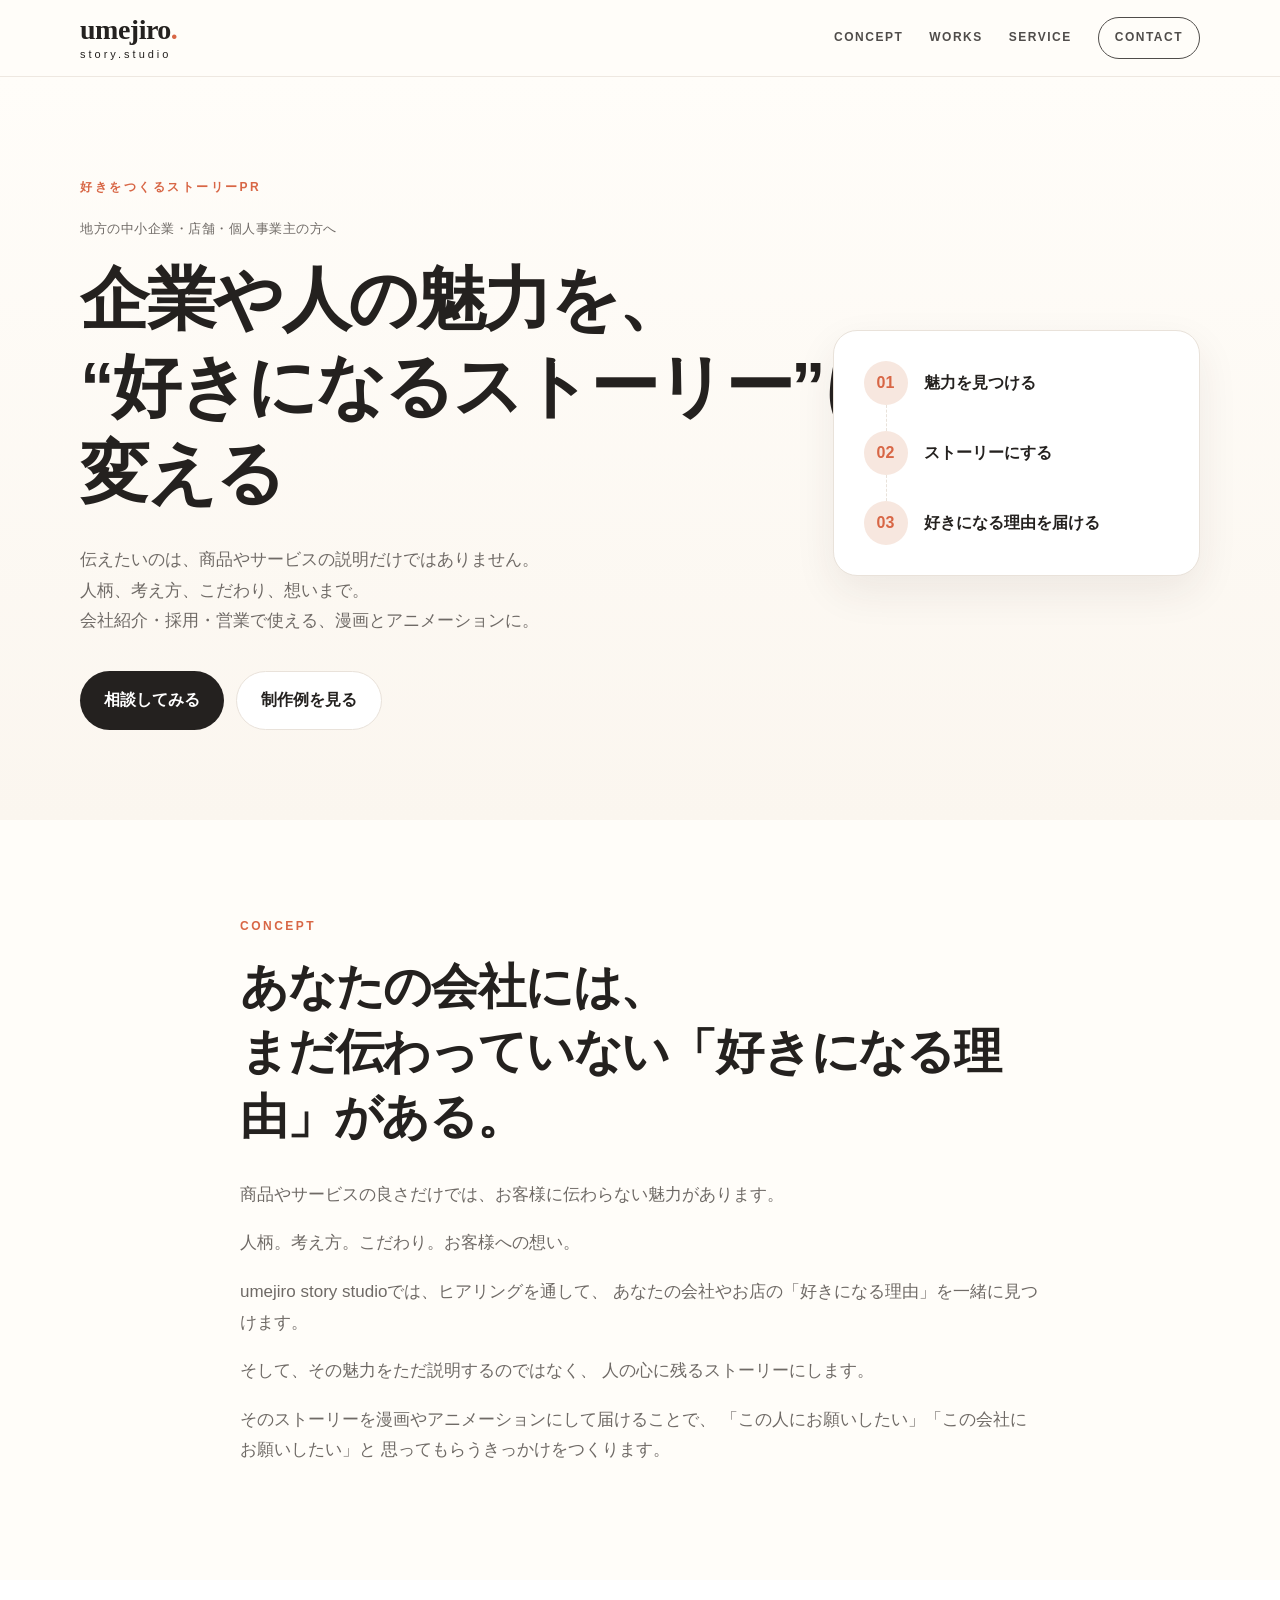
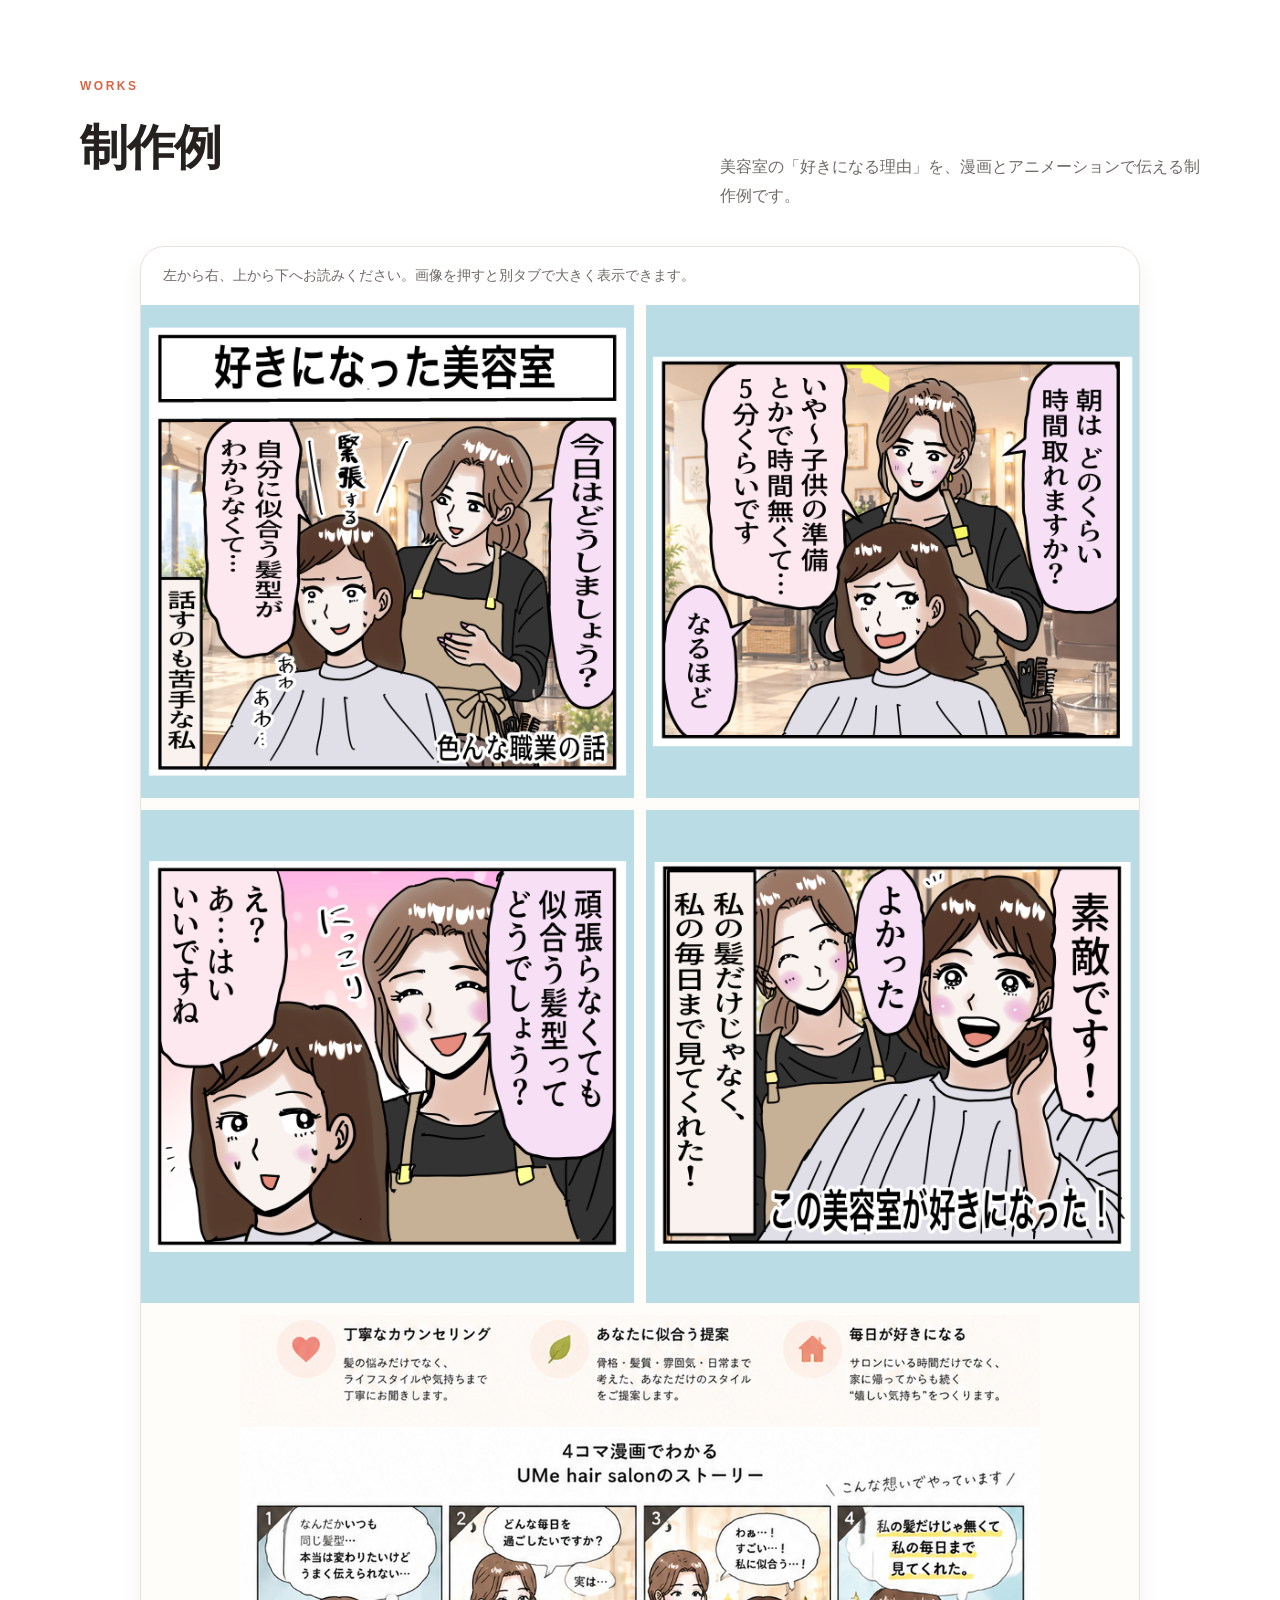
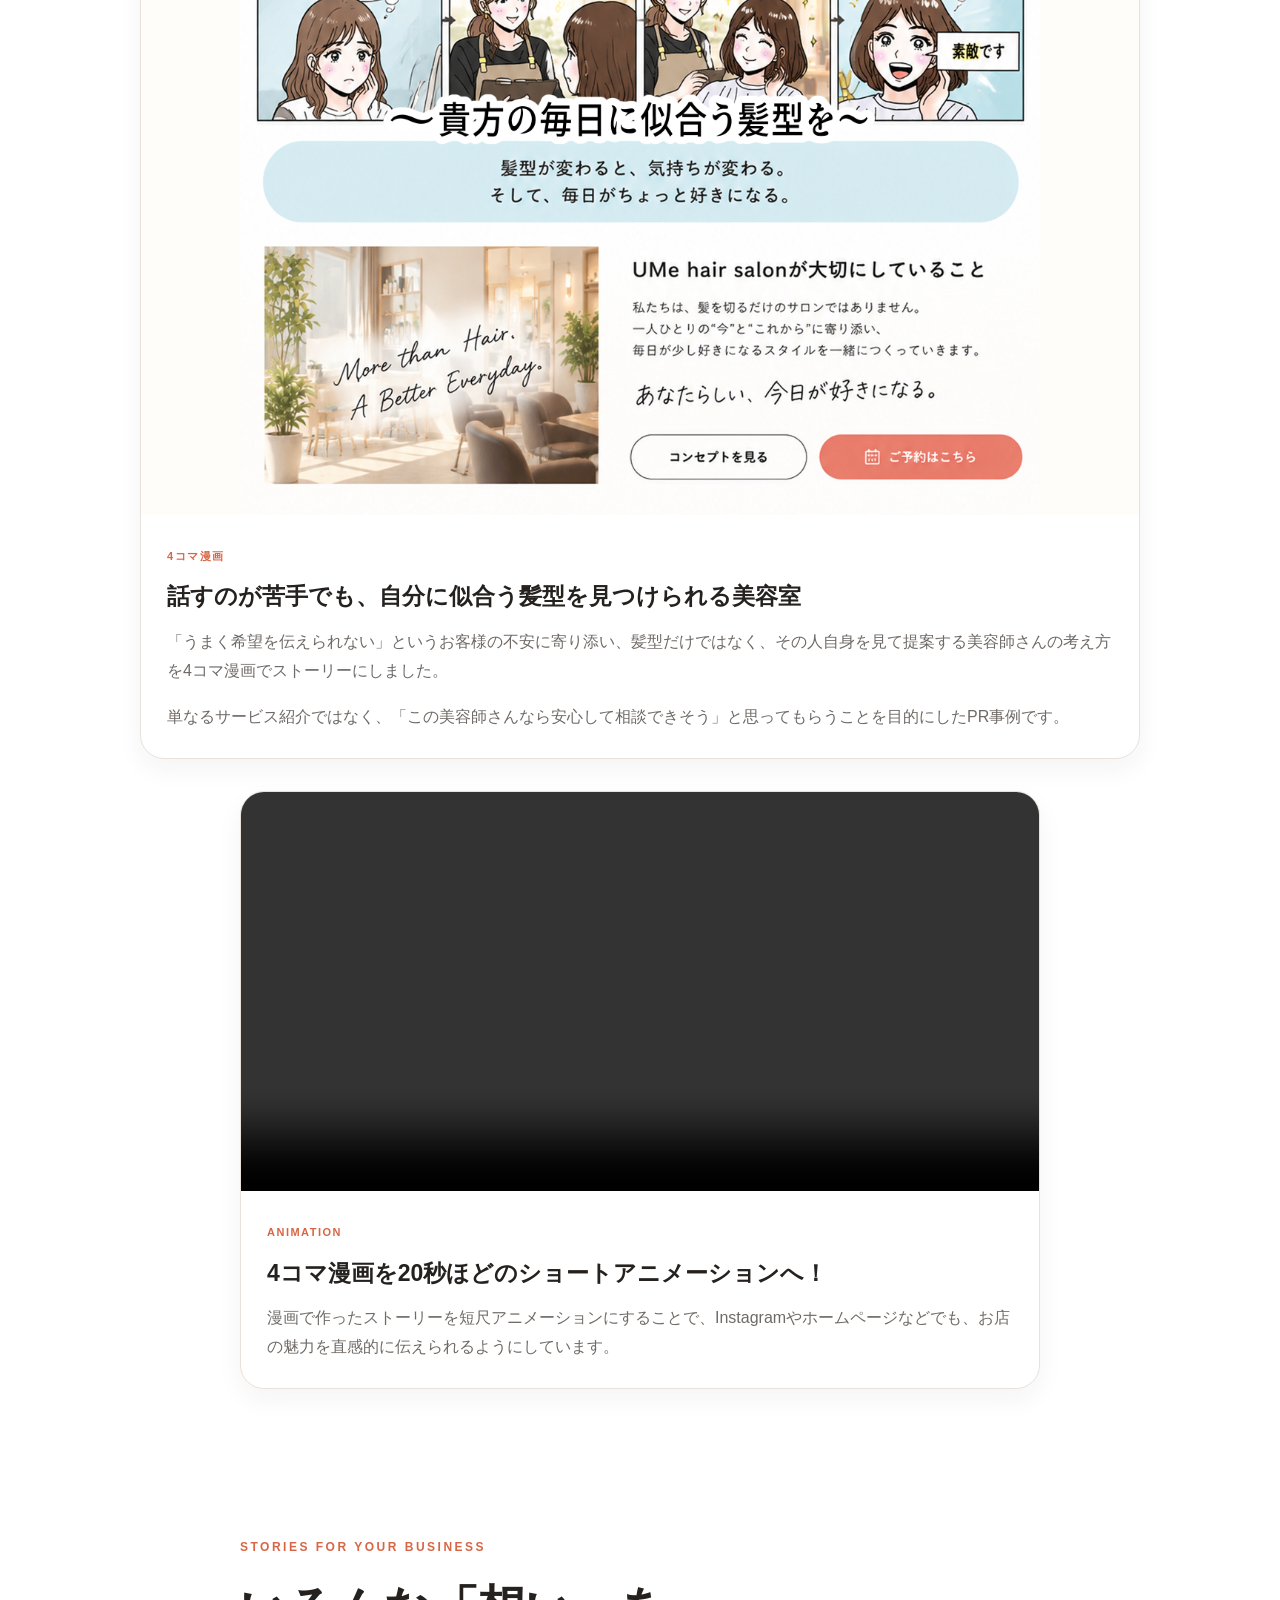
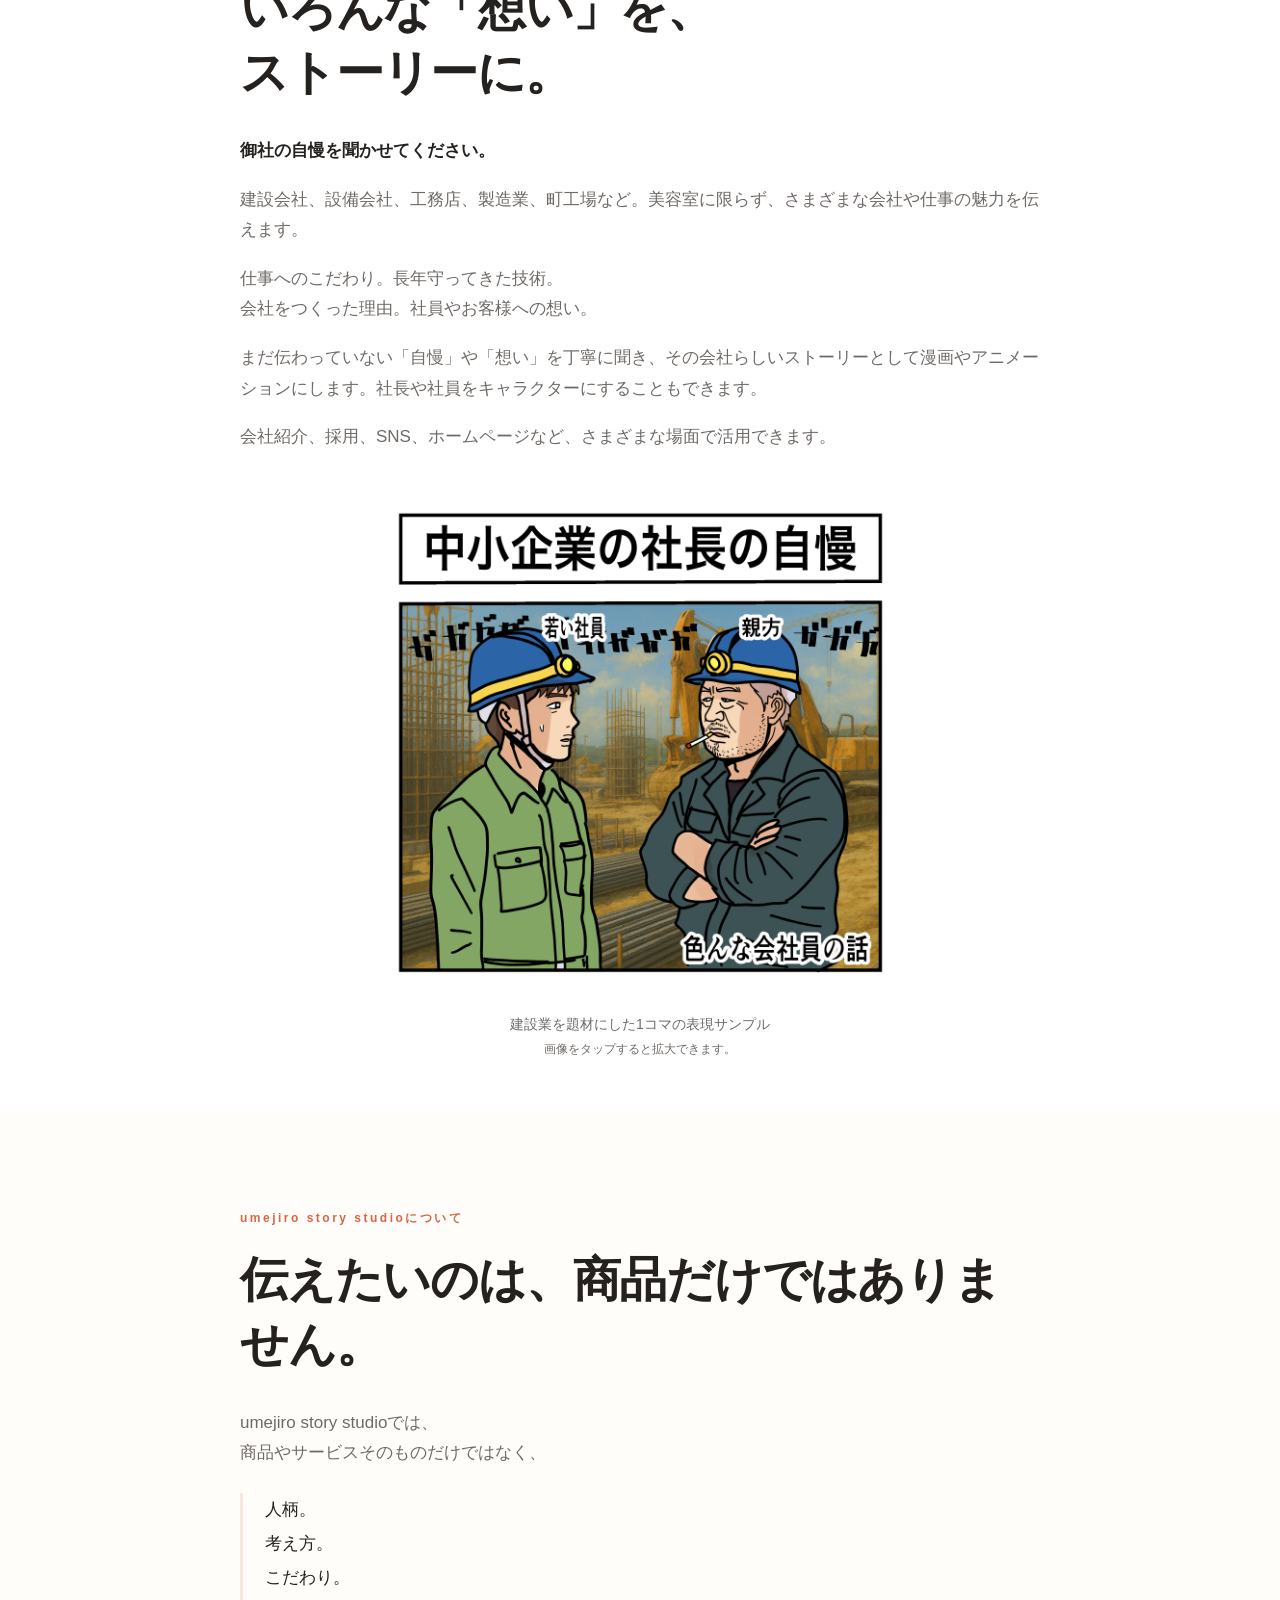
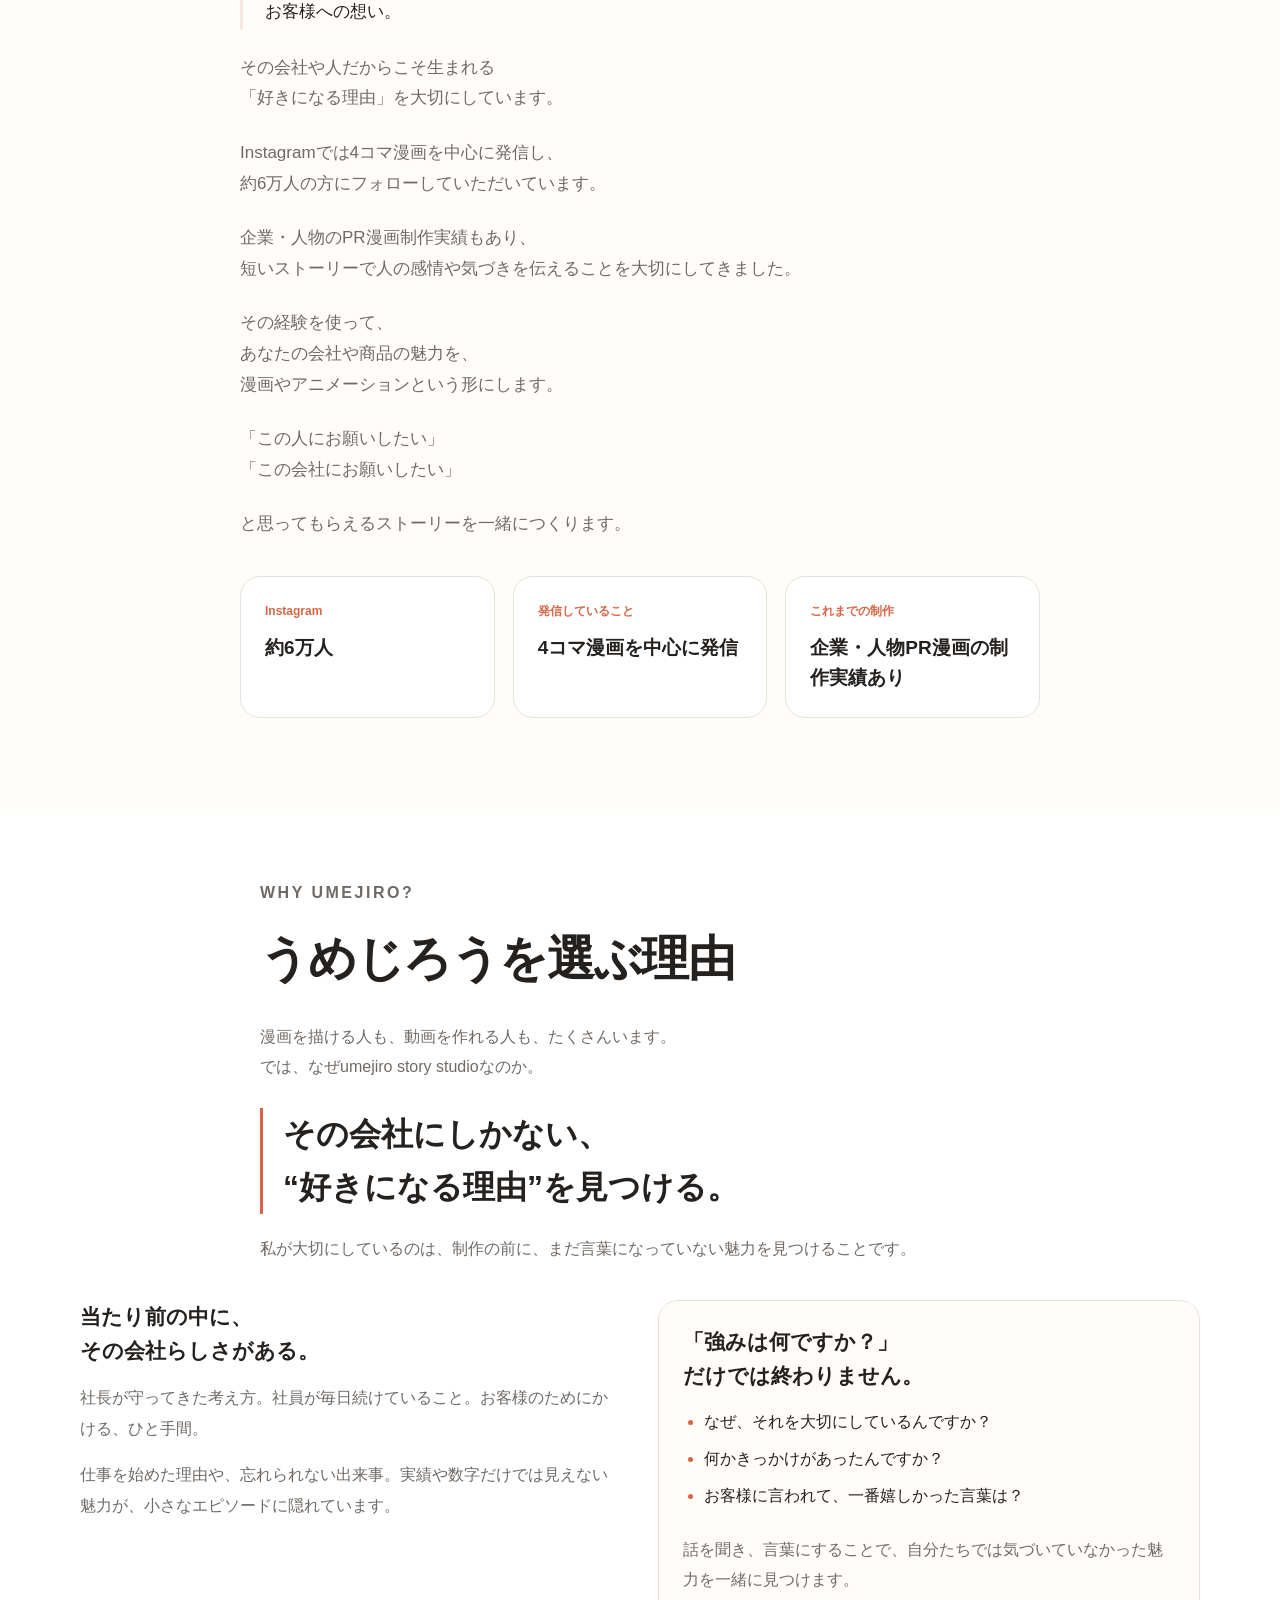
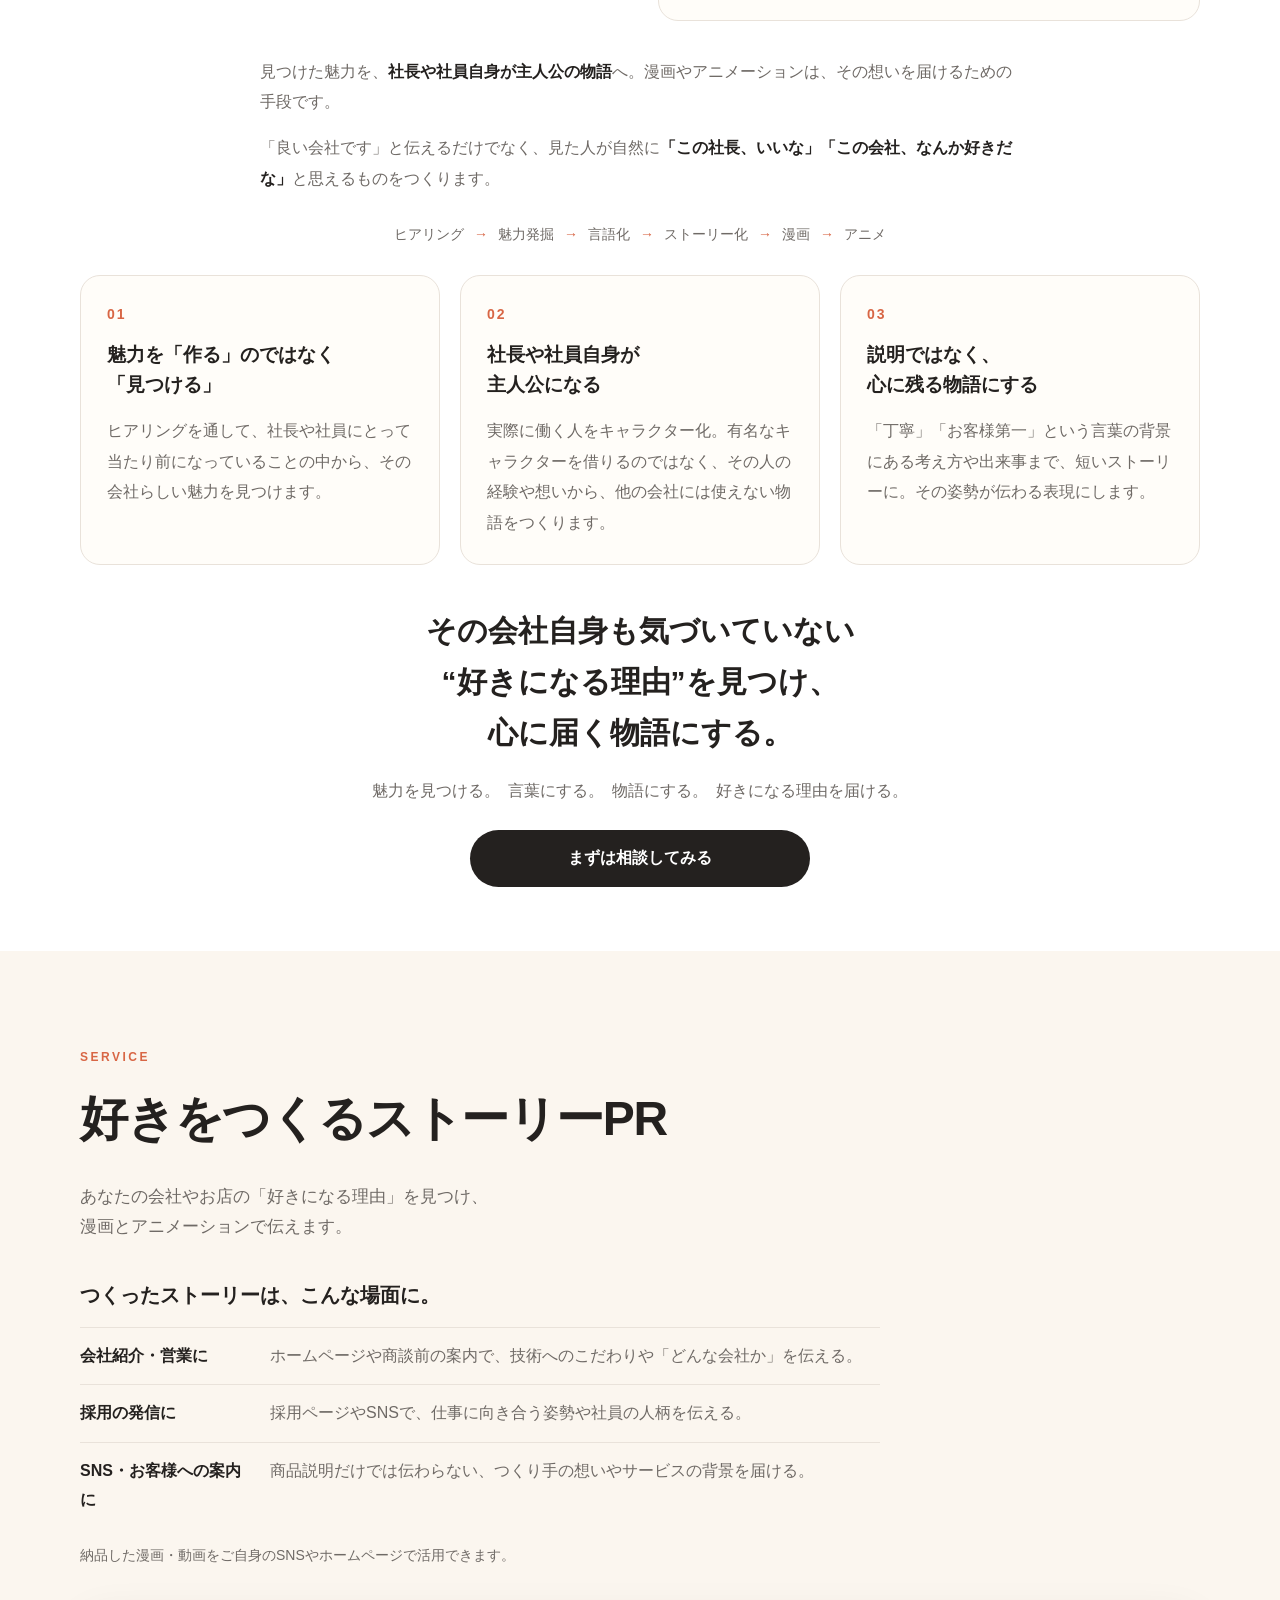
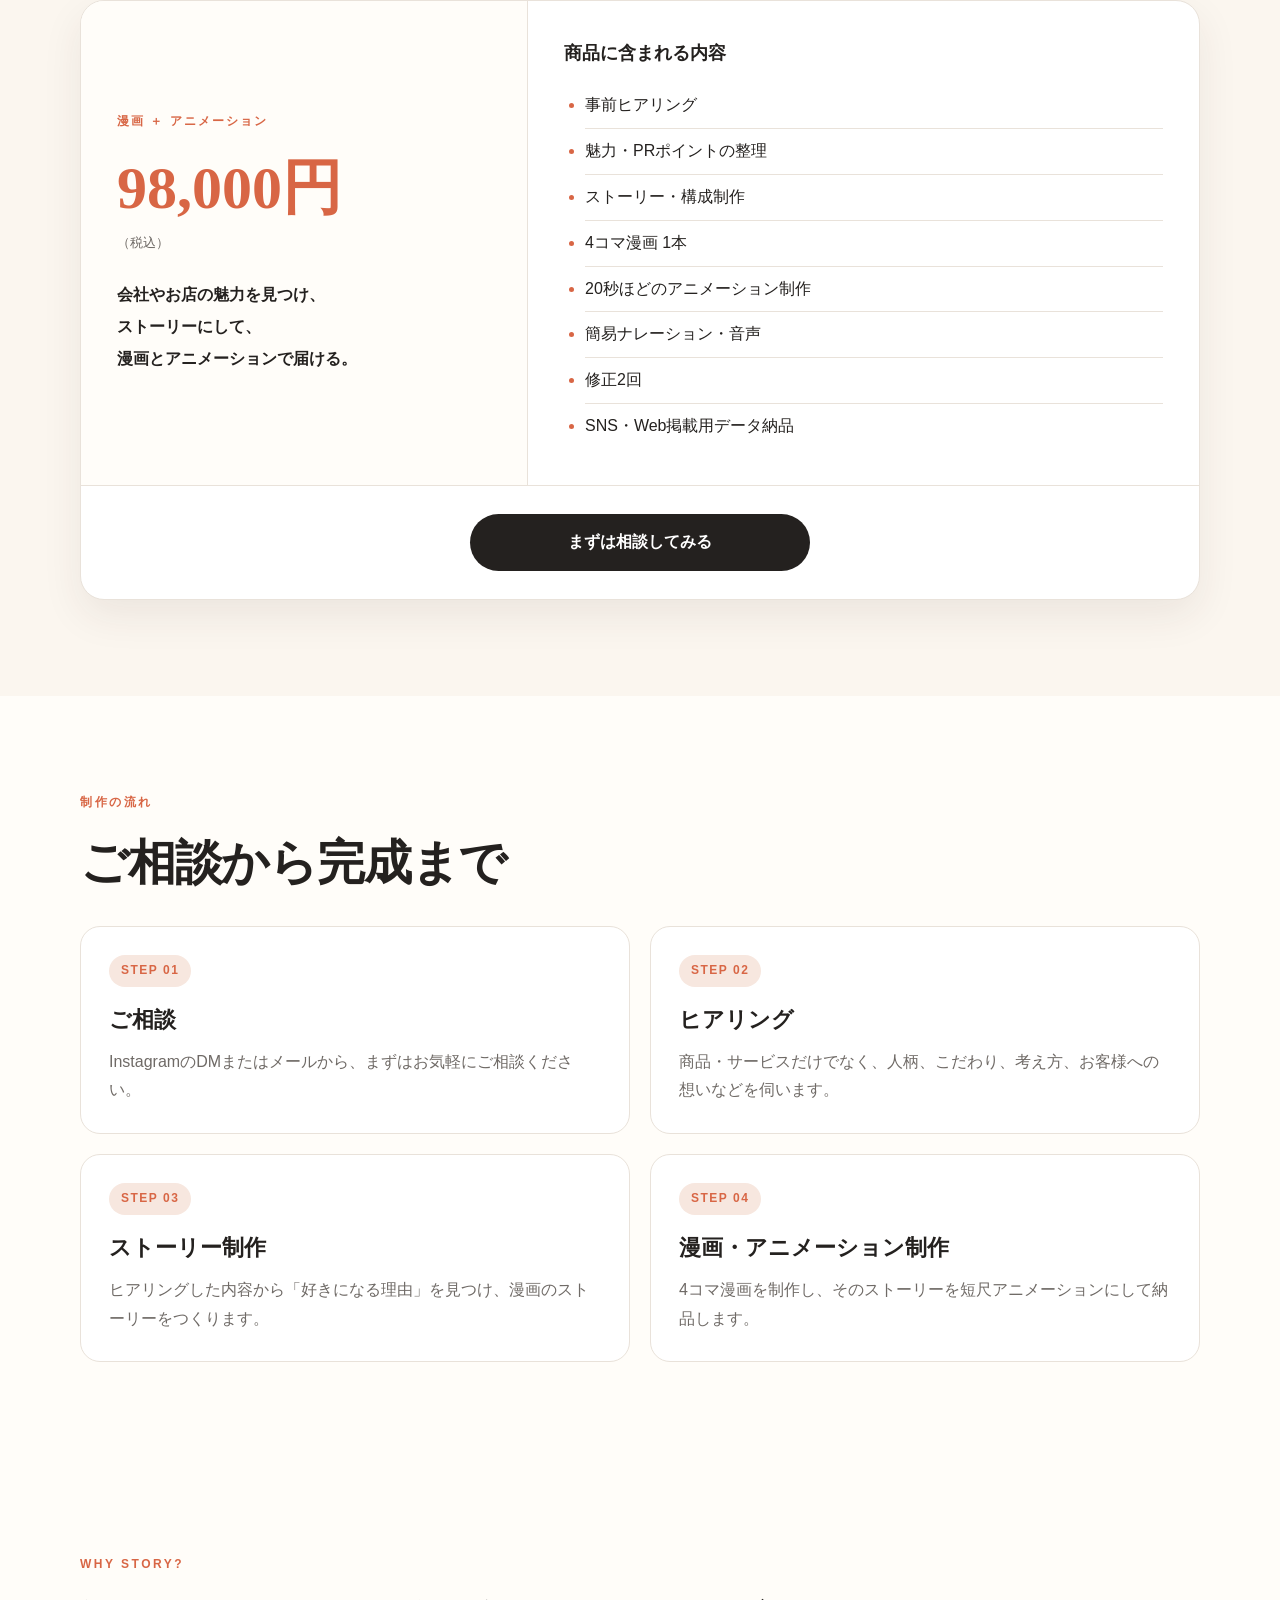
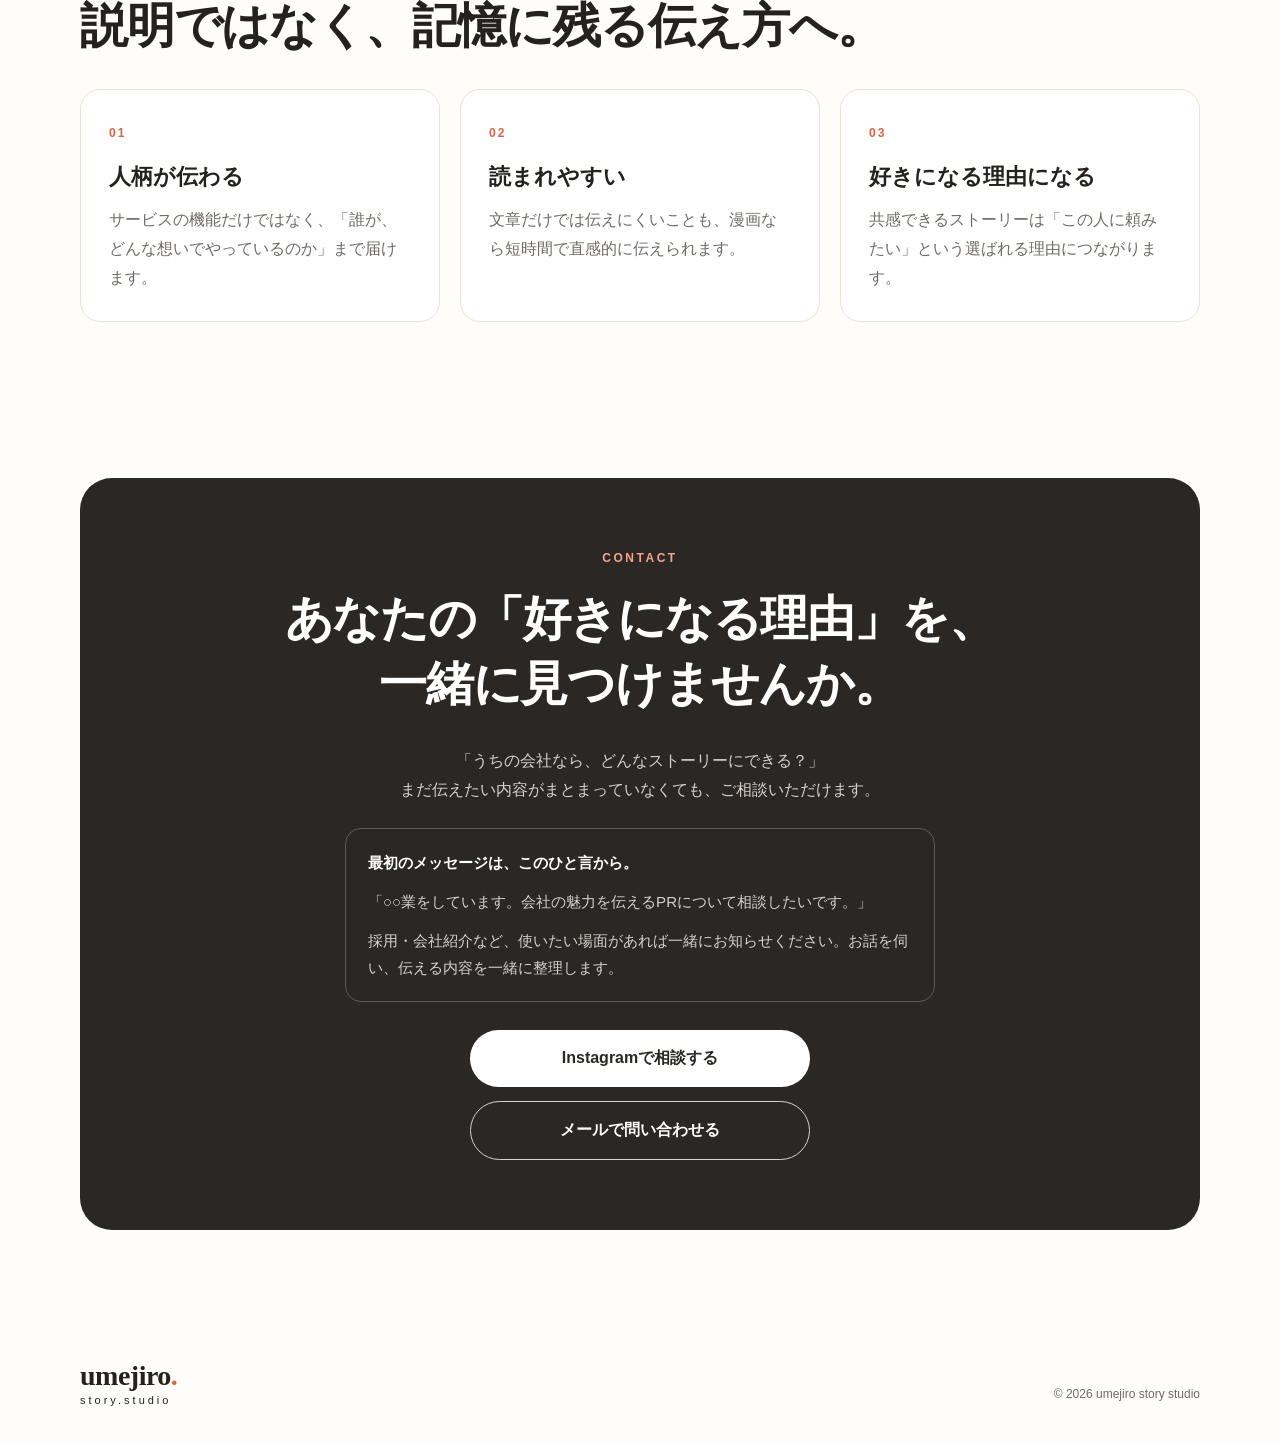
==== index.html @ 6db68335 "Add reasons to choose Umejiro and service guidance" ====
<!doctype html>
<html lang="ja">
<head>
  <meta charset="utf-8">
  <meta name="viewport" content="width=device-width, initial-scale=1">
  <title>umejiro story studio｜好きをつくるストーリーPR</title>
  <meta name="description" content="企業や人の魅力を、“好きになるストーリー”に変える。漫画とアニメーションで伝わるPRをつくります。">
  <link rel="stylesheet" href="styles.css">
</head>
<body>
  <header class="site-header">
    <div class="container header-inner">
      <a class="brand" href="#top" aria-label="umejiro story studio トップ">
        <span class="brand-main">umejiro<span class="dot">.</span></span>
        <span class="brand-sub">story.studio</span>
      </a>
      <nav class="nav">
        <a href="#concept">CONCEPT</a>
        <a href="#works">WORKS</a>
        <a href="#service">SERVICE</a>
        <a class="nav-cta" href="#contact">CONTACT</a>
      </nav>
    </div>
  </header>

  <main id="top">
    <section class="hero">
      <div class="container hero-grid">
        <div class="hero-copy">
          <p class="eyebrow">好きをつくるストーリーPR</p>
          <p class="hero-audience">地方の中小企業・店舗・個人事業主の方へ</p>
          <h1>企業や人の魅力を、<br><span>“好きになるストーリー”</span>に変える</h1>
          <p class="lead">
            伝えたいのは、商品やサービスの説明だけではありません。<br>
            人柄、考え方、こだわり、想いまで。<br>
            会社紹介・採用・営業で使える、漫画とアニメーションに。
          </p>
          <div class="hero-actions">
            <a class="button primary" href="#contact">相談してみる</a>
            <a class="button secondary" href="#works">制作例を見る</a>
          </div>
        </div>
        <div class="hero-card" aria-label="ストーリーPRの流れ">
          <div class="flow-step"><span>01</span><strong>魅力を見つける</strong></div>
          <div class="flow-line"></div>
          <div class="flow-step"><span>02</span><strong>ストーリーにする</strong></div>
          <div class="flow-line"></div>
          <div class="flow-step"><span>03</span><strong>好きになる理由を届ける</strong></div>
        </div>
      </div>
    </section>

    <section id="concept" class="section concept">
      <div class="container narrow">
        <p class="section-kicker">CONCEPT</p>
        <h2>あなたの会社には、<br>まだ伝わっていない「好きになる理由」がある。</h2>
        <div class="concept-text">
          <p>商品やサービスの良さだけでは、お客様に伝わらない魅力があります。</p>
          <p>人柄。考え方。こだわり。お客様への想い。</p>
          <p>
            umejiro story studioでは、ヒアリングを通して、
            あなたの会社やお店の「好きになる理由」を一緒に見つけます。
          </p>
          <p>
            そして、その魅力をただ説明するのではなく、
            人の心に残るストーリーにします。
          </p>
          <p>
            そのストーリーを漫画やアニメーションにして届けることで、
            「この人にお願いしたい」「この会社にお願いしたい」と
            思ってもらうきっかけをつくります。
          </p>
        </div>
      </div>
    </section>

    <section id="works" class="section works">
      <div class="container">
        <div class="section-heading">
          <div>
            <p class="section-kicker">WORKS</p>
            <h2>制作例</h2>
          </div>
          <p>美容室の「好きになる理由」を、漫画とアニメーションで伝える制作例です。</p>
        </div>

        <div class="work-grid">
          <article class="work-card">
            <p class="comic-hint"><span class="comic-desktop-hint">左から右、上から下へお読みください。</span>画像を押すと別タブで大きく表示できます。</p>
            <div class="comic-pages" role="group" aria-label="美容室向けストーリーPR 完成サンプル（全5枚）">
              <!-- スマホ用の縦4コマ画像：差し替え時は下の href と src を同じ画像パスに変更してください。 -->
              <a class="comic-mobile" href="salon-comic.jpg" target="_blank" rel="noopener noreferrer" aria-label="美容室向けストーリーPRの縦4コマ漫画を大きく表示（別タブ）">
                <img src="salon-comic.jpg" alt="美容室向けストーリーPRの4コマ漫画（上から下へお読みください）" loading="lazy" decoding="async">
              </a>
              <a class="comic-page" href="1salon-comic1.JPG" target="_blank" rel="noopener noreferrer" aria-label="美容室向けストーリーPRの漫画、1枚目を大きく表示（別タブ）">
                <img class="work-media" src="1salon-comic1.JPG" alt="美容室向けストーリーPRの漫画、1枚目" width="1080" height="1080" loading="lazy" decoding="async">
              </a>
              <a class="comic-page" href="salon-comic2.JPG" target="_blank" rel="noopener noreferrer" aria-label="美容室向けストーリーPRの漫画、2枚目を大きく表示（別タブ）">
                <img class="work-media" src="salon-comic2.JPG" alt="美容室向けストーリーPRの漫画、2枚目" width="1080" height="1080" loading="lazy" decoding="async">
              </a>
              <a class="comic-page" href="salon-comic3.JPG" target="_blank" rel="noopener noreferrer" aria-label="美容室向けストーリーPRの漫画、3枚目を大きく表示（別タブ）">
                <img class="work-media" src="salon-comic3.JPG" alt="美容室向けストーリーPRの漫画、3枚目" width="1080" height="1080" loading="lazy" decoding="async">
              </a>
              <a class="comic-page" href="salon-comic4.JPG" target="_blank" rel="noopener noreferrer" aria-label="美容室向けストーリーPRの漫画、4枚目を大きく表示（別タブ）">
                <img class="work-media" src="salon-comic4.JPG" alt="美容室向けストーリーPRの漫画、4枚目" width="1080" height="1080" loading="lazy" decoding="async">
              </a>
              <a class="comic-page comic-page-final" href="salon-comic5.JPG" target="_blank" rel="noopener noreferrer" aria-label="美容室向けストーリーPRのLP風完成イメージを大きく表示（別タブ）">
                <img class="work-media" src="salon-comic5.JPG" alt="美容室向けストーリーPRのLP風完成イメージ" width="1080" height="1080" loading="lazy" decoding="async">
              </a>
            </div>
            <div class="work-body">
              <span class="tag">4コマ漫画</span>
              <h3>話すのが苦手でも、自分に似合う髪型を見つけられる美容室</h3>
              <p>「うまく希望を伝えられない」というお客様の不安に寄り添い、髪型だけではなく、その人自身を見て提案する美容師さんの考え方を4コマ漫画でストーリーにしました。</p>
              <p>単なるサービス紹介ではなく、「この美容師さんなら安心して相談できそう」と思ってもらうことを目的にしたPR事例です。</p>
            </div>
          </article>

          <article class="work-card animation-card">
            <video class="work-media" controls playsinline preload="metadata" aria-label="美容室向けストーリーPRのアニメーション">
              <source src="salon-animation.MP4" type="video/mp4">
              お使いのブラウザでは動画を再生できません。<a href="salon-animation.MP4">動画を開く</a>
            </video>
            <div class="work-body">
              <span class="tag">ANIMATION</span>
              <h3>4コマ漫画を20秒ほどのショートアニメーションへ！</h3>
              <p>漫画で作ったストーリーを短尺アニメーションにすることで、Instagramやホームページなどでも、お店の魅力を直感的に伝えられるようにしています。</p>
            </div>
          </article>
        </div>
      </div>
    </section>

    <section id="business-stories" class="section business-stories" aria-labelledby="business-stories-title">
      <div class="container narrow">
        <p class="section-kicker">STORIES FOR YOUR BUSINESS</p>
        <h2 id="business-stories-title">いろんな「想い」を、<br>ストーリーに。</h2>
        <div class="business-copy">
          <p><strong>御社の自慢を聞かせてください。</strong></p>
          <p>建設会社、設備会社、工務店、製造業、町工場など。美容室に限らず、さまざまな会社や仕事の魅力を伝えます。</p>
          <p>仕事へのこだわり。長年守ってきた技術。<br>会社をつくった理由。社員やお客様への想い。</p>
          <p>まだ伝わっていない「自慢」や「想い」を丁寧に聞き、その会社らしいストーリーとして漫画やアニメーションにします。社長や社員をキャラクターにすることもできます。</p>
          <p>会社紹介、採用、SNS、ホームページなど、さまざまな場面で活用できます。</p>
        </div>
        <figure class="business-example">
          <a href="manga1.JPG" target="_blank" rel="noopener noreferrer" aria-label="建設業を題材にした1コマの表現サンプルを拡大（別タブ）"><img src="manga1.JPG" alt="「中小企業の社長の自慢」。建設現場で若い社員と親方を描いた1コマの表現サンプル" width="1080" height="1080" loading="lazy" decoding="async"></a>
          <figcaption>建設業を題材にした1コマの表現サンプル<br><span>画像をタップすると拡大できます。</span></figcaption>
        </figure>
      </div>
    </section>

    <section id="about" class="section about" aria-labelledby="about-title">
      <div class="container narrow">
        <p class="section-kicker">umejiro story studioについて</p>
        <h2 id="about-title">伝えたいのは、商品だけではありません。</h2>
        <div class="about-text">
          <p>umejiro story studioでは、<br>商品やサービスそのものだけではなく、</p>
          <p class="about-values">人柄。<br>考え方。<br>こだわり。<br>お客様への想い。</p>
          <p>その会社や人だからこそ生まれる<br>「好きになる理由」を大切にしています。</p>
          <p>Instagramでは4コマ漫画を中心に発信し、<br>約6万人の方にフォローしていただいています。</p>
          <p>企業・人物のPR漫画制作実績もあり、<br>短いストーリーで人の感情や気づきを伝えることを大切にしてきました。</p>
          <p>その経験を使って、<br>あなたの会社や商品の魅力を、<br>漫画やアニメーションという形にします。</p>
          <p>「この人にお願いしたい」<br>「この会社にお願いしたい」</p>
          <p>と思ってもらえるストーリーを一緒につくります。</p>
        </div>
        <ul class="about-facts" aria-label="活動と制作実績">
          <li class="about-fact"><span>Instagram</span><strong>約6万人</strong></li>
          <li class="about-fact"><span>発信していること</span><strong>4コマ漫画を中心に発信</strong></li>
          <li class="about-fact"><span>これまでの制作</span><strong>企業・人物PR漫画の制作実績あり</strong></li>
        </ul>
      </div>
    </section>

    <section id="why-umejiro" class="section why-umejiro" aria-labelledby="why-umejiro-title">
      <div class="container">
        <div class="why-intro">
          <p class="section-kicker">WHY UMEJIRO?</p>
          <h2 id="why-umejiro-title">うめじろうを選ぶ理由</h2>
          <p>漫画を描ける人も、動画を作れる人も、たくさんいます。<br>では、なぜumejiro story studioなのか。</p>
          <p class="why-key">その会社にしかない、<br>“好きになる理由”を見つける。</p>
          <p>私が大切にしているのは、制作の前に、まだ言葉になっていない魅力を見つけることです。</p>
        </div>
        <div class="why-listening">
          <div>
            <h3>当たり前の中に、<br>その会社らしさがある。</h3>
            <p>社長が守ってきた考え方。社員が毎日続けていること。お客様のためにかける、ひと手間。</p>
            <p>仕事を始めた理由や、忘れられない出来事。実績や数字だけでは見えない魅力が、小さなエピソードに隠れています。</p>
          </div>
          <div class="why-questions">
            <h3>「強みは何ですか？」<br>だけでは終わりません。</h3>
            <ul>
              <li>なぜ、それを大切にしているんですか？</li>
              <li>何かきっかけがあったんですか？</li>
              <li>お客様に言われて、一番嬉しかった言葉は？</li>
            </ul>
            <p>話を聞き、言葉にすることで、自分たちでは気づいていなかった魅力を一緒に見つけます。</p>
          </div>
        </div>
        <div class="why-story">
          <p>見つけた魅力を、<strong>社長や社員自身が主人公の物語</strong>へ。漫画やアニメーションは、その想いを届けるための手段です。</p>
          <p>「良い会社です」と伝えるだけでなく、見た人が自然に<strong>「この社長、いいな」「この会社、なんか好きだな」</strong>と思えるものをつくります。</p>
        </div>
        <ol class="why-flow" aria-label="魅力を届けるまでの流れ">
          <li>ヒアリング</li><li>魅力発掘</li><li>言語化</li><li>ストーリー化</li><li>漫画</li><li>アニメ</li>
        </ol>
        <div class="why-cards">
          <article><span class="why-number">01</span><h3>魅力を「作る」のではなく<br>「見つける」</h3><p>ヒアリングを通して、社長や社員にとって当たり前になっていることの中から、その会社らしい魅力を見つけます。</p></article>
          <article><span class="why-number">02</span><h3>社長や社員自身が<br>主人公になる</h3><p>実際に働く人をキャラクター化。有名なキャラクターを借りるのではなく、その人の経験や想いから、他の会社には使えない物語をつくります。</p></article>
          <article><span class="why-number">03</span><h3>説明ではなく、<br>心に残る物語にする</h3><p>「丁寧」「お客様第一」という言葉の背景にある考え方や出来事まで、短いストーリーに。その姿勢が伝わる表現にします。</p></article>
        </div>
        <div class="why-closing">
          <p class="why-promise">その会社自身も気づいていない<br>“好きになる理由”を見つけ、<br>心に届く物語にする。</p>
          <p class="why-delivery"><span>魅力を見つける。</span><span>言葉にする。</span><span>物語にする。</span><span>好きになる理由を届ける。</span></p>
          <a class="button primary" href="#contact">まずは相談してみる</a>
        </div>
      </div>
    </section>

    <section id="service" class="section service">
      <div class="container">
        <p class="section-kicker">SERVICE</p>
        <h2>好きをつくるストーリーPR</h2>
        <p class="service-intro">
          あなたの会社やお店の「好きになる理由」を見つけ、<br>
          漫画とアニメーションで伝えます。
        </p>
        <div class="use-cases" aria-labelledby="use-cases-title">
          <h3 id="use-cases-title">つくったストーリーは、こんな場面に。</h3>
          <dl>
            <div><dt>会社紹介・営業に</dt><dd>ホームページや商談前の案内で、技術へのこだわりや「どんな会社か」を伝える。</dd></div>
            <div><dt>採用の発信に</dt><dd>採用ページやSNSで、仕事に向き合う姿勢や社員の人柄を伝える。</dd></div>
            <div><dt>SNS・お客様への案内に</dt><dd>商品説明だけでは伝わらない、つくり手の想いやサービスの背景を届ける。</dd></div>
          </dl>
          <p>納品した漫画・動画をご自身のSNSやホームページで活用できます。</p>
        </div>

        <div class="service-card">
          <div class="service-price">
            <span>漫画 ＋ アニメーション</span>
            <strong>98,000円</strong>
            <small>（税込）</small>
            <p class="service-value">会社やお店の魅力を見つけ、<br>ストーリーにして、<br>漫画とアニメーションで届ける。</p>
          </div>
          <div class="service-details">
            <h3>商品に含まれる内容</h3>
            <ul>
              <li>事前ヒアリング</li>
              <li>魅力・PRポイントの整理</li>
              <li>ストーリー・構成制作</li>
              <li>4コマ漫画 1本</li>
              <li>20秒ほどのアニメーション制作</li>
              <li>簡易ナレーション・音声</li>
              <li>修正2回</li>
              <li>SNS・Web掲載用データ納品</li>
            </ul>
          </div>
          <div class="service-cta">
            <a class="button primary" href="#contact">まずは相談してみる</a>
          </div>
        </div>
      </div>
    </section>

    <section id="process" class="section process" aria-labelledby="process-title">
      <div class="container">
        <p class="section-kicker">制作の流れ</p>
        <h2 id="process-title">ご相談から完成まで</h2>
        <ol class="process-grid">
          <li class="process-card">
            <span class="process-step">STEP 01</span>
            <h3>ご相談</h3>
            <p>InstagramのDMまたはメールから、まずはお気軽にご相談ください。</p>
          </li>
          <li class="process-card">
            <span class="process-step">STEP 02</span>
            <h3>ヒアリング</h3>
            <p>商品・サービスだけでなく、人柄、こだわり、考え方、お客様への想いなどを伺います。</p>
          </li>
          <li class="process-card">
            <span class="process-step">STEP 03</span>
            <h3>ストーリー制作</h3>
            <p>ヒアリングした内容から「好きになる理由」を見つけ、漫画のストーリーをつくります。</p>
          </li>
          <li class="process-card">
            <span class="process-step">STEP 04</span>
            <h3>漫画・アニメーション制作</h3>
            <p>4コマ漫画を制作し、そのストーリーを短尺アニメーションにして納品します。</p>
          </li>
        </ol>
      </div>
    </section>

    <section class="section reasons">
      <div class="container">
        <p class="section-kicker">WHY STORY?</p>
        <h2>説明ではなく、記憶に残る伝え方へ。</h2>
        <div class="reason-grid">
          <div class="reason-card">
            <span>01</span>
            <h3>人柄が伝わる</h3>
            <p>サービスの機能だけではなく、「誰が、どんな想いでやっているのか」まで届けます。</p>
          </div>
          <div class="reason-card">
            <span>02</span>
            <h3>読まれやすい</h3>
            <p>文章だけでは伝えにくいことも、漫画なら短時間で直感的に伝えられます。</p>
          </div>
          <div class="reason-card">
            <span>03</span>
            <h3>好きになる理由になる</h3>
            <p>共感できるストーリーは「この人に頼みたい」という選ばれる理由につながります。</p>
          </div>
        </div>
      </div>
    </section>

    <section id="contact" class="section contact">
      <div class="container contact-box">
        <p class="section-kicker">CONTACT</p>
        <h2>あなたの「好きになる理由」を、<br>一緒に見つけませんか。</h2>
        <p>「うちの会社なら、どんなストーリーにできる？」<br>まだ伝えたい内容がまとまっていなくても、ご相談いただけます。</p>
        <div class="contact-guide">
          <p><strong>最初のメッセージは、このひと言から。</strong></p>
          <p>「○○業をしています。会社の魅力を伝えるPRについて相談したいです。」</p>
          <p>採用・会社紹介など、使いたい場面があれば一緒にお知らせください。お話を伺い、伝える内容を一緒に整理します。</p>
        </div>
        <div class="contact-actions">
          <a class="button primary large" href="https://www.instagram.com/umeda_umejiro" target="_blank" rel="noopener noreferrer">Instagramで相談する</a>
          <a class="button secondary" href="mailto:umejiro.story.studio@gmail.com">メールで問い合わせる</a>
        </div>
      </div>
    </section>
  </main>

  <footer class="footer">
    <div class="container footer-inner">
      <div class="brand footer-brand">
        <span class="brand-main">umejiro<span class="dot">.</span></span>
        <span class="brand-sub">story.studio</span>
      </div>
      <p>© 2026 umejiro story studio</p>
    </div>
  </footer>
</body>
</html>
---- styles.css ----
:root{
  --bg:#fffdf9;
  --paper:#ffffff;
  --ink:#24211f;
  --muted:#6f6a66;
  --line:#e9e2da;
  --accent:#d86645;
  --accent-soft:#f7e7df;
  --shadow:0 16px 40px rgba(58,44,34,.08);
  --radius:24px;
}
*{box-sizing:border-box}
html{scroll-behavior:smooth}
body{
  margin:0;
  font-family:-apple-system,BlinkMacSystemFont,"Hiragino Kaku Gothic ProN","Yu Gothic",Meiryo,sans-serif;
  background:var(--bg);
  color:var(--ink);
  line-height:1.8;
}
a{color:inherit;text-decoration:none}
img,video{max-width:100%;display:block}
.container{width:min(1120px,calc(100% - 40px));margin-inline:auto}
.narrow{width:min(800px,calc(100% - 40px))}
.site-header{
  position:sticky;top:0;z-index:50;
  background:rgba(255,253,249,.92);
  backdrop-filter:blur(14px);
  border-bottom:1px solid rgba(233,226,218,.75);
}
.header-inner{display:flex;align-items:center;justify-content:space-between;min-height:76px;gap:24px}
.brand{display:flex;flex-direction:column;line-height:1}
.brand-main{font-family:Georgia,"Times New Roman",serif;font-weight:700;font-size:28px;letter-spacing:-.5px}
.brand-sub{font-size:11px;letter-spacing:3px;margin-top:5px}
.dot{color:var(--accent)}
.nav{display:flex;align-items:center;gap:26px;font-size:12px;letter-spacing:1.5px;font-weight:700}
.nav a{opacity:.8}
.nav a:hover{opacity:1}
.nav-cta{border:1px solid var(--ink);border-radius:999px;padding:9px 16px}
.hero{padding:100px 0 90px;background:linear-gradient(180deg,#fffdf9 0%,#fbf6ef 100%)}
.hero-grid{display:grid;grid-template-columns:minmax(0,1.3fr) minmax(300px,.7fr);gap:70px;align-items:center}
.eyebrow,.section-kicker{font-size:12px;font-weight:800;letter-spacing:2.5px;color:var(--accent);margin:0 0 18px}
.hero-audience{font-size:13px;font-weight:400;line-height:1.8;letter-spacing:.04em;color:var(--muted);margin:0 0 16px}
h1,h2,h3,p{margin-top:0}
h1{font-size:clamp(38px,5.4vw,72px);line-height:1.26;letter-spacing:-2.5px;margin-bottom:28px}
h1 span{white-space:nowrap}
.lead{font-size:17px;color:var(--muted);margin-bottom:34px}
.hero-actions{display:flex;gap:12px;flex-wrap:wrap}
.button{display:inline-flex;align-items:center;justify-content:center;border-radius:999px;padding:14px 24px;font-weight:800;transition:.2s ease}
.button:hover{transform:translateY(-2px)}
.button.primary{background:var(--ink);color:#fff}
.button.secondary{border:1px solid var(--line);background:#fff}
.button.large{padding:16px 32px}
.hero-card{background:#fff;border:1px solid var(--line);border-radius:var(--radius);padding:30px;box-shadow:var(--shadow)}
.flow-step{display:flex;align-items:center;gap:16px}
.flow-step span{width:44px;height:44px;border-radius:50%;display:grid;place-items:center;background:var(--accent-soft);color:var(--accent);font-weight:800}
.flow-line{height:26px;border-left:1px dashed var(--line);margin-left:22px}
.section{padding:96px 0}
.section h2{font-size:clamp(30px,4vw,48px);line-height:1.35;letter-spacing:-1.2px;margin-bottom:30px}
.concept-text{font-size:17px;color:var(--muted)}
.concept-text p{margin-bottom:18px}
.works{background:#fff}
.section-heading{display:flex;justify-content:space-between;align-items:end;gap:30px;margin-bottom:36px}
.section-heading p:last-child{max-width:480px;color:var(--muted);margin-bottom:0}
.work-grid{display:grid;grid-template-columns:minmax(0,1fr);gap:32px;max-width:1000px;margin-inline:auto}
.work-media{display:block;width:100%;max-width:100%;height:auto;background:#f4efe8}
.work-card{border:1px solid var(--line);border-radius:var(--radius);overflow:hidden;background:var(--paper);box-shadow:0 10px 26px rgba(58,44,34,.05)}
.comic-hint{padding:16px 22px;margin:0;font-size:14px;color:var(--muted)}
.comic-pages{display:grid;grid-template-columns:repeat(2,minmax(0,1fr));gap:12px;background:var(--bg)}
.comic-page{display:block;min-width:0;cursor:zoom-in}
.comic-page:focus-visible{outline:3px solid var(--accent);outline-offset:-3px}
.comic-page-final{grid-column:1 / -1;width:100%;max-width:800px;justify-self:center}
.comic-mobile{display:none}
.animation-card{width:100%;max-width:800px;justify-self:center}
.work-body{padding:26px}
.tag{display:inline-block;font-size:11px;font-weight:800;letter-spacing:1.5px;color:var(--accent);margin-bottom:10px}
.work-body h3{font-size:23px;margin-bottom:10px}
.work-body p{color:var(--muted);margin-bottom:0}
.work-body p + p{margin-top:18px}
.about-text{font-size:17px;color:var(--muted)}
.about-text p{margin-bottom:24px}
.about-text p:last-child{margin-bottom:0}
.about-text .about-values{color:var(--ink);border-left:3px solid var(--accent-soft);padding-left:22px;line-height:2}
.about-facts{display:grid;grid-template-columns:repeat(3,minmax(0,1fr));gap:18px;list-style:none;padding:0;margin:36px 0 0}
.about-fact{background:var(--paper);border:1px solid var(--line);border-radius:20px;padding:24px}
.about-fact span{display:block;font-size:12px;font-weight:700;color:var(--accent);margin-bottom:10px}
.about-fact strong{display:block;font-size:19px;line-height:1.6;font-weight:700}
.service{background:#fbf6ef}
.service-intro{max-width:720px;color:var(--muted);font-size:17px;margin-bottom:36px}
.service-card{display:grid;grid-template-columns:.8fr 1.2fr;background:#fff;border:1px solid var(--line);border-radius:var(--radius);overflow:hidden;box-shadow:var(--shadow)}
.service-price{padding:36px;border-right:1px solid var(--line);display:flex;flex-direction:column;justify-content:center;background:var(--bg)}
.service-price span{font-size:12px;font-weight:800;letter-spacing:2px;color:var(--accent)}
.service-price strong{font-size:clamp(42px,5vw,60px);line-height:1.3;white-space:nowrap;color:var(--accent);margin:16px 0 4px;font-family:Georgia,"Times New Roman",serif}
.service-price small{color:var(--muted)}
.service-value{margin:24px 0 0;font-weight:700;line-height:2}
.service-details{padding:36px}
.service-details h3{font-size:18px;margin-bottom:14px}
.service-details ul{margin:0;padding-left:1.3em}
.service-details li{padding:8px 0;border-bottom:1px solid var(--line)}
.service-details li::marker{color:var(--accent)}
.service-details li:last-child{border-bottom:0}
.service-cta{grid-column:1 / -1;padding:28px 24px;border-top:1px solid var(--line);text-align:center}
.service-cta .button{width:100%;max-width:340px;min-height:56px}
.service-cta .button:focus-visible{outline:3px solid var(--accent);outline-offset:4px}
.process-grid{display:grid;grid-template-columns:repeat(2,minmax(0,1fr));gap:20px;list-style:none;margin:0;padding:0}
.process-card{background:var(--paper);border:1px solid var(--line);border-radius:20px;padding:28px}
.process-step{display:inline-block;background:var(--accent-soft);color:var(--accent);border-radius:999px;padding:5px 12px;font-size:12px;font-weight:800;letter-spacing:1.5px}
.process-card h3{font-size:22px;line-height:1.5;margin:16px 0 12px}
.process-card p{color:var(--muted);margin-bottom:0}
.reason-grid{display:grid;grid-template-columns:repeat(3,1fr);gap:20px}
.reason-card{background:#fff;border:1px solid var(--line);border-radius:20px;padding:28px}
.reason-card span{color:var(--accent);font-weight:800;font-size:12px;letter-spacing:2px}
.reason-card h3{font-size:22px;margin:10px 0}
.reason-card p{color:var(--muted);margin-bottom:0}
.contact{padding-top:60px}
.contact-box{text-align:center;background:#2b2724;color:#fff;border-radius:32px;padding:70px 30px}
.contact-box .section-kicker{color:#f1a68f}
.contact-box p{color:#d8d1cc}
.contact-actions{display:flex;flex-direction:column;gap:14px;width:100%;max-width:340px;margin:28px auto 0}
.contact-actions .button{width:100%;min-height:56px;padding:14px 16px}
.contact-box .button.primary{background:#fff;color:#2b2724}
.contact-box .button.secondary{background:transparent;color:#fff;border-color:#d8d1cc}
.contact-actions .button:focus-visible{outline:3px solid #f1a68f;outline-offset:4px}
.footer{padding:36px 0}
.footer-inner{display:flex;align-items:end;justify-content:space-between;gap:20px}
.footer p{font-size:12px;color:var(--muted);margin:0}

@media (max-width: 820px){
  .container,.narrow{width:min(100% - 28px,1120px)}
  .header-inner{min-height:66px}
  .brand-main{font-size:24px}
  .nav a:not(.nav-cta){display:none}
  .hero{padding:68px 0 64px}
  .hero-grid{grid-template-columns:1fr;gap:36px}
  h1{font-size:clamp(36px,10vw,54px);letter-spacing:-1.8px}
  h1 span{white-space:normal}
  .lead{font-size:16px}
  .section{padding:72px 0}
  .section-heading{display:block}
  .work-grid,.reason-grid,.service-card{grid-template-columns:1fr}
  .service-price{border-right:0;border-bottom:1px solid var(--line)}
  .service-price,.service-details{padding:28px 22px}
  .comic-pages{grid-template-columns:minmax(0,1fr);gap:12px}
  .comic-page:not(.comic-page-final),.comic-desktop-hint{display:none}
  .comic-mobile{display:block;justify-self:center;max-width:100%;cursor:zoom-in}
  .comic-mobile img{width:auto;height:auto;max-width:100%;max-height:70vh;max-height:70svh;object-fit:contain}
  .comic-mobile:focus-visible{outline:3px solid var(--accent);outline-offset:-3px}
  .comic-hint{padding:14px 18px}
  .process-grid{grid-template-columns:minmax(0,1fr);gap:16px}
  .process-card{padding:24px 22px}
  .work-body{padding:22px 18px}
  .about-text{font-size:16px}
  .about-facts{grid-template-columns:1fr;gap:14px}
  .about-fact{padding:22px}
  .contact-box{padding:54px 22px;border-radius:24px}
  .footer-inner{display:block}
  .footer p{margin-top:18px}
}

/* 他業種にも伝わる紹介。公開版の色・書体・美容室表示を維持 */
.business-stories{padding:52px 0;background:var(--paper)}
.business-copy{font-size:17px;color:var(--muted);overflow-wrap:anywhere}
.business-copy strong{color:var(--ink)}
.business-copy p{margin-bottom:18px}
.business-example{max-width:520px;margin:28px auto 0}
.business-example a{display:block;cursor:zoom-in}
.business-example a:focus-visible{outline:3px solid var(--accent);outline-offset:4px}
.business-example img{width:100%;height:auto;border-radius:12px}
.business-example figcaption{font-size:14px;line-height:1.7;margin-top:12px;text-align:center;color:var(--muted)}
.business-example figcaption span{font-size:12px}
@media(max-width:820px){.business-stories{padding:38px 0}.business-copy{font-size:16px}.business-example{max-width:400px;margin-top:22px}}

/* 用途と相談の入口を、既存のデザインに合わせて補足 */
.use-cases{max-width:800px;margin:0 0 32px}
.use-cases h3{font-size:20px;line-height:1.6;margin-bottom:16px}
.use-cases dl{margin:0}
.use-cases dl>div{display:grid;grid-template-columns:170px minmax(0,1fr);gap:20px;padding:14px 0;border-top:1px solid var(--line)}
.use-cases dt{font-weight:700;font-size:16px}
.use-cases dd{margin:0;color:var(--muted);font-size:16px}
.use-cases>p{font-size:14px;color:var(--muted);margin:14px 0 0}
.contact-guide{max-width:590px;margin:24px auto;text-align:left;padding:20px 22px;border:1px solid #625952;border-radius:16px;overflow-wrap:anywhere}
.contact-guide p{font-size:15px;line-height:1.8;margin-bottom:12px}
.contact-guide p:last-child{margin:0}
.contact-guide strong{color:#fff}
@media(max-width:820px){.use-cases dl>div{grid-template-columns:minmax(0,1fr);gap:5px;padding:12px 0}.contact-guide{padding:18px 16px}.contact-guide p{font-size:16px}}

/* 選ばれる理由：既存の配色とカード表現を継承 */
.why-umejiro{background:var(--paper);padding:64px 0;overflow-wrap:anywhere}
.why-intro,.why-story{max-width:760px;margin-inline:auto}
.why-umejiro p{font-size:16px;color:var(--muted);line-height:1.9}
.why-umejiro strong{color:var(--ink)}
.why-umejiro .why-key{font-size:clamp(23px,3vw,32px);font-weight:700;color:var(--ink);line-height:1.65;border-left:3px solid var(--accent);padding-left:20px;margin:26px 0 20px}
.why-listening{display:grid;grid-template-columns:repeat(2,minmax(0,1fr));gap:36px;margin:36px 0}
.why-umejiro h3{font-size:21px;line-height:1.6;letter-spacing:0;margin-bottom:16px}
.why-listening p:last-child,.why-story p:last-child{margin-bottom:0}
.why-questions{padding:24px;background:var(--bg);border-radius:20px;border:1px solid var(--line)}
.why-questions ul{padding-left:1.3em;margin:0 0 16px;font-size:16px}
.why-questions li{padding-bottom:8px}
.why-questions li::marker{color:var(--accent)}
.why-flow{list-style:none;display:flex;flex-wrap:wrap;justify-content:center;gap:8px 0;padding:0;margin:28px 0;font-size:14px;color:var(--muted)}
.why-flow li{display:flex;align-items:center}
.why-flow li:not(:last-child)::after{content:"→";margin:0 10px;color:var(--accent)}
.why-cards{display:grid;grid-template-columns:repeat(3,minmax(0,1fr));gap:20px}
.why-cards article{min-width:0;background:var(--bg);border:1px solid var(--line);border-radius:20px;padding:26px}
.why-number{display:block;font-size:14px;letter-spacing:2px;font-weight:800;color:var(--accent);margin-bottom:12px}
.why-cards h3{font-size:19px}
.why-cards p{margin-bottom:0}
.why-closing{text-align:center;margin-top:40px}
.why-umejiro .why-promise{font-size:clamp(21px,2.8vw,30px);line-height:1.7;font-weight:700;color:var(--ink);margin-bottom:18px}
.why-delivery{display:flex;flex-wrap:wrap;justify-content:center;gap:0 .5em}
.why-delivery span{display:block}
.why-closing .button{margin-top:8px;min-height:56px;width:100%;max-width:340px}
.why-closing .button:focus-visible{outline:3px solid var(--accent);outline-offset:4px}
#contact{scroll-margin-top:86px}
@media(max-width:820px){.why-umejiro{padding:44px 0}.why-listening,.why-cards{grid-template-columns:minmax(0,1fr);gap:18px}.why-listening{margin:26px 0}.why-questions,.why-cards article{padding:22px 20px}.why-intro>p:first-of-type+ h2{margin-bottom:24px}.why-closing{margin-top:28px}.why-delivery{display:block}.why-umejiro .why-promise{font-size:clamp(18px,5vw,25px)}.why-flow{justify-content:flex-start}.why-flow li:not(:last-child)::after{margin:0 7px}}
@media(prefers-reduced-motion:reduce){html{scroll-behavior:auto}}
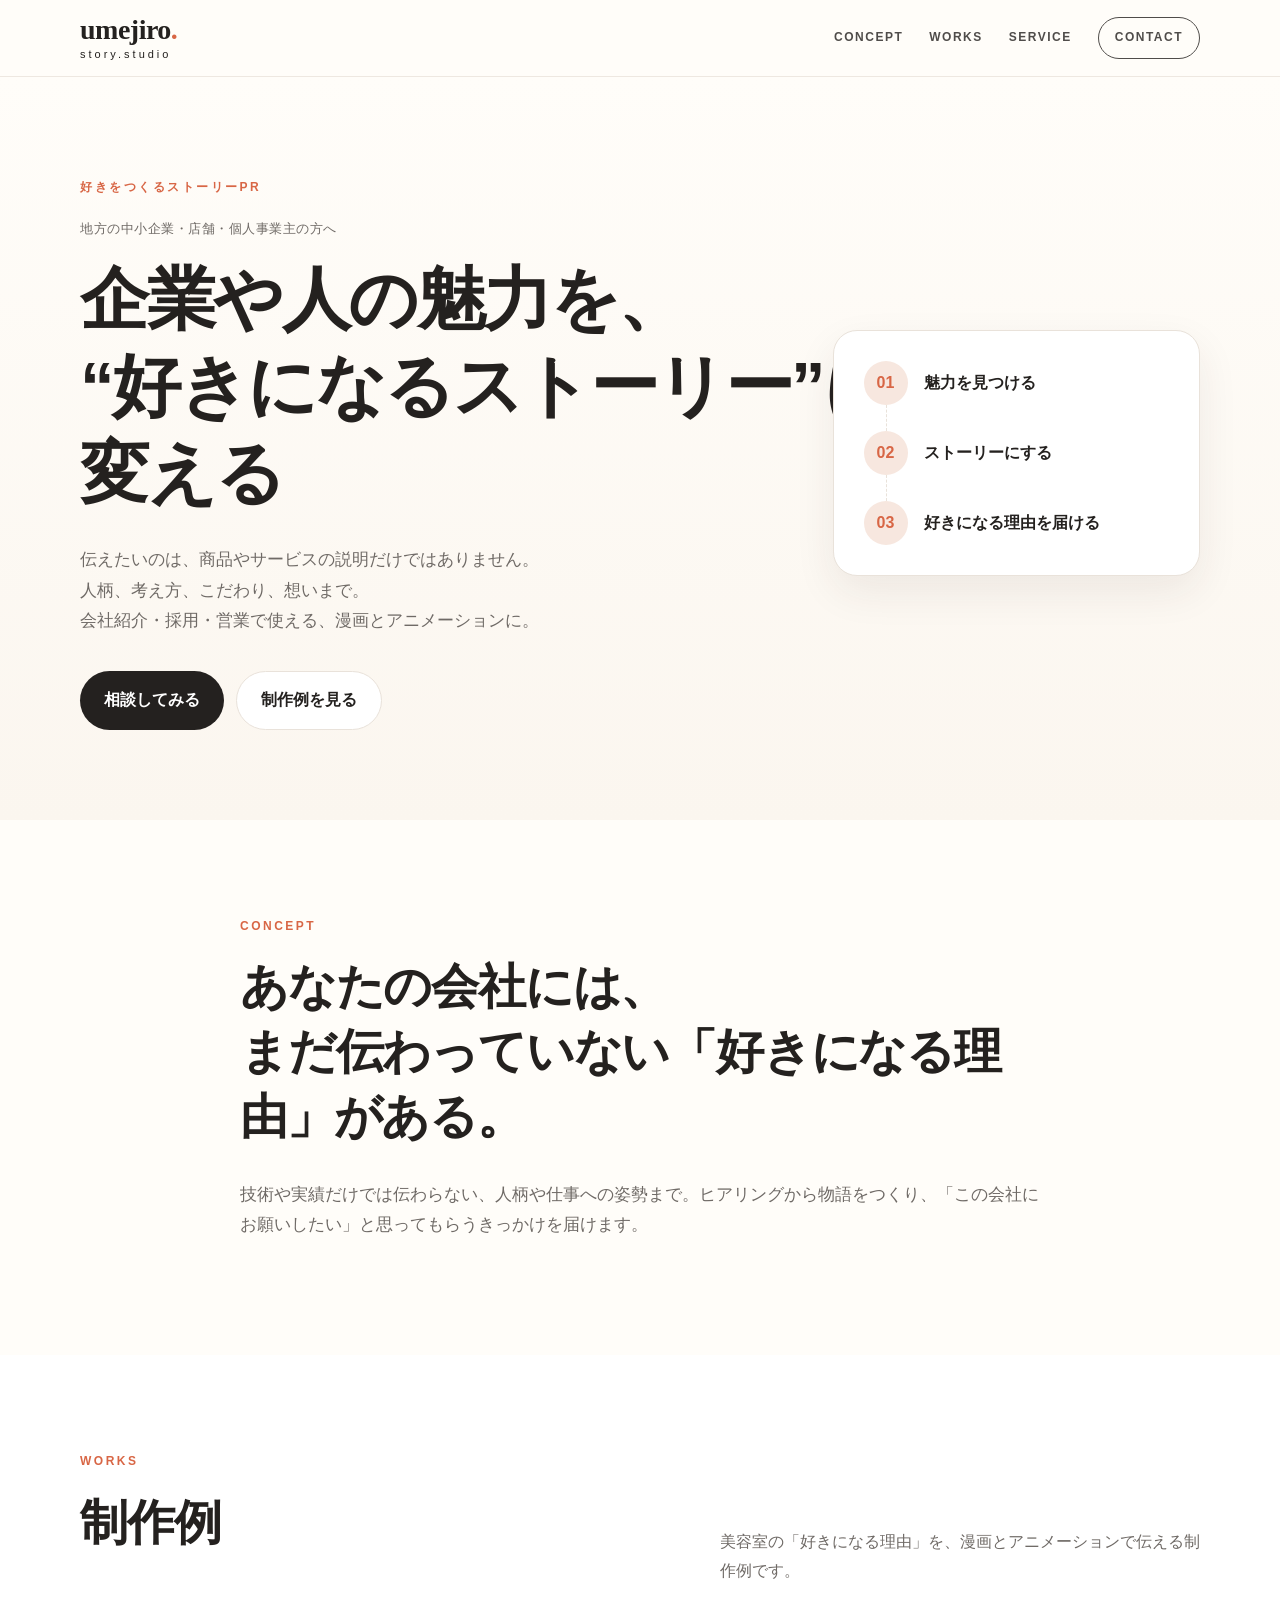
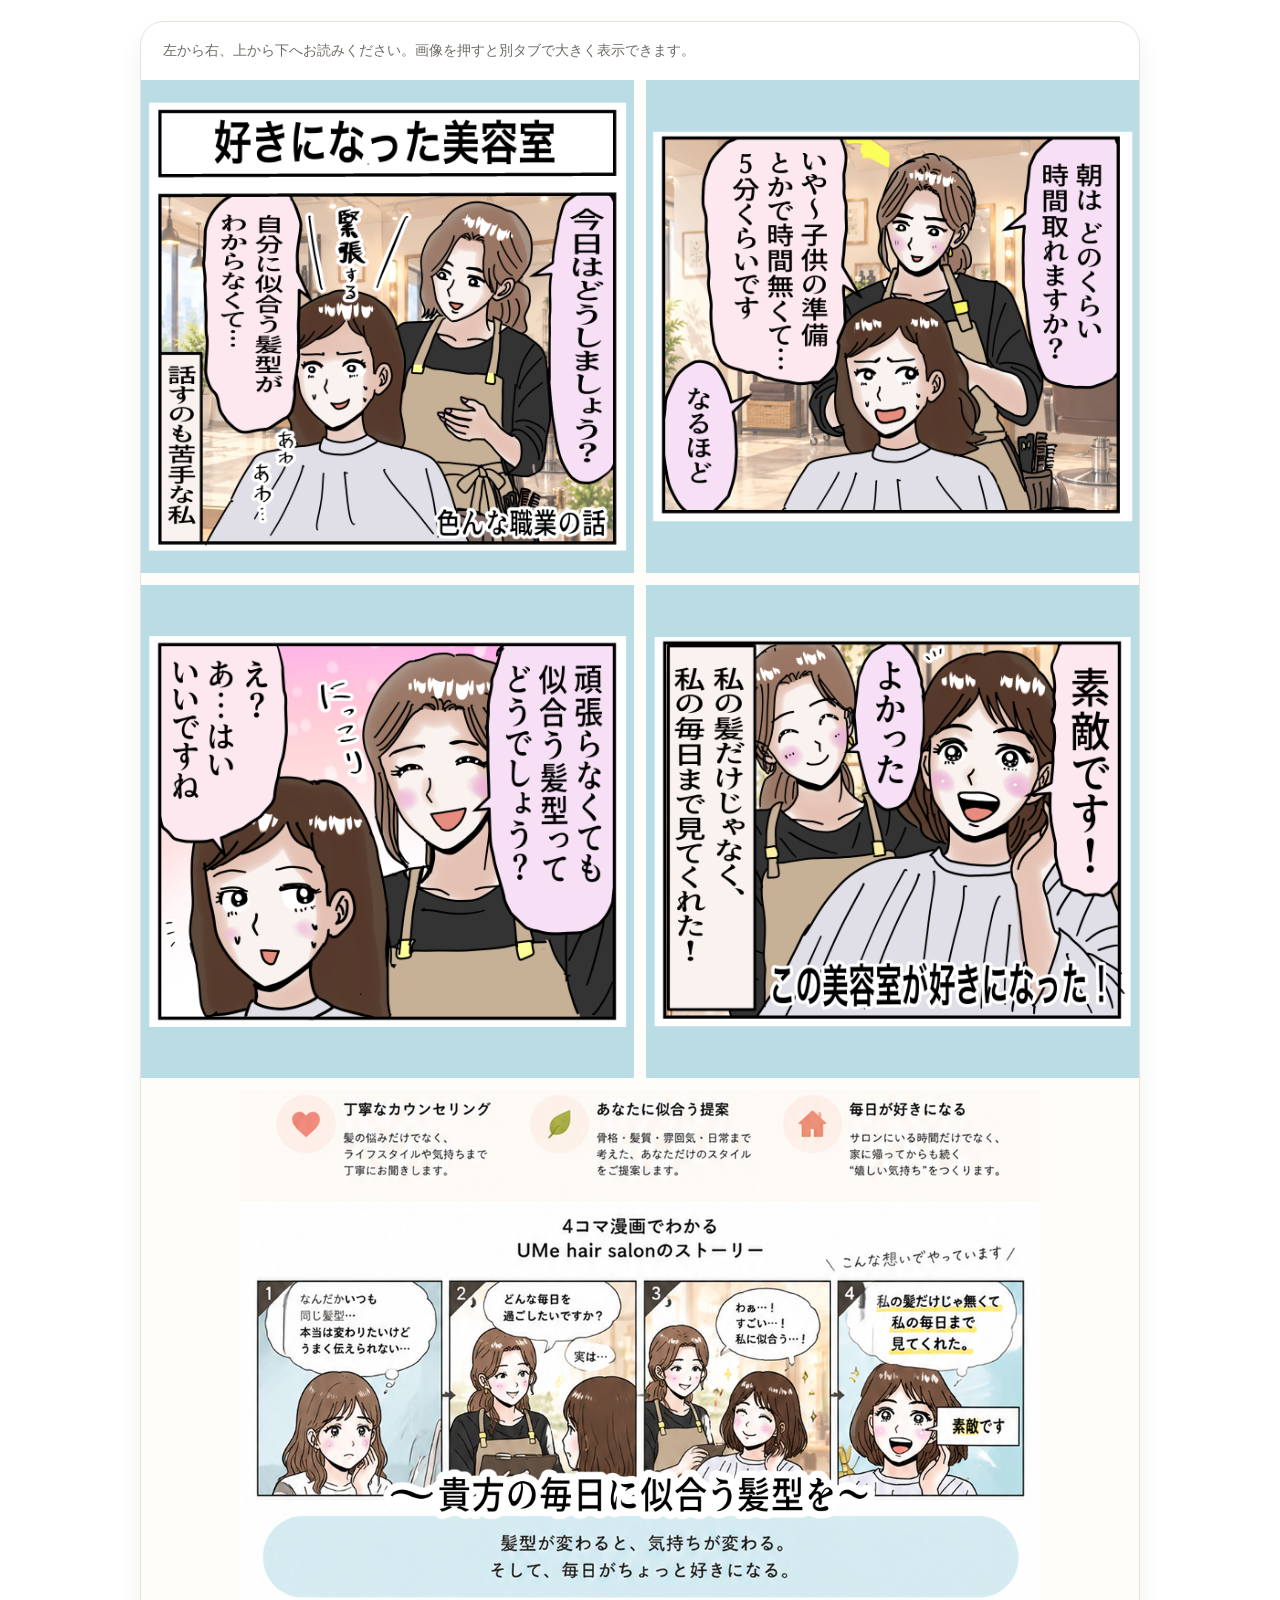
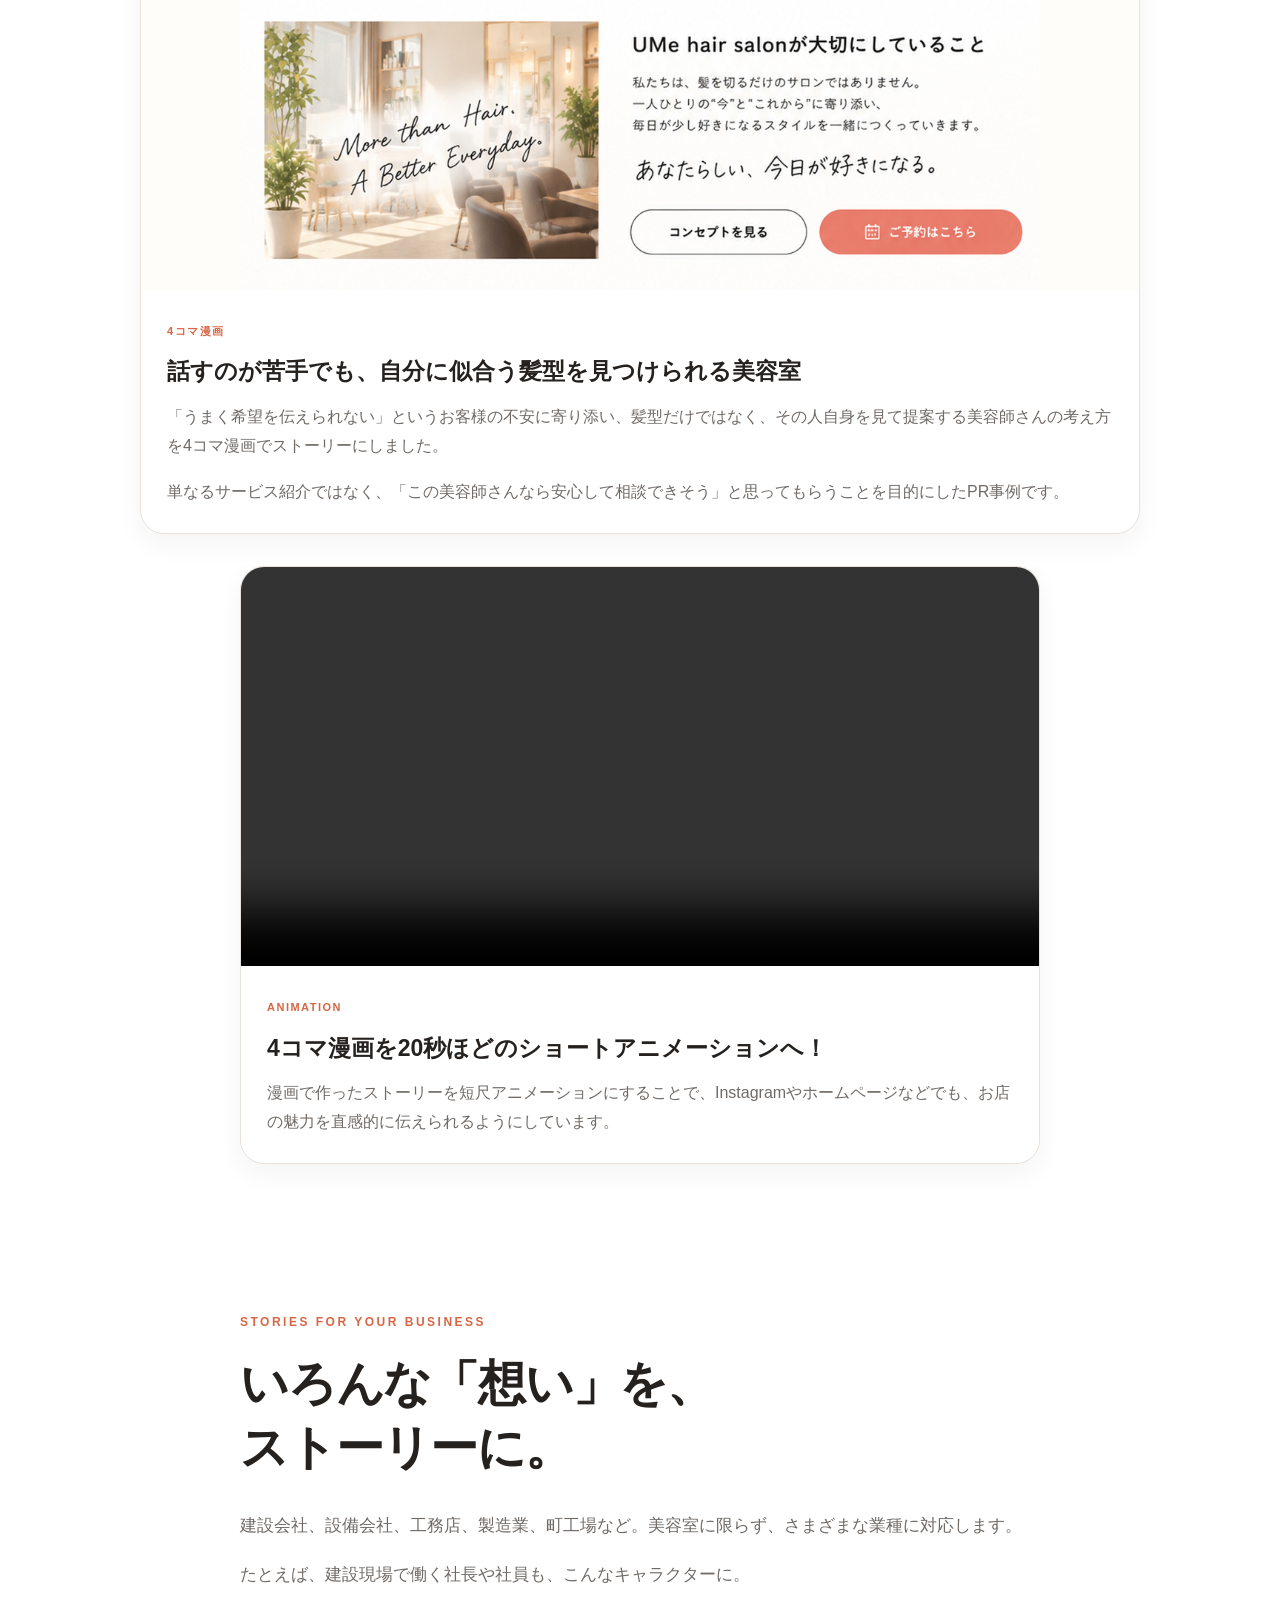
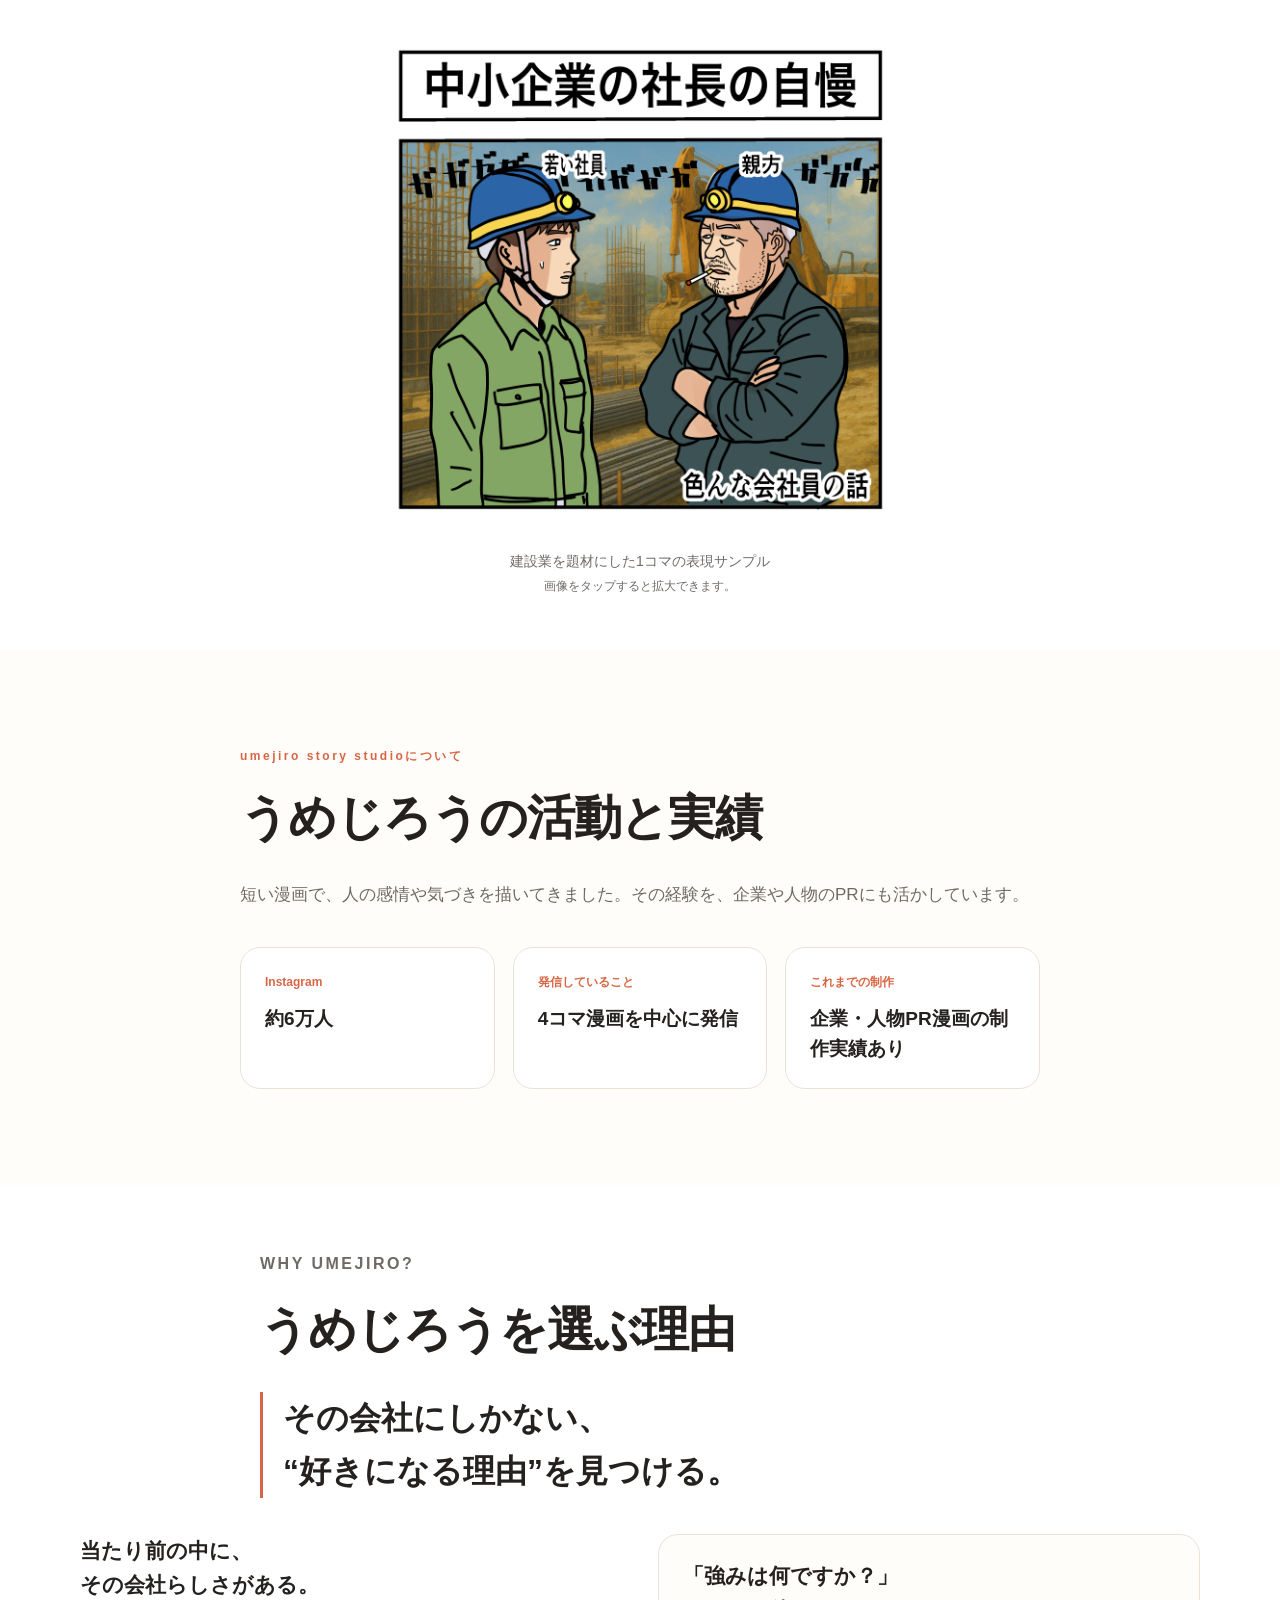
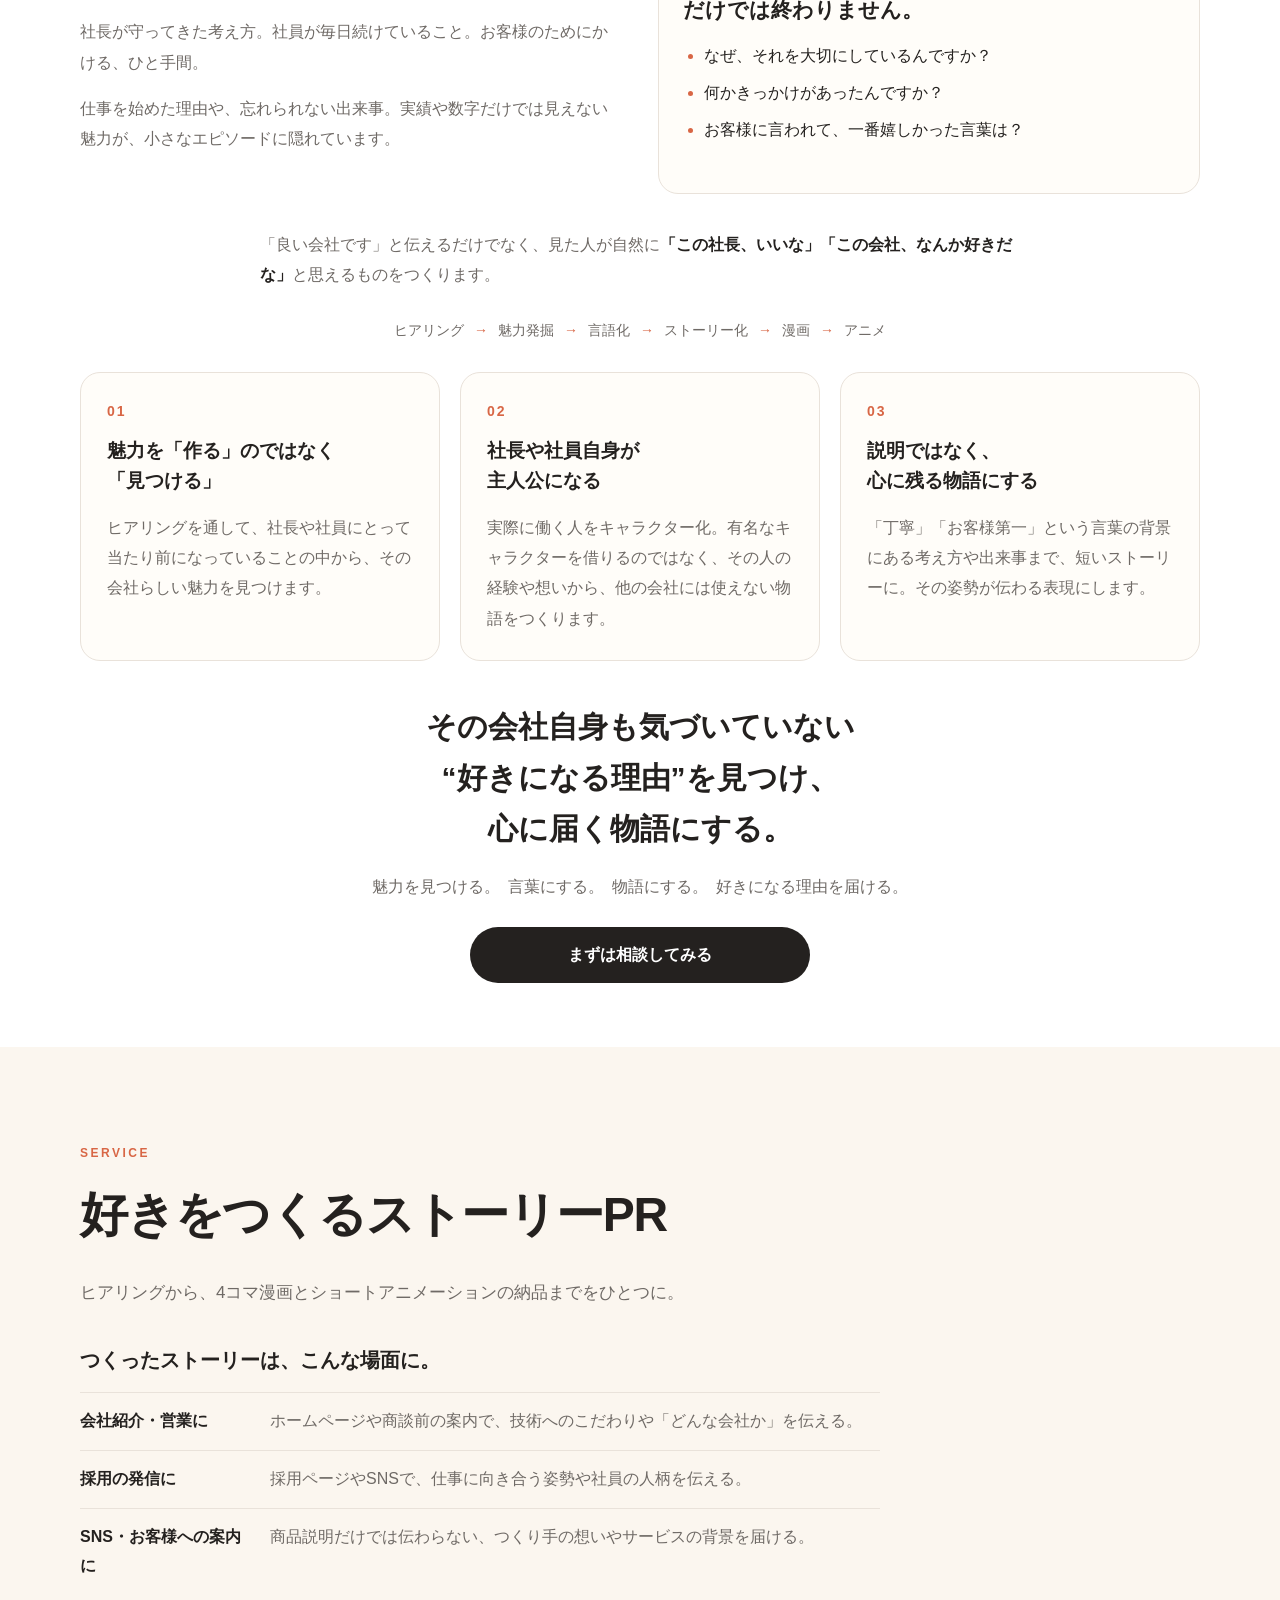
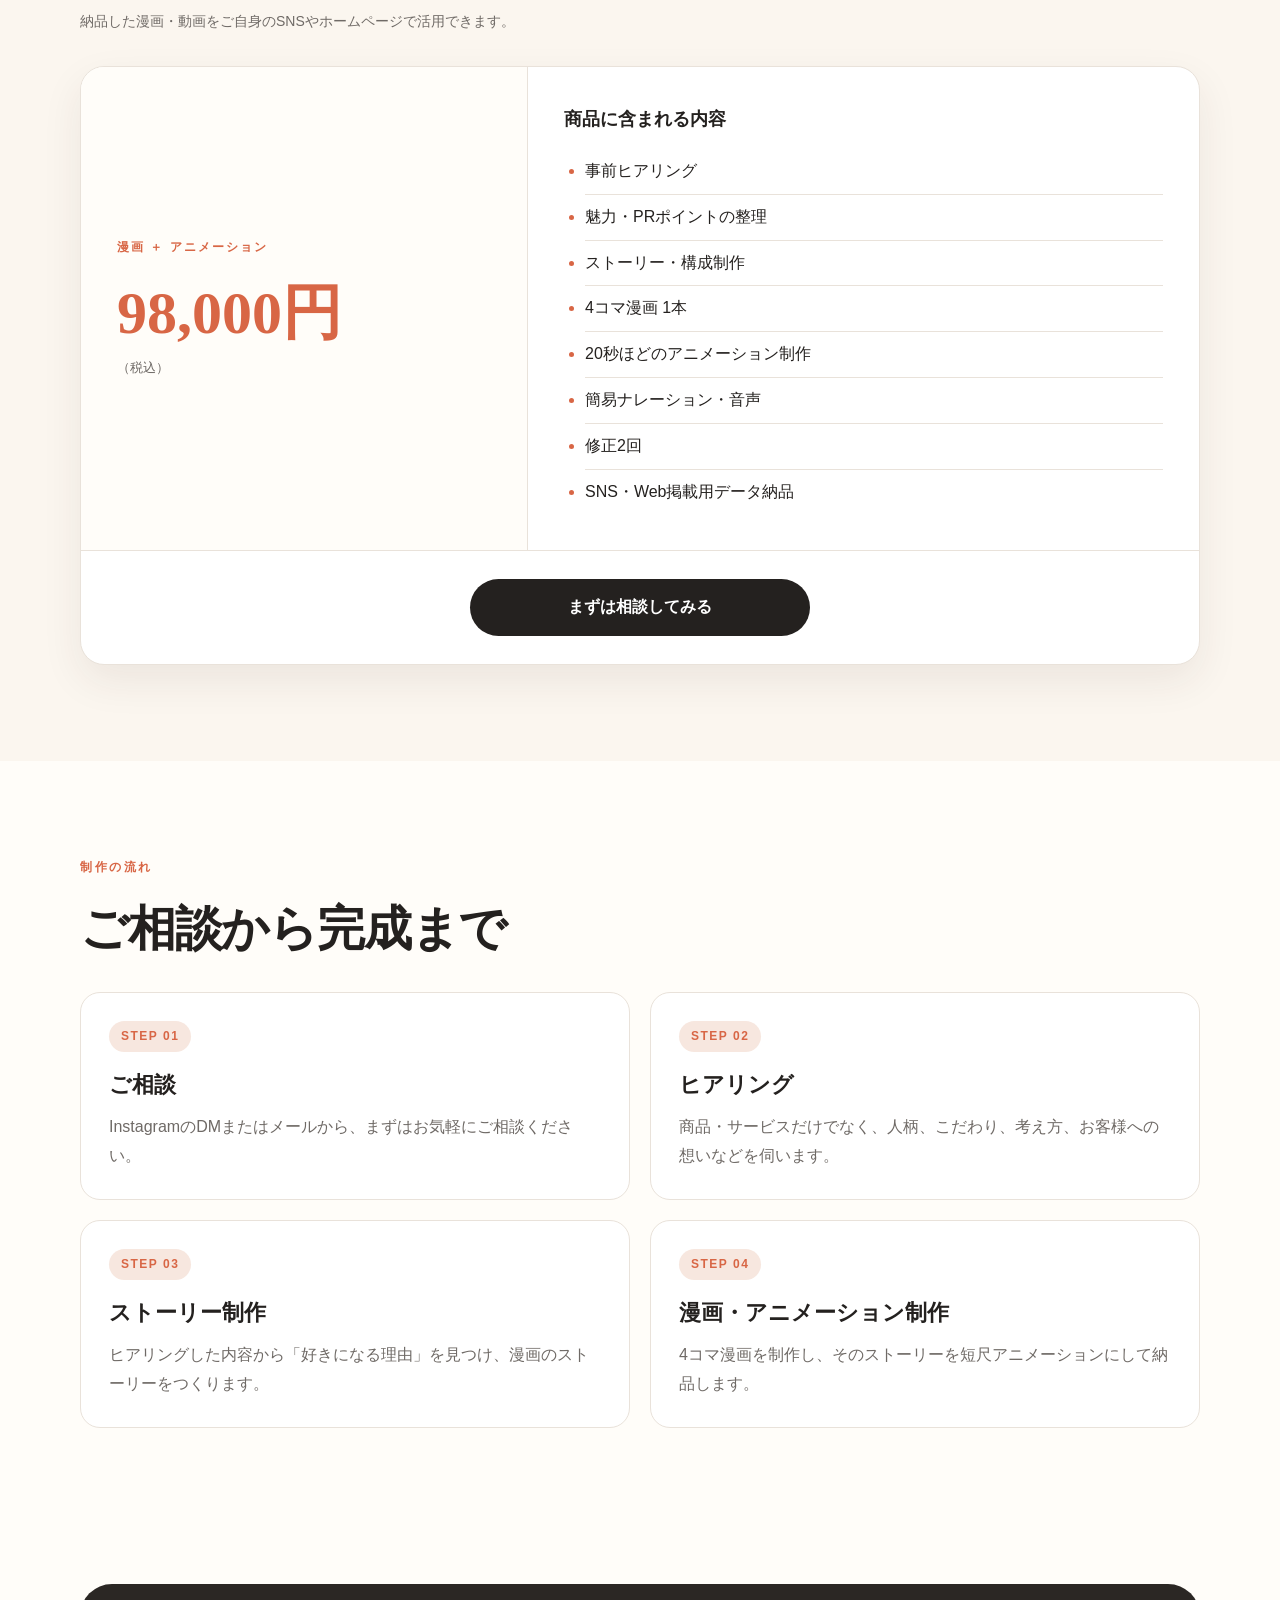
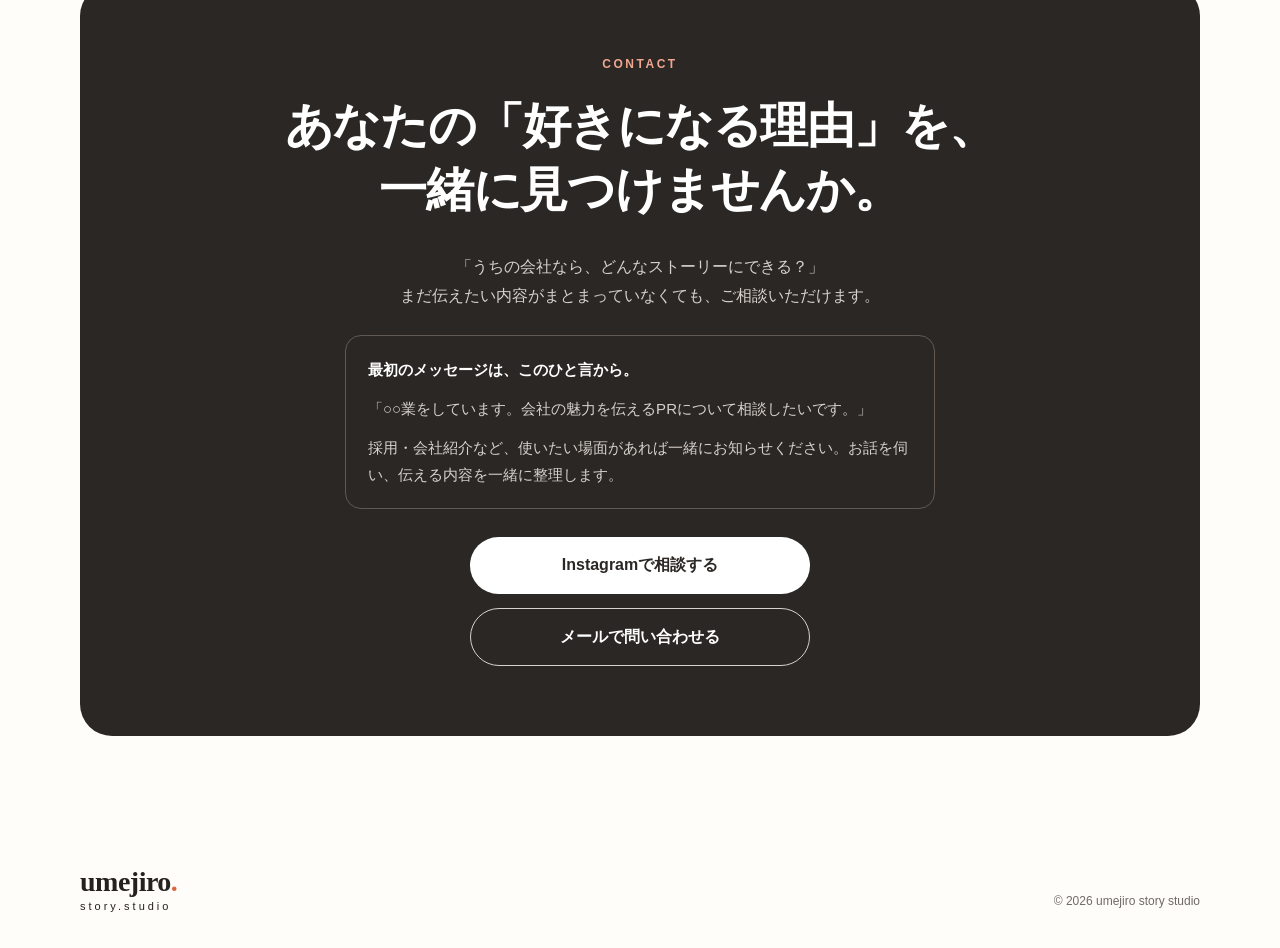
==== commit e83280f9: "Shorten repeated website copy" ====
--- a/index.html
+++ b/index.html
@@ -55,21 +55,7 @@
         <p class="section-kicker">CONCEPT</p>
         <h2>あなたの会社には、<br>まだ伝わっていない「好きになる理由」がある。</h2>
         <div class="concept-text">
-          <p>商品やサービスの良さだけでは、お客様に伝わらない魅力があります。</p>
-          <p>人柄。考え方。こだわり。お客様への想い。</p>
-          <p>
-            umejiro story studioでは、ヒアリングを通して、
-            あなたの会社やお店の「好きになる理由」を一緒に見つけます。
-          </p>
-          <p>
-            そして、その魅力をただ説明するのではなく、
-            人の心に残るストーリーにします。
-          </p>
-          <p>
-            そのストーリーを漫画やアニメーションにして届けることで、
-            「この人にお願いしたい」「この会社にお願いしたい」と
-            思ってもらうきっかけをつくります。
-          </p>
+          <p>技術や実績だけでは伝わらない、人柄や仕事への姿勢まで。ヒアリングから物語をつくり、「この会社にお願いしたい」と思ってもらうきっかけを届けます。</p>
         </div>
       </div>
     </section>
@@ -136,11 +122,8 @@
         <p class="section-kicker">STORIES FOR YOUR BUSINESS</p>
         <h2 id="business-stories-title">いろんな「想い」を、<br>ストーリーに。</h2>
         <div class="business-copy">
-          <p><strong>御社の自慢を聞かせてください。</strong></p>
-          <p>建設会社、設備会社、工務店、製造業、町工場など。美容室に限らず、さまざまな会社や仕事の魅力を伝えます。</p>
-          <p>仕事へのこだわり。長年守ってきた技術。<br>会社をつくった理由。社員やお客様への想い。</p>
-          <p>まだ伝わっていない「自慢」や「想い」を丁寧に聞き、その会社らしいストーリーとして漫画やアニメーションにします。社長や社員をキャラクターにすることもできます。</p>
-          <p>会社紹介、採用、SNS、ホームページなど、さまざまな場面で活用できます。</p>
+          <p>建設会社、設備会社、工務店、製造業、町工場など。美容室に限らず、さまざまな業種に対応します。</p>
+          <p>たとえば、建設現場で働く社長や社員も、こんなキャラクターに。</p>
         </div>
         <figure class="business-example">
           <a href="manga1.JPG" target="_blank" rel="noopener noreferrer" aria-label="建設業を題材にした1コマの表現サンプルを拡大（別タブ）"><img src="manga1.JPG" alt="「中小企業の社長の自慢」。建設現場で若い社員と親方を描いた1コマの表現サンプル" width="1080" height="1080" loading="lazy" decoding="async"></a>
@@ -152,16 +135,9 @@
     <section id="about" class="section about" aria-labelledby="about-title">
       <div class="container narrow">
         <p class="section-kicker">umejiro story studioについて</p>
-        <h2 id="about-title">伝えたいのは、商品だけではありません。</h2>
+        <h2 id="about-title">うめじろうの活動と実績</h2>
         <div class="about-text">
-          <p>umejiro story studioでは、<br>商品やサービスそのものだけではなく、</p>
-          <p class="about-values">人柄。<br>考え方。<br>こだわり。<br>お客様への想い。</p>
-          <p>その会社や人だからこそ生まれる<br>「好きになる理由」を大切にしています。</p>
-          <p>Instagramでは4コマ漫画を中心に発信し、<br>約6万人の方にフォローしていただいています。</p>
-          <p>企業・人物のPR漫画制作実績もあり、<br>短いストーリーで人の感情や気づきを伝えることを大切にしてきました。</p>
-          <p>その経験を使って、<br>あなたの会社や商品の魅力を、<br>漫画やアニメーションという形にします。</p>
-          <p>「この人にお願いしたい」<br>「この会社にお願いしたい」</p>
-          <p>と思ってもらえるストーリーを一緒につくります。</p>
+          <p>短い漫画で、人の感情や気づきを描いてきました。その経験を、企業や人物のPRにも活かしています。</p>
         </div>
         <ul class="about-facts" aria-label="活動と制作実績">
           <li class="about-fact"><span>Instagram</span><strong>約6万人</strong></li>
@@ -176,9 +152,7 @@
         <div class="why-intro">
           <p class="section-kicker">WHY UMEJIRO?</p>
           <h2 id="why-umejiro-title">うめじろうを選ぶ理由</h2>
-          <p>漫画を描ける人も、動画を作れる人も、たくさんいます。<br>では、なぜumejiro story studioなのか。</p>
           <p class="why-key">その会社にしかない、<br>“好きになる理由”を見つける。</p>
-          <p>私が大切にしているのは、制作の前に、まだ言葉になっていない魅力を見つけることです。</p>
         </div>
         <div class="why-listening">
           <div>
@@ -193,11 +167,9 @@
               <li>何かきっかけがあったんですか？</li>
               <li>お客様に言われて、一番嬉しかった言葉は？</li>
             </ul>
-            <p>話を聞き、言葉にすることで、自分たちでは気づいていなかった魅力を一緒に見つけます。</p>
           </div>
         </div>
         <div class="why-story">
-          <p>見つけた魅力を、<strong>社長や社員自身が主人公の物語</strong>へ。漫画やアニメーションは、その想いを届けるための手段です。</p>
           <p>「良い会社です」と伝えるだけでなく、見た人が自然に<strong>「この社長、いいな」「この会社、なんか好きだな」</strong>と思えるものをつくります。</p>
         </div>
         <ol class="why-flow" aria-label="魅力を届けるまでの流れ">
@@ -220,10 +192,7 @@
       <div class="container">
         <p class="section-kicker">SERVICE</p>
         <h2>好きをつくるストーリーPR</h2>
-        <p class="service-intro">
-          あなたの会社やお店の「好きになる理由」を見つけ、<br>
-          漫画とアニメーションで伝えます。
-        </p>
+        <p class="service-intro">ヒアリングから、4コマ漫画とショートアニメーションの納品までをひとつに。</p>
         <div class="use-cases" aria-labelledby="use-cases-title">
           <h3 id="use-cases-title">つくったストーリーは、こんな場面に。</h3>
           <dl>
@@ -239,7 +208,6 @@
             <span>漫画 ＋ アニメーション</span>
             <strong>98,000円</strong>
             <small>（税込）</small>
-            <p class="service-value">会社やお店の魅力を見つけ、<br>ストーリーにして、<br>漫画とアニメーションで届ける。</p>
           </div>
           <div class="service-details">
             <h3>商品に含まれる内容</h3>
@@ -290,30 +258,6 @@
       </div>
     </section>
 
-    <section class="section reasons">
-      <div class="container">
-        <p class="section-kicker">WHY STORY?</p>
-        <h2>説明ではなく、記憶に残る伝え方へ。</h2>
-        <div class="reason-grid">
-          <div class="reason-card">
-            <span>01</span>
-            <h3>人柄が伝わる</h3>
-            <p>サービスの機能だけではなく、「誰が、どんな想いでやっているのか」まで届けます。</p>
-          </div>
-          <div class="reason-card">
-            <span>02</span>
-            <h3>読まれやすい</h3>
-            <p>文章だけでは伝えにくいことも、漫画なら短時間で直感的に伝えられます。</p>
-          </div>
-          <div class="reason-card">
-            <span>03</span>
-            <h3>好きになる理由になる</h3>
-            <p>共感できるストーリーは「この人に頼みたい」という選ばれる理由につながります。</p>
-          </div>
-        </div>
-      </div>
-    </section>
-
     <section id="contact" class="section contact">
       <div class="container contact-box">
         <p class="section-kicker">CONTACT</p>
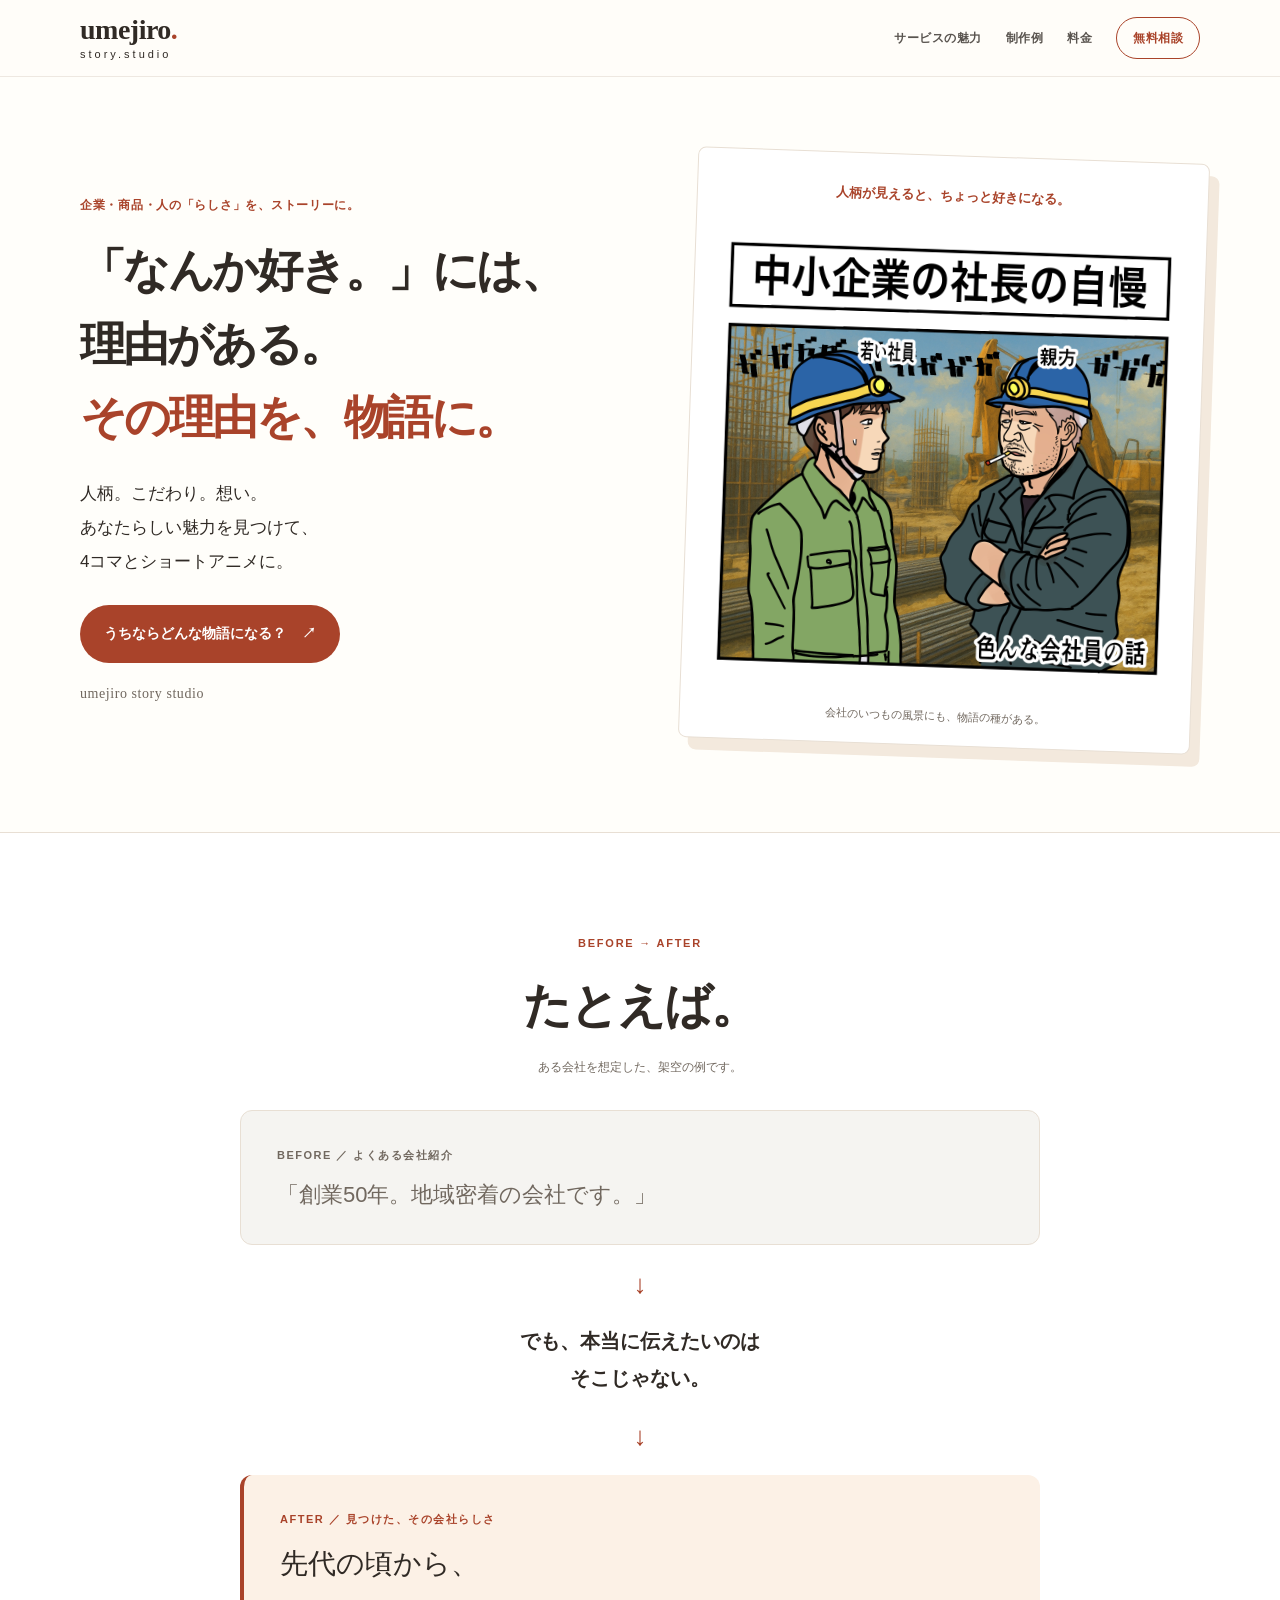
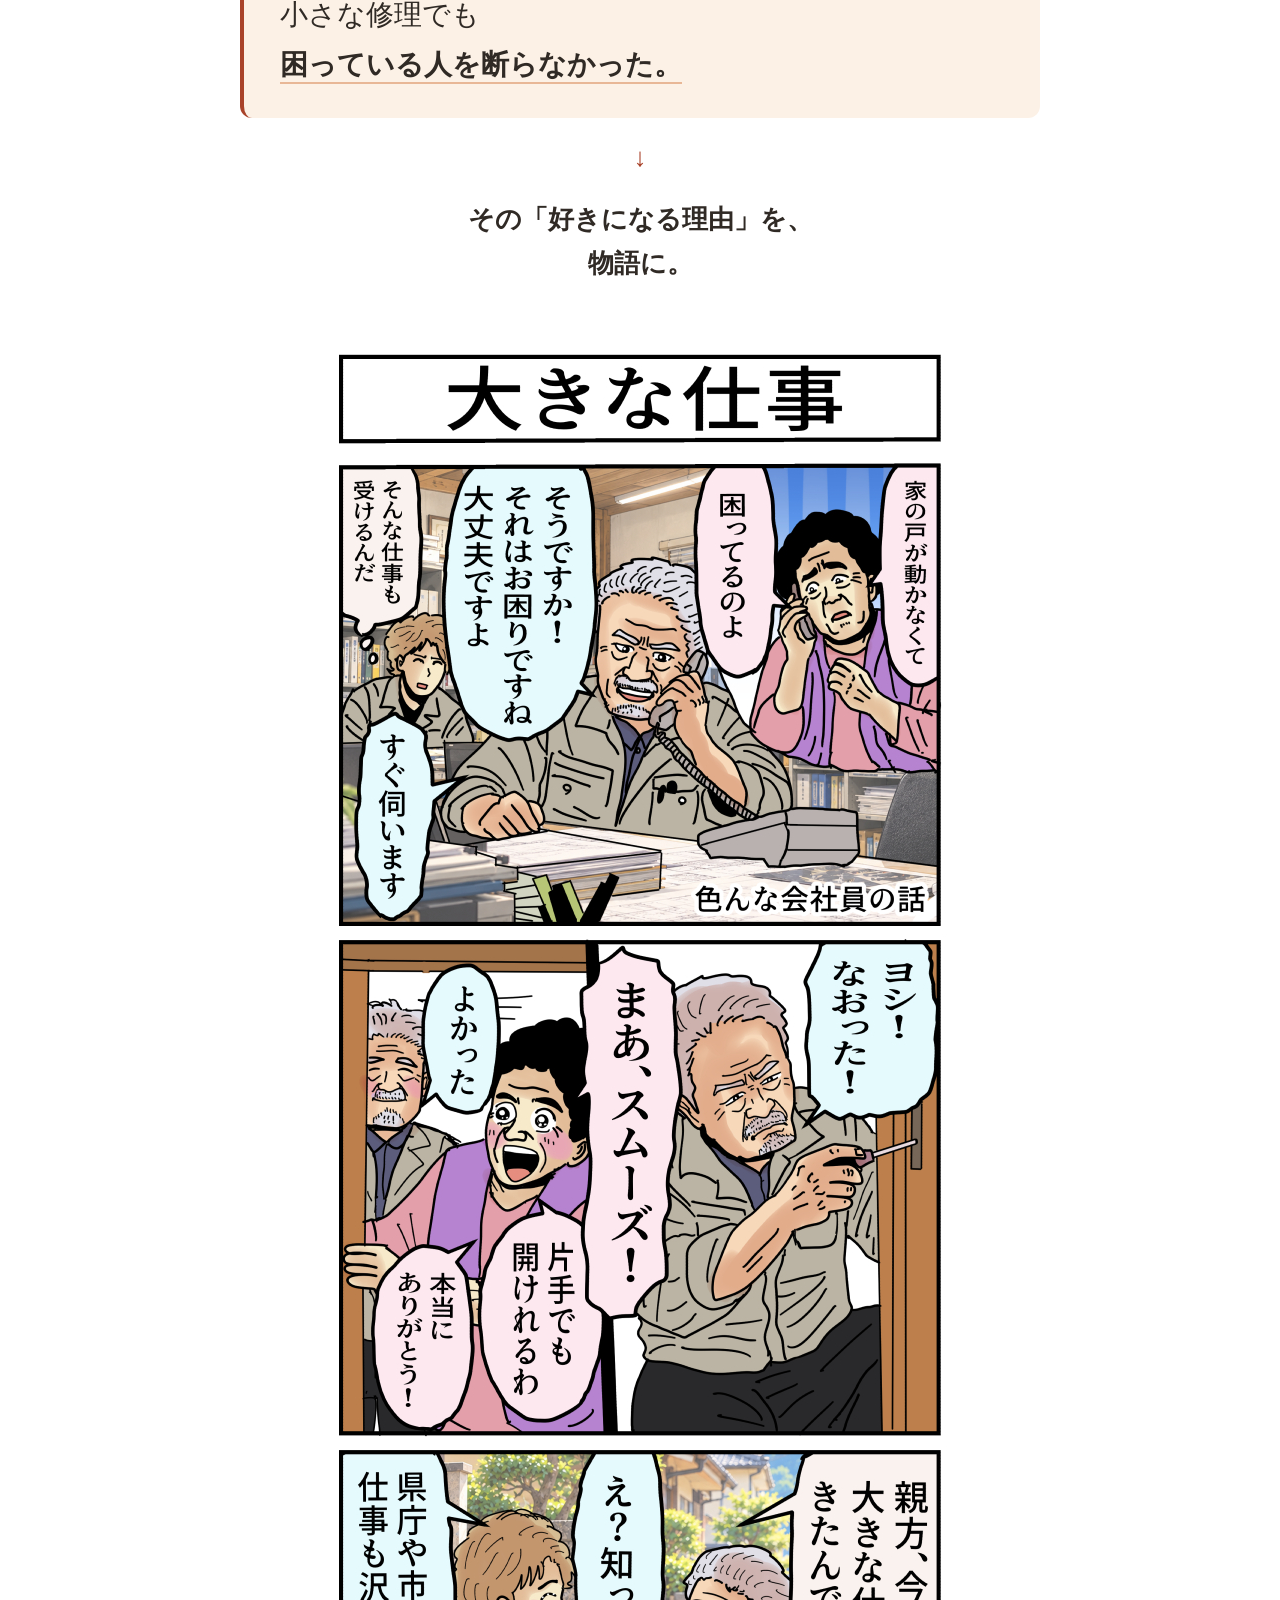
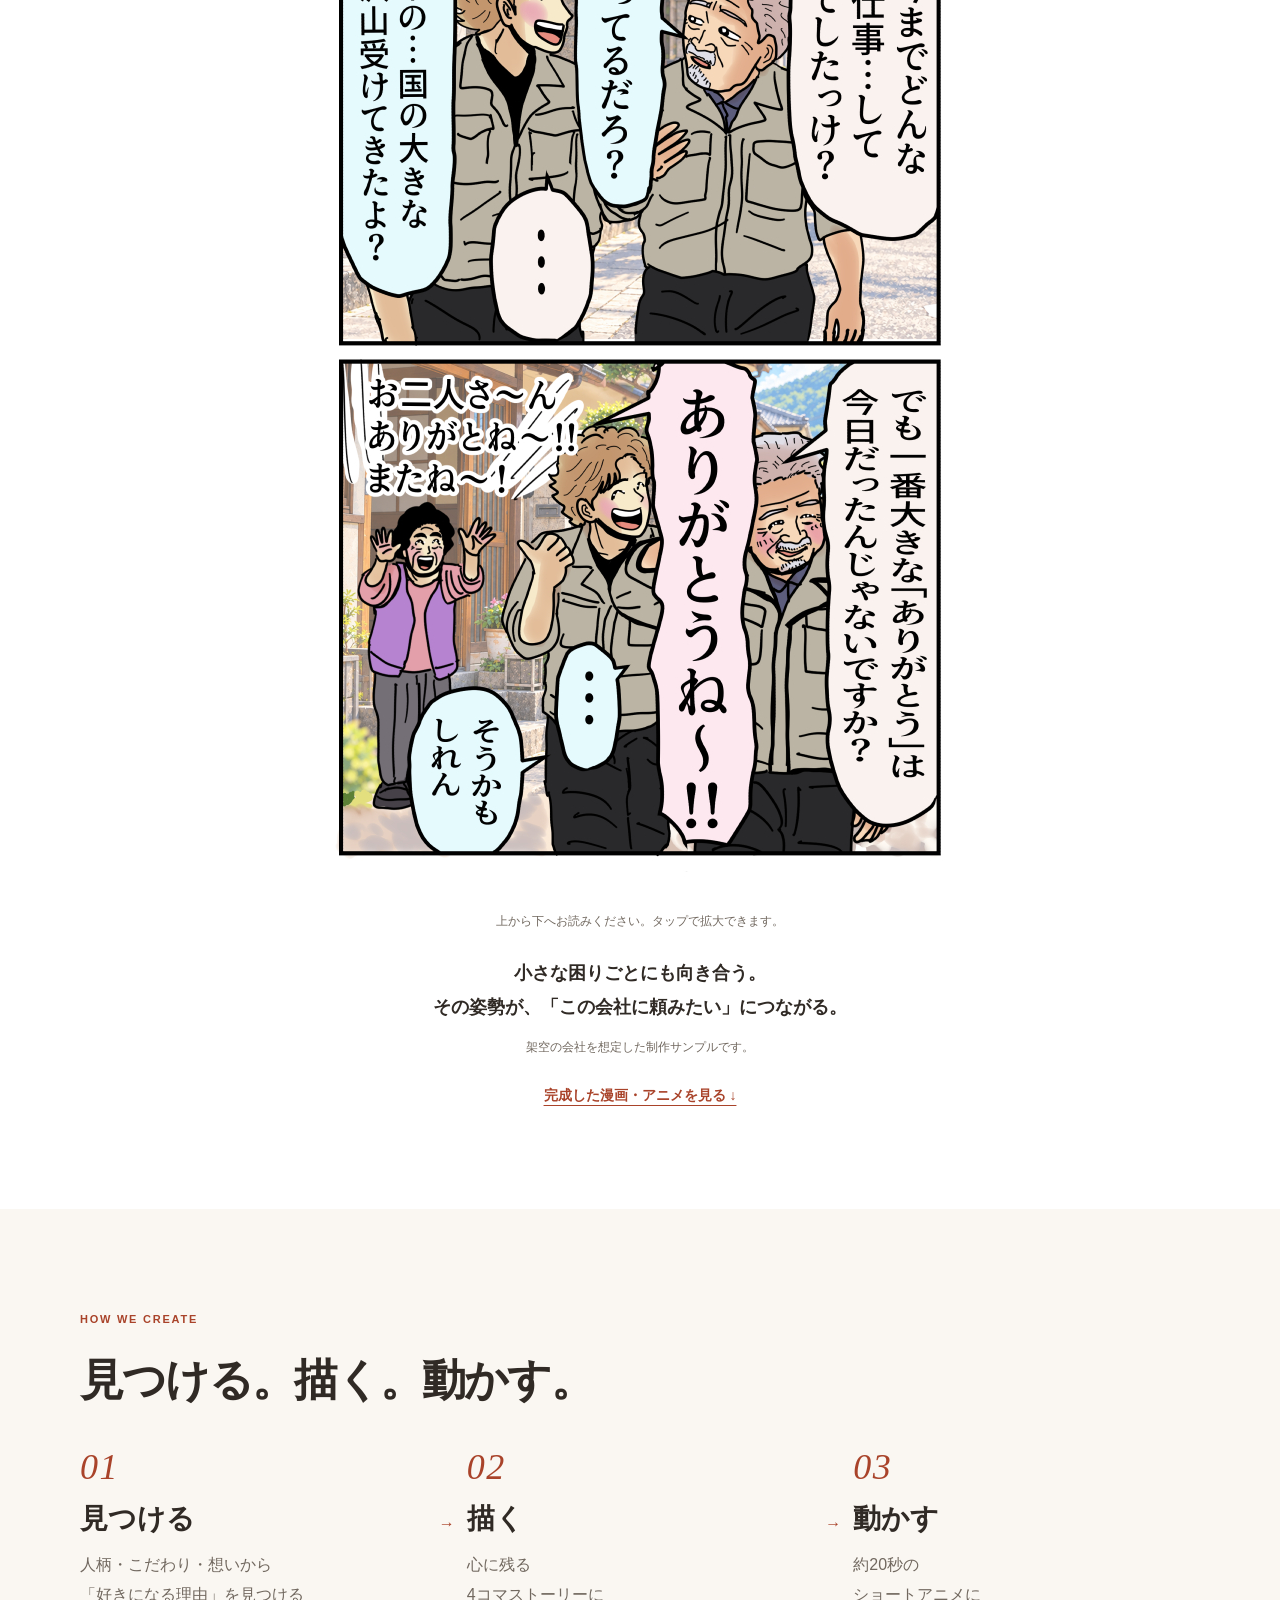
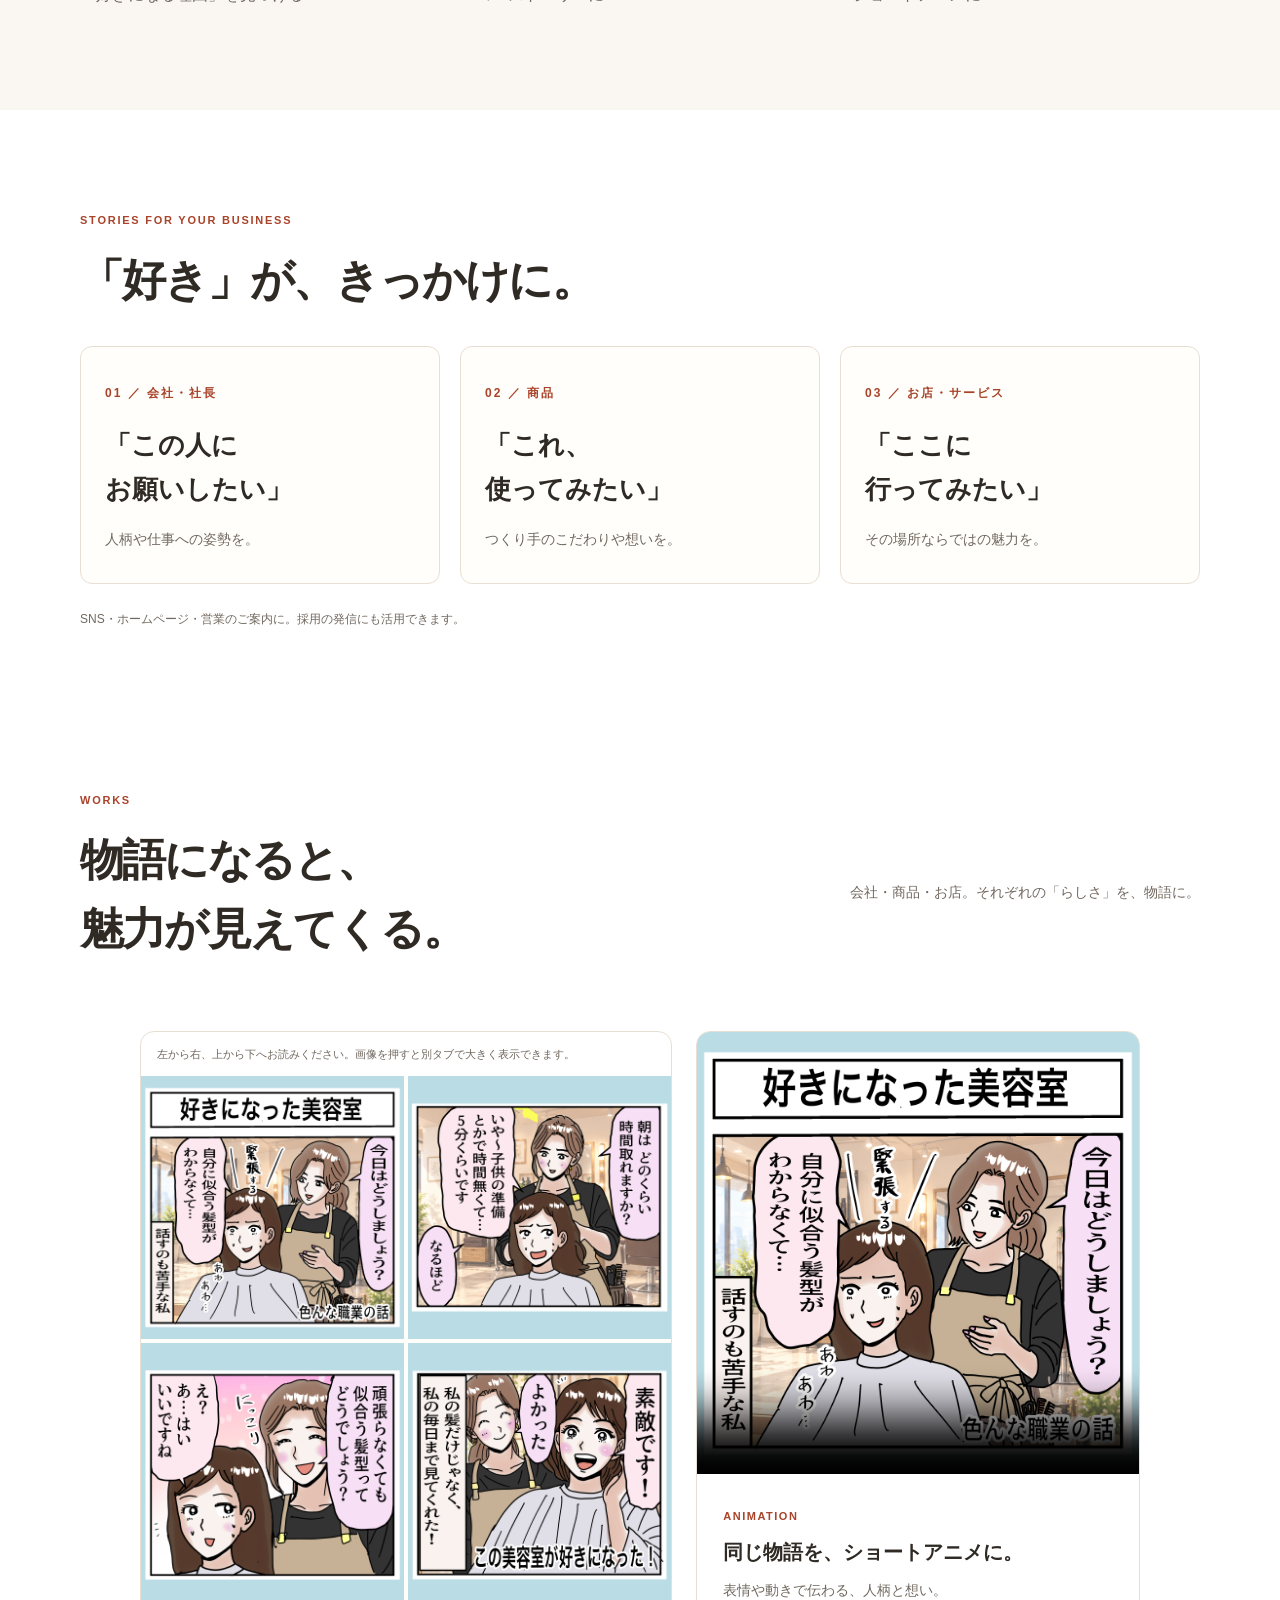
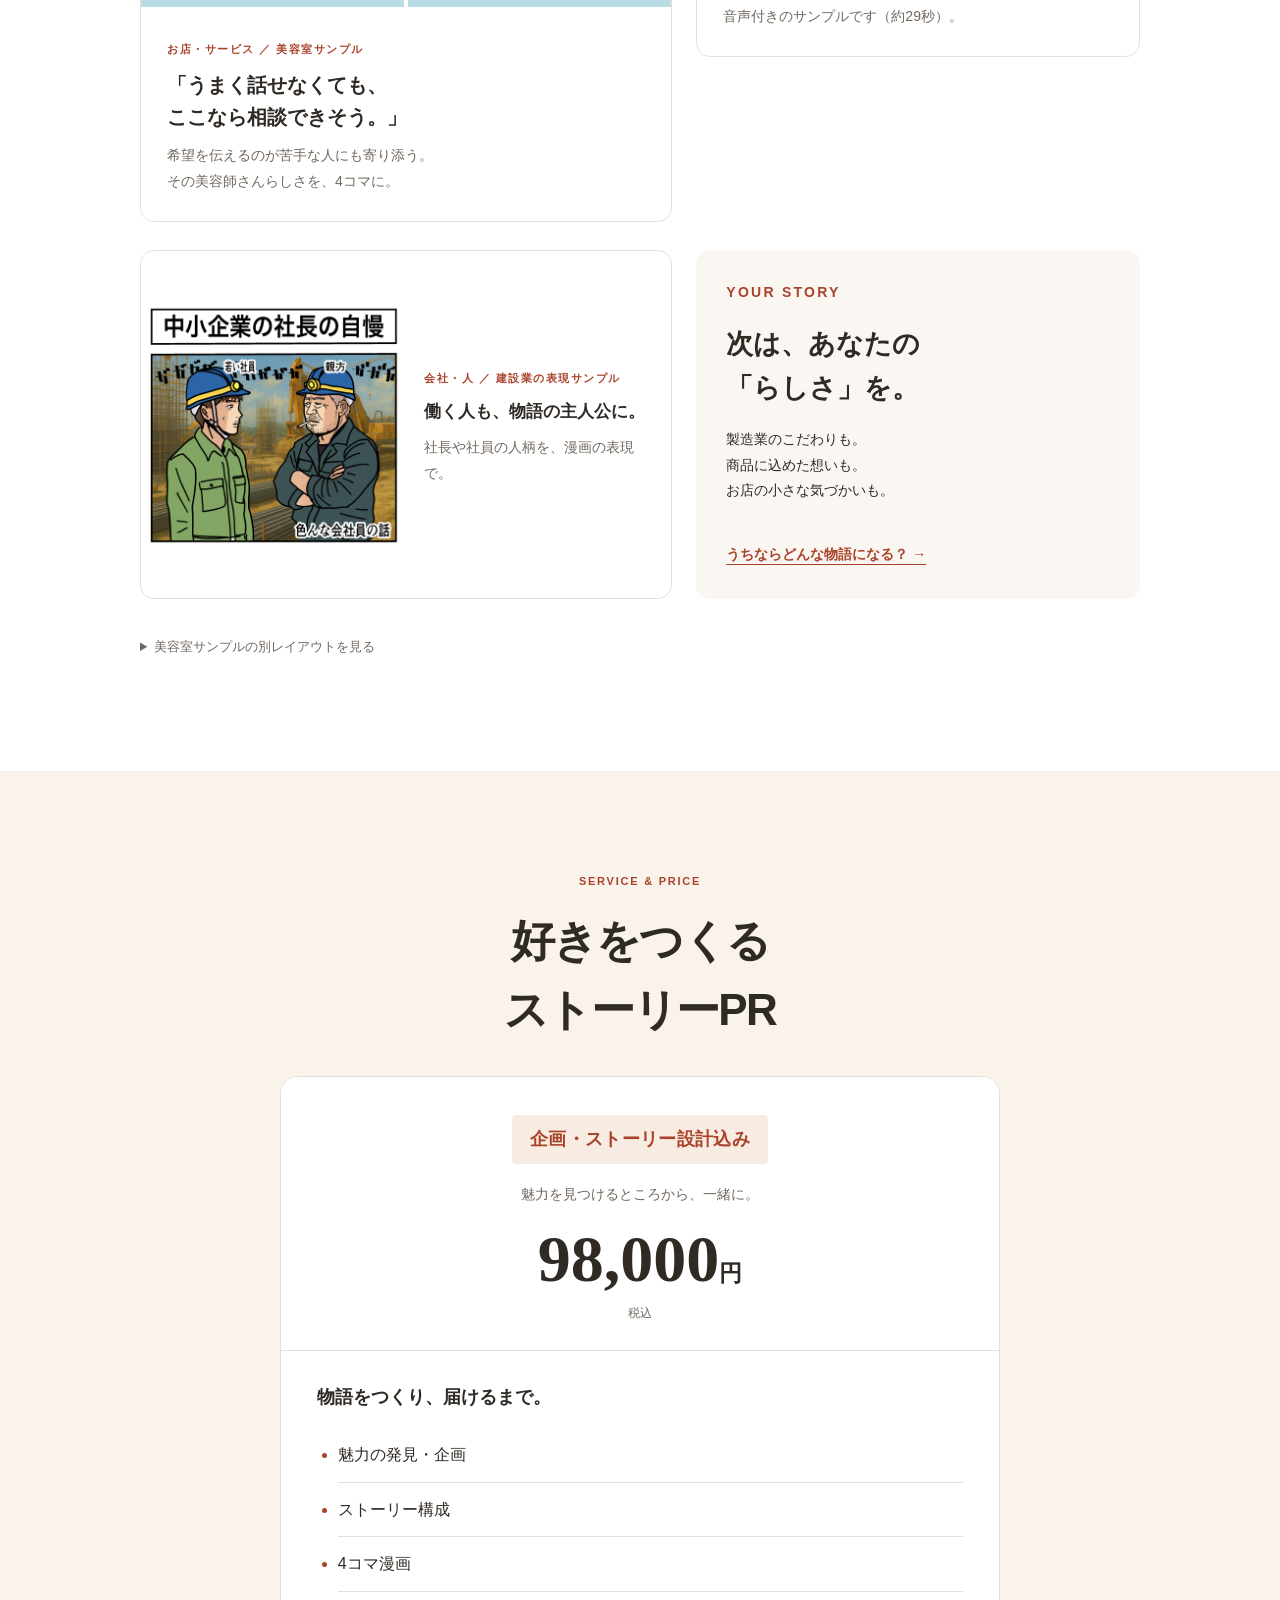
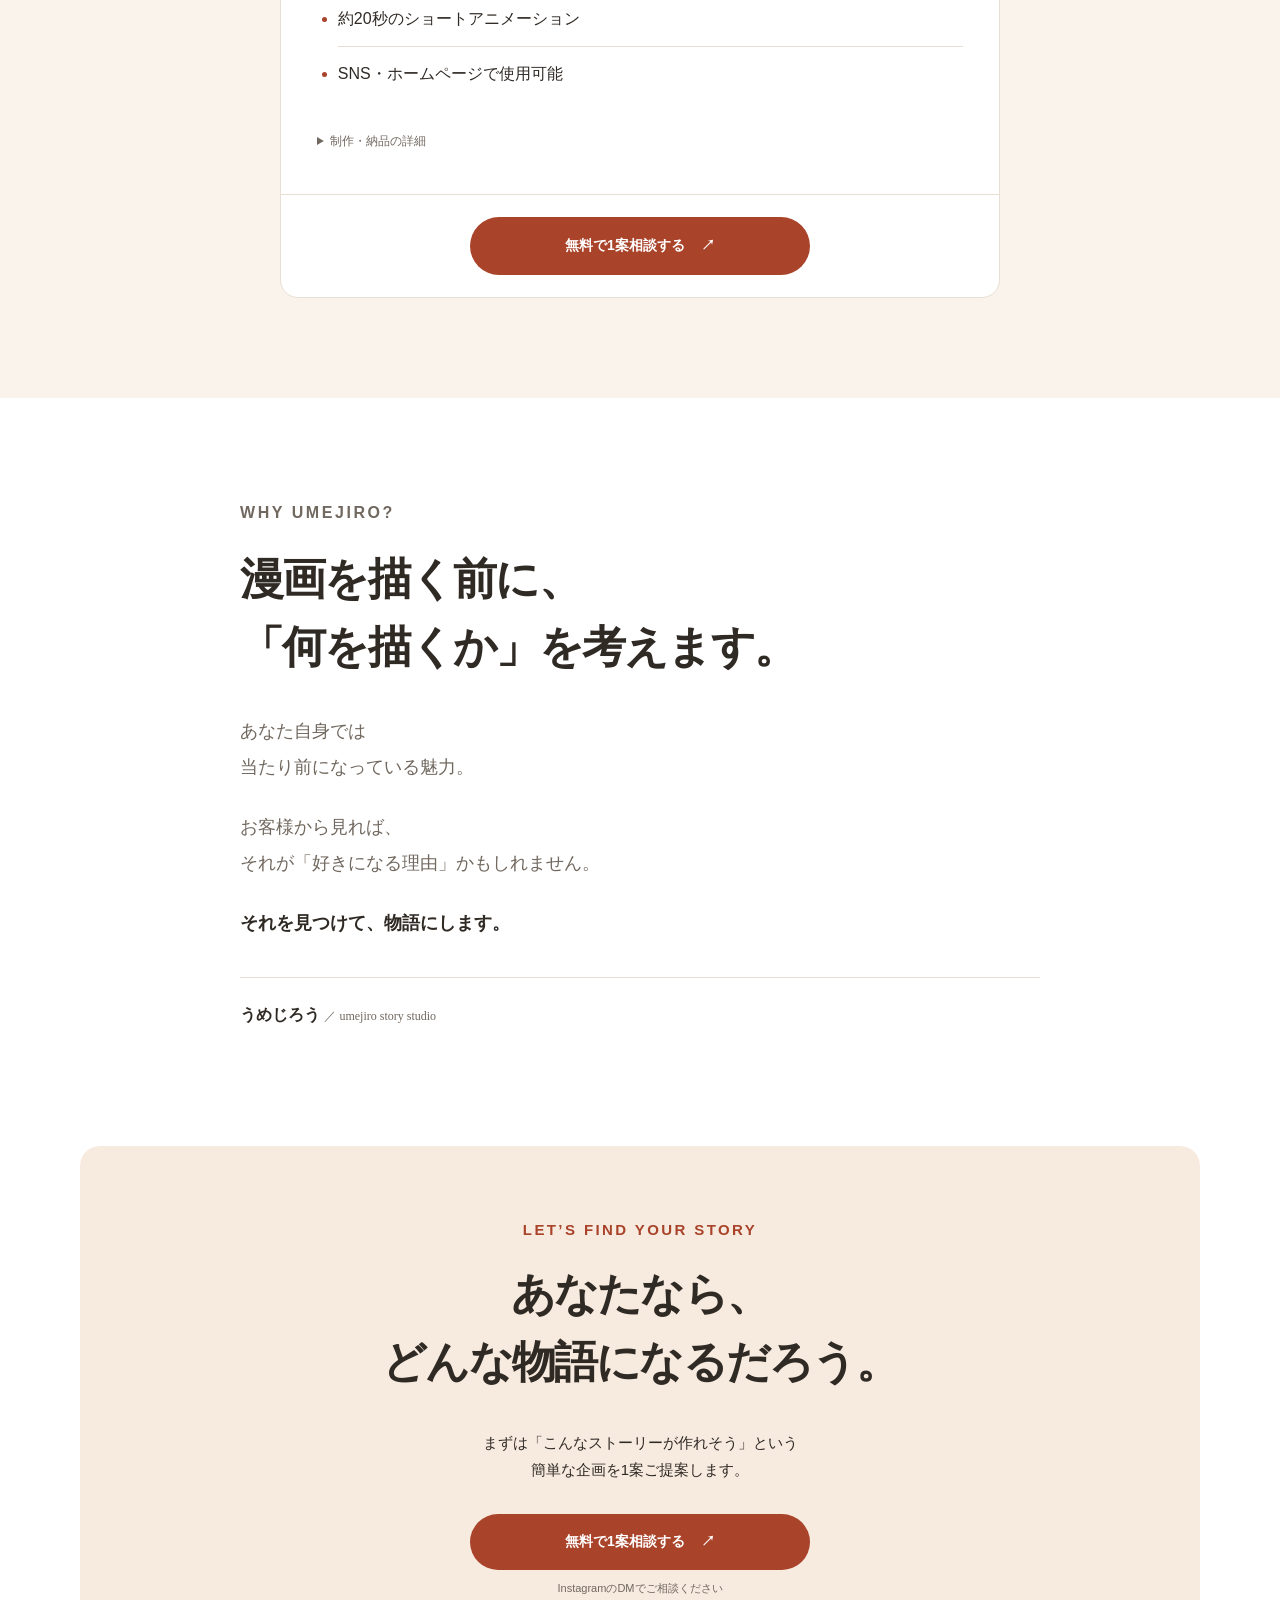
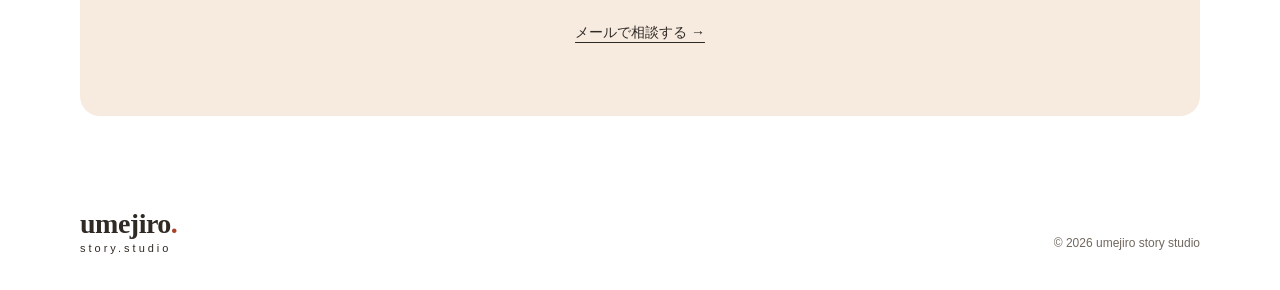
==== commit f61dae6e: "Publish story-focused landing page with repair comic" ====
--- a/index.html
+++ b/index.html
@@ -4,7 +4,7 @@
   <meta charset="utf-8">
   <meta name="viewport" content="width=device-width, initial-scale=1">
   <title>umejiro story studio｜好きをつくるストーリーPR</title>
-  <meta name="description" content="企業や人の魅力を、“好きになるストーリー”に変える。漫画とアニメーションで伝わるPRをつくります。">
+  <meta name="description" content="「なんか好き。」には、理由がある。企業・商品・人の魅力を見つけて、4コマとショートアニメに。企画・ストーリー設計込み98,000円（税込）。無料で企画1案をご相談いただけます。">
   <link rel="stylesheet" href="styles.css">
 </head>
 <body>
@@ -15,10 +15,10 @@
         <span class="brand-sub">story.studio</span>
       </a>
       <nav class="nav">
-        <a href="#concept">CONCEPT</a>
-        <a href="#works">WORKS</a>
-        <a href="#service">SERVICE</a>
-        <a class="nav-cta" href="#contact">CONTACT</a>
+        <a href="#concept">サービスの魅力</a>
+        <a href="#works">制作例</a>
+        <a href="#service">料金</a>
+        <a class="nav-cta" href="#contact">無料相談</a>
       </nav>
     </div>
   </header>
@@ -27,56 +27,75 @@
     <section class="hero">
       <div class="container hero-grid">
         <div class="hero-copy">
-          <p class="eyebrow">好きをつくるストーリーPR</p>
-          <p class="hero-audience">地方の中小企業・店舗・個人事業主の方へ</p>
-          <h1>企業や人の魅力を、<br><span>“好きになるストーリー”</span>に変える</h1>
-          <p class="lead">
-            伝えたいのは、商品やサービスの説明だけではありません。<br>
-            人柄、考え方、こだわり、想いまで。<br>
-            会社紹介・採用・営業で使える、漫画とアニメーションに。
-          </p>
-          <div class="hero-actions">
-            <a class="button primary" href="#contact">相談してみる</a>
-            <a class="button secondary" href="#works">制作例を見る</a>
-          </div>
+          <p class="eyebrow">企業・商品・人の「らしさ」を、ストーリーに。</p>
+          <h1><span>「なんか好き。」には、</span><br>理由がある。<br><em>その理由を、物語に。</em></h1>
+          <p class="lead">人柄。こだわり。想い。<br>あなたらしい魅力を見つけて、<br>4コマとショートアニメに。</p>
+          <div class="hero-actions"><a class="button primary" href="#contact">うちならどんな物語になる？ <span aria-hidden="true">↗</span></a></div>
+          <p class="studio-sign">umejiro story studio</p>
         </div>
-        <div class="hero-card" aria-label="ストーリーPRの流れ">
-          <div class="flow-step"><span>01</span><strong>魅力を見つける</strong></div>
-          <div class="flow-line"></div>
-          <div class="flow-step"><span>02</span><strong>ストーリーにする</strong></div>
-          <div class="flow-line"></div>
-          <div class="flow-step"><span>03</span><strong>好きになる理由を届ける</strong></div>
-        </div>
+        <figure class="hero-art">
+          <span class="art-label">人柄が見えると、ちょっと好きになる。</span>
+          <a href="#works" aria-label="漫画とアニメの制作例を見る"><img src="manga1.JPG" alt="建設現場の社長と社員を描いた既存の漫画サンプル" width="1080" height="1080" fetchpriority="high" decoding="async"></a>
+          <figcaption>会社のいつもの風景にも、物語の種がある。</figcaption>
+        </figure>
       </div>
     </section>
-
     <section id="concept" class="section concept">
       <div class="container narrow">
-        <p class="section-kicker">CONCEPT</p>
-        <h2>あなたの会社には、<br>まだ伝わっていない「好きになる理由」がある。</h2>
-        <div class="concept-text">
-          <p>技術や実績だけでは伝わらない、人柄や仕事への姿勢まで。ヒアリングから物語をつくり、「この会社にお願いしたい」と思ってもらうきっかけを届けます。</p>
-        </div>
+        <p class="section-kicker">BEFORE → AFTER</p><h2>たとえば。</h2>
+        <p class="example-note">ある会社を想定した、架空の例です。</p>
+        <div class="before-card"><span class="tag">BEFORE ／ よくある会社紹介</span><p>「創業50年。<br class="mobile-break">地域密着の会社です。」</p></div>
+        <p class="story-arrow" aria-hidden="true">↓</p>
+        <p class="story-turn">でも、本当に伝えたいのは<br>そこじゃない。</p>
+        <p class="story-arrow" aria-hidden="true">↓</p>
+        <div class="after-card"><span class="tag">AFTER ／ 見つけた、その会社らしさ</span><p>先代の頃から、<br>小さな修理でも<br><strong>困っている人を<br class="mobile-break">断らなかった。</strong></p></div>
+        <p class="story-arrow" aria-hidden="true">↓</p>
+        <h3 class="story-result">その「好きになる理由」を、<br>物語に。</h3>
+        <figure class="episode-comic">
+          <a href="sigoto-comic.JPG" target="_blank" rel="noopener noreferrer" aria-label="4コマ漫画「大きな仕事」を拡大（別タブ）">
+            <img src="sigoto-comic.JPG" alt="4コマ漫画「大きな仕事」。戸の修理に応じる親方と若手。お客様の大きなありがとうから、小さな仕事の価値に気づく物語。" width="650" height="2175" loading="lazy" decoding="async">
+          </a>
+          <figcaption><span class="episode-hint">上から下へお読みください。タップで拡大できます。</span><strong>小さな困りごとにも向き合う。<br>その姿勢が、「この会社に頼みたい」につながる。</strong><small>架空の会社を想定した制作サンプルです。</small></figcaption>
+        </figure>
+        <a class="text-link" href="#works">完成した漫画・アニメを見る ↓</a>
       </div>
     </section>
-
+    <section id="process" class="section process">
+      <div class="container"><p class="section-kicker">HOW WE CREATE</p><h2>見つける。描く。動かす。</h2>
+        <ol class="process-grid">
+          <li class="process-card"><span class="process-step">01</span><h3>見つける</h3><p>人柄・こだわり・想いから<br>「好きになる理由」を見つける</p></li>
+          <li class="process-card"><span class="process-step">02</span><h3>描く</h3><p>心に残る<br>4コマストーリーに</p></li>
+          <li class="process-card"><span class="process-step">03</span><h3>動かす</h3><p>約20秒の<br>ショートアニメに</p></li>
+        </ol>
+      </div>
+    </section>
+    <section id="uses" class="section uses">
+      <div class="container"><p class="section-kicker">STORIES FOR YOUR BUSINESS</p><h2>「好き」が、きっかけに。</h2>
+        <div class="reason-grid">
+          <article class="reason-card"><span>01 ／ 会社・社長</span><h3>「この人に<br>お願いしたい」</h3><p>人柄や仕事への姿勢を。</p></article>
+          <article class="reason-card"><span>02 ／ 商品</span><h3>「これ、<br>使ってみたい」</h3><p>つくり手のこだわりや想いを。</p></article>
+          <article class="reason-card"><span>03 ／ お店・サービス</span><h3>「ここに<br>行ってみたい」</h3><p>その場所ならではの魅力を。</p></article>
+        </div>
+        <p class="usage-note">SNS・ホームページ・営業のご案内に。採用の発信にも活用できます。</p>
+      </div>
+    </section>
     <section id="works" class="section works">
       <div class="container">
         <div class="section-heading">
           <div>
             <p class="section-kicker">WORKS</p>
-            <h2>制作例</h2>
+            <h2>物語になると、<br>魅力が見えてくる。</h2>
           </div>
-          <p>美容室の「好きになる理由」を、漫画とアニメーションで伝える制作例です。</p>
+          <p>会社・商品・お店。それぞれの「らしさ」を、物語に。</p>
         </div>
 
         <div class="work-grid">
           <article class="work-card">
             <p class="comic-hint"><span class="comic-desktop-hint">左から右、上から下へお読みください。</span>画像を押すと別タブで大きく表示できます。</p>
-            <div class="comic-pages" role="group" aria-label="美容室向けストーリーPR 完成サンプル（全5枚）">
+            <div class="comic-pages" role="group" aria-label="美容室向けストーリーPR 4コマ漫画サンプル">
               <!-- スマホ用の縦4コマ画像：差し替え時は下の href と src を同じ画像パスに変更してください。 -->
               <a class="comic-mobile" href="salon-comic.jpg" target="_blank" rel="noopener noreferrer" aria-label="美容室向けストーリーPRの縦4コマ漫画を大きく表示（別タブ）">
-                <img src="salon-comic.jpg" alt="美容室向けストーリーPRの4コマ漫画（上から下へお読みください）" loading="lazy" decoding="async">
+                <img src="salon-comic.jpg" width="650" height="2175" alt="美容室向けストーリーPRの4コマ漫画（上から下へお読みください）" loading="lazy" decoding="async">
               </a>
               <a class="comic-page" href="1salon-comic1.JPG" target="_blank" rel="noopener noreferrer" aria-label="美容室向けストーリーPRの漫画、1枚目を大きく表示（別タブ）">
                 <img class="work-media" src="1salon-comic1.JPG" alt="美容室向けストーリーPRの漫画、1枚目" width="1080" height="1080" loading="lazy" decoding="async">
@@ -90,192 +109,64 @@
               <a class="comic-page" href="salon-comic4.JPG" target="_blank" rel="noopener noreferrer" aria-label="美容室向けストーリーPRの漫画、4枚目を大きく表示（別タブ）">
                 <img class="work-media" src="salon-comic4.JPG" alt="美容室向けストーリーPRの漫画、4枚目" width="1080" height="1080" loading="lazy" decoding="async">
               </a>
-              <a class="comic-page comic-page-final" href="salon-comic5.JPG" target="_blank" rel="noopener noreferrer" aria-label="美容室向けストーリーPRのLP風完成イメージを大きく表示（別タブ）">
-                <img class="work-media" src="salon-comic5.JPG" alt="美容室向けストーリーPRのLP風完成イメージ" width="1080" height="1080" loading="lazy" decoding="async">
-              </a>
+
             </div>
             <div class="work-body">
-              <span class="tag">4コマ漫画</span>
-              <h3>話すのが苦手でも、自分に似合う髪型を見つけられる美容室</h3>
-              <p>「うまく希望を伝えられない」というお客様の不安に寄り添い、髪型だけではなく、その人自身を見て提案する美容師さんの考え方を4コマ漫画でストーリーにしました。</p>
-              <p>単なるサービス紹介ではなく、「この美容師さんなら安心して相談できそう」と思ってもらうことを目的にしたPR事例です。</p>
+              <span class="tag">お店・サービス ／ 美容室サンプル</span>
+              <h3>「うまく話せなくても、<br>ここなら相談できそう。」</h3>
+              <p>希望を伝えるのが苦手な人にも寄り添う。<br>その美容師さんらしさを、4コマに。</p>
+
             </div>
           </article>
 
           <article class="work-card animation-card">
-            <video class="work-media" controls playsinline preload="metadata" aria-label="美容室向けストーリーPRのアニメーション">
+            <video class="work-media" controls playsinline preload="metadata" poster="1salon-comic1.JPG" aria-label="美容室向けストーリーPRのアニメーション">
               <source src="salon-animation.MP4" type="video/mp4">
               お使いのブラウザでは動画を再生できません。<a href="salon-animation.MP4">動画を開く</a>
             </video>
             <div class="work-body">
               <span class="tag">ANIMATION</span>
-              <h3>4コマ漫画を20秒ほどのショートアニメーションへ！</h3>
-              <p>漫画で作ったストーリーを短尺アニメーションにすることで、Instagramやホームページなどでも、お店の魅力を直感的に伝えられるようにしています。</p>
+              <h3>同じ物語を、ショートアニメに。</h3>
+              <p>表情や動きで伝わる、人柄と想い。<br>音声付きのサンプルです（約29秒）。</p>
             </div>
           </article>
         </div>
+        <div class="sample-grid">
+          <article class="work-card business-sample">
+            <a href="manga1.JPG" target="_blank" rel="noopener noreferrer" aria-label="建設業の1コマ表現サンプルを拡大（別タブ）"><img src="manga1.JPG" alt="建設現場の若い社員と親方を描いた1コマの表現サンプル" width="1080" height="1080" loading="lazy" decoding="async"></a>
+            <div class="work-body"><span class="tag">会社・人 ／ 建設業の表現サンプル</span><h3>働く人も、物語の主人公に。</h3><p>社長や社員の人柄を、漫画の表現で。</p></div>
+          </article>
+          <aside class="sample-note"><p class="section-kicker">YOUR STORY</p><h3>次は、あなたの<br>「らしさ」を。</h3><p>製造業のこだわりも。<br>商品に込めた想いも。<br>お店の小さな気づかいも。</p><a class="text-link" href="#contact">うちならどんな物語になる？ →</a></aside>
+        </div>
+        <details class="other-sample"><summary>美容室サンプルの別レイアウトを見る</summary>              <a class="comic-page comic-page-final" href="salon-comic5.JPG" target="_blank" rel="noopener noreferrer" aria-label="美容室向けストーリーPRのLP風完成イメージを大きく表示（別タブ）">
+                <img class="work-media" src="salon-comic5.JPG" alt="美容室向けストーリーPRのLP風完成イメージ" width="1080" height="1080" loading="lazy" decoding="async">
+              </a></details>
       </div>
     </section>
 
-    <section id="business-stories" class="section business-stories" aria-labelledby="business-stories-title">
-      <div class="container narrow">
-        <p class="section-kicker">STORIES FOR YOUR BUSINESS</p>
-        <h2 id="business-stories-title">いろんな「想い」を、<br>ストーリーに。</h2>
-        <div class="business-copy">
-          <p>建設会社、設備会社、工務店、製造業、町工場など。美容室に限らず、さまざまな業種に対応します。</p>
-          <p>たとえば、建設現場で働く社長や社員も、こんなキャラクターに。</p>
-        </div>
-        <figure class="business-example">
-          <a href="manga1.JPG" target="_blank" rel="noopener noreferrer" aria-label="建設業を題材にした1コマの表現サンプルを拡大（別タブ）"><img src="manga1.JPG" alt="「中小企業の社長の自慢」。建設現場で若い社員と親方を描いた1コマの表現サンプル" width="1080" height="1080" loading="lazy" decoding="async"></a>
-          <figcaption>建設業を題材にした1コマの表現サンプル<br><span>画像をタップすると拡大できます。</span></figcaption>
-        </figure>
-      </div>
-    </section>
 
-    <section id="about" class="section about" aria-labelledby="about-title">
-      <div class="container narrow">
-        <p class="section-kicker">umejiro story studioについて</p>
-        <h2 id="about-title">うめじろうの活動と実績</h2>
-        <div class="about-text">
-          <p>短い漫画で、人の感情や気づきを描いてきました。その経験を、企業や人物のPRにも活かしています。</p>
-        </div>
-        <ul class="about-facts" aria-label="活動と制作実績">
-          <li class="about-fact"><span>Instagram</span><strong>約6万人</strong></li>
-          <li class="about-fact"><span>発信していること</span><strong>4コマ漫画を中心に発信</strong></li>
-          <li class="about-fact"><span>これまでの制作</span><strong>企業・人物PR漫画の制作実績あり</strong></li>
-        </ul>
-      </div>
-    </section>
-
-    <section id="why-umejiro" class="section why-umejiro" aria-labelledby="why-umejiro-title">
-      <div class="container">
-        <div class="why-intro">
-          <p class="section-kicker">WHY UMEJIRO?</p>
-          <h2 id="why-umejiro-title">うめじろうを選ぶ理由</h2>
-          <p class="why-key">その会社にしかない、<br>“好きになる理由”を見つける。</p>
-        </div>
-        <div class="why-listening">
-          <div>
-            <h3>当たり前の中に、<br>その会社らしさがある。</h3>
-            <p>社長が守ってきた考え方。社員が毎日続けていること。お客様のためにかける、ひと手間。</p>
-            <p>仕事を始めた理由や、忘れられない出来事。実績や数字だけでは見えない魅力が、小さなエピソードに隠れています。</p>
-          </div>
-          <div class="why-questions">
-            <h3>「強みは何ですか？」<br>だけでは終わりません。</h3>
-            <ul>
-              <li>なぜ、それを大切にしているんですか？</li>
-              <li>何かきっかけがあったんですか？</li>
-              <li>お客様に言われて、一番嬉しかった言葉は？</li>
-            </ul>
-          </div>
-        </div>
-        <div class="why-story">
-          <p>「良い会社です」と伝えるだけでなく、見た人が自然に<strong>「この社長、いいな」「この会社、なんか好きだな」</strong>と思えるものをつくります。</p>
-        </div>
-        <ol class="why-flow" aria-label="魅力を届けるまでの流れ">
-          <li>ヒアリング</li><li>魅力発掘</li><li>言語化</li><li>ストーリー化</li><li>漫画</li><li>アニメ</li>
-        </ol>
-        <div class="why-cards">
-          <article><span class="why-number">01</span><h3>魅力を「作る」のではなく<br>「見つける」</h3><p>ヒアリングを通して、社長や社員にとって当たり前になっていることの中から、その会社らしい魅力を見つけます。</p></article>
-          <article><span class="why-number">02</span><h3>社長や社員自身が<br>主人公になる</h3><p>実際に働く人をキャラクター化。有名なキャラクターを借りるのではなく、その人の経験や想いから、他の会社には使えない物語をつくります。</p></article>
-          <article><span class="why-number">03</span><h3>説明ではなく、<br>心に残る物語にする</h3><p>「丁寧」「お客様第一」という言葉の背景にある考え方や出来事まで、短いストーリーに。その姿勢が伝わる表現にします。</p></article>
-        </div>
-        <div class="why-closing">
-          <p class="why-promise">その会社自身も気づいていない<br>“好きになる理由”を見つけ、<br>心に届く物語にする。</p>
-          <p class="why-delivery"><span>魅力を見つける。</span><span>言葉にする。</span><span>物語にする。</span><span>好きになる理由を届ける。</span></p>
-          <a class="button primary" href="#contact">まずは相談してみる</a>
+    <section id="service" class="section service">
+      <div class="container narrow"><p class="section-kicker">SERVICE & PRICE</p><h2>好きをつくる<br>ストーリーPR</h2>
+        <div class="service-card">
+          <div class="service-price"><span class="planning-badge">企画・ストーリー設計込み</span><p class="price-intro">魅力を見つけるところから、一緒に。</p><strong>98,000<span>円</span></strong><small>税込</small></div>
+          <div class="service-details"><h3>物語をつくり、届けるまで。</h3><ul><li>魅力の発見・企画</li><li>ストーリー構成</li><li>4コマ漫画</li><li>約20秒のショートアニメーション</li><li>SNS・ホームページで使用可能</li></ul>
+          <details class="delivery-details"><summary>制作・納品の詳細</summary><p>事前ヒアリング、簡易ナレーション・音声、修正2回、SNS・Web掲載用データ納品を含みます。</p></details></div>
+          <div class="service-cta"><a class="button primary" href="#contact">無料で1案相談する <span aria-hidden="true">↗</span></a></div>
         </div>
       </div>
     </section>
-
-    <section id="service" class="section service">
-      <div class="container">
-        <p class="section-kicker">SERVICE</p>
-        <h2>好きをつくるストーリーPR</h2>
-        <p class="service-intro">ヒアリングから、4コマ漫画とショートアニメーションの納品までをひとつに。</p>
-        <div class="use-cases" aria-labelledby="use-cases-title">
-          <h3 id="use-cases-title">つくったストーリーは、こんな場面に。</h3>
-          <dl>
-            <div><dt>会社紹介・営業に</dt><dd>ホームページや商談前の案内で、技術へのこだわりや「どんな会社か」を伝える。</dd></div>
-            <div><dt>採用の発信に</dt><dd>採用ページやSNSで、仕事に向き合う姿勢や社員の人柄を伝える。</dd></div>
-            <div><dt>SNS・お客様への案内に</dt><dd>商品説明だけでは伝わらない、つくり手の想いやサービスの背景を届ける。</dd></div>
-          </dl>
-          <p>納品した漫画・動画をご自身のSNSやホームページで活用できます。</p>
-        </div>
-
-        <div class="service-card">
-          <div class="service-price">
-            <span>漫画 ＋ アニメーション</span>
-            <strong>98,000円</strong>
-            <small>（税込）</small>
-          </div>
-          <div class="service-details">
-            <h3>商品に含まれる内容</h3>
-            <ul>
-              <li>事前ヒアリング</li>
-              <li>魅力・PRポイントの整理</li>
-              <li>ストーリー・構成制作</li>
-              <li>4コマ漫画 1本</li>
-              <li>20秒ほどのアニメーション制作</li>
-              <li>簡易ナレーション・音声</li>
-              <li>修正2回</li>
-              <li>SNS・Web掲載用データ納品</li>
-            </ul>
-          </div>
-          <div class="service-cta">
-            <a class="button primary" href="#contact">まずは相談してみる</a>
-          </div>
-        </div>
+    <section id="why-umejiro" class="section why-umejiro">
+      <div class="container narrow"><p class="section-kicker">WHY UMEJIRO?</p><h2>漫画を描く前に、<br>「何を描くか」を<br class="mobile-break">考えます。</h2>
+        <div class="why-short"><p>あなた自身では<br>当たり前になっている魅力。</p><p>お客様から見れば、<br>それが「好きになる理由」かもしれません。</p><p class="why-final">それを見つけて、物語にします。</p></div>
+        <p class="author-sign">うめじろう <span>／ umejiro story studio</span></p>
       </div>
     </section>
-
-    <section id="process" class="section process" aria-labelledby="process-title">
-      <div class="container">
-        <p class="section-kicker">制作の流れ</p>
-        <h2 id="process-title">ご相談から完成まで</h2>
-        <ol class="process-grid">
-          <li class="process-card">
-            <span class="process-step">STEP 01</span>
-            <h3>ご相談</h3>
-            <p>InstagramのDMまたはメールから、まずはお気軽にご相談ください。</p>
-          </li>
-          <li class="process-card">
-            <span class="process-step">STEP 02</span>
-            <h3>ヒアリング</h3>
-            <p>商品・サービスだけでなく、人柄、こだわり、考え方、お客様への想いなどを伺います。</p>
-          </li>
-          <li class="process-card">
-            <span class="process-step">STEP 03</span>
-            <h3>ストーリー制作</h3>
-            <p>ヒアリングした内容から「好きになる理由」を見つけ、漫画のストーリーをつくります。</p>
-          </li>
-          <li class="process-card">
-            <span class="process-step">STEP 04</span>
-            <h3>漫画・アニメーション制作</h3>
-            <p>4コマ漫画を制作し、そのストーリーを短尺アニメーションにして納品します。</p>
-          </li>
-        </ol>
-      </div>
-    </section>
-
     <section id="contact" class="section contact">
-      <div class="container contact-box">
-        <p class="section-kicker">CONTACT</p>
-        <h2>あなたの「好きになる理由」を、<br>一緒に見つけませんか。</h2>
-        <p>「うちの会社なら、どんなストーリーにできる？」<br>まだ伝えたい内容がまとまっていなくても、ご相談いただけます。</p>
-        <div class="contact-guide">
-          <p><strong>最初のメッセージは、このひと言から。</strong></p>
-          <p>「○○業をしています。会社の魅力を伝えるPRについて相談したいです。」</p>
-          <p>採用・会社紹介など、使いたい場面があれば一緒にお知らせください。お話を伺い、伝える内容を一緒に整理します。</p>
-        </div>
-        <div class="contact-actions">
-          <a class="button primary large" href="https://www.instagram.com/umeda_umejiro" target="_blank" rel="noopener noreferrer">Instagramで相談する</a>
-          <a class="button secondary" href="mailto:umejiro.story.studio@gmail.com">メールで問い合わせる</a>
-        </div>
+      <div class="container contact-box"><p class="section-kicker">LET’S FIND YOUR STORY</p><h2>あなたなら、<br>どんな物語になるだろう。</h2><p>まずは「こんなストーリーが作れそう」という<br class="desktop-break">簡単な企画を1案ご提案します。</p>
+        <div class="contact-actions"><a class="button primary large" href="https://www.instagram.com/umeda_umejiro" target="_blank" rel="noopener noreferrer">無料で1案相談する <span aria-hidden="true">↗</span></a><span class="contact-note">InstagramのDMでご相談ください</span><a class="email-link" href="mailto:umejiro.story.studio@gmail.com?subject=%E7%84%A1%E6%96%99%E4%BC%81%E7%94%BB1%E6%A1%88%E3%81%AE%E7%9B%B8%E8%AB%87">メールで相談する →</a></div>
       </div>
     </section>
   </main>
-
   <footer class="footer">
     <div class="container footer-inner">
       <div class="brand footer-brand">
--- a/styles.css
+++ b/styles.css
@@ -214,3 +214,45 @@
 #contact{scroll-margin-top:86px}
 @media(max-width:820px){.why-umejiro{padding:44px 0}.why-listening,.why-cards{grid-template-columns:minmax(0,1fr);gap:18px}.why-listening{margin:26px 0}.why-questions,.why-cards article{padding:22px 20px}.why-intro>p:first-of-type+ h2{margin-bottom:24px}.why-closing{margin-top:28px}.why-delivery{display:block}.why-umejiro .why-promise{font-size:clamp(18px,5vw,25px)}.why-flow{justify-content:flex-start}.why-flow li:not(:last-child)::after{margin:0 7px}}
 @media(prefers-reduced-motion:reduce){html{scroll-behavior:auto}}
+
+/* 2026-09 LP改修案：既存の書体・配色・素材コンポーネントを継承 */
+:root{--bg:#fffefa;--ink:#302a25;--muted:#71685f;--accent:#a9432a;--accent-soft:#f8ece2;--line:#e8dfd4}
+body{background:#fff;font-feature-settings:"palt";line-height:1.85}
+.container{width:min(1120px,calc(100% - 48px))}.narrow{width:min(800px,calc(100% - 48px))}
+a:focus-visible,summary:focus-visible{outline:3px solid var(--accent);outline-offset:5px}
+section[id]{scroll-margin-top:90px}.header-inner{min-height:76px}.nav{letter-spacing:.04em;gap:24px}.nav-cta{border-color:var(--accent);color:var(--accent);opacity:1!important}
+.hero{background:#fffefa;padding:78px 0 86px;border-bottom:1px solid var(--line)}
+.hero-grid{grid-template-columns:1.1fr 1fr;gap:44px}.hero .eyebrow{font-size:12px;letter-spacing:.06em}
+h1{font-size:clamp(32px,3.6vw,48px);letter-spacing:-.055em;line-height:1.6;margin-bottom:22px}h1 span{white-space:nowrap}h1 em{font-style:normal;color:var(--accent)}
+.lead{font-size:17px;color:var(--ink);line-height:2;margin-bottom:26px}.button{min-height:56px;gap:16px;font-size:14px;padding:16px 24px}.button.primary{background:var(--accent);color:white}.button:hover{filter:brightness(.96)}
+.studio-sign{font-family:Georgia,serif;letter-spacing:.04em;font-size:14px;color:var(--muted);margin:18px 0 0}
+.hero-art{margin:0;position:relative;padding:28px 18px 18px;background:white;border:1px solid var(--line);border-radius:8px;box-shadow:10px 12px 0 #f3e9dd;transform:rotate(2deg)}
+.hero-art img{width:100%;height:auto;border-radius:3px}.art-label{display:block;text-align:center;font-size:13px;font-weight:700;margin:0 0 12px;color:var(--accent)}.hero-art figcaption{font-size:11px;text-align:center;margin-top:12px;color:var(--muted)}
+.section{padding:100px 0}.section h2{font-size:clamp(28px,3.6vw,44px);line-height:1.55;letter-spacing:-.04em;margin-bottom:32px}.section-kicker{font-size:11px;letter-spacing:.16em;margin-bottom:16px}
+.concept{text-align:center}.concept h2{font-size:48px;margin-bottom:12px}.example-note{font-size:12px;color:var(--muted);margin-bottom:32px}.before-card,.after-card{text-align:left;border-radius:12px;padding:28px 36px}.before-card{background:#f5f4f1;border:1px solid var(--line)}.before-card p{font-size:22px;color:var(--muted);margin:0}.before-card .tag{color:var(--muted)}.story-arrow{font-size:26px;color:var(--accent);margin:15px 0}.story-turn{font-size:20px;font-weight:700;margin:0}.after-card{background:#fcf1e6;border-left:4px solid var(--accent)}.after-card p{font-size:28px;line-height:1.8;margin:0}.after-card strong{font-weight:700;text-decoration:underline;text-decoration-color:#e8b796;text-underline-offset:8px}.story-result{font-size:26px;line-height:1.7;margin:0 0 30px}.comic-placeholder{border:1px dashed #c9b7a7;padding:24px;border-radius:12px;background:#fffefa}.empty-panels{display:grid;grid-template-columns:repeat(4,1fr);gap:10px}.empty-panels span{display:grid;place-items:center;aspect-ratio:1.25;border:1px solid #ded2c5;color:#9c8b7a;background:#faf5ee;font-family:Georgia,serif;font-size:22px}.comic-placeholder p{font-weight:700;margin:18px 0 0;font-size:15px}.comic-placeholder small{display:block;font-size:12px;font-weight:400;color:var(--muted);margin-top:4px}.text-link{display:inline-block;color:var(--accent);font-size:14px;font-weight:700;margin-top:24px;text-decoration:underline;text-underline-offset:5px}
+.process{background:#faf7f2}.process-grid{grid-template-columns:repeat(3,minmax(0,1fr));gap:40px}.process-card{position:relative;background:transparent;border:0;border-radius:0;padding:0}.process-step{background:transparent;padding:0;font:italic 36px Georgia,serif}.process-card h3{font-size:28px;margin:10px 0}.process-card:not(:last-child)::after{content:'→';position:absolute;right:-28px;top:63px;color:var(--accent)}
+.reason-grid{gap:20px}.reason-card{background:#fffefa;border-radius:12px;padding:30px 24px;box-shadow:none}.reason-card h3{font-size:26px;line-height:1.7;margin:16px 0}.reason-card p{font-size:14px}.usage-note{font-size:12px;color:var(--muted);margin:24px 0 0}.uses{padding-bottom:60px}
+.works{background:#fff}.section-heading{align-items:center}.section-heading>p{font-size:14px}.work-grid{grid-template-columns:1.2fr 1fr;align-items:start;gap:24px}.work-card{box-shadow:none;border-radius:14px}.work-body h3{font-size:20px;line-height:1.6}.work-body p{font-size:14px}.comic-hint{font-size:11px;padding:12px 16px}.comic-pages{gap:4px}.comic-mobile img{max-height:none;width:100%;height:auto}.animation-card video{max-height:620px;object-fit:contain;background:#f8f3ed}.sample-grid{display:grid;grid-template-columns:1.2fr 1fr;gap:24px;max-width:1000px;margin:28px auto 0}.business-sample{display:grid;grid-template-columns:1fr 1fr;align-items:center}.business-sample img{width:100%;height:auto}.business-sample .work-body{padding:18px}.business-sample h3{font-size:17px}.sample-note{padding:30px;background:#faf7f2;border-radius:14px}.sample-note h3{font-size:27px;line-height:1.65;margin-bottom:16px}.sample-note p{font-size:14px}.other-sample{max-width:1000px;margin:24px auto 0;color:var(--muted);font-size:13px}.other-sample img{max-width:600px;margin:20px auto}.other-sample .comic-page-final{max-width:600px;margin:auto}summary{cursor:pointer;padding:12px 0}
+.service{background:#f9f3eb}.service-card{grid-template-columns:1fr;max-width:720px;margin:auto;box-shadow:none;border-radius:18px}.service-price{align-items:center;text-align:center;border:0;border-bottom:1px solid var(--line);background:white;padding:38px 24px 26px}.service-price .planning-badge{font-size:18px;letter-spacing:.02em;color:var(--accent);border-radius:4px;background:var(--accent-soft);padding:8px 18px}.price-intro{font-size:14px;margin:18px 0 0;color:var(--muted)}.service-price strong{font-size:66px;margin:8px 0 0;color:var(--ink)}.service-price strong span{font:700 23px sans-serif;color:var(--ink);letter-spacing:0}.service-price small{font-size:12px}.service-details{padding:30px 36px}.service-details li{padding:12px 0}.delivery-details{font-size:12px;color:var(--muted);margin-top:18px}.delivery-details p{margin:4px 0}.service-cta{padding:22px}.service h2{text-align:center}.service .section-kicker{text-align:center}
+.why-umejiro{background:#fff}.why-short p{font-size:18px;line-height:2;margin:0 0 24px}.why-short .why-final{color:var(--ink);font-weight:700}.author-sign{border-top:1px solid var(--line);padding-top:22px;margin-top:36px!important;color:var(--ink)!important;font-weight:700}.author-sign span{font:12px Georgia,serif;color:var(--muted)}
+.contact{padding:0 0 70px}.contact-box{background:#f7ebe0;color:var(--ink);border-radius:20px;padding:70px 30px}.contact-box .section-kicker{color:var(--accent)}.contact-box p{color:var(--ink);font-size:15px}.contact-box .button.primary{background:var(--accent);color:#fff}.contact-actions{gap:8px;margin-top:30px}.contact-note{font-size:11px;color:var(--muted)}.email-link{font-size:14px;text-decoration:underline;text-underline-offset:5px;margin-top:14px}.footer{padding:24px 0 36px}.mobile-break{display:none}
+@media(max-width:820px){
+.container,.narrow{width:calc(100% - 40px)}.header-inner{min-height:66px;gap:12px}.nav{gap:0}.nav-cta{font-size:12px;padding:8px 14px}.brand-main{font-size:25px}.brand-sub{font-size:10px}
+.hero{padding:40px 0 50px}.hero-grid{grid-template-columns:1fr;gap:32px}.hero .eyebrow{font-size:10px;margin-bottom:16px}h1{font-size:clamp(27px,7.4vw,48px);letter-spacing:-.065em;line-height:1.65}h1 span{white-space:nowrap}.lead{font-size:15px;margin-bottom:22px}.hero-actions .button{width:100%;max-width:370px;font-size:13px;padding-inline:16px}.hero-art{width:min(100% - 12px,440px);margin:0 auto;padding:16px 12px 12px;box-shadow:6px 7px 0 #f3e9dd}.art-label{font-size:11px}.studio-sign{font-size:12px;margin-top:14px}
+.section{padding:64px 0}.section h2{font-size:clamp(25px,6.8vw,36px);margin-bottom:26px}.concept h2{font-size:40px;margin-bottom:10px}.example-note{font-size:11px}.before-card,.after-card{padding:22px}.before-card p{font-size:19px}.tag{font-size:10px;letter-spacing:.04em}.after-card p{font-size:23px}.story-turn{font-size:18px}.story-result{font-size:22px}.story-arrow{margin:12px 0}.comic-placeholder{padding:18px}.empty-panels{grid-template-columns:repeat(2,1fr);gap:8px}.empty-panels span{aspect-ratio:1.8}.comic-placeholder p{font-size:14px}.mobile-break{display:block}.desktop-break{display:none}
+.process-grid{grid-template-columns:1fr;gap:44px}.process-card{padding:0 0 0 62px}.process-step{position:absolute;left:0;top:2px;font-size:32px}.process-card h3{font-size:25px;margin:0 0 8px}.process-card p{font-size:15px}.process-card:not(:last-child)::after{content:'↓';left:12px;right:auto;top:auto;bottom:-35px}
+.reason-grid{grid-template-columns:1fr;gap:14px}.reason-card{padding:24px}.reason-card h3{font-size:25px;line-height:1.5;margin:10px 0}.reason-card h3 br{display:none}.reason-card p{font-size:13px}.usage-note{font-size:11px}.uses{padding-bottom:30px}
+.work-grid,.sample-grid{grid-template-columns:1fr;gap:24px}.section-heading{margin-bottom:24px}.section-heading>p{font-size:13px}.comic-mobile{width:100%}.comic-mobile img{width:100%;max-height:none}.work-body{padding:22px 20px}.work-body h3{font-size:20px}.animation-card{max-width:100%}.sample-grid{margin-top:24px}.business-sample{grid-template-columns:1fr}.business-sample .work-body{padding:22px 20px}.business-sample h3{font-size:20px}.sample-note{padding:26px}.sample-note h3 br{display:none}.sample-note h3{font-size:24px}.sample-note p{margin-bottom:0}.other-sample{font-size:12px}
+.service-price{padding:28px 16px 24px}.service-price .planning-badge{font-size:16px;padding:8px 12px}.service-price strong{font-size:60px}.service-details{padding:24px 22px}.service-details h3{font-size:16px}.service-details li{font-size:14px}.service-cta{padding:20px 16px}.why-short p{font-size:16px}.author-sign span{display:block;margin-top:4px}.contact{padding:0 0 40px}.contact-box{padding:44px 20px;border-radius:16px}.contact-box h2{font-size:clamp(22px,6vw,32px)}.contact-box p{font-size:14px}.contact-actions .button{font-size:14px}.footer-inner{display:flex;align-items:center}.footer p{font-size:9px;margin:0}.footer-brand .brand-main{font-size:22px}.footer-brand .brand-sub{font-size:8px}
+}
+@media(prefers-reduced-motion:reduce){html{scroll-behavior:auto}.button{transition:none}.button:hover{transform:none}}
+
+/* エピソード漫画：元画像の縦横比と文字の読みやすさを維持 */
+.episode-comic{max-width:650px;margin:32px auto 0;text-align:center}
+.episode-comic a{display:block;cursor:zoom-in;background:white}
+.episode-comic img{width:100%;height:auto}
+.episode-comic figcaption{margin-top:18px}
+.episode-hint{display:block;font-size:12px;color:var(--muted)}
+.episode-comic strong{display:block;font-size:18px;line-height:1.9;margin:24px 0 12px}
+.episode-comic small{display:block;font-size:12px;color:var(--muted)}
+@media(max-width:820px){.episode-comic strong{font-size:16px}.episode-hint{font-size:11px}}
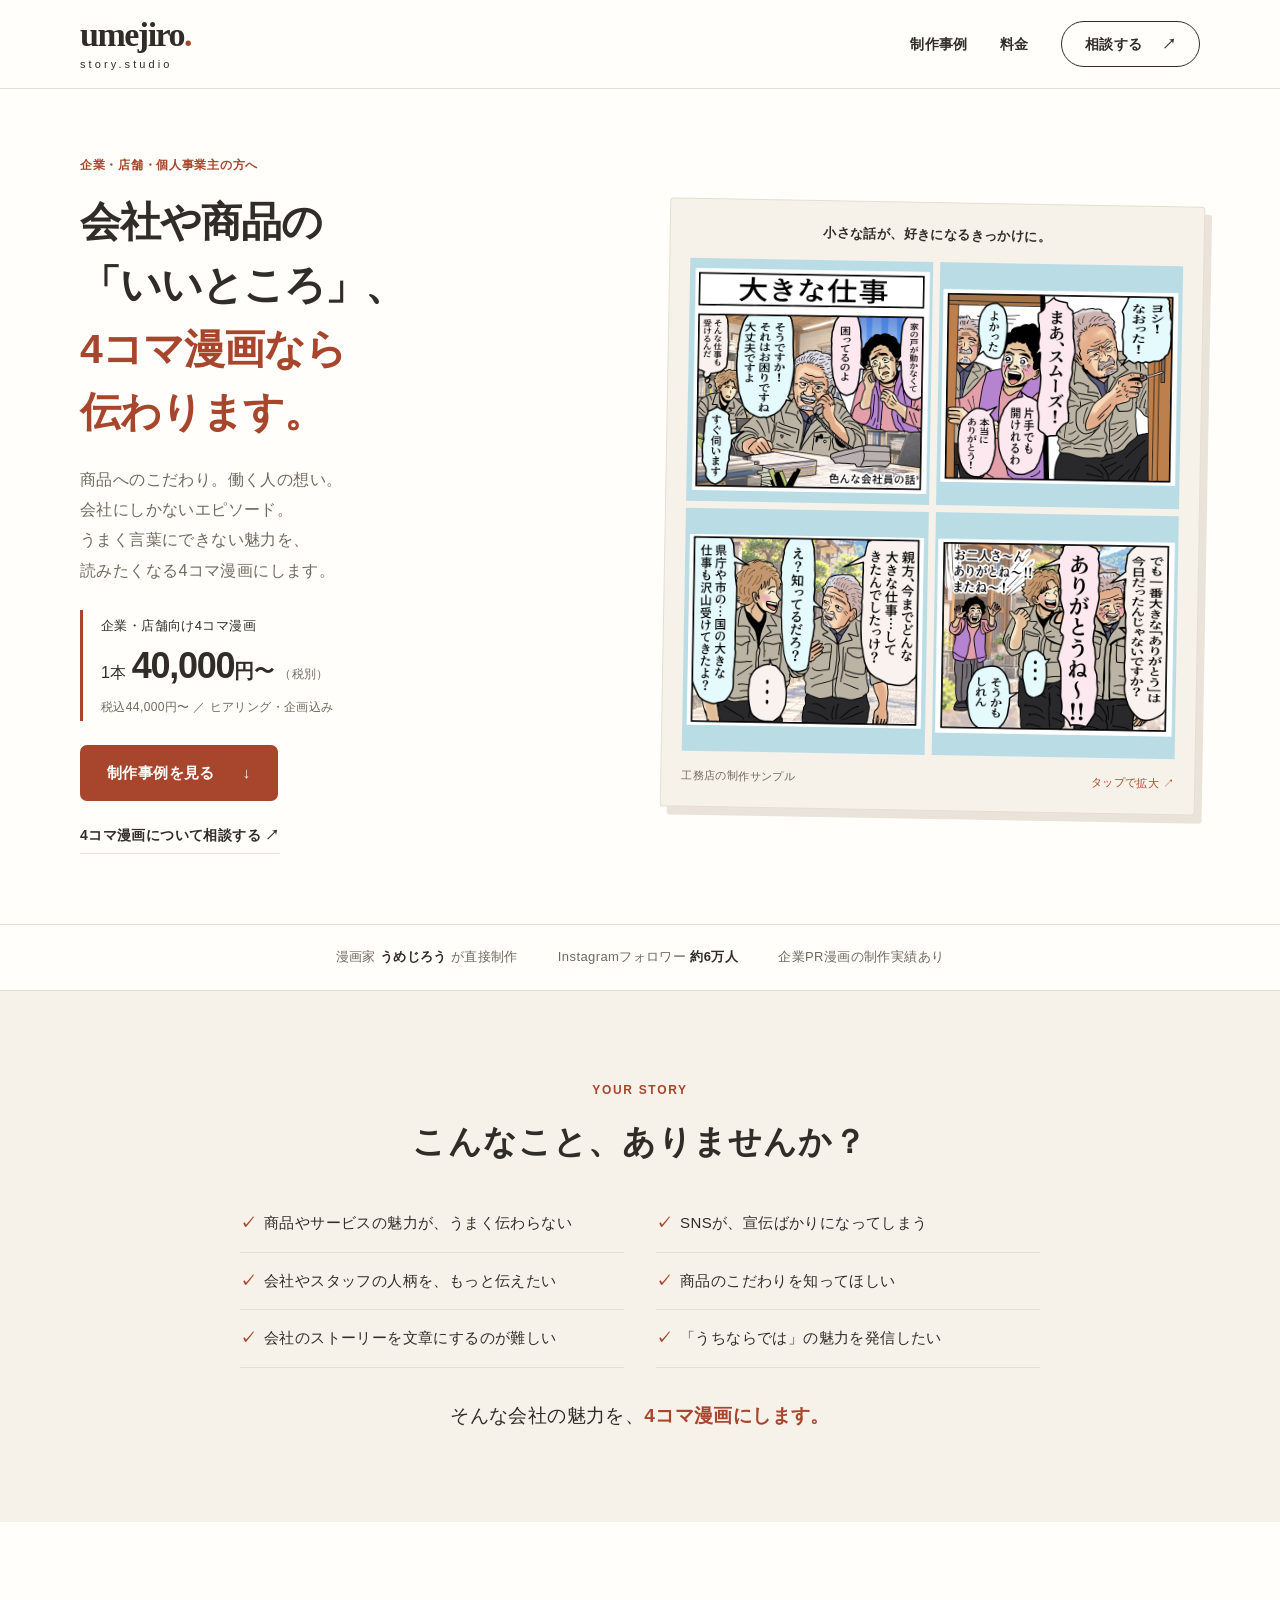
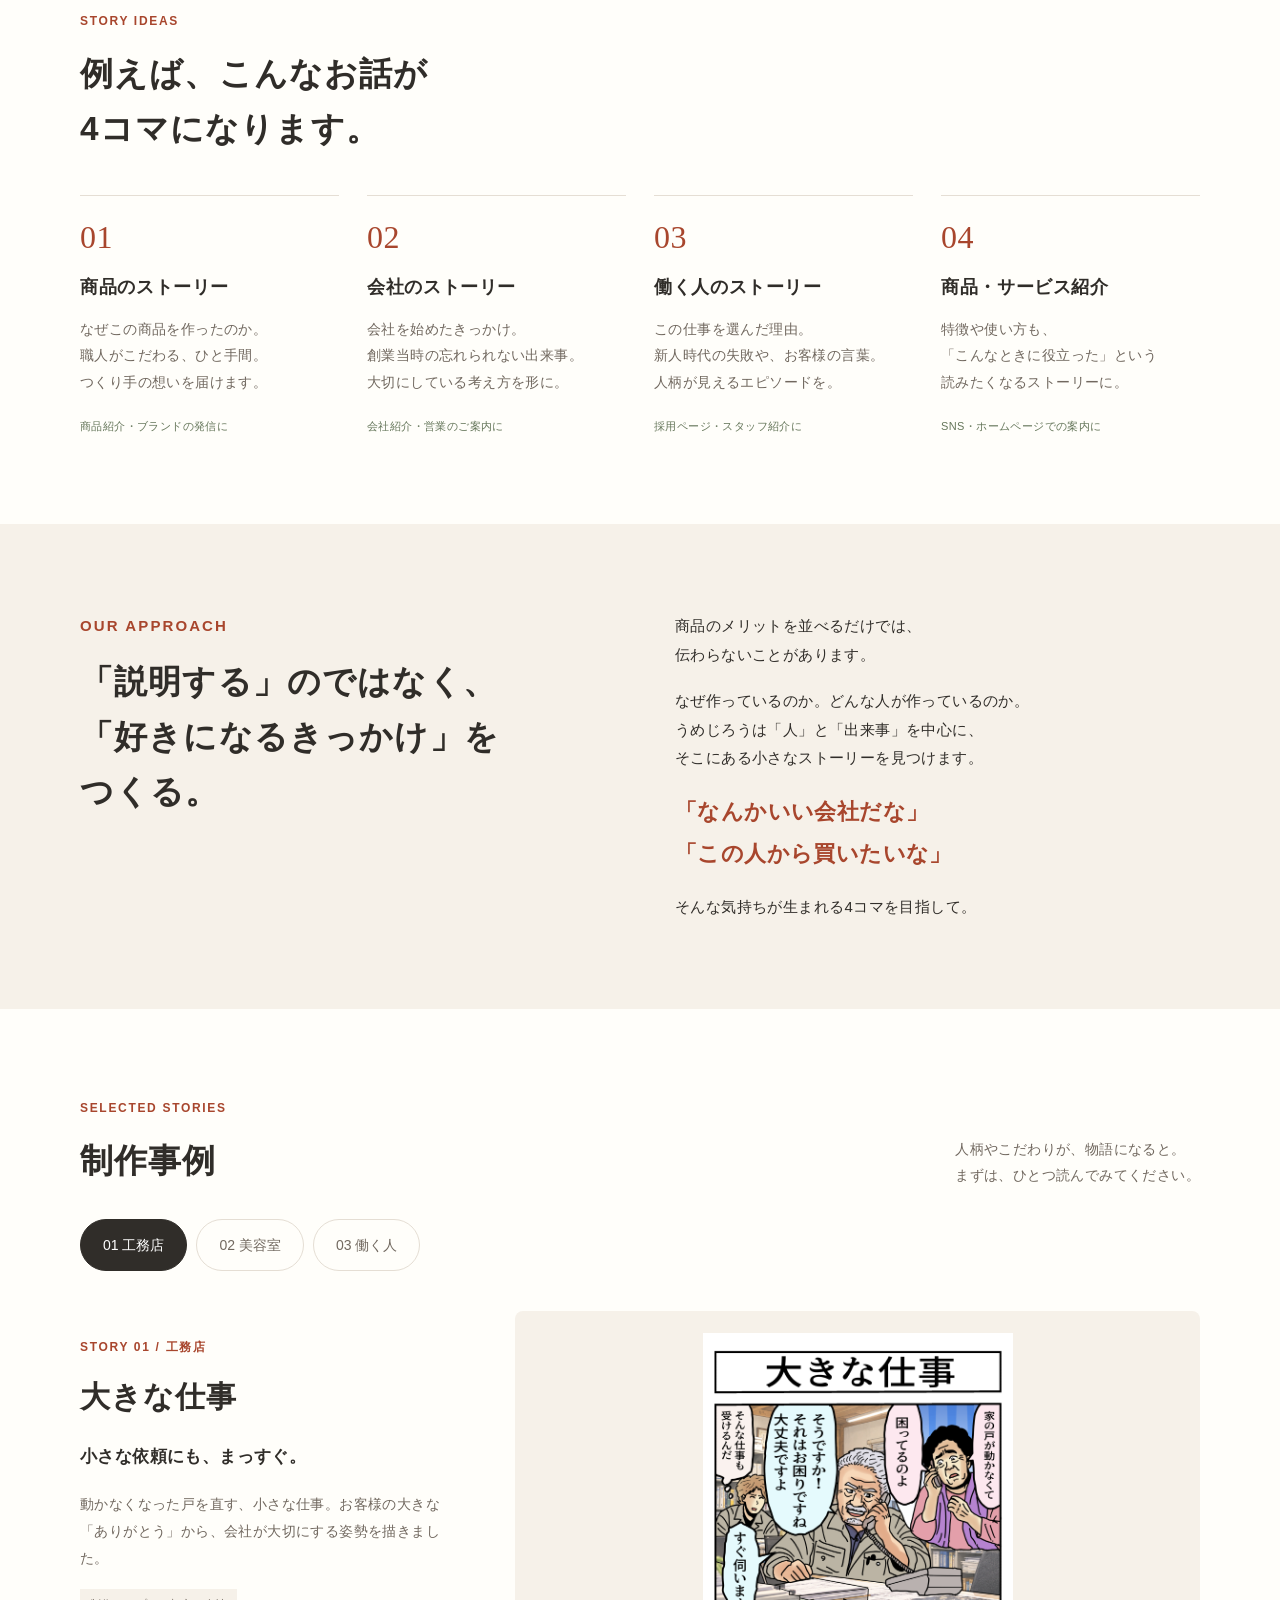
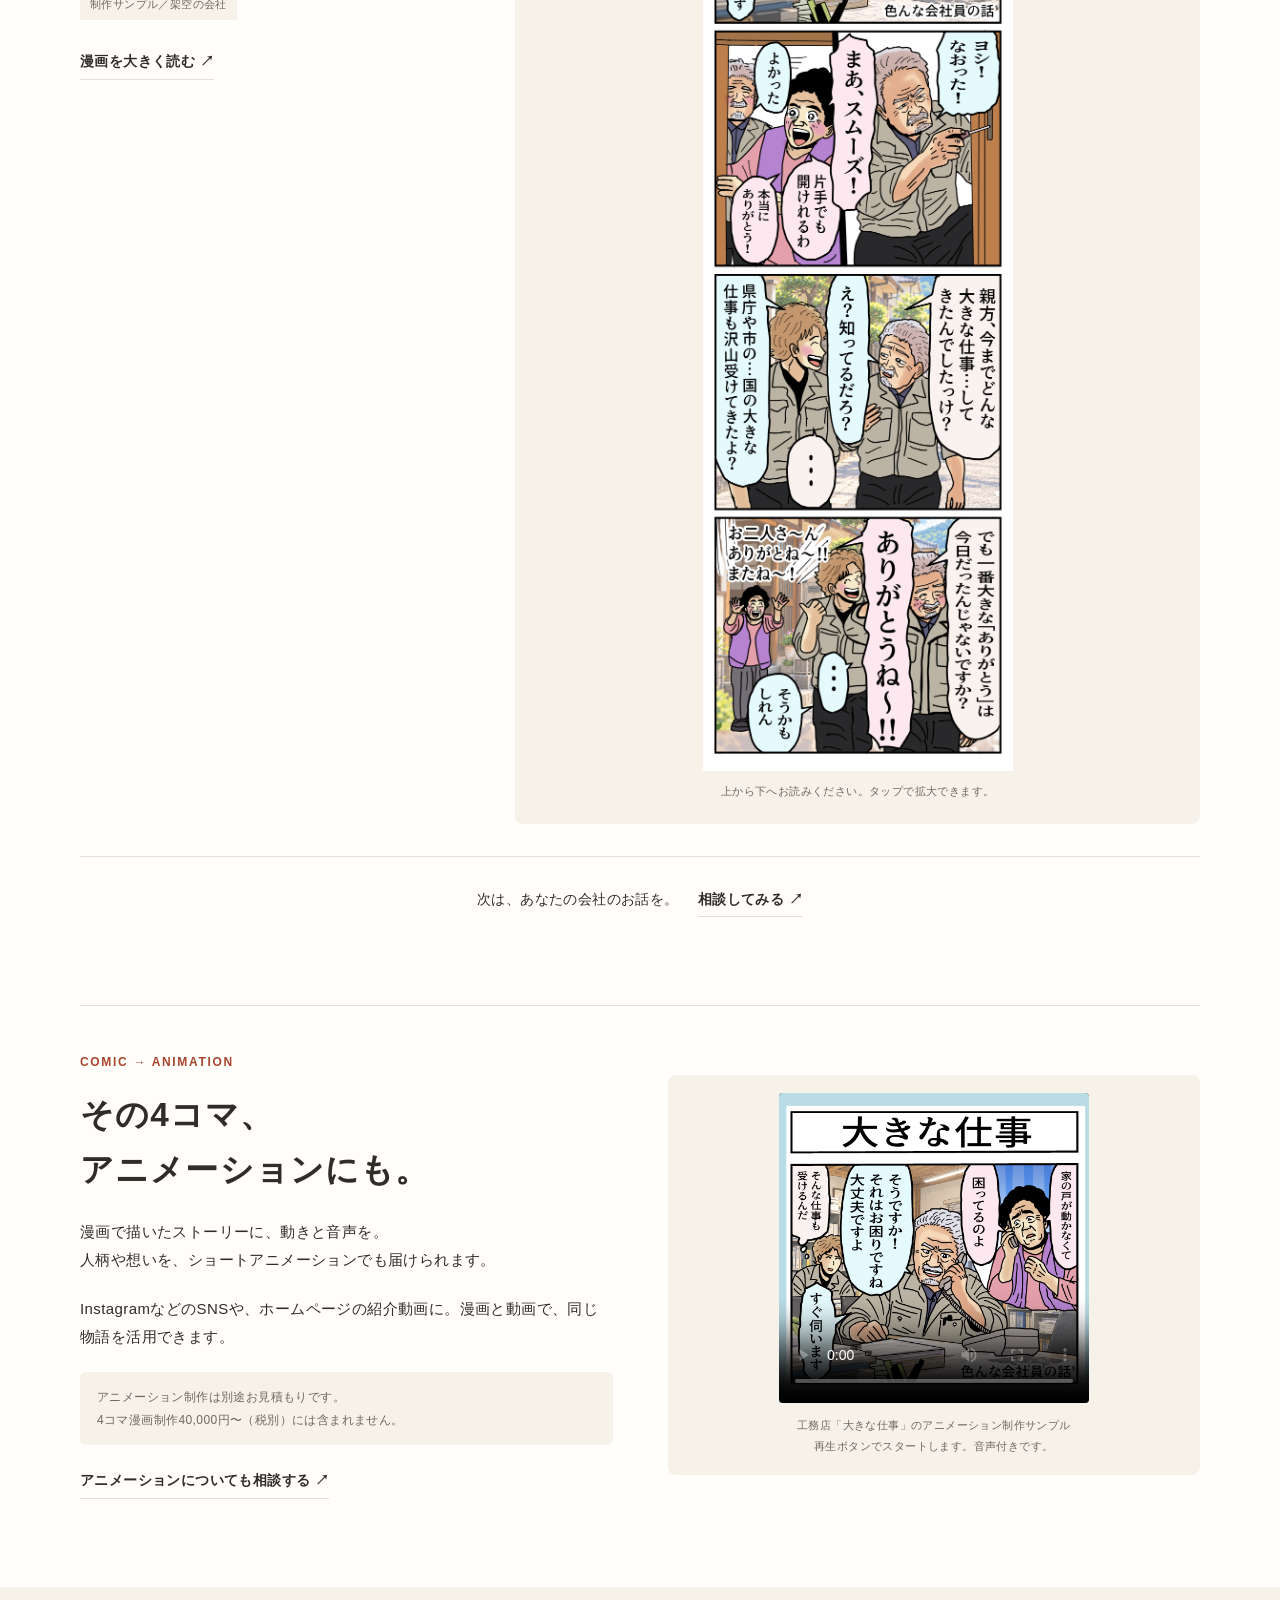
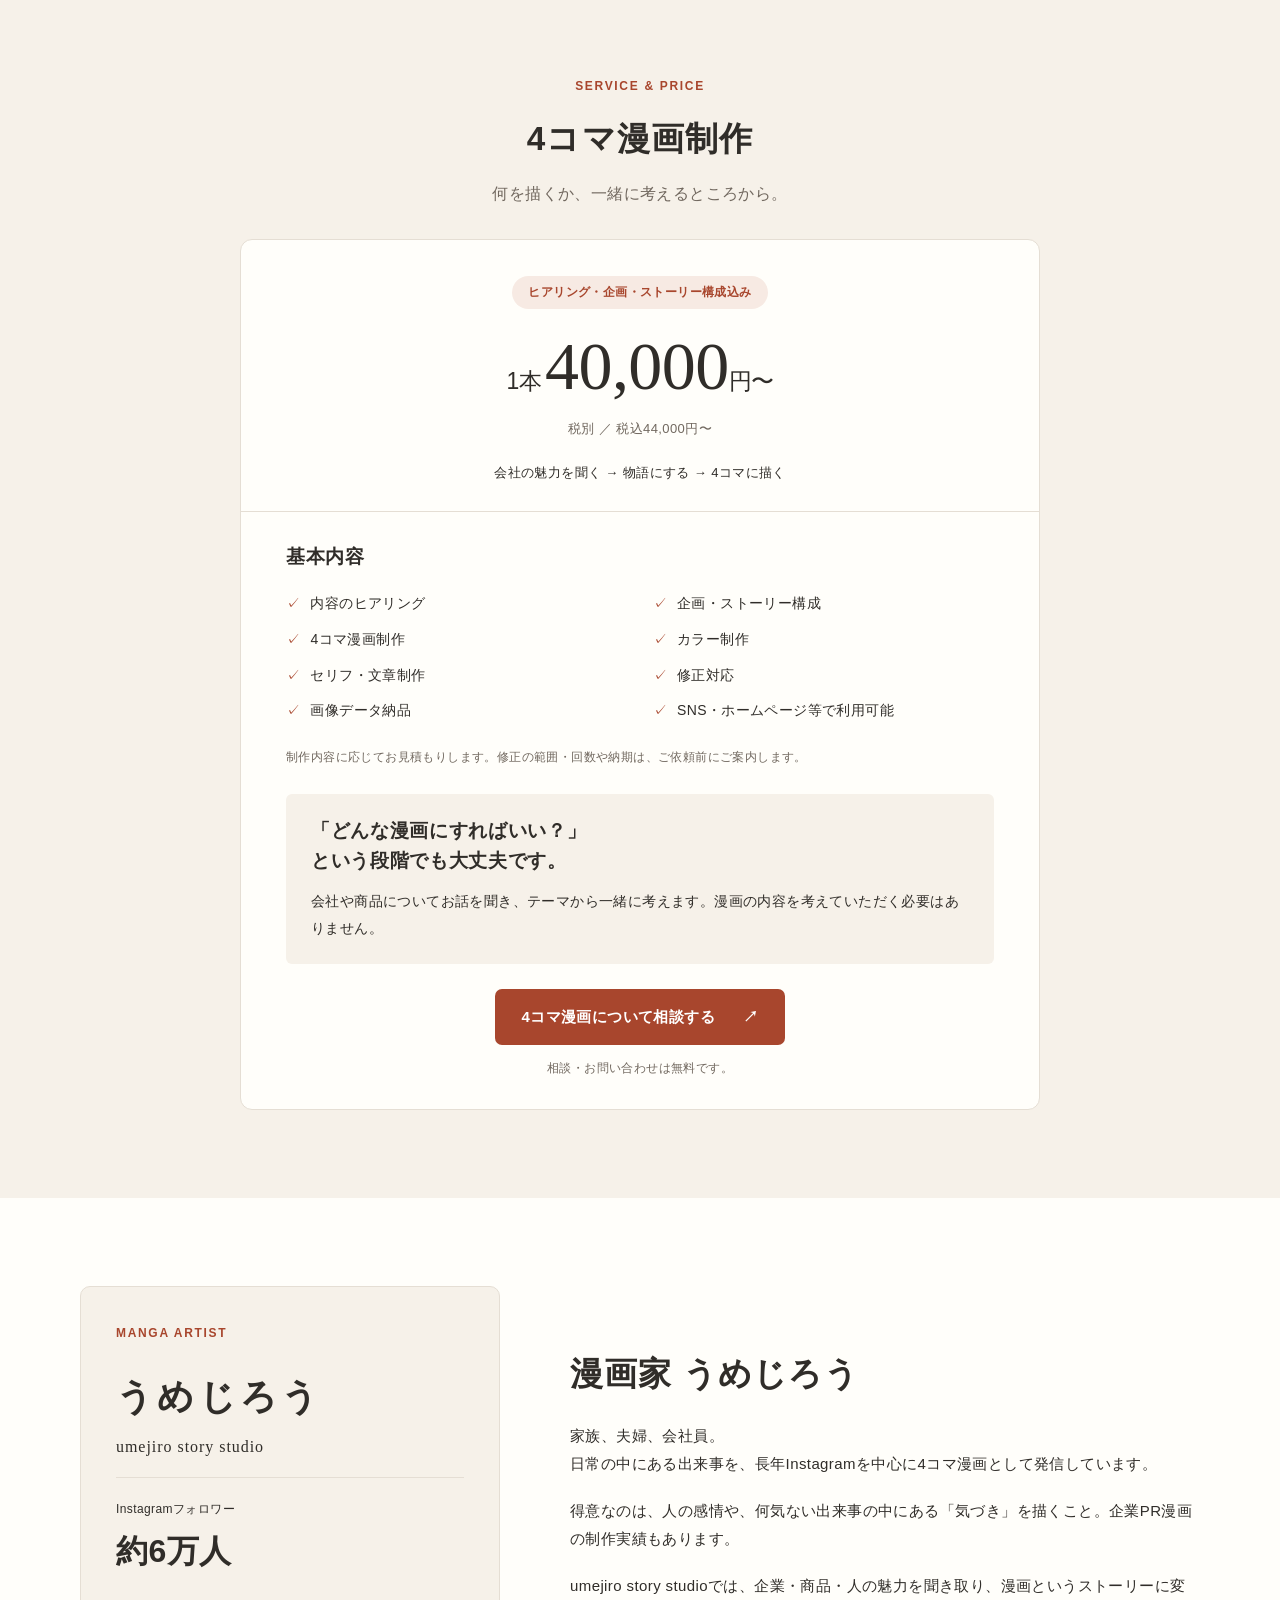
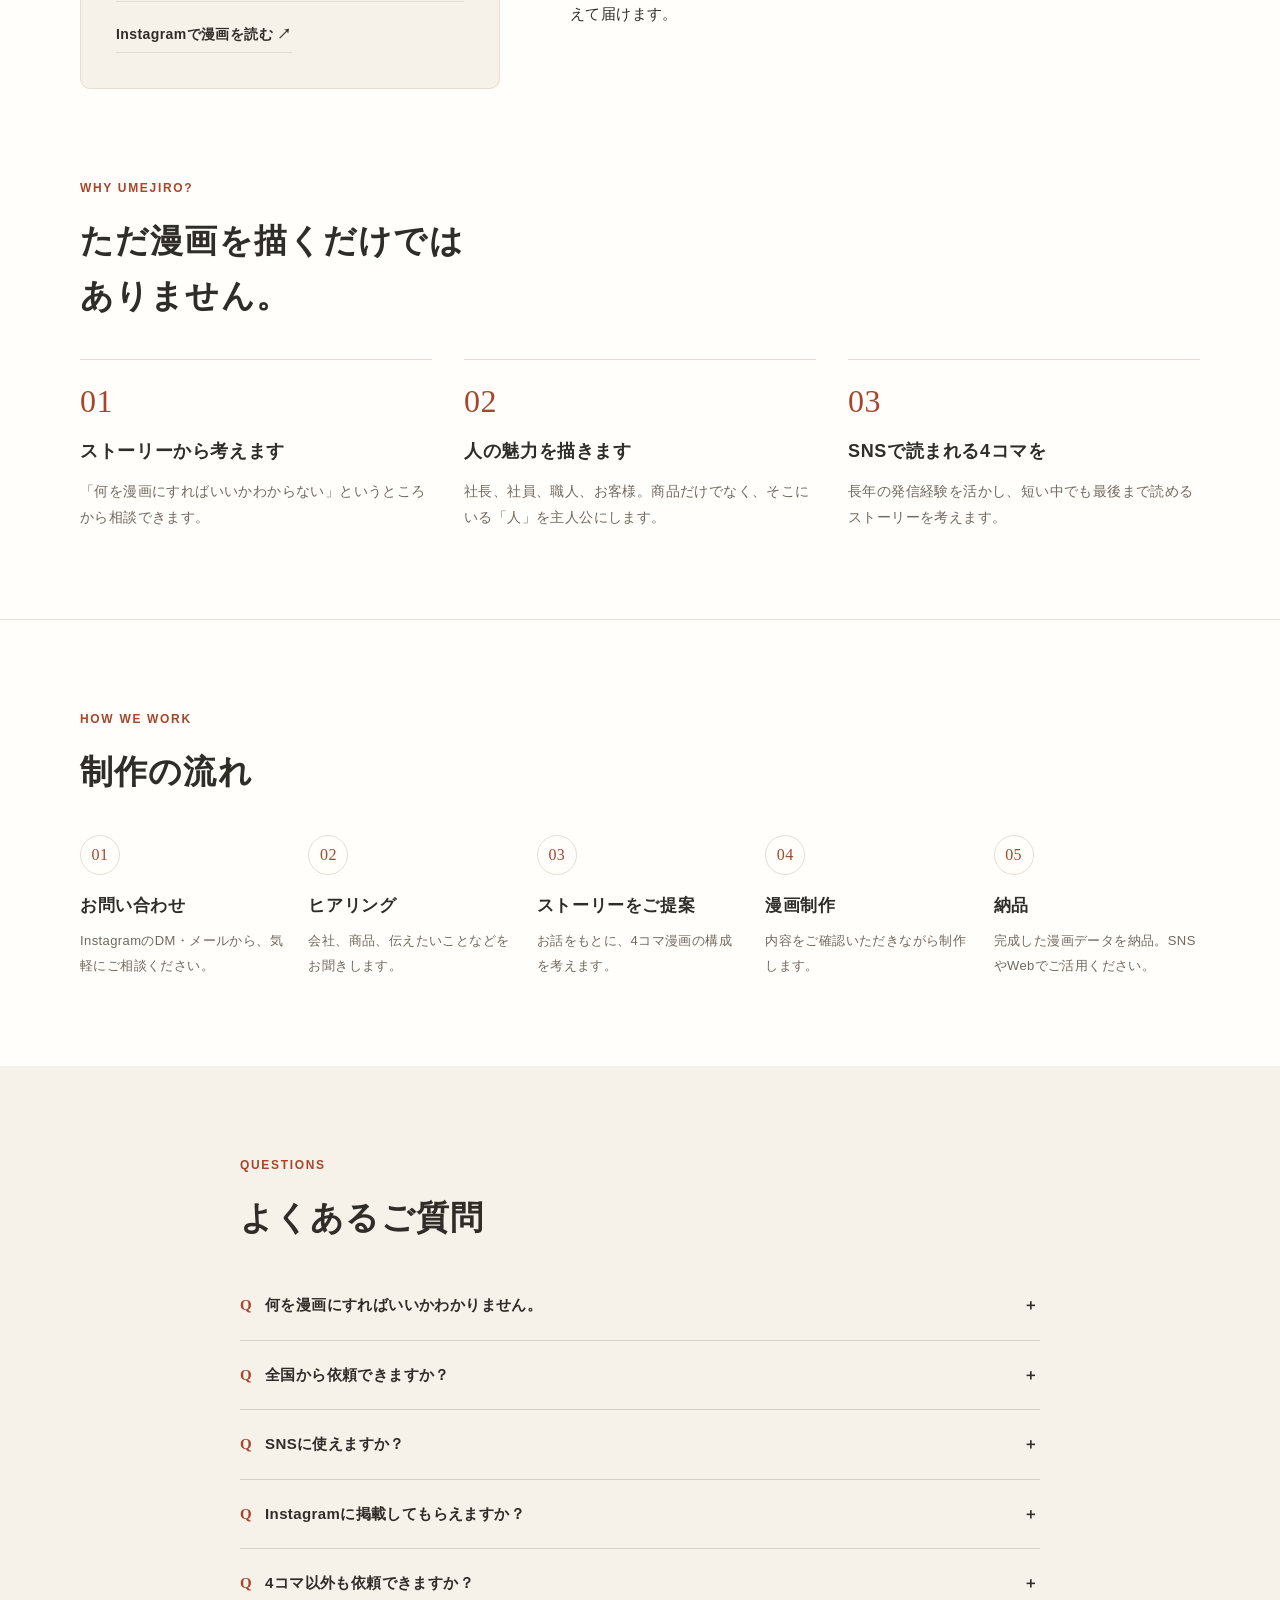
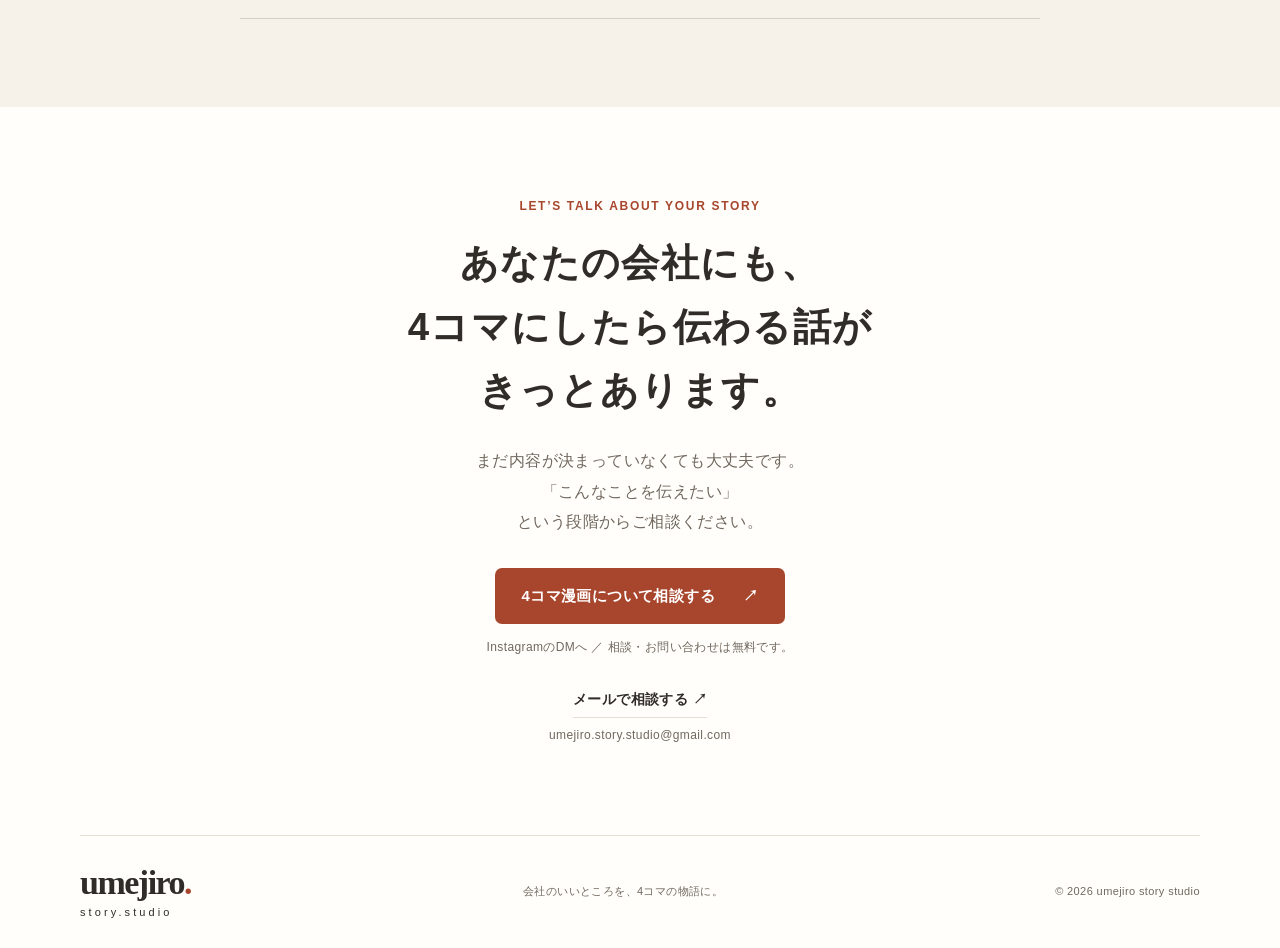
==== commit c01de984: "Add files via upload" ====
--- a/index.html
+++ b/index.html
@@ -1,180 +1,20 @@
 <!doctype html>
-<html lang="ja">
-<head>
-  <meta charset="utf-8">
-  <meta name="viewport" content="width=device-width, initial-scale=1">
-  <title>umejiro story studio｜好きをつくるストーリーPR</title>
-  <meta name="description" content="「なんか好き。」には、理由がある。企業・商品・人の魅力を見つけて、4コマとショートアニメに。企画・ストーリー設計込み98,000円（税込）。無料で企画1案をご相談いただけます。">
-  <link rel="stylesheet" href="styles.css">
-</head>
-<body>
-  <header class="site-header">
-    <div class="container header-inner">
-      <a class="brand" href="#top" aria-label="umejiro story studio トップ">
-        <span class="brand-main">umejiro<span class="dot">.</span></span>
-        <span class="brand-sub">story.studio</span>
-      </a>
-      <nav class="nav">
-        <a href="#concept">サービスの魅力</a>
-        <a href="#works">制作例</a>
-        <a href="#service">料金</a>
-        <a class="nav-cta" href="#contact">無料相談</a>
-      </nav>
-    </div>
-  </header>
-
-  <main id="top">
-    <section class="hero">
-      <div class="container hero-grid">
-        <div class="hero-copy">
-          <p class="eyebrow">企業・商品・人の「らしさ」を、ストーリーに。</p>
-          <h1><span>「なんか好き。」には、</span><br>理由がある。<br><em>その理由を、物語に。</em></h1>
-          <p class="lead">人柄。こだわり。想い。<br>あなたらしい魅力を見つけて、<br>4コマとショートアニメに。</p>
-          <div class="hero-actions"><a class="button primary" href="#contact">うちならどんな物語になる？ <span aria-hidden="true">↗</span></a></div>
-          <p class="studio-sign">umejiro story studio</p>
-        </div>
-        <figure class="hero-art">
-          <span class="art-label">人柄が見えると、ちょっと好きになる。</span>
-          <a href="#works" aria-label="漫画とアニメの制作例を見る"><img src="manga1.JPG" alt="建設現場の社長と社員を描いた既存の漫画サンプル" width="1080" height="1080" fetchpriority="high" decoding="async"></a>
-          <figcaption>会社のいつもの風景にも、物語の種がある。</figcaption>
-        </figure>
-      </div>
-    </section>
-    <section id="concept" class="section concept">
-      <div class="container narrow">
-        <p class="section-kicker">BEFORE → AFTER</p><h2>たとえば。</h2>
-        <p class="example-note">ある会社を想定した、架空の例です。</p>
-        <div class="before-card"><span class="tag">BEFORE ／ よくある会社紹介</span><p>「創業50年。<br class="mobile-break">地域密着の会社です。」</p></div>
-        <p class="story-arrow" aria-hidden="true">↓</p>
-        <p class="story-turn">でも、本当に伝えたいのは<br>そこじゃない。</p>
-        <p class="story-arrow" aria-hidden="true">↓</p>
-        <div class="after-card"><span class="tag">AFTER ／ 見つけた、その会社らしさ</span><p>先代の頃から、<br>小さな修理でも<br><strong>困っている人を<br class="mobile-break">断らなかった。</strong></p></div>
-        <p class="story-arrow" aria-hidden="true">↓</p>
-        <h3 class="story-result">その「好きになる理由」を、<br>物語に。</h3>
-        <figure class="episode-comic">
-          <a href="sigoto-comic.JPG" target="_blank" rel="noopener noreferrer" aria-label="4コマ漫画「大きな仕事」を拡大（別タブ）">
-            <img src="sigoto-comic.JPG" alt="4コマ漫画「大きな仕事」。戸の修理に応じる親方と若手。お客様の大きなありがとうから、小さな仕事の価値に気づく物語。" width="650" height="2175" loading="lazy" decoding="async">
-          </a>
-          <figcaption><span class="episode-hint">上から下へお読みください。タップで拡大できます。</span><strong>小さな困りごとにも向き合う。<br>その姿勢が、「この会社に頼みたい」につながる。</strong><small>架空の会社を想定した制作サンプルです。</small></figcaption>
-        </figure>
-        <a class="text-link" href="#works">完成した漫画・アニメを見る ↓</a>
-      </div>
-    </section>
-    <section id="process" class="section process">
-      <div class="container"><p class="section-kicker">HOW WE CREATE</p><h2>見つける。描く。動かす。</h2>
-        <ol class="process-grid">
-          <li class="process-card"><span class="process-step">01</span><h3>見つける</h3><p>人柄・こだわり・想いから<br>「好きになる理由」を見つける</p></li>
-          <li class="process-card"><span class="process-step">02</span><h3>描く</h3><p>心に残る<br>4コマストーリーに</p></li>
-          <li class="process-card"><span class="process-step">03</span><h3>動かす</h3><p>約20秒の<br>ショートアニメに</p></li>
-        </ol>
-      </div>
-    </section>
-    <section id="uses" class="section uses">
-      <div class="container"><p class="section-kicker">STORIES FOR YOUR BUSINESS</p><h2>「好き」が、きっかけに。</h2>
-        <div class="reason-grid">
-          <article class="reason-card"><span>01 ／ 会社・社長</span><h3>「この人に<br>お願いしたい」</h3><p>人柄や仕事への姿勢を。</p></article>
-          <article class="reason-card"><span>02 ／ 商品</span><h3>「これ、<br>使ってみたい」</h3><p>つくり手のこだわりや想いを。</p></article>
-          <article class="reason-card"><span>03 ／ お店・サービス</span><h3>「ここに<br>行ってみたい」</h3><p>その場所ならではの魅力を。</p></article>
-        </div>
-        <p class="usage-note">SNS・ホームページ・営業のご案内に。採用の発信にも活用できます。</p>
-      </div>
-    </section>
-    <section id="works" class="section works">
-      <div class="container">
-        <div class="section-heading">
-          <div>
-            <p class="section-kicker">WORKS</p>
-            <h2>物語になると、<br>魅力が見えてくる。</h2>
-          </div>
-          <p>会社・商品・お店。それぞれの「らしさ」を、物語に。</p>
-        </div>
-
-        <div class="work-grid">
-          <article class="work-card">
-            <p class="comic-hint"><span class="comic-desktop-hint">左から右、上から下へお読みください。</span>画像を押すと別タブで大きく表示できます。</p>
-            <div class="comic-pages" role="group" aria-label="美容室向けストーリーPR 4コマ漫画サンプル">
-              <!-- スマホ用の縦4コマ画像：差し替え時は下の href と src を同じ画像パスに変更してください。 -->
-              <a class="comic-mobile" href="salon-comic.jpg" target="_blank" rel="noopener noreferrer" aria-label="美容室向けストーリーPRの縦4コマ漫画を大きく表示（別タブ）">
-                <img src="salon-comic.jpg" width="650" height="2175" alt="美容室向けストーリーPRの4コマ漫画（上から下へお読みください）" loading="lazy" decoding="async">
-              </a>
-              <a class="comic-page" href="1salon-comic1.JPG" target="_blank" rel="noopener noreferrer" aria-label="美容室向けストーリーPRの漫画、1枚目を大きく表示（別タブ）">
-                <img class="work-media" src="1salon-comic1.JPG" alt="美容室向けストーリーPRの漫画、1枚目" width="1080" height="1080" loading="lazy" decoding="async">
-              </a>
-              <a class="comic-page" href="salon-comic2.JPG" target="_blank" rel="noopener noreferrer" aria-label="美容室向けストーリーPRの漫画、2枚目を大きく表示（別タブ）">
-                <img class="work-media" src="salon-comic2.JPG" alt="美容室向けストーリーPRの漫画、2枚目" width="1080" height="1080" loading="lazy" decoding="async">
-              </a>
-              <a class="comic-page" href="salon-comic3.JPG" target="_blank" rel="noopener noreferrer" aria-label="美容室向けストーリーPRの漫画、3枚目を大きく表示（別タブ）">
-                <img class="work-media" src="salon-comic3.JPG" alt="美容室向けストーリーPRの漫画、3枚目" width="1080" height="1080" loading="lazy" decoding="async">
-              </a>
-              <a class="comic-page" href="salon-comic4.JPG" target="_blank" rel="noopener noreferrer" aria-label="美容室向けストーリーPRの漫画、4枚目を大きく表示（別タブ）">
-                <img class="work-media" src="salon-comic4.JPG" alt="美容室向けストーリーPRの漫画、4枚目" width="1080" height="1080" loading="lazy" decoding="async">
-              </a>
-
-            </div>
-            <div class="work-body">
-              <span class="tag">お店・サービス ／ 美容室サンプル</span>
-              <h3>「うまく話せなくても、<br>ここなら相談できそう。」</h3>
-              <p>希望を伝えるのが苦手な人にも寄り添う。<br>その美容師さんらしさを、4コマに。</p>
-
-            </div>
-          </article>
-
-          <article class="work-card animation-card">
-            <video class="work-media" controls playsinline preload="metadata" poster="1salon-comic1.JPG" aria-label="美容室向けストーリーPRのアニメーション">
-              <source src="salon-animation.MP4" type="video/mp4">
-              お使いのブラウザでは動画を再生できません。<a href="salon-animation.MP4">動画を開く</a>
-            </video>
-            <div class="work-body">
-              <span class="tag">ANIMATION</span>
-              <h3>同じ物語を、ショートアニメに。</h3>
-              <p>表情や動きで伝わる、人柄と想い。<br>音声付きのサンプルです（約29秒）。</p>
-            </div>
-          </article>
-        </div>
-        <div class="sample-grid">
-          <article class="work-card business-sample">
-            <a href="manga1.JPG" target="_blank" rel="noopener noreferrer" aria-label="建設業の1コマ表現サンプルを拡大（別タブ）"><img src="manga1.JPG" alt="建設現場の若い社員と親方を描いた1コマの表現サンプル" width="1080" height="1080" loading="lazy" decoding="async"></a>
-            <div class="work-body"><span class="tag">会社・人 ／ 建設業の表現サンプル</span><h3>働く人も、物語の主人公に。</h3><p>社長や社員の人柄を、漫画の表現で。</p></div>
-          </article>
-          <aside class="sample-note"><p class="section-kicker">YOUR STORY</p><h3>次は、あなたの<br>「らしさ」を。</h3><p>製造業のこだわりも。<br>商品に込めた想いも。<br>お店の小さな気づかいも。</p><a class="text-link" href="#contact">うちならどんな物語になる？ →</a></aside>
-        </div>
-        <details class="other-sample"><summary>美容室サンプルの別レイアウトを見る</summary>              <a class="comic-page comic-page-final" href="salon-comic5.JPG" target="_blank" rel="noopener noreferrer" aria-label="美容室向けストーリーPRのLP風完成イメージを大きく表示（別タブ）">
-                <img class="work-media" src="salon-comic5.JPG" alt="美容室向けストーリーPRのLP風完成イメージ" width="1080" height="1080" loading="lazy" decoding="async">
-              </a></details>
-      </div>
-    </section>
-
-
-    <section id="service" class="section service">
-      <div class="container narrow"><p class="section-kicker">SERVICE & PRICE</p><h2>好きをつくる<br>ストーリーPR</h2>
-        <div class="service-card">
-          <div class="service-price"><span class="planning-badge">企画・ストーリー設計込み</span><p class="price-intro">魅力を見つけるところから、一緒に。</p><strong>98,000<span>円</span></strong><small>税込</small></div>
-          <div class="service-details"><h3>物語をつくり、届けるまで。</h3><ul><li>魅力の発見・企画</li><li>ストーリー構成</li><li>4コマ漫画</li><li>約20秒のショートアニメーション</li><li>SNS・ホームページで使用可能</li></ul>
-          <details class="delivery-details"><summary>制作・納品の詳細</summary><p>事前ヒアリング、簡易ナレーション・音声、修正2回、SNS・Web掲載用データ納品を含みます。</p></details></div>
-          <div class="service-cta"><a class="button primary" href="#contact">無料で1案相談する <span aria-hidden="true">↗</span></a></div>
-        </div>
-      </div>
-    </section>
-    <section id="why-umejiro" class="section why-umejiro">
-      <div class="container narrow"><p class="section-kicker">WHY UMEJIRO?</p><h2>漫画を描く前に、<br>「何を描くか」を<br class="mobile-break">考えます。</h2>
-        <div class="why-short"><p>あなた自身では<br>当たり前になっている魅力。</p><p>お客様から見れば、<br>それが「好きになる理由」かもしれません。</p><p class="why-final">それを見つけて、物語にします。</p></div>
-        <p class="author-sign">うめじろう <span>／ umejiro story studio</span></p>
-      </div>
-    </section>
-    <section id="contact" class="section contact">
-      <div class="container contact-box"><p class="section-kicker">LET’S FIND YOUR STORY</p><h2>あなたなら、<br>どんな物語になるだろう。</h2><p>まずは「こんなストーリーが作れそう」という<br class="desktop-break">簡単な企画を1案ご提案します。</p>
-        <div class="contact-actions"><a class="button primary large" href="https://www.instagram.com/umeda_umejiro" target="_blank" rel="noopener noreferrer">無料で1案相談する <span aria-hidden="true">↗</span></a><span class="contact-note">InstagramのDMでご相談ください</span><a class="email-link" href="mailto:umejiro.story.studio@gmail.com?subject=%E7%84%A1%E6%96%99%E4%BC%81%E7%94%BB1%E6%A1%88%E3%81%AE%E7%9B%B8%E8%AB%87">メールで相談する →</a></div>
-      </div>
-    </section>
-  </main>
-  <footer class="footer">
-    <div class="container footer-inner">
-      <div class="brand footer-brand">
-        <span class="brand-main">umejiro<span class="dot">.</span></span>
-        <span class="brand-sub">story.studio</span>
-      </div>
-      <p>© 2026 umejiro story studio</p>
-    </div>
-  </footer>
-</body>
-</html>
+<html lang="ja"><head><meta charset="utf-8"><meta name="viewport" content="width=device-width,initial-scale=1"><meta name="theme-color" content="#fbf8f3"><title>企業・店舗向け4コマ漫画制作｜umejiro story studio</title><meta name="description" content="会社や商品のいいところを、読みたくなる4コマ漫画に。漫画家うめじろうがヒアリング・企画・ストーリー構成から制作。1本40,000円〜（税別）。企業・店舗・個人事業主のご相談をお待ちしています。"><link rel="stylesheet" href="styles.css"><script src="site.js" defer></script></head>
+<body><a class="skip" href="#main">本文へ移動</a>
+<header class="header"><div class="wrap header-inner"><a class="brand" href="#top" aria-label="umejiro story studio トップ"><b>umejiro<span>.</span></b><small>story.studio</small></a><nav aria-label="メインナビゲーション"><a href="#works">制作事例</a><a href="#service">料金</a><a class="nav-contact" href="#contact">相談する <span aria-hidden="true">↗</span></a></nav></div></header>
+<main id="main"><section class="hero wrap" id="top"><div class="hero-copy"><p class="kicker">企業・店舗・個人事業主の方へ</p><h1>会社や商品の<br>「いいところ」、<br><em>4コマ漫画なら<br>伝わります。</em></h1><p class="hero-lead">商品へのこだわり。働く人の想い。<br>会社にしかないエピソード。<br>うまく言葉にできない魅力を、<br>読みたくなる4コマ漫画にします。</p><div class="hero-price"><span>企業・店舗向け4コマ漫画</span><p>1本 <strong>40,000<small>円〜</small></strong><span>（税別）</span></p><small>税込44,000円〜 ／ ヒアリング・企画込み</small></div><div class="hero-actions"><a class="button primary" href="#works">制作事例を見る <span aria-hidden="true">↓</span></a><a class="text-link" href="#contact">4コマ漫画について相談する ↗</a></div></div><figure class="hero-art"><div class="paper-label">小さな話が、好きになるきっかけに。</div><a class="comic-grid zoom-link" href="sigoto-comic.JPG" data-comic-title="大きな仕事" aria-label="工務店の4コマ漫画を拡大して読む"><img src="sigoto-comic1.JPG" alt="戸が動かず困っているお客様からの電話" width="1080" height="1080" fetchpriority="high"><img src="sigoto-comic2.JPG" alt="戸を直し、片手でも開くと喜ぶお客様" width="1080" height="1080"><img src="sigoto-comic3.JPG" alt="これまでの大きな仕事について話す親方と若手" width="1080" height="1080"><img src="sigoto-comic4.JPG" alt="お客様からの大きなありがとうに気づく二人" width="1080" height="1080"></a><figcaption>工務店の制作サンプル <span>タップで拡大 ↗</span></figcaption></figure></section>
+<div class="trust-strip"><div class="wrap"><span>漫画家 <b>うめじろう</b> が直接制作</span><span>Instagramフォロワー <b>約6万人</b></span><span>企業PR漫画の制作実績あり</span></div></div>
+<section class="section concerns"><div class="wrap compact"><p class="kicker">YOUR STORY</p><h2>こんなこと、ありませんか？</h2><ul class="concern-list"><li>商品やサービスの魅力が、うまく伝わらない</li><li>SNSが、宣伝ばかりになってしまう</li><li>会社やスタッフの人柄を、もっと伝えたい</li><li>商品のこだわりを知ってほしい</li><li>会社のストーリーを文章にするのが難しい</li><li>「うちならでは」の魅力を発信したい</li></ul><p class="section-answer">そんな会社の魅力を、<br class="small-only"><strong>4コマ漫画にします。</strong></p></div></section>
+<section class="section" id="stories"><div class="wrap"><p class="kicker">STORY IDEAS</p><h2>例えば、こんなお話が<br>4コマになります。</h2><div class="ideas"><article><span class="number">01</span><h3>商品のストーリー</h3><p>なぜこの商品を作ったのか。<br>職人がこだわる、ひと手間。<br>つくり手の想いを届けます。</p><small>商品紹介・ブランドの発信に</small></article><article><span class="number">02</span><h3>会社のストーリー</h3><p>会社を始めたきっかけ。<br>創業当時の忘れられない出来事。<br>大切にしている考え方を形に。</p><small>会社紹介・営業のご案内に</small></article><article><span class="number">03</span><h3>働く人のストーリー</h3><p>この仕事を選んだ理由。<br>新人時代の失敗や、お客様の言葉。<br>人柄が見えるエピソードを。</p><small>採用ページ・スタッフ紹介に</small></article><article><span class="number">04</span><h3>商品・サービス紹介</h3><p>特徴や使い方も、<br>「こんなときに役立った」という<br>読みたくなるストーリーに。</p><small>SNS・ホームページでの案内に</small></article></div></div></section>
+<section class="section approach" id="concept"><div class="wrap approach-grid"><div><p class="kicker">OUR APPROACH</p><h2>「説明する」のではなく、<br>「好きになるきっかけ」を<br>つくる。</h2></div><div><p>商品のメリットを並べるだけでは、<br>伝わらないことがあります。</p><p>なぜ作っているのか。どんな人が作っているのか。<br>うめじろうは「人」と「出来事」を中心に、<br>そこにある小さなストーリーを見つけます。</p><p class="approach-end">「なんかいい会社だな」<br>「この人から買いたいな」</p><p>そんな気持ちが生まれる4コマを目指して。</p></div></div></section>
+<section class="section works" id="works"><div class="wrap"><div class="section-head"><div><p class="kicker">SELECTED STORIES</p><h2>制作事例</h2></div><p>人柄やこだわりが、物語になると。<br>まずは、ひとつ読んでみてください。</p></div><div class="work-tabs" aria-label="読む漫画を選ぶ"><button id="tab-building" type="button" data-panel="work-building">01 工務店</button><button id="tab-salon" type="button" data-panel="work-salon">02 美容室</button><button id="tab-people" type="button" data-panel="work-people">03 働く人</button></div><article id="work-building" class="work-panel" aria-labelledby="tab-building"><div class="work-info"><p class="kicker">STORY 01 / 工務店</p><h3>大きな仕事</h3><p class="work-theme">小さな依頼にも、まっすぐ。</p><p>動かなくなった戸を直す、小さな仕事。お客様の大きな「ありがとう」から、会社が大切にする姿勢を描きました。</p><p class="sample-label">制作サンプル／架空の会社</p><a class="text-link zoom-link" href="sigoto-comic.JPG" data-comic-title="大きな仕事">漫画を大きく読む <span aria-hidden="true">↗</span></a></div><div class="work-art"><a class="zoom-link comic-strip" href="sigoto-comic.JPG" data-comic-title="大きな仕事" aria-label="大きな仕事を拡大して読む"><img src="sigoto-comic.JPG" alt="大きな仕事（上から下へ読む4コマ漫画）" loading="lazy" decoding="async"></a><p class="reading-note">上から下へお読みください。タップで拡大できます。</p></div></article><article id="work-salon" class="work-panel" aria-labelledby="tab-salon"><div class="work-info"><p class="kicker">STORY 02 / 美容室</p><h3>似合う髪型の、その先に。</h3><p class="work-theme">話すのが苦手な人にも、寄り添う。</p><p>髪型の希望をうまく話せないお客様。暮らしや人柄まで聞いて提案する、美容師の思いやりを物語に。</p><p class="sample-label">制作サンプル／架空のお店</p><a class="text-link zoom-link" href="salon-comic.jpg" data-comic-title="似合う髪型の、その先に。">漫画を大きく読む <span aria-hidden="true">↗</span></a></div><div class="work-art"><a class="zoom-link comic-strip" href="salon-comic.jpg" data-comic-title="似合う髪型の、その先に。" aria-label="似合う髪型の、その先に。を拡大して読む"><img src="salon-comic.jpg" alt="似合う髪型の、その先に。（上から下へ読む4コマ漫画）" loading="lazy" decoding="async"></a><p class="reading-note">上から下へお読みください。タップで拡大できます。</p></div></article><article id="work-people" class="work-panel" aria-labelledby="tab-people"><div class="work-info"><p class="kicker">STORY 03 / 働く人</p><h3>いけてる先輩</h3><p class="work-theme">何気ないひと言に、人柄が見える。</p><p>ひとりで調べ続ける新人に、先輩がかけた言葉。教え合う関係の温かさを、短い会話で描いた創作漫画です。</p><p class="sample-label">創作漫画／人物表現の例</p><a class="text-link zoom-link" href="さとピコ7.jpg" data-comic-title="いけてる先輩">漫画を大きく読む <span aria-hidden="true">↗</span></a></div><div class="work-art"><a class="zoom-link comic-strip" href="さとピコ7.jpg" data-comic-title="いけてる先輩" aria-label="いけてる先輩を拡大して読む"><img src="さとピコ7.jpg" alt="いけてる先輩（上から下へ読む4コマ漫画）" loading="lazy" decoding="async"></a><p class="reading-note">上から下へお読みください。タップで拡大できます。</p></div></article><p class="works-end">次は、あなたの会社のお話を。 <a class="text-link" href="#contact">相談してみる ↗</a></p></div></section>
+<section class="section animation-option" id="animation" aria-labelledby="animation-title"><div class="wrap animation-layout"><div class="animation-copy"><p class="kicker">COMIC → ANIMATION</p><h2 id="animation-title">その4コマ、<br>アニメーションにも。</h2><p>漫画で描いたストーリーに、動きと音声を。<br>人柄や想いを、ショートアニメーションでも届けられます。</p><p>InstagramなどのSNSや、ホームページの紹介動画に。漫画と動画で、同じ物語を活用できます。</p><p class="animation-note">アニメーション制作は別途お見積もりです。<br>4コマ漫画制作40,000円〜（税別）には含まれません。</p><a class="text-link" href="#contact">アニメーションについても相談する ↗</a></div><figure class="animation-example"><video controls playsinline preload="metadata" poster="sigoto-comic1.JPG" aria-label="工務店の4コマ漫画「大きな仕事」をもとにしたアニメーション制作サンプル"><source src="工務店 (アニメーション).MP4" type="video/mp4">動画を再生できない場合は、<a href="工務店 (アニメーション).MP4">こちらから動画を開いてください。</a></video><figcaption>工務店「大きな仕事」のアニメーション制作サンプル<br>再生ボタンでスタートします。音声付きです。</figcaption></figure></div></section>
+<section class="section price-section" id="service"><div class="wrap compact"><p class="kicker">SERVICE & PRICE</p><h2>4コマ漫画制作</h2><p class="section-lead">何を描くか、一緒に考えるところから。</p><div class="price-card"><div class="price-top"><span class="pill">ヒアリング・企画・ストーリー構成込み</span><p class="price"><span>1本</span> <strong>40,000</strong><span>円〜</span></p><p class="tax">税別 ／ 税込44,000円〜</p><p>会社の魅力を聞く → 物語にする → 4コマに描く</p></div><div class="price-content"><h3>基本内容</h3><ul class="included"><li>内容のヒアリング</li><li>企画・ストーリー構成</li><li>4コマ漫画制作</li><li>カラー制作</li><li>セリフ・文章制作</li><li>修正対応</li><li>画像データ納品</li><li>SNS・ホームページ等で利用可能</li></ul><p class="price-note">制作内容に応じてお見積もりします。修正の範囲・回数や納期は、ご依頼前にご案内します。</p><div class="reassurance"><h3>「どんな漫画にすればいい？」<br>という段階でも大丈夫です。</h3><p>会社や商品についてお話を聞き、テーマから一緒に考えます。漫画の内容を考えていただく必要はありません。</p></div><a class="button primary" href="#contact">4コマ漫画について相談する <span aria-hidden="true">↗</span></a><p class="micro">相談・お問い合わせは無料です。</p></div></div></div></section>
+<section class="section about" id="about"><div class="wrap about-grid"><div class="author-card"><p class="kicker">MANGA ARTIST</p><p class="author-name">うめじろう<span>umejiro story studio</span></p><div class="author-stat"><span>Instagramフォロワー</span><strong>約6万人</strong></div><a class="text-link" href="https://www.instagram.com/umeda_umejiro" target="_blank" rel="noopener noreferrer">Instagramで漫画を読む ↗</a></div><div><h2>漫画家 うめじろう</h2><p>家族、夫婦、会社員。<br>日常の中にある出来事を、長年Instagramを中心に4コマ漫画として発信しています。</p><p>得意なのは、人の感情や、何気ない出来事の中にある「気づき」を描くこと。企業PR漫画の制作実績もあります。</p><p>umejiro story studioでは、企業・商品・人の魅力を聞き取り、漫画というストーリーに変えて届けます。</p></div></div></section>
+<section class="section reasons" id="why-umejiro"><div class="wrap"><p class="kicker">WHY UMEJIRO?</p><h2>ただ漫画を描くだけでは<br>ありません。</h2><div class="reason-grid"><article><span class="number">01</span><h3>ストーリーから考えます</h3><p>「何を漫画にすればいいかわからない」というところから相談できます。</p></article><article><span class="number">02</span><h3>人の魅力を描きます</h3><p>社長、社員、職人、お客様。商品だけでなく、そこにいる「人」を主人公にします。</p></article><article><span class="number">03</span><h3>SNSで読まれる4コマを</h3><p>長年の発信経験を活かし、短い中でも最後まで読めるストーリーを考えます。</p></article></div></div></section>
+<section class="section" id="process"><div class="wrap"><p class="kicker">HOW WE WORK</p><h2>制作の流れ</h2><ol class="steps"><li><span>01</span><div><h3>お問い合わせ</h3><p>InstagramのDM・メールから、気軽にご相談ください。</p></div></li><li><span>02</span><div><h3>ヒアリング</h3><p>会社、商品、伝えたいことなどをお聞きします。</p></div></li><li><span>03</span><div><h3>ストーリーをご提案</h3><p>お話をもとに、4コマ漫画の構成を考えます。</p></div></li><li><span>04</span><div><h3>漫画制作</h3><p>内容をご確認いただきながら制作します。</p></div></li><li><span>05</span><div><h3>納品</h3><p>完成した漫画データを納品。SNSやWebでご活用ください。</p></div></li></ol></div></section>
+<section class="section faq" id="faq"><div class="wrap compact"><p class="kicker">QUESTIONS</p><h2>よくあるご質問</h2><details><summary>何を漫画にすればいいかわかりません。</summary><p>問題ありません。会社や商品についてお話を聞きながら、漫画にできそうなエピソードを一緒に探します。</p></details><details><summary>全国から依頼できますか？</summary><p>可能です。オンラインでヒアリング・制作できます。</p></details><details><summary>SNSに使えますか？</summary><p>はい。Instagramをはじめ、SNSやホームページ等で利用できます。</p></details><details><summary>Instagramに掲載してもらえますか？</summary><p>漫画制作と、うめじろうInstagramへの掲載は別サービスです。掲載をご希望の場合は別途ご相談ください。</p></details><details><summary>4コマ以外も依頼できますか？</summary><p>内容によって対応可能です。その他の制作も、まずはお問い合わせください。</p></details></div></section>
+<section class="section contact" id="contact"><div class="wrap compact"><p class="kicker">LET’S TALK ABOUT YOUR STORY</p><h2>あなたの会社にも、<br>4コマにしたら伝わる話が<br>きっとあります。</h2><p>まだ内容が決まっていなくても大丈夫です。<br>「こんなことを伝えたい」<br>という段階からご相談ください。</p><a class="button primary" href="https://www.instagram.com/umeda_umejiro" target="_blank" rel="noopener noreferrer">4コマ漫画について相談する <span aria-hidden="true">↗</span></a><p class="micro">InstagramのDMへ ／ 相談・お問い合わせは無料です。</p><a class="text-link email-cta" href="mailto:umejiro.story.studio@gmail.com?subject=4%E3%82%B3%E3%83%9E%E6%BC%AB%E7%94%BB%E5%88%B6%E4%BD%9C%E3%81%AE%E7%9B%B8%E8%AB%87">メールで相談する ↗</a><p class="email-address">umejiro.story.studio@gmail.com</p></div></section></main>
+<footer class="wrap footer"><a class="brand" href="#top"><b>umejiro<span>.</span></b><small>story.studio</small></a><p>会社のいいところを、4コマの物語に。</p><small>© 2026 umejiro story studio</small></footer>
+<dialog id="comic-dialog" aria-labelledby="dialog-title"><div class="dialog-bar"><p id="dialog-title">漫画を読む</p><button type="button" class="dialog-close" aria-label="拡大表示を閉じる">閉じる ×</button></div><div class="dialog-scroll"><img id="dialog-image" alt=""><p>上から下へお読みください。</p></div></dialog>
+</body></html>
--- a/styles.css
+++ b/styles.css
@@ -1,258 +1,13 @@
-:root{
-  --bg:#fffdf9;
-  --paper:#ffffff;
-  --ink:#24211f;
-  --muted:#6f6a66;
-  --line:#e9e2da;
-  --accent:#d86645;
-  --accent-soft:#f7e7df;
-  --shadow:0 16px 40px rgba(58,44,34,.08);
-  --radius:24px;
-}
-*{box-sizing:border-box}
-html{scroll-behavior:smooth}
-body{
-  margin:0;
-  font-family:-apple-system,BlinkMacSystemFont,"Hiragino Kaku Gothic ProN","Yu Gothic",Meiryo,sans-serif;
-  background:var(--bg);
-  color:var(--ink);
-  line-height:1.8;
-}
-a{color:inherit;text-decoration:none}
-img,video{max-width:100%;display:block}
-.container{width:min(1120px,calc(100% - 40px));margin-inline:auto}
-.narrow{width:min(800px,calc(100% - 40px))}
-.site-header{
-  position:sticky;top:0;z-index:50;
-  background:rgba(255,253,249,.92);
-  backdrop-filter:blur(14px);
-  border-bottom:1px solid rgba(233,226,218,.75);
-}
-.header-inner{display:flex;align-items:center;justify-content:space-between;min-height:76px;gap:24px}
-.brand{display:flex;flex-direction:column;line-height:1}
-.brand-main{font-family:Georgia,"Times New Roman",serif;font-weight:700;font-size:28px;letter-spacing:-.5px}
-.brand-sub{font-size:11px;letter-spacing:3px;margin-top:5px}
-.dot{color:var(--accent)}
-.nav{display:flex;align-items:center;gap:26px;font-size:12px;letter-spacing:1.5px;font-weight:700}
-.nav a{opacity:.8}
-.nav a:hover{opacity:1}
-.nav-cta{border:1px solid var(--ink);border-radius:999px;padding:9px 16px}
-.hero{padding:100px 0 90px;background:linear-gradient(180deg,#fffdf9 0%,#fbf6ef 100%)}
-.hero-grid{display:grid;grid-template-columns:minmax(0,1.3fr) minmax(300px,.7fr);gap:70px;align-items:center}
-.eyebrow,.section-kicker{font-size:12px;font-weight:800;letter-spacing:2.5px;color:var(--accent);margin:0 0 18px}
-.hero-audience{font-size:13px;font-weight:400;line-height:1.8;letter-spacing:.04em;color:var(--muted);margin:0 0 16px}
-h1,h2,h3,p{margin-top:0}
-h1{font-size:clamp(38px,5.4vw,72px);line-height:1.26;letter-spacing:-2.5px;margin-bottom:28px}
-h1 span{white-space:nowrap}
-.lead{font-size:17px;color:var(--muted);margin-bottom:34px}
-.hero-actions{display:flex;gap:12px;flex-wrap:wrap}
-.button{display:inline-flex;align-items:center;justify-content:center;border-radius:999px;padding:14px 24px;font-weight:800;transition:.2s ease}
-.button:hover{transform:translateY(-2px)}
-.button.primary{background:var(--ink);color:#fff}
-.button.secondary{border:1px solid var(--line);background:#fff}
-.button.large{padding:16px 32px}
-.hero-card{background:#fff;border:1px solid var(--line);border-radius:var(--radius);padding:30px;box-shadow:var(--shadow)}
-.flow-step{display:flex;align-items:center;gap:16px}
-.flow-step span{width:44px;height:44px;border-radius:50%;display:grid;place-items:center;background:var(--accent-soft);color:var(--accent);font-weight:800}
-.flow-line{height:26px;border-left:1px dashed var(--line);margin-left:22px}
-.section{padding:96px 0}
-.section h2{font-size:clamp(30px,4vw,48px);line-height:1.35;letter-spacing:-1.2px;margin-bottom:30px}
-.concept-text{font-size:17px;color:var(--muted)}
-.concept-text p{margin-bottom:18px}
-.works{background:#fff}
-.section-heading{display:flex;justify-content:space-between;align-items:end;gap:30px;margin-bottom:36px}
-.section-heading p:last-child{max-width:480px;color:var(--muted);margin-bottom:0}
-.work-grid{display:grid;grid-template-columns:minmax(0,1fr);gap:32px;max-width:1000px;margin-inline:auto}
-.work-media{display:block;width:100%;max-width:100%;height:auto;background:#f4efe8}
-.work-card{border:1px solid var(--line);border-radius:var(--radius);overflow:hidden;background:var(--paper);box-shadow:0 10px 26px rgba(58,44,34,.05)}
-.comic-hint{padding:16px 22px;margin:0;font-size:14px;color:var(--muted)}
-.comic-pages{display:grid;grid-template-columns:repeat(2,minmax(0,1fr));gap:12px;background:var(--bg)}
-.comic-page{display:block;min-width:0;cursor:zoom-in}
-.comic-page:focus-visible{outline:3px solid var(--accent);outline-offset:-3px}
-.comic-page-final{grid-column:1 / -1;width:100%;max-width:800px;justify-self:center}
-.comic-mobile{display:none}
-.animation-card{width:100%;max-width:800px;justify-self:center}
-.work-body{padding:26px}
-.tag{display:inline-block;font-size:11px;font-weight:800;letter-spacing:1.5px;color:var(--accent);margin-bottom:10px}
-.work-body h3{font-size:23px;margin-bottom:10px}
-.work-body p{color:var(--muted);margin-bottom:0}
-.work-body p + p{margin-top:18px}
-.about-text{font-size:17px;color:var(--muted)}
-.about-text p{margin-bottom:24px}
-.about-text p:last-child{margin-bottom:0}
-.about-text .about-values{color:var(--ink);border-left:3px solid var(--accent-soft);padding-left:22px;line-height:2}
-.about-facts{display:grid;grid-template-columns:repeat(3,minmax(0,1fr));gap:18px;list-style:none;padding:0;margin:36px 0 0}
-.about-fact{background:var(--paper);border:1px solid var(--line);border-radius:20px;padding:24px}
-.about-fact span{display:block;font-size:12px;font-weight:700;color:var(--accent);margin-bottom:10px}
-.about-fact strong{display:block;font-size:19px;line-height:1.6;font-weight:700}
-.service{background:#fbf6ef}
-.service-intro{max-width:720px;color:var(--muted);font-size:17px;margin-bottom:36px}
-.service-card{display:grid;grid-template-columns:.8fr 1.2fr;background:#fff;border:1px solid var(--line);border-radius:var(--radius);overflow:hidden;box-shadow:var(--shadow)}
-.service-price{padding:36px;border-right:1px solid var(--line);display:flex;flex-direction:column;justify-content:center;background:var(--bg)}
-.service-price span{font-size:12px;font-weight:800;letter-spacing:2px;color:var(--accent)}
-.service-price strong{font-size:clamp(42px,5vw,60px);line-height:1.3;white-space:nowrap;color:var(--accent);margin:16px 0 4px;font-family:Georgia,"Times New Roman",serif}
-.service-price small{color:var(--muted)}
-.service-value{margin:24px 0 0;font-weight:700;line-height:2}
-.service-details{padding:36px}
-.service-details h3{font-size:18px;margin-bottom:14px}
-.service-details ul{margin:0;padding-left:1.3em}
-.service-details li{padding:8px 0;border-bottom:1px solid var(--line)}
-.service-details li::marker{color:var(--accent)}
-.service-details li:last-child{border-bottom:0}
-.service-cta{grid-column:1 / -1;padding:28px 24px;border-top:1px solid var(--line);text-align:center}
-.service-cta .button{width:100%;max-width:340px;min-height:56px}
-.service-cta .button:focus-visible{outline:3px solid var(--accent);outline-offset:4px}
-.process-grid{display:grid;grid-template-columns:repeat(2,minmax(0,1fr));gap:20px;list-style:none;margin:0;padding:0}
-.process-card{background:var(--paper);border:1px solid var(--line);border-radius:20px;padding:28px}
-.process-step{display:inline-block;background:var(--accent-soft);color:var(--accent);border-radius:999px;padding:5px 12px;font-size:12px;font-weight:800;letter-spacing:1.5px}
-.process-card h3{font-size:22px;line-height:1.5;margin:16px 0 12px}
-.process-card p{color:var(--muted);margin-bottom:0}
-.reason-grid{display:grid;grid-template-columns:repeat(3,1fr);gap:20px}
-.reason-card{background:#fff;border:1px solid var(--line);border-radius:20px;padding:28px}
-.reason-card span{color:var(--accent);font-weight:800;font-size:12px;letter-spacing:2px}
-.reason-card h3{font-size:22px;margin:10px 0}
-.reason-card p{color:var(--muted);margin-bottom:0}
-.contact{padding-top:60px}
-.contact-box{text-align:center;background:#2b2724;color:#fff;border-radius:32px;padding:70px 30px}
-.contact-box .section-kicker{color:#f1a68f}
-.contact-box p{color:#d8d1cc}
-.contact-actions{display:flex;flex-direction:column;gap:14px;width:100%;max-width:340px;margin:28px auto 0}
-.contact-actions .button{width:100%;min-height:56px;padding:14px 16px}
-.contact-box .button.primary{background:#fff;color:#2b2724}
-.contact-box .button.secondary{background:transparent;color:#fff;border-color:#d8d1cc}
-.contact-actions .button:focus-visible{outline:3px solid #f1a68f;outline-offset:4px}
-.footer{padding:36px 0}
-.footer-inner{display:flex;align-items:end;justify-content:space-between;gap:20px}
-.footer p{font-size:12px;color:var(--muted);margin:0}
+:root{--ink:#302d29;--muted:#71685f;--paper:#fffefa;--cream:#f6f1e9;--accent:#a8462d;--line:#e5ded4;--green:#65765a}*{box-sizing:border-box}html{scroll-behavior:smooth;scroll-padding-top:100px}body{margin:0;background:var(--paper);color:var(--ink);font-family:-apple-system,BlinkMacSystemFont,"Hiragino Kaku Gothic ProN","Yu Gothic",Meiryo,sans-serif;font-size:16px;line-height:1.9;letter-spacing:.025em}a{color:inherit;text-decoration:none}button{font:inherit;cursor:pointer}img{max-width:100%;height:auto;display:block}figure,p,ul,ol,h1,h2,h3{margin:0}p+p{margin-top:18px}h1,h2,h3{line-height:1.6;letter-spacing:.035em}h1{font-size:clamp(34px,3.35vw,49px);line-height:1.55;letter-spacing:-.025em}h1 em{font-style:normal;color:var(--accent)}h2{font-size:clamp(25px,2.6vw,36px);font-weight:750;line-height:1.65}h3{font-size:19px}a,button,summary{-webkit-tap-highlight-color:transparent}a:focus-visible,button:focus-visible,summary:focus-visible{outline:3px solid var(--accent);outline-offset:5px}a:hover{color:var(--accent)}.wrap{width:min(1120px,calc(100% - 72px));margin-inline:auto}.compact{max-width:800px}.section{padding-block:88px}.kicker{font-size:12px;color:var(--accent);font-weight:700;letter-spacing:.14em;margin-bottom:14px}.header{background:rgba(255,254,250,.97);border-bottom:1px solid var(--line);position:sticky;top:0;z-index:10}.header-inner{height:88px;display:flex;align-items:center;justify-content:space-between;gap:20px}.brand{display:block;line-height:1;width:max-content;flex-shrink:0}.brand b{font-family:Georgia,serif;font-size:34px;letter-spacing:-1.5px}.brand b span{color:var(--accent)}.brand small{display:block;font-size:11px;letter-spacing:.28em;margin-top:7px}nav{display:flex;align-items:center;gap:32px;font-size:14px;font-weight:650}.nav-contact{border:1px solid var(--ink);border-radius:50px;padding:9px 23px}.nav-contact span{margin-left:15px}.hero{padding-block:65px 70px;display:grid;grid-template-columns:1fr 1fr;gap:50px;align-items:center}.hero .kicker{letter-spacing:.06em}.hero-lead{color:var(--muted);margin-top:20px}.hero-price{margin-block:24px;padding-left:18px;border-left:3px solid var(--accent)}.hero-price>span{font-size:13px}.hero-price p{display:flex;align-items:baseline;gap:5px;margin:0;line-height:1.4}.hero-price strong{font-size:36px;letter-spacing:-.035em}.hero-price strong small{font-size:20px;letter-spacing:0}.hero-price p>span,.hero-price>small{font-size:12px;color:var(--muted)}.hero-actions{display:flex;align-items:flex-start;gap:17px;flex-direction:column}.button{display:inline-flex;align-items:center;justify-content:center;gap:28px;padding:15px 27px;min-height:56px;border-radius:7px;font-weight:700;font-size:15px;line-height:1.6;transition:background .18s,transform .18s}.button.primary{background:var(--accent);color:#fff}.button:hover{background:#863823;transform:translateY(-2px)}.text-link{font-size:14px;font-weight:700;border-bottom:1px solid var(--line);padding-block:4px;display:inline-block}.hero-art{background:var(--cream);padding:20px;position:relative;box-shadow:7px 8px 0 #e9e3da;border:1px solid var(--line);border-radius:3px;transform:rotate(1deg)}.paper-label{font-size:13px;text-align:center;font-weight:700;padding-bottom:14px}.comic-grid{display:grid;grid-template-columns:1fr 1fr;gap:7px}.comic-grid img{width:100%;aspect-ratio:1;object-fit:contain;background:white}.hero-art figcaption{font-size:11px;display:flex;justify-content:space-between;gap:10px;padding-top:14px;color:var(--muted)}.hero-art figcaption span{color:var(--accent)}.trust-strip{border-block:1px solid var(--line)}.trust-strip .wrap{display:flex;justify-content:center;gap:40px;flex-wrap:wrap;padding-block:20px;font-size:13px;color:var(--muted)}.trust-strip b{color:var(--ink)}.concerns{background:var(--cream)}.concerns h2{text-align:center}.concerns .kicker{text-align:center}.concern-list{list-style:none;padding:25px 0 0;display:grid;grid-template-columns:1fr 1fr;gap:0 32px}.concern-list li{padding:14px 0 14px 24px;border-bottom:1px solid var(--line);position:relative;font-size:15px}.concern-list li:before{content:'✓';position:absolute;left:0;color:var(--accent);font-weight:700}.section-answer{margin-top:30px;text-align:center;font-size:19px}.section-answer strong{color:var(--accent)}.ideas{display:grid;grid-template-columns:repeat(4,1fr);gap:28px;margin-top:38px}.number{display:block;font-family:Georgia,serif;font-size:32px;color:var(--accent);line-height:1.2;margin-bottom:17px}.ideas article{border-top:1px solid var(--line);padding-top:22px}.ideas h3{font-size:18px;margin-bottom:14px}.ideas p{font-size:14px;color:var(--muted)}.ideas small{display:block;font-size:11px;color:var(--green);margin-top:20px}.approach{background:var(--cream)}.approach-grid{display:grid;grid-template-columns:1fr 1fr;gap:70px}.approach-grid p{font-size:15px}.approach-end{font-weight:700;color:var(--accent);font-size:22px!important}.section-head{display:flex;align-items:flex-end;justify-content:space-between;gap:30px}.section-head>p{font-size:14px;color:var(--muted)}.work-tabs{display:none;gap:9px;margin-top:30px}.has-js .work-tabs{display:flex}.work-tabs button{padding:12px 22px;border:1px solid var(--line);background:transparent;color:var(--muted);border-radius:50px;font-size:14px}.work-tabs button[aria-selected=true]{background:var(--ink);color:white;border-color:var(--ink)}.work-panel{display:grid;grid-template-columns:.72fr 1.28fr;gap:50px;padding-top:40px;align-items:start}.work-panel[hidden]{display:none}.work-info{padding-top:25px}.work-info h3{font-size:30px}.work-theme{font-size:17px;font-weight:700;margin-top:20px}.work-info>p:not(.kicker):not(.work-theme){font-size:14px;color:var(--muted)}.sample-label{font-size:11px!important;background:var(--cream);padding:5px 10px;display:inline-block;margin-bottom:24px}.work-info .text-link{display:block;width:fit-content}.work-art .comic-grid{padding:10px;background:var(--cream);border:1px solid var(--line)}.reading-note{font-size:11px;color:var(--muted);text-align:center;margin-top:10px}.works-end{border-top:1px solid var(--line);padding-top:25px;margin-top:32px;text-align:center;font-size:14px}.works-end a{margin-left:15px}.price-section{background:var(--cream)}.price-section>.wrap>.kicker,.price-section h2,.section-lead{text-align:center}.section-lead{margin-top:12px;color:var(--muted)}.price-card{margin-top:30px;background:var(--paper);border:1px solid var(--line);border-radius:12px;overflow:hidden}.price-top{text-align:center;padding:36px 20px 25px;border-bottom:1px solid var(--line)}.pill{font-size:12px;font-weight:700;color:var(--accent);display:inline-block;background:#f7eae3;padding:5px 16px;border-radius:30px}.price{margin-top:12px!important;line-height:1.35;letter-spacing:-.035em}.price strong{font-size:68px;font-family:Georgia,serif;font-weight:400}.price span{font-size:23px}.tax{font-size:13px;color:var(--muted);margin-top:4px}.price-top>p:last-child{font-size:13px;margin-top:20px}.price-content{padding:30px 45px;text-align:center}.price-content>h3{text-align:left}.included{display:grid;grid-template-columns:1fr 1fr;gap:9px 25px;list-style:none;padding:18px 0 0;text-align:left;font-size:14px}.included li:before{content:'✓';color:var(--accent);margin-right:10px}.price-note{font-size:12px;color:var(--muted);text-align:left;margin-top:22px}.reassurance{background:var(--cream);padding:22px 25px;margin-block:25px;text-align:left;border-radius:6px}.reassurance p{margin-top:12px;font-size:14px}.micro{font-size:12px;margin-top:12px;color:var(--muted)}.about-grid{display:grid;grid-template-columns:.8fr 1.2fr;gap:70px;align-items:center}.about-grid>div>p:not(.kicker){font-size:15px}.author-card{background:var(--cream);padding:35px;border-radius:10px;border:1px solid var(--line)}.author-name{font-size:36px!important;font-weight:750;letter-spacing:.12em}.author-name span{font-family:Georgia,serif;font-size:16px;letter-spacing:.06em;display:block;font-weight:400}.author-stat{padding-block:20px;margin-block:15px;border-block:1px solid var(--line);display:flex;flex-direction:column}.author-stat span{font-size:12px}.author-stat strong{font-size:32px}.about-grid h2{margin-bottom:20px}.reasons{padding-top:0}.reason-grid{display:grid;grid-template-columns:repeat(3,1fr);gap:32px;margin-top:35px}.reason-grid article{border-top:1px solid var(--line);padding-top:22px}.reason-grid h3{font-size:18px}.reason-grid p{font-size:14px;color:var(--muted);margin-top:12px}#process{border-top:1px solid var(--line)}.steps{list-style:none;display:grid;grid-template-columns:repeat(5,1fr);gap:22px;padding:35px 0 0}.steps>li>span{display:flex;border:1px solid var(--line);color:var(--accent);width:40px;height:40px;align-items:center;justify-content:center;font-family:Georgia,serif;margin-bottom:17px;border-radius:50%}.steps h3{font-size:17px}.steps p{font-size:13px;color:var(--muted);margin-top:10px}.faq{background:var(--cream)}.faq h2{margin-bottom:25px}.faq details{border-bottom:1px solid #d7cfc3}.faq summary{cursor:pointer;padding:20px 34px 20px 25px;list-style:none;font-size:15px;font-weight:650;position:relative}.faq summary::-webkit-details-marker{display:none}.faq summary:before{content:'Q';position:absolute;left:0;color:var(--accent);font-family:Georgia,serif}.faq summary:after{content:'＋';position:absolute;right:2px}.faq details[open] summary:after{content:'−'}.faq details>p{padding:0 25px 22px;font-size:14px;color:var(--muted)}.contact{text-align:center}.contact h2{font-size:clamp(26px,3vw,39px)}.contact .wrap>p:not(.kicker):not(.micro):not(.email-address){margin-block:25px;color:var(--muted)}.contact .button{margin-top:5px}.email-cta{margin-top:24px}.email-address{font-size:12px;color:var(--muted);margin-top:6px;overflow-wrap:anywhere}.footer{border-top:1px solid var(--line);padding-block:30px;display:flex;align-items:center;justify-content:space-between;gap:25px}.footer>p,.footer>small{font-size:11px;color:var(--muted)}.small-only{display:none}.skip{position:fixed;top:-100px;left:15px;z-index:100;background:white;padding:12px}.skip:focus{top:10px}dialog{border:0;padding:0;width:min(760px,calc(100% - 24px));max-height:92dvh;border-radius:8px;color:var(--ink);background:white}dialog::backdrop{background:rgba(30,26,23,.78)}.dialog-bar{display:flex;align-items:center;justify-content:space-between;gap:10px;padding:10px 15px;border-bottom:1px solid var(--line);background:var(--paper)}.dialog-bar p{font-size:14px;font-weight:700}.dialog-close{border:1px solid var(--line);padding:9px 15px;border-radius:5px;background:white;font-size:14px;flex-shrink:0}.dialog-scroll{overflow:auto;max-height:calc(92dvh - 66px);overscroll-behavior:contain;padding:12px}.dialog-scroll img{width:min(650px,100%);margin:auto;height:auto}.dialog-scroll p{text-align:center;font-size:12px}.modal-open{overflow:hidden}
+@media(min-width:821px){.hero-art{margin-top:5px}}
+@media(max-width:1000px){.hero{gap:30px}.ideas{grid-template-columns:1fr 1fr}.approach-grid{gap:35px}.work-panel{gap:25px}.about-grid{gap:35px}nav{gap:22px}}
+@media(max-width:820px){html{scroll-padding-top:85px}.wrap{width:calc(100% - 40px)}.section{padding-block:55px}.header-inner{height:73px}.brand b{font-size:29px}.brand small{font-size:10px}.header nav{gap:18px;font-size:12px}.nav-contact{padding:8px 15px}.nav-contact span{display:none}.hero{padding-block:35px 45px;gap:30px;grid-template-columns:1fr}.hero-copy{max-width:580px}.hero h1{font-size:40px}.hero h1 br.small-only{display:none}.hero-lead{font-size:15px}.hero-art{width:min(530px,100%);margin:auto;transform:none}.hero-actions{flex-direction:row;align-items:center;flex-wrap:wrap;gap:14px}.hero-actions .text-link{font-size:13px}.hero-price{margin-block:20px}.trust-strip .wrap{gap:6px 20px;font-size:12px;padding-block:16px}.approach-grid,.about-grid{grid-template-columns:1fr;gap:28px}.section-head{display:block}.section-head>p{margin-top:15px}.work-panel{grid-template-columns:1fr;gap:18px;padding-top:22px}.work-info{padding-top:0}.work-info h3{font-size:26px}.work-theme{margin-top:12px}.work-info>p{margin-top:10px}.sample-label{margin-bottom:8px}.work-info>.text-link{display:none}.work-art{max-width:620px;margin:auto;width:100%}.reason-grid{gap:20px}.reasons{padding-top:0}.steps{grid-template-columns:1fr;gap:0;padding-top:22px}.steps>li{display:flex;gap:20px;padding-block:16px;border-bottom:1px solid var(--line)}.steps>li>span{flex-shrink:0;margin:2px 0 0}.steps p{margin-top:4px}.footer{flex-wrap:wrap}.author-card{max-width:530px;width:100%}.about-grid h2{font-size:25px}}
+@media(max-width:520px){.wrap{width:calc(100% - 36px)}h2{font-size:25px}.hero h1{font-size:32px;line-height:1.6}.hero h1 br.small-only{display:none}.hero-art{padding:12px}.paper-label{font-size:11px;padding-bottom:10px}.hero-art figcaption{font-size:10px}.hero-lead{margin-top:18px}.hero-actions{flex-direction:column;align-items:stretch}.hero-actions .text-link{text-align:center;border:0}.hero-price strong{font-size:33px}.trust-strip .wrap{display:block;text-align:center}.trust-strip span{display:block}.trust-strip span+span{margin-top:3px}.concern-list{grid-template-columns:1fr;padding-top:15px}.concern-list li{font-size:14px;padding-block:11px}.section-answer{font-size:18px}.small-only{display:block}.ideas{gap:25px 18px;margin-top:26px}.ideas h3{font-size:16px}.ideas p{font-size:13px;line-height:1.95}.ideas p br{display:none}.ideas small{font-size:10px;margin-top:14px}.number{font-size:27px;margin-bottom:10px}.approach-grid p{font-size:14px}.work-tabs{gap:7px;margin-top:23px}.work-tabs button{font-size:12px;padding:10px 12px;flex:1;white-space:nowrap}.work-info h3{font-size:24px}.comic-grid{gap:4px}.work-art .comic-grid{padding:4px}.reading-note{font-size:10px}.works-end{font-size:13px}.works-end a{display:block;margin:7px auto 0;width:fit-content}.price strong{font-size:54px}.price span{font-size:19px}.price-top{padding:25px 10px}.price-top>p:last-child{font-size:11px}.pill{font-size:10px;padding:5px 9px}.price-content{padding:24px 18px}.included{grid-template-columns:1fr;gap:8px}.price-card .button,.contact .button{width:100%;gap:10px;font-size:14px;padding-inline:13px}.reassurance{padding:18px 15px}.reassurance h3{font-size:16px}.reassurance p{font-size:13px}.author-card{padding:25px}.author-name{font-size:30px!important}.reason-grid{grid-template-columns:1fr;gap:20px;margin-top:24px}.reason-grid article{padding-top:18px}.reason-grid .number{font-size:22px}.reason-grid h3{font-size:18px}.reason-grid p{margin-top:8px}.faq summary{font-size:14px}.contact h2{font-size:25px}.contact .wrap>p{font-size:14px}.contact .micro{font-size:11px}.contact .email-address{font-size:11px}.footer{gap:16px;padding-bottom:26px}.footer>p{display:none}.footer>small{font-size:10px}.header nav>a:not(.nav-contact){display:none}.header nav{gap:0}.nav-contact{font-size:12px}.dialog-bar p{font-size:12px}.dialog-scroll{padding:6px}}
+@media(prefers-reduced-motion:reduce){html{scroll-behavior:auto}.button{transition:none}}
+/* Complete source strips preserve the reading order and story. */
+.work-art{background:var(--cream);padding:22px;border-radius:8px}.comic-strip{display:block;max-width:310px;margin:auto;cursor:zoom-in}.comic-strip img{width:100%;height:auto}.work-info{position:sticky;top:115px}.hero h1{font-size:clamp(34px,3.2vw,46px)}
+@media(max-width:820px){.work-info{position:static}.work-art{padding:15px}.hero-copy{display:contents}.hero{gap:0}.hero>.hero-art{order:2;margin:23px auto 0}.hero .kicker{order:0}.hero h1{order:1}.hero-lead{order:3;margin-top:25px}.hero-price{order:4}.hero-actions{order:5}.hero h1{font-size:36px}.hero-art{max-width:430px}}
+@media(max-width:520px){.hero h1{font-size:31px}.hero-art{max-width:310px}.hero-art figcaption{font-size:9px}.paper-label{font-size:10px}.comic-strip{max-width:300px}.work-art{padding:10px}}
 
-@media (max-width: 820px){
-  .container,.narrow{width:min(100% - 28px,1120px)}
-  .header-inner{min-height:66px}
-  .brand-main{font-size:24px}
-  .nav a:not(.nav-cta){display:none}
-  .hero{padding:68px 0 64px}
-  .hero-grid{grid-template-columns:1fr;gap:36px}
-  h1{font-size:clamp(36px,10vw,54px);letter-spacing:-1.8px}
-  h1 span{white-space:normal}
-  .lead{font-size:16px}
-  .section{padding:72px 0}
-  .section-heading{display:block}
-  .work-grid,.reason-grid,.service-card{grid-template-columns:1fr}
-  .service-price{border-right:0;border-bottom:1px solid var(--line)}
-  .service-price,.service-details{padding:28px 22px}
-  .comic-pages{grid-template-columns:minmax(0,1fr);gap:12px}
-  .comic-page:not(.comic-page-final),.comic-desktop-hint{display:none}
-  .comic-mobile{display:block;justify-self:center;max-width:100%;cursor:zoom-in}
-  .comic-mobile img{width:auto;height:auto;max-width:100%;max-height:70vh;max-height:70svh;object-fit:contain}
-  .comic-mobile:focus-visible{outline:3px solid var(--accent);outline-offset:-3px}
-  .comic-hint{padding:14px 18px}
-  .process-grid{grid-template-columns:minmax(0,1fr);gap:16px}
-  .process-card{padding:24px 22px}
-  .work-body{padding:22px 18px}
-  .about-text{font-size:16px}
-  .about-facts{grid-template-columns:1fr;gap:14px}
-  .about-fact{padding:22px}
-  .contact-box{padding:54px 22px;border-radius:24px}
-  .footer-inner{display:block}
-  .footer p{margin-top:18px}
-}
-
-/* 他業種にも伝わる紹介。公開版の色・書体・美容室表示を維持 */
-.business-stories{padding:52px 0;background:var(--paper)}
-.business-copy{font-size:17px;color:var(--muted);overflow-wrap:anywhere}
-.business-copy strong{color:var(--ink)}
-.business-copy p{margin-bottom:18px}
-.business-example{max-width:520px;margin:28px auto 0}
-.business-example a{display:block;cursor:zoom-in}
-.business-example a:focus-visible{outline:3px solid var(--accent);outline-offset:4px}
-.business-example img{width:100%;height:auto;border-radius:12px}
-.business-example figcaption{font-size:14px;line-height:1.7;margin-top:12px;text-align:center;color:var(--muted)}
-.business-example figcaption span{font-size:12px}
-@media(max-width:820px){.business-stories{padding:38px 0}.business-copy{font-size:16px}.business-example{max-width:400px;margin-top:22px}}
-
-/* 用途と相談の入口を、既存のデザインに合わせて補足 */
-.use-cases{max-width:800px;margin:0 0 32px}
-.use-cases h3{font-size:20px;line-height:1.6;margin-bottom:16px}
-.use-cases dl{margin:0}
-.use-cases dl>div{display:grid;grid-template-columns:170px minmax(0,1fr);gap:20px;padding:14px 0;border-top:1px solid var(--line)}
-.use-cases dt{font-weight:700;font-size:16px}
-.use-cases dd{margin:0;color:var(--muted);font-size:16px}
-.use-cases>p{font-size:14px;color:var(--muted);margin:14px 0 0}
-.contact-guide{max-width:590px;margin:24px auto;text-align:left;padding:20px 22px;border:1px solid #625952;border-radius:16px;overflow-wrap:anywhere}
-.contact-guide p{font-size:15px;line-height:1.8;margin-bottom:12px}
-.contact-guide p:last-child{margin:0}
-.contact-guide strong{color:#fff}
-@media(max-width:820px){.use-cases dl>div{grid-template-columns:minmax(0,1fr);gap:5px;padding:12px 0}.contact-guide{padding:18px 16px}.contact-guide p{font-size:16px}}
-
-/* 選ばれる理由：既存の配色とカード表現を継承 */
-.why-umejiro{background:var(--paper);padding:64px 0;overflow-wrap:anywhere}
-.why-intro,.why-story{max-width:760px;margin-inline:auto}
-.why-umejiro p{font-size:16px;color:var(--muted);line-height:1.9}
-.why-umejiro strong{color:var(--ink)}
-.why-umejiro .why-key{font-size:clamp(23px,3vw,32px);font-weight:700;color:var(--ink);line-height:1.65;border-left:3px solid var(--accent);padding-left:20px;margin:26px 0 20px}
-.why-listening{display:grid;grid-template-columns:repeat(2,minmax(0,1fr));gap:36px;margin:36px 0}
-.why-umejiro h3{font-size:21px;line-height:1.6;letter-spacing:0;margin-bottom:16px}
-.why-listening p:last-child,.why-story p:last-child{margin-bottom:0}
-.why-questions{padding:24px;background:var(--bg);border-radius:20px;border:1px solid var(--line)}
-.why-questions ul{padding-left:1.3em;margin:0 0 16px;font-size:16px}
-.why-questions li{padding-bottom:8px}
-.why-questions li::marker{color:var(--accent)}
-.why-flow{list-style:none;display:flex;flex-wrap:wrap;justify-content:center;gap:8px 0;padding:0;margin:28px 0;font-size:14px;color:var(--muted)}
-.why-flow li{display:flex;align-items:center}
-.why-flow li:not(:last-child)::after{content:"→";margin:0 10px;color:var(--accent)}
-.why-cards{display:grid;grid-template-columns:repeat(3,minmax(0,1fr));gap:20px}
-.why-cards article{min-width:0;background:var(--bg);border:1px solid var(--line);border-radius:20px;padding:26px}
-.why-number{display:block;font-size:14px;letter-spacing:2px;font-weight:800;color:var(--accent);margin-bottom:12px}
-.why-cards h3{font-size:19px}
-.why-cards p{margin-bottom:0}
-.why-closing{text-align:center;margin-top:40px}
-.why-umejiro .why-promise{font-size:clamp(21px,2.8vw,30px);line-height:1.7;font-weight:700;color:var(--ink);margin-bottom:18px}
-.why-delivery{display:flex;flex-wrap:wrap;justify-content:center;gap:0 .5em}
-.why-delivery span{display:block}
-.why-closing .button{margin-top:8px;min-height:56px;width:100%;max-width:340px}
-.why-closing .button:focus-visible{outline:3px solid var(--accent);outline-offset:4px}
-#contact{scroll-margin-top:86px}
-@media(max-width:820px){.why-umejiro{padding:44px 0}.why-listening,.why-cards{grid-template-columns:minmax(0,1fr);gap:18px}.why-listening{margin:26px 0}.why-questions,.why-cards article{padding:22px 20px}.why-intro>p:first-of-type+ h2{margin-bottom:24px}.why-closing{margin-top:28px}.why-delivery{display:block}.why-umejiro .why-promise{font-size:clamp(18px,5vw,25px)}.why-flow{justify-content:flex-start}.why-flow li:not(:last-child)::after{margin:0 7px}}
-@media(prefers-reduced-motion:reduce){html{scroll-behavior:auto}}
-
-/* 2026-09 LP改修案：既存の書体・配色・素材コンポーネントを継承 */
-:root{--bg:#fffefa;--ink:#302a25;--muted:#71685f;--accent:#a9432a;--accent-soft:#f8ece2;--line:#e8dfd4}
-body{background:#fff;font-feature-settings:"palt";line-height:1.85}
-.container{width:min(1120px,calc(100% - 48px))}.narrow{width:min(800px,calc(100% - 48px))}
-a:focus-visible,summary:focus-visible{outline:3px solid var(--accent);outline-offset:5px}
-section[id]{scroll-margin-top:90px}.header-inner{min-height:76px}.nav{letter-spacing:.04em;gap:24px}.nav-cta{border-color:var(--accent);color:var(--accent);opacity:1!important}
-.hero{background:#fffefa;padding:78px 0 86px;border-bottom:1px solid var(--line)}
-.hero-grid{grid-template-columns:1.1fr 1fr;gap:44px}.hero .eyebrow{font-size:12px;letter-spacing:.06em}
-h1{font-size:clamp(32px,3.6vw,48px);letter-spacing:-.055em;line-height:1.6;margin-bottom:22px}h1 span{white-space:nowrap}h1 em{font-style:normal;color:var(--accent)}
-.lead{font-size:17px;color:var(--ink);line-height:2;margin-bottom:26px}.button{min-height:56px;gap:16px;font-size:14px;padding:16px 24px}.button.primary{background:var(--accent);color:white}.button:hover{filter:brightness(.96)}
-.studio-sign{font-family:Georgia,serif;letter-spacing:.04em;font-size:14px;color:var(--muted);margin:18px 0 0}
-.hero-art{margin:0;position:relative;padding:28px 18px 18px;background:white;border:1px solid var(--line);border-radius:8px;box-shadow:10px 12px 0 #f3e9dd;transform:rotate(2deg)}
-.hero-art img{width:100%;height:auto;border-radius:3px}.art-label{display:block;text-align:center;font-size:13px;font-weight:700;margin:0 0 12px;color:var(--accent)}.hero-art figcaption{font-size:11px;text-align:center;margin-top:12px;color:var(--muted)}
-.section{padding:100px 0}.section h2{font-size:clamp(28px,3.6vw,44px);line-height:1.55;letter-spacing:-.04em;margin-bottom:32px}.section-kicker{font-size:11px;letter-spacing:.16em;margin-bottom:16px}
-.concept{text-align:center}.concept h2{font-size:48px;margin-bottom:12px}.example-note{font-size:12px;color:var(--muted);margin-bottom:32px}.before-card,.after-card{text-align:left;border-radius:12px;padding:28px 36px}.before-card{background:#f5f4f1;border:1px solid var(--line)}.before-card p{font-size:22px;color:var(--muted);margin:0}.before-card .tag{color:var(--muted)}.story-arrow{font-size:26px;color:var(--accent);margin:15px 0}.story-turn{font-size:20px;font-weight:700;margin:0}.after-card{background:#fcf1e6;border-left:4px solid var(--accent)}.after-card p{font-size:28px;line-height:1.8;margin:0}.after-card strong{font-weight:700;text-decoration:underline;text-decoration-color:#e8b796;text-underline-offset:8px}.story-result{font-size:26px;line-height:1.7;margin:0 0 30px}.comic-placeholder{border:1px dashed #c9b7a7;padding:24px;border-radius:12px;background:#fffefa}.empty-panels{display:grid;grid-template-columns:repeat(4,1fr);gap:10px}.empty-panels span{display:grid;place-items:center;aspect-ratio:1.25;border:1px solid #ded2c5;color:#9c8b7a;background:#faf5ee;font-family:Georgia,serif;font-size:22px}.comic-placeholder p{font-weight:700;margin:18px 0 0;font-size:15px}.comic-placeholder small{display:block;font-size:12px;font-weight:400;color:var(--muted);margin-top:4px}.text-link{display:inline-block;color:var(--accent);font-size:14px;font-weight:700;margin-top:24px;text-decoration:underline;text-underline-offset:5px}
-.process{background:#faf7f2}.process-grid{grid-template-columns:repeat(3,minmax(0,1fr));gap:40px}.process-card{position:relative;background:transparent;border:0;border-radius:0;padding:0}.process-step{background:transparent;padding:0;font:italic 36px Georgia,serif}.process-card h3{font-size:28px;margin:10px 0}.process-card:not(:last-child)::after{content:'→';position:absolute;right:-28px;top:63px;color:var(--accent)}
-.reason-grid{gap:20px}.reason-card{background:#fffefa;border-radius:12px;padding:30px 24px;box-shadow:none}.reason-card h3{font-size:26px;line-height:1.7;margin:16px 0}.reason-card p{font-size:14px}.usage-note{font-size:12px;color:var(--muted);margin:24px 0 0}.uses{padding-bottom:60px}
-.works{background:#fff}.section-heading{align-items:center}.section-heading>p{font-size:14px}.work-grid{grid-template-columns:1.2fr 1fr;align-items:start;gap:24px}.work-card{box-shadow:none;border-radius:14px}.work-body h3{font-size:20px;line-height:1.6}.work-body p{font-size:14px}.comic-hint{font-size:11px;padding:12px 16px}.comic-pages{gap:4px}.comic-mobile img{max-height:none;width:100%;height:auto}.animation-card video{max-height:620px;object-fit:contain;background:#f8f3ed}.sample-grid{display:grid;grid-template-columns:1.2fr 1fr;gap:24px;max-width:1000px;margin:28px auto 0}.business-sample{display:grid;grid-template-columns:1fr 1fr;align-items:center}.business-sample img{width:100%;height:auto}.business-sample .work-body{padding:18px}.business-sample h3{font-size:17px}.sample-note{padding:30px;background:#faf7f2;border-radius:14px}.sample-note h3{font-size:27px;line-height:1.65;margin-bottom:16px}.sample-note p{font-size:14px}.other-sample{max-width:1000px;margin:24px auto 0;color:var(--muted);font-size:13px}.other-sample img{max-width:600px;margin:20px auto}.other-sample .comic-page-final{max-width:600px;margin:auto}summary{cursor:pointer;padding:12px 0}
-.service{background:#f9f3eb}.service-card{grid-template-columns:1fr;max-width:720px;margin:auto;box-shadow:none;border-radius:18px}.service-price{align-items:center;text-align:center;border:0;border-bottom:1px solid var(--line);background:white;padding:38px 24px 26px}.service-price .planning-badge{font-size:18px;letter-spacing:.02em;color:var(--accent);border-radius:4px;background:var(--accent-soft);padding:8px 18px}.price-intro{font-size:14px;margin:18px 0 0;color:var(--muted)}.service-price strong{font-size:66px;margin:8px 0 0;color:var(--ink)}.service-price strong span{font:700 23px sans-serif;color:var(--ink);letter-spacing:0}.service-price small{font-size:12px}.service-details{padding:30px 36px}.service-details li{padding:12px 0}.delivery-details{font-size:12px;color:var(--muted);margin-top:18px}.delivery-details p{margin:4px 0}.service-cta{padding:22px}.service h2{text-align:center}.service .section-kicker{text-align:center}
-.why-umejiro{background:#fff}.why-short p{font-size:18px;line-height:2;margin:0 0 24px}.why-short .why-final{color:var(--ink);font-weight:700}.author-sign{border-top:1px solid var(--line);padding-top:22px;margin-top:36px!important;color:var(--ink)!important;font-weight:700}.author-sign span{font:12px Georgia,serif;color:var(--muted)}
-.contact{padding:0 0 70px}.contact-box{background:#f7ebe0;color:var(--ink);border-radius:20px;padding:70px 30px}.contact-box .section-kicker{color:var(--accent)}.contact-box p{color:var(--ink);font-size:15px}.contact-box .button.primary{background:var(--accent);color:#fff}.contact-actions{gap:8px;margin-top:30px}.contact-note{font-size:11px;color:var(--muted)}.email-link{font-size:14px;text-decoration:underline;text-underline-offset:5px;margin-top:14px}.footer{padding:24px 0 36px}.mobile-break{display:none}
-@media(max-width:820px){
-.container,.narrow{width:calc(100% - 40px)}.header-inner{min-height:66px;gap:12px}.nav{gap:0}.nav-cta{font-size:12px;padding:8px 14px}.brand-main{font-size:25px}.brand-sub{font-size:10px}
-.hero{padding:40px 0 50px}.hero-grid{grid-template-columns:1fr;gap:32px}.hero .eyebrow{font-size:10px;margin-bottom:16px}h1{font-size:clamp(27px,7.4vw,48px);letter-spacing:-.065em;line-height:1.65}h1 span{white-space:nowrap}.lead{font-size:15px;margin-bottom:22px}.hero-actions .button{width:100%;max-width:370px;font-size:13px;padding-inline:16px}.hero-art{width:min(100% - 12px,440px);margin:0 auto;padding:16px 12px 12px;box-shadow:6px 7px 0 #f3e9dd}.art-label{font-size:11px}.studio-sign{font-size:12px;margin-top:14px}
-.section{padding:64px 0}.section h2{font-size:clamp(25px,6.8vw,36px);margin-bottom:26px}.concept h2{font-size:40px;margin-bottom:10px}.example-note{font-size:11px}.before-card,.after-card{padding:22px}.before-card p{font-size:19px}.tag{font-size:10px;letter-spacing:.04em}.after-card p{font-size:23px}.story-turn{font-size:18px}.story-result{font-size:22px}.story-arrow{margin:12px 0}.comic-placeholder{padding:18px}.empty-panels{grid-template-columns:repeat(2,1fr);gap:8px}.empty-panels span{aspect-ratio:1.8}.comic-placeholder p{font-size:14px}.mobile-break{display:block}.desktop-break{display:none}
-.process-grid{grid-template-columns:1fr;gap:44px}.process-card{padding:0 0 0 62px}.process-step{position:absolute;left:0;top:2px;font-size:32px}.process-card h3{font-size:25px;margin:0 0 8px}.process-card p{font-size:15px}.process-card:not(:last-child)::after{content:'↓';left:12px;right:auto;top:auto;bottom:-35px}
-.reason-grid{grid-template-columns:1fr;gap:14px}.reason-card{padding:24px}.reason-card h3{font-size:25px;line-height:1.5;margin:10px 0}.reason-card h3 br{display:none}.reason-card p{font-size:13px}.usage-note{font-size:11px}.uses{padding-bottom:30px}
-.work-grid,.sample-grid{grid-template-columns:1fr;gap:24px}.section-heading{margin-bottom:24px}.section-heading>p{font-size:13px}.comic-mobile{width:100%}.comic-mobile img{width:100%;max-height:none}.work-body{padding:22px 20px}.work-body h3{font-size:20px}.animation-card{max-width:100%}.sample-grid{margin-top:24px}.business-sample{grid-template-columns:1fr}.business-sample .work-body{padding:22px 20px}.business-sample h3{font-size:20px}.sample-note{padding:26px}.sample-note h3 br{display:none}.sample-note h3{font-size:24px}.sample-note p{margin-bottom:0}.other-sample{font-size:12px}
-.service-price{padding:28px 16px 24px}.service-price .planning-badge{font-size:16px;padding:8px 12px}.service-price strong{font-size:60px}.service-details{padding:24px 22px}.service-details h3{font-size:16px}.service-details li{font-size:14px}.service-cta{padding:20px 16px}.why-short p{font-size:16px}.author-sign span{display:block;margin-top:4px}.contact{padding:0 0 40px}.contact-box{padding:44px 20px;border-radius:16px}.contact-box h2{font-size:clamp(22px,6vw,32px)}.contact-box p{font-size:14px}.contact-actions .button{font-size:14px}.footer-inner{display:flex;align-items:center}.footer p{font-size:9px;margin:0}.footer-brand .brand-main{font-size:22px}.footer-brand .brand-sub{font-size:8px}
-}
-@media(prefers-reduced-motion:reduce){html{scroll-behavior:auto}.button{transition:none}.button:hover{transform:none}}
-
-/* エピソード漫画：元画像の縦横比と文字の読みやすさを維持 */
-.episode-comic{max-width:650px;margin:32px auto 0;text-align:center}
-.episode-comic a{display:block;cursor:zoom-in;background:white}
-.episode-comic img{width:100%;height:auto}
-.episode-comic figcaption{margin-top:18px}
-.episode-hint{display:block;font-size:12px;color:var(--muted)}
-.episode-comic strong{display:block;font-size:18px;line-height:1.9;margin:24px 0 12px}
-.episode-comic small{display:block;font-size:12px;color:var(--muted)}
-@media(max-width:820px){.episode-comic strong{font-size:16px}.episode-hint{font-size:11px}}
+/* Optional animation: secondary to the core comic service. */
+.animation-option{padding-top:0}.animation-layout{border-top:1px solid var(--line);padding-top:45px;display:grid;grid-template-columns:1fr 1fr;gap:55px;align-items:center}.animation-copy>p:not(.kicker){font-size:15px;margin-top:20px}.animation-copy .animation-note{font-size:12px!important;color:var(--muted);background:var(--cream);padding:14px 17px;border-radius:6px;margin-bottom:18px}.animation-example{background:var(--cream);padding:18px;border-radius:8px;text-align:center;min-width:0}.animation-example video{display:block;width:100%;max-width:310px;max-height:65svh;height:auto;margin:auto;background:#25221f;border-radius:4px}.animation-example figcaption{font-size:11px;color:var(--muted);margin-top:12px}@media(max-width:820px){.animation-layout{grid-template-columns:1fr;gap:25px;padding-top:30px}.animation-example{max-width:480px;width:100%;margin:auto}}@media(max-width:520px){.animation-copy>p:not(.kicker){font-size:14px}.animation-example{padding:12px}.animation-copy .text-link{font-size:13px}}
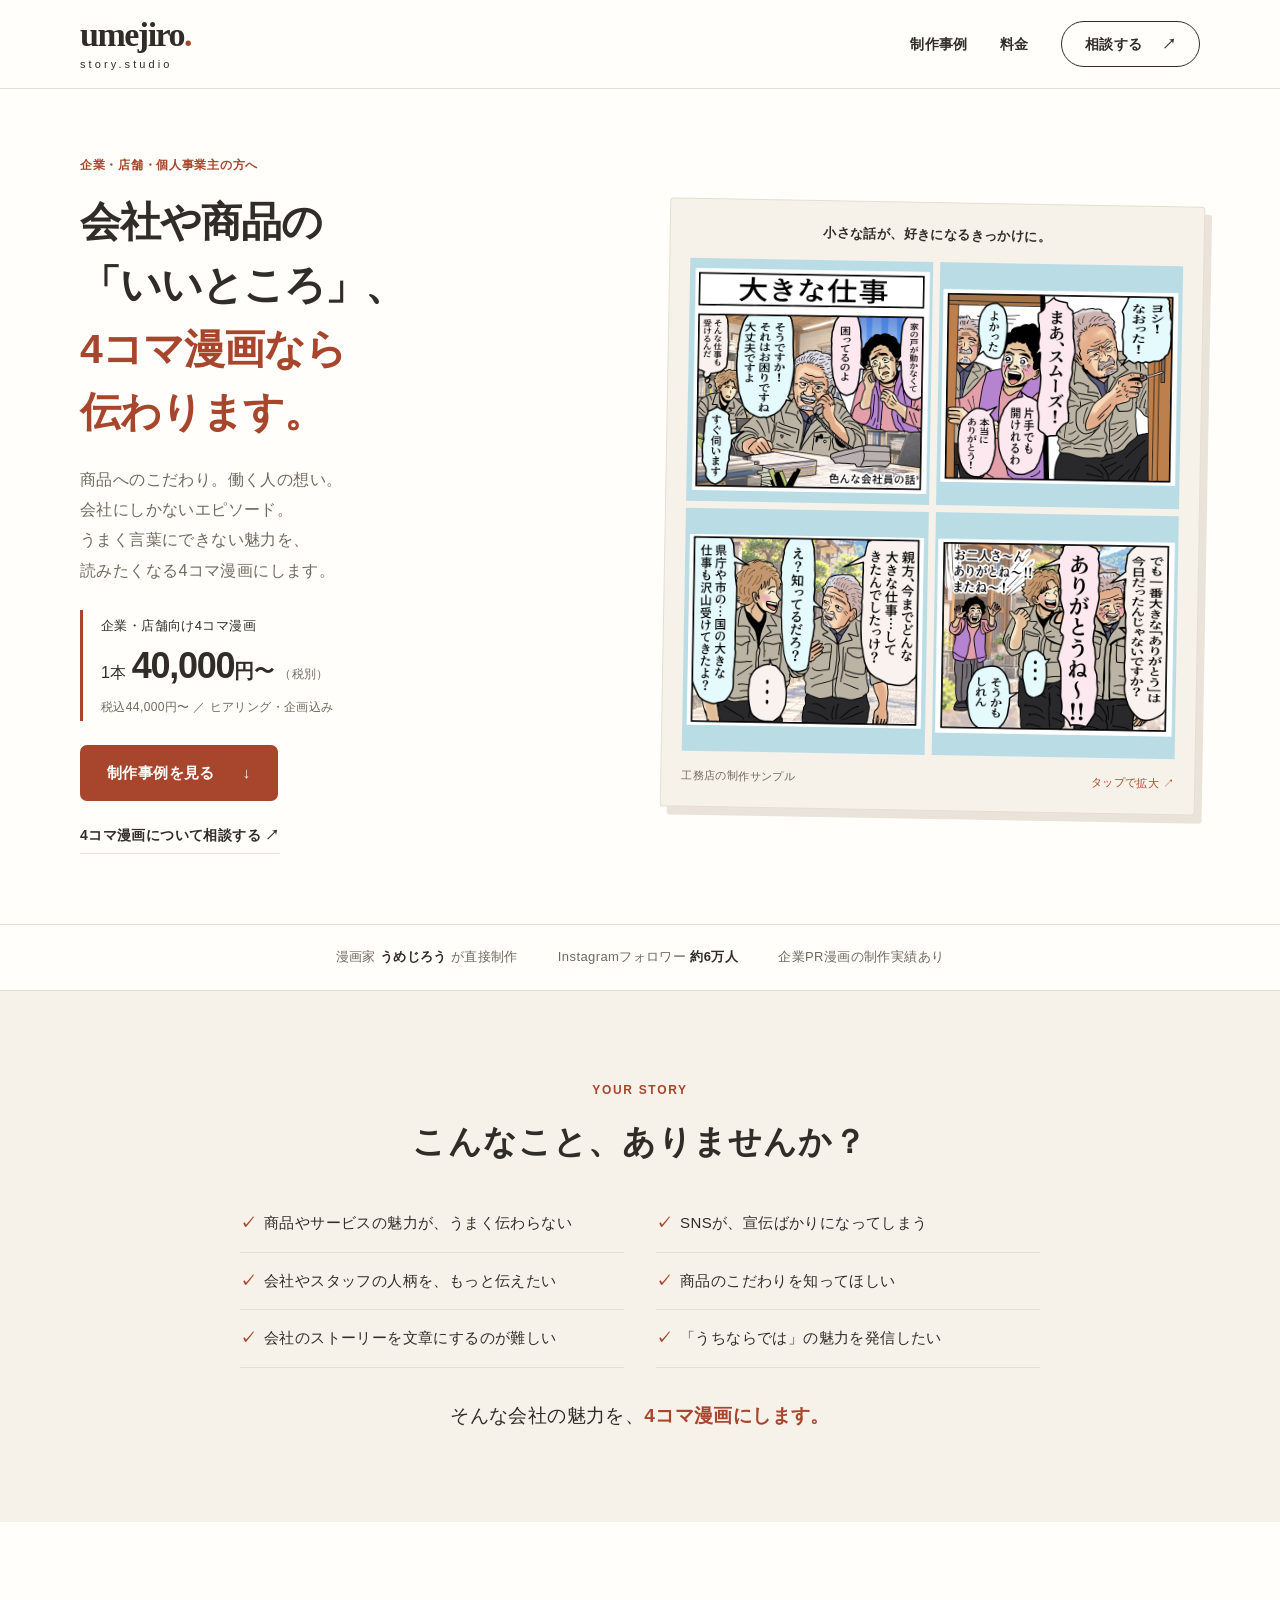
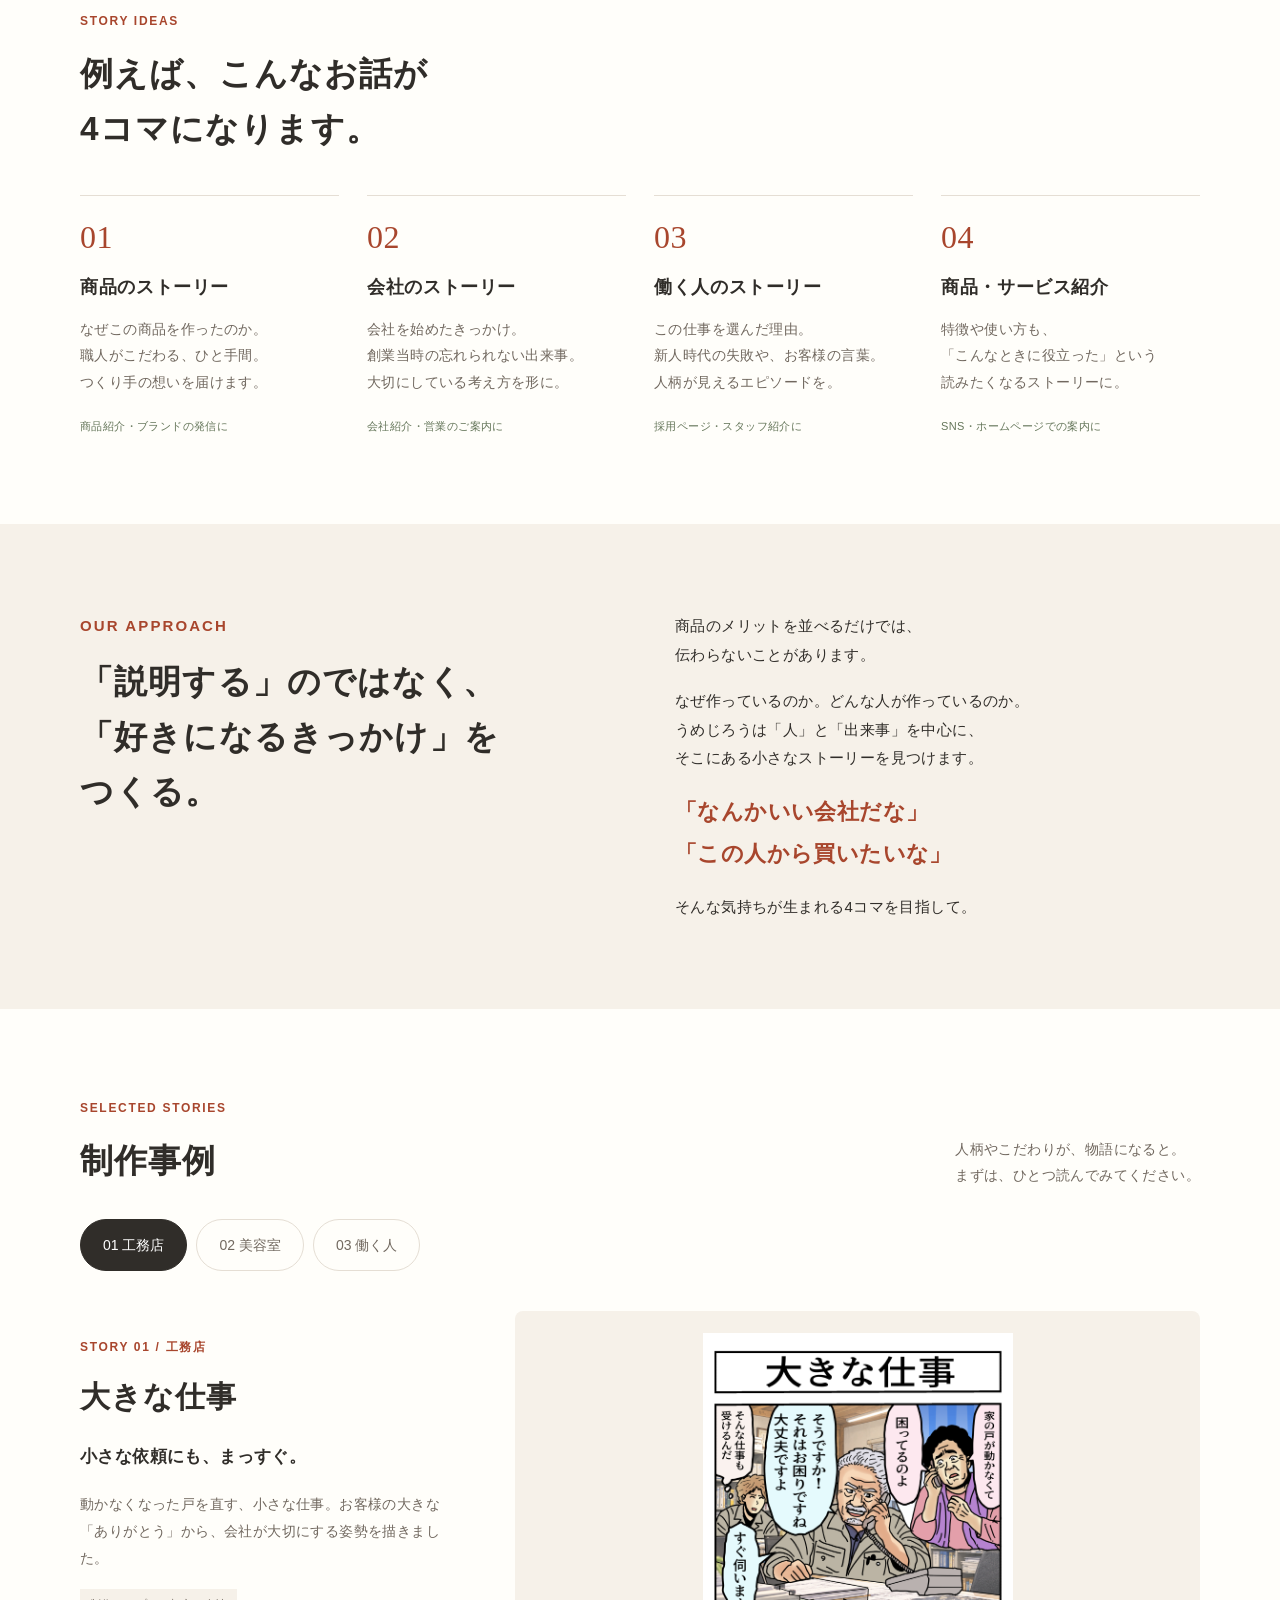
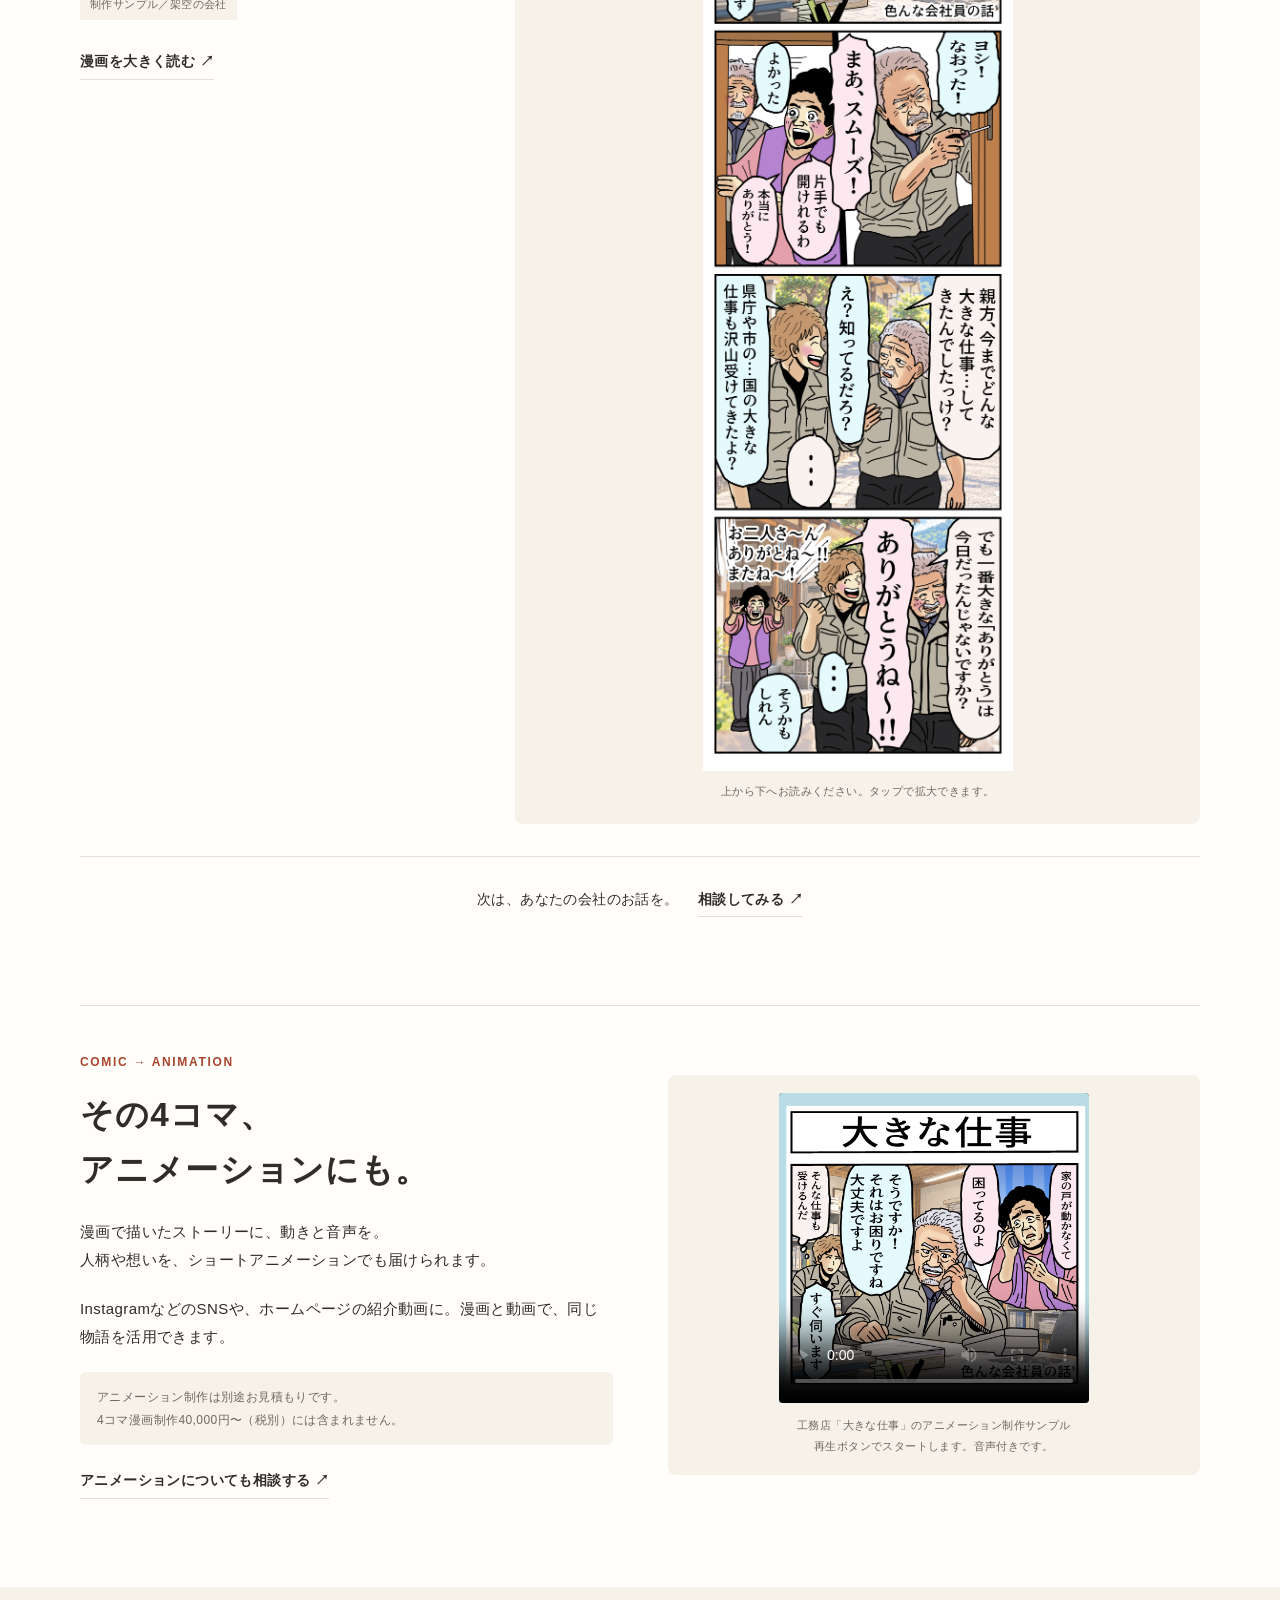
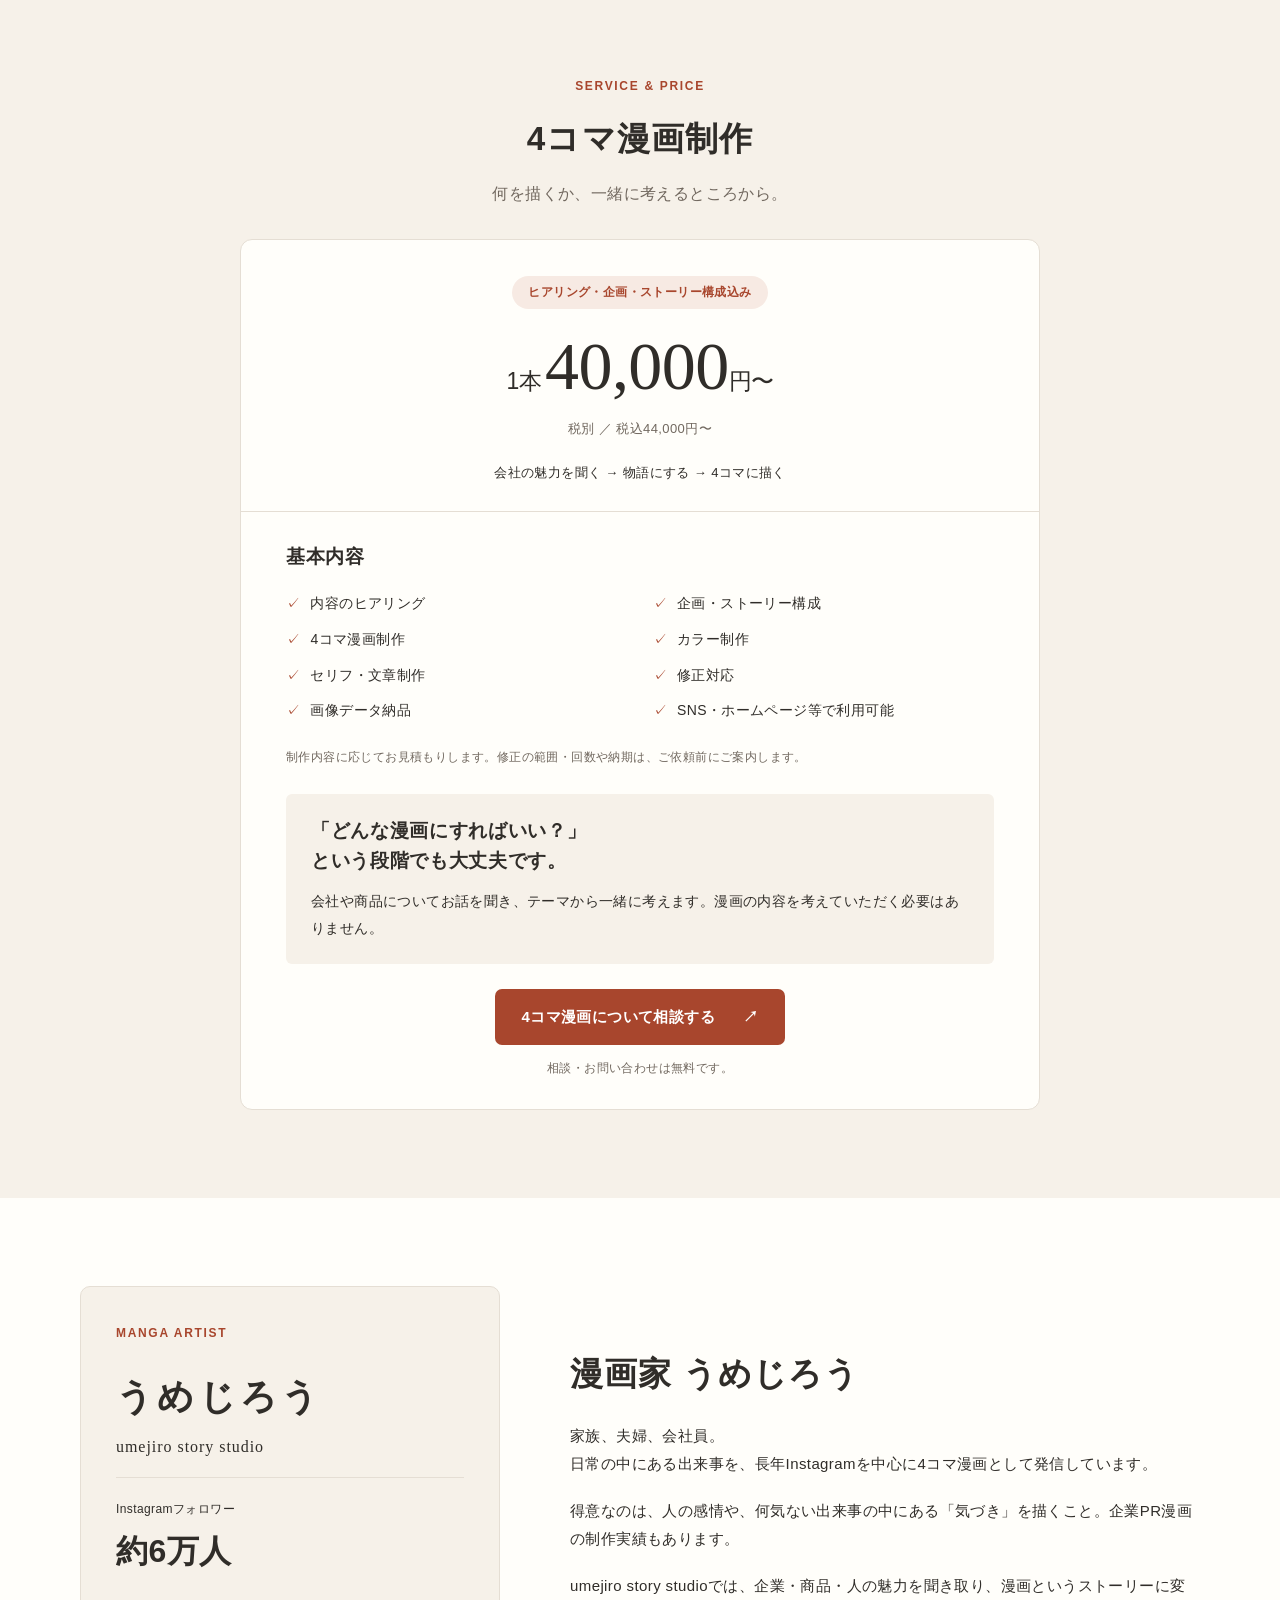
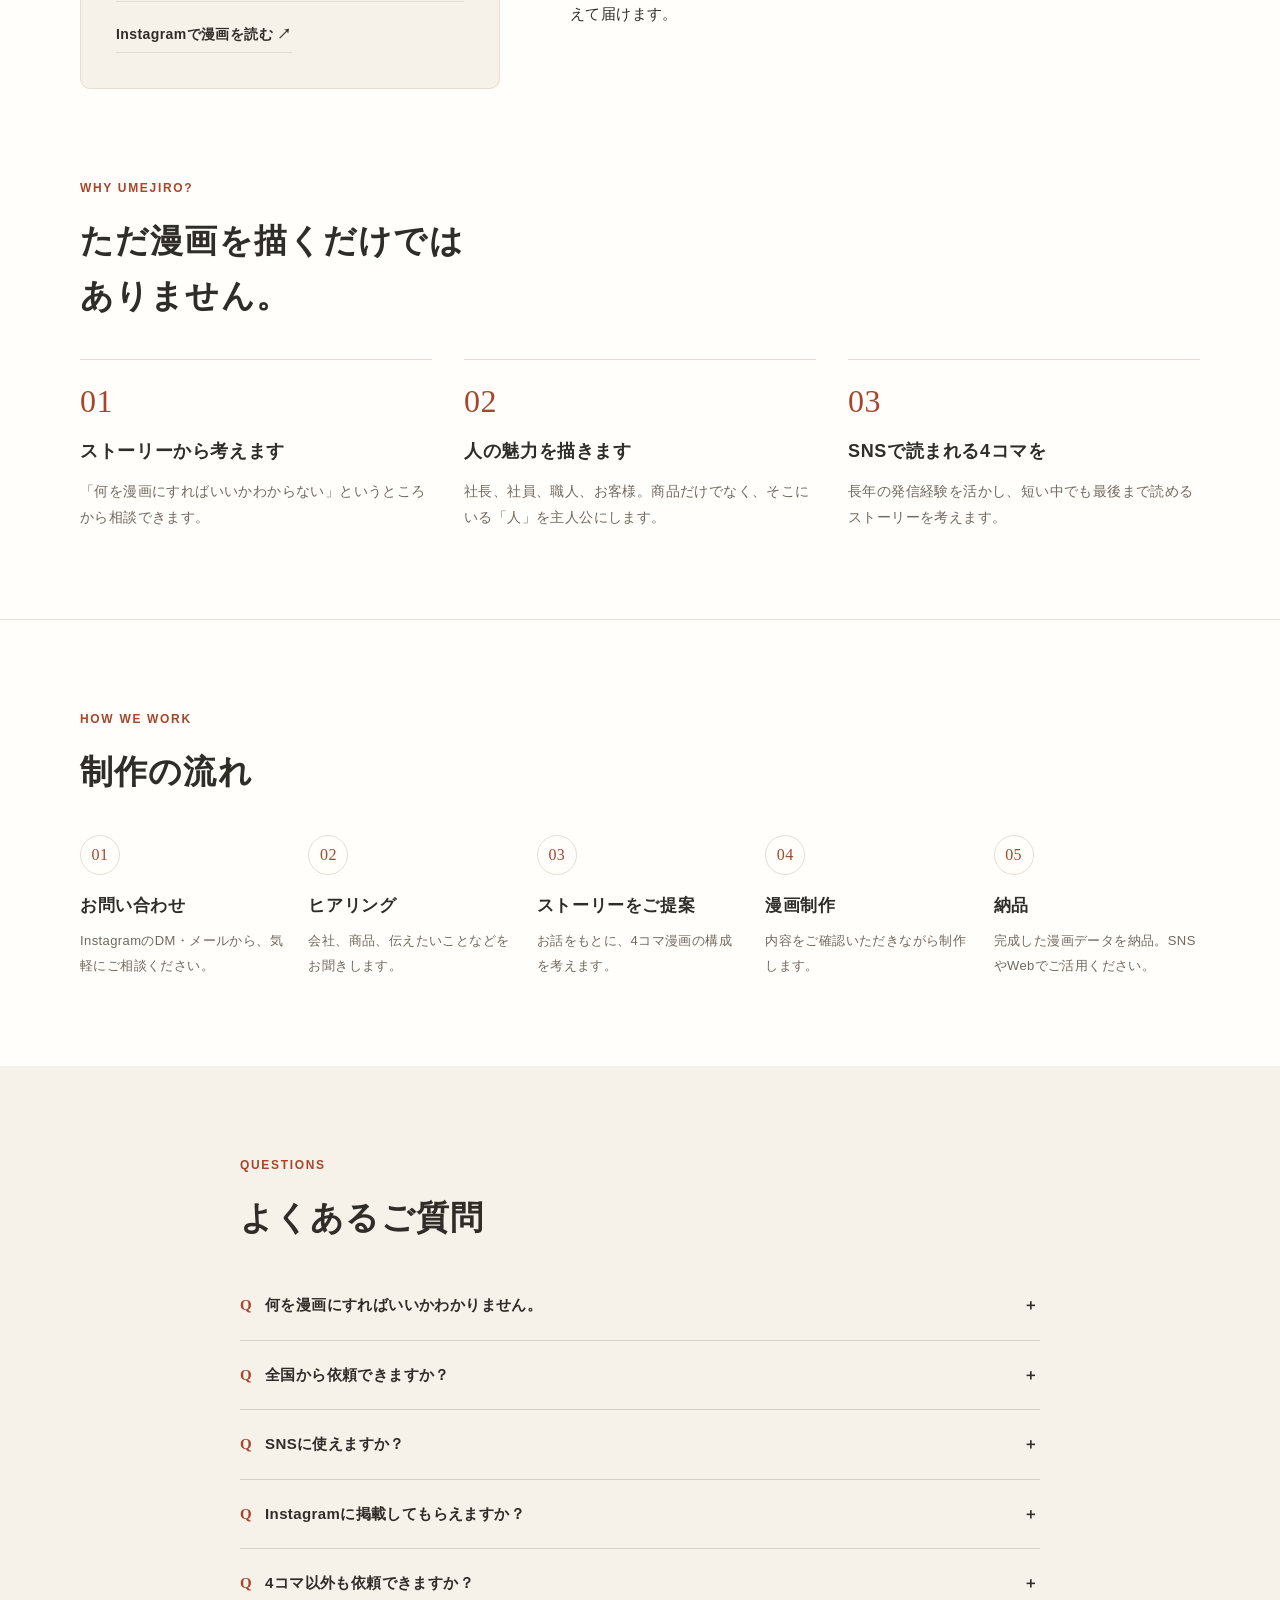
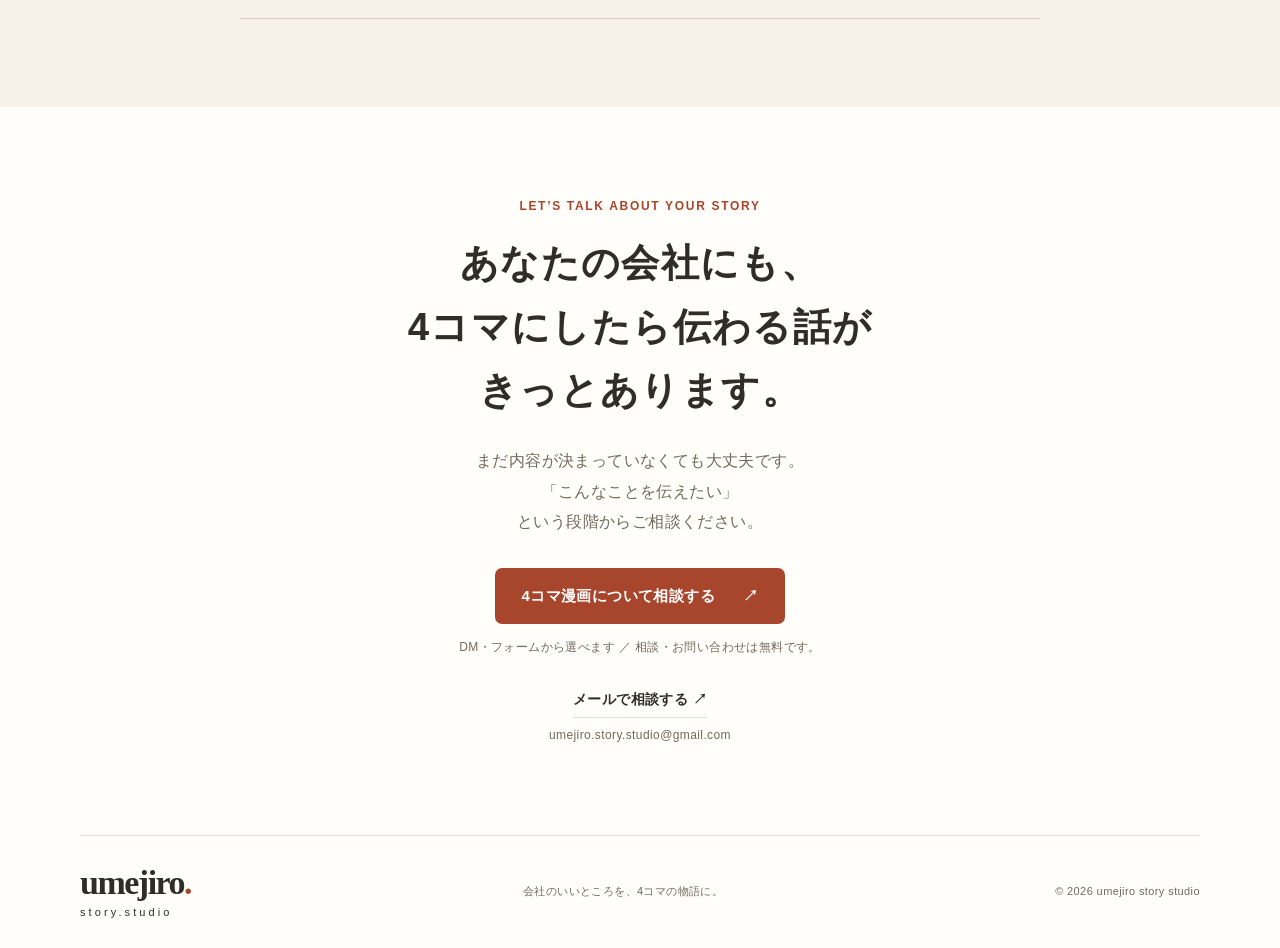
==== commit 73e16661: "Add files via upload" ====
--- a/index.html
+++ b/index.html
@@ -1,20 +1,20 @@
 <!doctype html>
 <html lang="ja"><head><meta charset="utf-8"><meta name="viewport" content="width=device-width,initial-scale=1"><meta name="theme-color" content="#fbf8f3"><title>企業・店舗向け4コマ漫画制作｜umejiro story studio</title><meta name="description" content="会社や商品のいいところを、読みたくなる4コマ漫画に。漫画家うめじろうがヒアリング・企画・ストーリー構成から制作。1本40,000円〜（税別）。企業・店舗・個人事業主のご相談をお待ちしています。"><link rel="stylesheet" href="styles.css"><script src="site.js" defer></script></head>
 <body><a class="skip" href="#main">本文へ移動</a>
-<header class="header"><div class="wrap header-inner"><a class="brand" href="#top" aria-label="umejiro story studio トップ"><b>umejiro<span>.</span></b><small>story.studio</small></a><nav aria-label="メインナビゲーション"><a href="#works">制作事例</a><a href="#service">料金</a><a class="nav-contact" href="#contact">相談する <span aria-hidden="true">↗</span></a></nav></div></header>
-<main id="main"><section class="hero wrap" id="top"><div class="hero-copy"><p class="kicker">企業・店舗・個人事業主の方へ</p><h1>会社や商品の<br>「いいところ」、<br><em>4コマ漫画なら<br>伝わります。</em></h1><p class="hero-lead">商品へのこだわり。働く人の想い。<br>会社にしかないエピソード。<br>うまく言葉にできない魅力を、<br>読みたくなる4コマ漫画にします。</p><div class="hero-price"><span>企業・店舗向け4コマ漫画</span><p>1本 <strong>40,000<small>円〜</small></strong><span>（税別）</span></p><small>税込44,000円〜 ／ ヒアリング・企画込み</small></div><div class="hero-actions"><a class="button primary" href="#works">制作事例を見る <span aria-hidden="true">↓</span></a><a class="text-link" href="#contact">4コマ漫画について相談する ↗</a></div></div><figure class="hero-art"><div class="paper-label">小さな話が、好きになるきっかけに。</div><a class="comic-grid zoom-link" href="sigoto-comic.JPG" data-comic-title="大きな仕事" aria-label="工務店の4コマ漫画を拡大して読む"><img src="sigoto-comic1.JPG" alt="戸が動かず困っているお客様からの電話" width="1080" height="1080" fetchpriority="high"><img src="sigoto-comic2.JPG" alt="戸を直し、片手でも開くと喜ぶお客様" width="1080" height="1080"><img src="sigoto-comic3.JPG" alt="これまでの大きな仕事について話す親方と若手" width="1080" height="1080"><img src="sigoto-comic4.JPG" alt="お客様からの大きなありがとうに気づく二人" width="1080" height="1080"></a><figcaption>工務店の制作サンプル <span>タップで拡大 ↗</span></figcaption></figure></section>
+<header class="header"><div class="wrap header-inner"><a class="brand" href="#top" aria-label="umejiro story studio トップ"><b>umejiro<span>.</span></b><small>story.studio</small></a><nav aria-label="メインナビゲーション"><a href="#works">制作事例</a><a href="#service">料金</a><a class="nav-contact" href="/contact">相談する <span aria-hidden="true">↗</span></a></nav></div></header>
+<main id="main"><section class="hero wrap" id="top"><div class="hero-copy"><p class="kicker">企業・店舗・個人事業主の方へ</p><h1>会社や商品の<br>「いいところ」、<br><em>4コマ漫画なら<br>伝わります。</em></h1><p class="hero-lead">商品へのこだわり。働く人の想い。<br>会社にしかないエピソード。<br>うまく言葉にできない魅力を、<br>読みたくなる4コマ漫画にします。</p><div class="hero-price"><span>企業・店舗向け4コマ漫画</span><p>1本 <strong>40,000<small>円〜</small></strong><span>（税別）</span></p><small>税込44,000円〜 ／ ヒアリング・企画込み</small></div><div class="hero-actions"><a class="button primary" href="#works">制作事例を見る <span aria-hidden="true">↓</span></a><a class="text-link" href="/contact">4コマ漫画について相談する ↗</a></div></div><figure class="hero-art"><div class="paper-label">小さな話が、好きになるきっかけに。</div><a class="comic-grid zoom-link" href="sigoto-comic.JPG" data-comic-title="大きな仕事" aria-label="工務店の4コマ漫画を拡大して読む"><img src="sigoto-comic1.JPG" alt="戸が動かず困っているお客様からの電話" width="1080" height="1080" fetchpriority="high"><img src="sigoto-comic2.JPG" alt="戸を直し、片手でも開くと喜ぶお客様" width="1080" height="1080"><img src="sigoto-comic3.JPG" alt="これまでの大きな仕事について話す親方と若手" width="1080" height="1080"><img src="sigoto-comic4.JPG" alt="お客様からの大きなありがとうに気づく二人" width="1080" height="1080"></a><figcaption>工務店の制作サンプル <span>タップで拡大 ↗</span></figcaption></figure></section>
 <div class="trust-strip"><div class="wrap"><span>漫画家 <b>うめじろう</b> が直接制作</span><span>Instagramフォロワー <b>約6万人</b></span><span>企業PR漫画の制作実績あり</span></div></div>
 <section class="section concerns"><div class="wrap compact"><p class="kicker">YOUR STORY</p><h2>こんなこと、ありませんか？</h2><ul class="concern-list"><li>商品やサービスの魅力が、うまく伝わらない</li><li>SNSが、宣伝ばかりになってしまう</li><li>会社やスタッフの人柄を、もっと伝えたい</li><li>商品のこだわりを知ってほしい</li><li>会社のストーリーを文章にするのが難しい</li><li>「うちならでは」の魅力を発信したい</li></ul><p class="section-answer">そんな会社の魅力を、<br class="small-only"><strong>4コマ漫画にします。</strong></p></div></section>
 <section class="section" id="stories"><div class="wrap"><p class="kicker">STORY IDEAS</p><h2>例えば、こんなお話が<br>4コマになります。</h2><div class="ideas"><article><span class="number">01</span><h3>商品のストーリー</h3><p>なぜこの商品を作ったのか。<br>職人がこだわる、ひと手間。<br>つくり手の想いを届けます。</p><small>商品紹介・ブランドの発信に</small></article><article><span class="number">02</span><h3>会社のストーリー</h3><p>会社を始めたきっかけ。<br>創業当時の忘れられない出来事。<br>大切にしている考え方を形に。</p><small>会社紹介・営業のご案内に</small></article><article><span class="number">03</span><h3>働く人のストーリー</h3><p>この仕事を選んだ理由。<br>新人時代の失敗や、お客様の言葉。<br>人柄が見えるエピソードを。</p><small>採用ページ・スタッフ紹介に</small></article><article><span class="number">04</span><h3>商品・サービス紹介</h3><p>特徴や使い方も、<br>「こんなときに役立った」という<br>読みたくなるストーリーに。</p><small>SNS・ホームページでの案内に</small></article></div></div></section>
 <section class="section approach" id="concept"><div class="wrap approach-grid"><div><p class="kicker">OUR APPROACH</p><h2>「説明する」のではなく、<br>「好きになるきっかけ」を<br>つくる。</h2></div><div><p>商品のメリットを並べるだけでは、<br>伝わらないことがあります。</p><p>なぜ作っているのか。どんな人が作っているのか。<br>うめじろうは「人」と「出来事」を中心に、<br>そこにある小さなストーリーを見つけます。</p><p class="approach-end">「なんかいい会社だな」<br>「この人から買いたいな」</p><p>そんな気持ちが生まれる4コマを目指して。</p></div></div></section>
-<section class="section works" id="works"><div class="wrap"><div class="section-head"><div><p class="kicker">SELECTED STORIES</p><h2>制作事例</h2></div><p>人柄やこだわりが、物語になると。<br>まずは、ひとつ読んでみてください。</p></div><div class="work-tabs" aria-label="読む漫画を選ぶ"><button id="tab-building" type="button" data-panel="work-building">01 工務店</button><button id="tab-salon" type="button" data-panel="work-salon">02 美容室</button><button id="tab-people" type="button" data-panel="work-people">03 働く人</button></div><article id="work-building" class="work-panel" aria-labelledby="tab-building"><div class="work-info"><p class="kicker">STORY 01 / 工務店</p><h3>大きな仕事</h3><p class="work-theme">小さな依頼にも、まっすぐ。</p><p>動かなくなった戸を直す、小さな仕事。お客様の大きな「ありがとう」から、会社が大切にする姿勢を描きました。</p><p class="sample-label">制作サンプル／架空の会社</p><a class="text-link zoom-link" href="sigoto-comic.JPG" data-comic-title="大きな仕事">漫画を大きく読む <span aria-hidden="true">↗</span></a></div><div class="work-art"><a class="zoom-link comic-strip" href="sigoto-comic.JPG" data-comic-title="大きな仕事" aria-label="大きな仕事を拡大して読む"><img src="sigoto-comic.JPG" alt="大きな仕事（上から下へ読む4コマ漫画）" loading="lazy" decoding="async"></a><p class="reading-note">上から下へお読みください。タップで拡大できます。</p></div></article><article id="work-salon" class="work-panel" aria-labelledby="tab-salon"><div class="work-info"><p class="kicker">STORY 02 / 美容室</p><h3>似合う髪型の、その先に。</h3><p class="work-theme">話すのが苦手な人にも、寄り添う。</p><p>髪型の希望をうまく話せないお客様。暮らしや人柄まで聞いて提案する、美容師の思いやりを物語に。</p><p class="sample-label">制作サンプル／架空のお店</p><a class="text-link zoom-link" href="salon-comic.jpg" data-comic-title="似合う髪型の、その先に。">漫画を大きく読む <span aria-hidden="true">↗</span></a></div><div class="work-art"><a class="zoom-link comic-strip" href="salon-comic.jpg" data-comic-title="似合う髪型の、その先に。" aria-label="似合う髪型の、その先に。を拡大して読む"><img src="salon-comic.jpg" alt="似合う髪型の、その先に。（上から下へ読む4コマ漫画）" loading="lazy" decoding="async"></a><p class="reading-note">上から下へお読みください。タップで拡大できます。</p></div></article><article id="work-people" class="work-panel" aria-labelledby="tab-people"><div class="work-info"><p class="kicker">STORY 03 / 働く人</p><h3>いけてる先輩</h3><p class="work-theme">何気ないひと言に、人柄が見える。</p><p>ひとりで調べ続ける新人に、先輩がかけた言葉。教え合う関係の温かさを、短い会話で描いた創作漫画です。</p><p class="sample-label">創作漫画／人物表現の例</p><a class="text-link zoom-link" href="さとピコ7.jpg" data-comic-title="いけてる先輩">漫画を大きく読む <span aria-hidden="true">↗</span></a></div><div class="work-art"><a class="zoom-link comic-strip" href="さとピコ7.jpg" data-comic-title="いけてる先輩" aria-label="いけてる先輩を拡大して読む"><img src="さとピコ7.jpg" alt="いけてる先輩（上から下へ読む4コマ漫画）" loading="lazy" decoding="async"></a><p class="reading-note">上から下へお読みください。タップで拡大できます。</p></div></article><p class="works-end">次は、あなたの会社のお話を。 <a class="text-link" href="#contact">相談してみる ↗</a></p></div></section>
-<section class="section animation-option" id="animation" aria-labelledby="animation-title"><div class="wrap animation-layout"><div class="animation-copy"><p class="kicker">COMIC → ANIMATION</p><h2 id="animation-title">その4コマ、<br>アニメーションにも。</h2><p>漫画で描いたストーリーに、動きと音声を。<br>人柄や想いを、ショートアニメーションでも届けられます。</p><p>InstagramなどのSNSや、ホームページの紹介動画に。漫画と動画で、同じ物語を活用できます。</p><p class="animation-note">アニメーション制作は別途お見積もりです。<br>4コマ漫画制作40,000円〜（税別）には含まれません。</p><a class="text-link" href="#contact">アニメーションについても相談する ↗</a></div><figure class="animation-example"><video controls playsinline preload="metadata" poster="sigoto-comic1.JPG" aria-label="工務店の4コマ漫画「大きな仕事」をもとにしたアニメーション制作サンプル"><source src="工務店 (アニメーション).MP4" type="video/mp4">動画を再生できない場合は、<a href="工務店 (アニメーション).MP4">こちらから動画を開いてください。</a></video><figcaption>工務店「大きな仕事」のアニメーション制作サンプル<br>再生ボタンでスタートします。音声付きです。</figcaption></figure></div></section>
-<section class="section price-section" id="service"><div class="wrap compact"><p class="kicker">SERVICE & PRICE</p><h2>4コマ漫画制作</h2><p class="section-lead">何を描くか、一緒に考えるところから。</p><div class="price-card"><div class="price-top"><span class="pill">ヒアリング・企画・ストーリー構成込み</span><p class="price"><span>1本</span> <strong>40,000</strong><span>円〜</span></p><p class="tax">税別 ／ 税込44,000円〜</p><p>会社の魅力を聞く → 物語にする → 4コマに描く</p></div><div class="price-content"><h3>基本内容</h3><ul class="included"><li>内容のヒアリング</li><li>企画・ストーリー構成</li><li>4コマ漫画制作</li><li>カラー制作</li><li>セリフ・文章制作</li><li>修正対応</li><li>画像データ納品</li><li>SNS・ホームページ等で利用可能</li></ul><p class="price-note">制作内容に応じてお見積もりします。修正の範囲・回数や納期は、ご依頼前にご案内します。</p><div class="reassurance"><h3>「どんな漫画にすればいい？」<br>という段階でも大丈夫です。</h3><p>会社や商品についてお話を聞き、テーマから一緒に考えます。漫画の内容を考えていただく必要はありません。</p></div><a class="button primary" href="#contact">4コマ漫画について相談する <span aria-hidden="true">↗</span></a><p class="micro">相談・お問い合わせは無料です。</p></div></div></div></section>
+<section class="section works" id="works"><div class="wrap"><div class="section-head"><div><p class="kicker">SELECTED STORIES</p><h2>制作事例</h2></div><p>人柄やこだわりが、物語になると。<br>まずは、ひとつ読んでみてください。</p></div><div class="work-tabs" aria-label="読む漫画を選ぶ"><button id="tab-building" type="button" data-panel="work-building">01 工務店</button><button id="tab-salon" type="button" data-panel="work-salon">02 美容室</button><button id="tab-people" type="button" data-panel="work-people">03 働く人</button></div><article id="work-building" class="work-panel" aria-labelledby="tab-building"><div class="work-info"><p class="kicker">STORY 01 / 工務店</p><h3>大きな仕事</h3><p class="work-theme">小さな依頼にも、まっすぐ。</p><p>動かなくなった戸を直す、小さな仕事。お客様の大きな「ありがとう」から、会社が大切にする姿勢を描きました。</p><p class="sample-label">制作サンプル／架空の会社</p><a class="text-link zoom-link" href="sigoto-comic.JPG" data-comic-title="大きな仕事">漫画を大きく読む <span aria-hidden="true">↗</span></a></div><div class="work-art"><a class="zoom-link comic-strip" href="sigoto-comic.JPG" data-comic-title="大きな仕事" aria-label="大きな仕事を拡大して読む"><img src="sigoto-comic.JPG" alt="大きな仕事（上から下へ読む4コマ漫画）" loading="lazy" decoding="async"></a><p class="reading-note">上から下へお読みください。タップで拡大できます。</p></div></article><article id="work-salon" class="work-panel" aria-labelledby="tab-salon"><div class="work-info"><p class="kicker">STORY 02 / 美容室</p><h3>似合う髪型の、その先に。</h3><p class="work-theme">話すのが苦手な人にも、寄り添う。</p><p>髪型の希望をうまく話せないお客様。暮らしや人柄まで聞いて提案する、美容師の思いやりを物語に。</p><p class="sample-label">制作サンプル／架空のお店</p><a class="text-link zoom-link" href="salon-comic.jpg" data-comic-title="似合う髪型の、その先に。">漫画を大きく読む <span aria-hidden="true">↗</span></a></div><div class="work-art"><a class="zoom-link comic-strip" href="salon-comic.jpg" data-comic-title="似合う髪型の、その先に。" aria-label="似合う髪型の、その先に。を拡大して読む"><img src="salon-comic.jpg" alt="似合う髪型の、その先に。（上から下へ読む4コマ漫画）" loading="lazy" decoding="async"></a><p class="reading-note">上から下へお読みください。タップで拡大できます。</p></div></article><article id="work-people" class="work-panel" aria-labelledby="tab-people"><div class="work-info"><p class="kicker">STORY 03 / 働く人</p><h3>いけてる先輩</h3><p class="work-theme">何気ないひと言に、人柄が見える。</p><p>ひとりで調べ続ける新人に、先輩がかけた言葉。教え合う関係の温かさを、短い会話で描いた創作漫画です。</p><p class="sample-label">創作漫画／人物表現の例</p><a class="text-link zoom-link" href="%E3%81%95%E3%81%A8%E3%83%92%E3%82%9A%E3%82%B37.jpg" data-comic-title="いけてる先輩">漫画を大きく読む <span aria-hidden="true">↗</span></a></div><div class="work-art"><a class="zoom-link comic-strip" href="%E3%81%95%E3%81%A8%E3%83%92%E3%82%9A%E3%82%B37.jpg" data-comic-title="いけてる先輩" aria-label="いけてる先輩を拡大して読む"><img src="%E3%81%95%E3%81%A8%E3%83%92%E3%82%9A%E3%82%B37.jpg" alt="いけてる先輩（上から下へ読む4コマ漫画）" loading="lazy" decoding="async"></a><p class="reading-note">上から下へお読みください。タップで拡大できます。</p></div></article><p class="works-end">次は、あなたの会社のお話を。 <a class="text-link" href="/contact">相談してみる ↗</a></p></div></section>
+<section class="section animation-option" id="animation" aria-labelledby="animation-title"><div class="wrap animation-layout"><div class="animation-copy"><p class="kicker">COMIC → ANIMATION</p><h2 id="animation-title">その4コマ、<br>アニメーションにも。</h2><p>漫画で描いたストーリーに、動きと音声を。<br>人柄や想いを、ショートアニメーションでも届けられます。</p><p>InstagramなどのSNSや、ホームページの紹介動画に。漫画と動画で、同じ物語を活用できます。</p><p class="animation-note">アニメーション制作は別途お見積もりです。<br>4コマ漫画制作40,000円〜（税別）には含まれません。</p><a class="text-link" href="/contact">アニメーションについても相談する ↗</a></div><figure class="animation-example"><video controls playsinline preload="metadata" poster="sigoto-comic1.JPG" aria-label="工務店の4コマ漫画「大きな仕事」をもとにしたアニメーション制作サンプル"><source src="工務店 (アニメーション).MP4" type="video/mp4">動画を再生できない場合は、<a href="工務店 (アニメーション).MP4">こちらから動画を開いてください。</a></video><figcaption>工務店「大きな仕事」のアニメーション制作サンプル<br>再生ボタンでスタートします。音声付きです。</figcaption></figure></div></section>
+<section class="section price-section" id="service"><div class="wrap compact"><p class="kicker">SERVICE & PRICE</p><h2>4コマ漫画制作</h2><p class="section-lead">何を描くか、一緒に考えるところから。</p><div class="price-card"><div class="price-top"><span class="pill">ヒアリング・企画・ストーリー構成込み</span><p class="price"><span>1本</span> <strong>40,000</strong><span>円〜</span></p><p class="tax">税別 ／ 税込44,000円〜</p><p>会社の魅力を聞く → 物語にする → 4コマに描く</p></div><div class="price-content"><h3>基本内容</h3><ul class="included"><li>内容のヒアリング</li><li>企画・ストーリー構成</li><li>4コマ漫画制作</li><li>カラー制作</li><li>セリフ・文章制作</li><li>修正対応</li><li>画像データ納品</li><li>SNS・ホームページ等で利用可能</li></ul><p class="price-note">制作内容に応じてお見積もりします。修正の範囲・回数や納期は、ご依頼前にご案内します。</p><div class="reassurance"><h3>「どんな漫画にすればいい？」<br>という段階でも大丈夫です。</h3><p>会社や商品についてお話を聞き、テーマから一緒に考えます。漫画の内容を考えていただく必要はありません。</p></div><a class="button primary" href="/contact">4コマ漫画について相談する <span aria-hidden="true">↗</span></a><p class="micro">相談・お問い合わせは無料です。</p></div></div></div></section>
 <section class="section about" id="about"><div class="wrap about-grid"><div class="author-card"><p class="kicker">MANGA ARTIST</p><p class="author-name">うめじろう<span>umejiro story studio</span></p><div class="author-stat"><span>Instagramフォロワー</span><strong>約6万人</strong></div><a class="text-link" href="https://www.instagram.com/umeda_umejiro" target="_blank" rel="noopener noreferrer">Instagramで漫画を読む ↗</a></div><div><h2>漫画家 うめじろう</h2><p>家族、夫婦、会社員。<br>日常の中にある出来事を、長年Instagramを中心に4コマ漫画として発信しています。</p><p>得意なのは、人の感情や、何気ない出来事の中にある「気づき」を描くこと。企業PR漫画の制作実績もあります。</p><p>umejiro story studioでは、企業・商品・人の魅力を聞き取り、漫画というストーリーに変えて届けます。</p></div></div></section>
 <section class="section reasons" id="why-umejiro"><div class="wrap"><p class="kicker">WHY UMEJIRO?</p><h2>ただ漫画を描くだけでは<br>ありません。</h2><div class="reason-grid"><article><span class="number">01</span><h3>ストーリーから考えます</h3><p>「何を漫画にすればいいかわからない」というところから相談できます。</p></article><article><span class="number">02</span><h3>人の魅力を描きます</h3><p>社長、社員、職人、お客様。商品だけでなく、そこにいる「人」を主人公にします。</p></article><article><span class="number">03</span><h3>SNSで読まれる4コマを</h3><p>長年の発信経験を活かし、短い中でも最後まで読めるストーリーを考えます。</p></article></div></div></section>
 <section class="section" id="process"><div class="wrap"><p class="kicker">HOW WE WORK</p><h2>制作の流れ</h2><ol class="steps"><li><span>01</span><div><h3>お問い合わせ</h3><p>InstagramのDM・メールから、気軽にご相談ください。</p></div></li><li><span>02</span><div><h3>ヒアリング</h3><p>会社、商品、伝えたいことなどをお聞きします。</p></div></li><li><span>03</span><div><h3>ストーリーをご提案</h3><p>お話をもとに、4コマ漫画の構成を考えます。</p></div></li><li><span>04</span><div><h3>漫画制作</h3><p>内容をご確認いただきながら制作します。</p></div></li><li><span>05</span><div><h3>納品</h3><p>完成した漫画データを納品。SNSやWebでご活用ください。</p></div></li></ol></div></section>
 <section class="section faq" id="faq"><div class="wrap compact"><p class="kicker">QUESTIONS</p><h2>よくあるご質問</h2><details><summary>何を漫画にすればいいかわかりません。</summary><p>問題ありません。会社や商品についてお話を聞きながら、漫画にできそうなエピソードを一緒に探します。</p></details><details><summary>全国から依頼できますか？</summary><p>可能です。オンラインでヒアリング・制作できます。</p></details><details><summary>SNSに使えますか？</summary><p>はい。Instagramをはじめ、SNSやホームページ等で利用できます。</p></details><details><summary>Instagramに掲載してもらえますか？</summary><p>漫画制作と、うめじろうInstagramへの掲載は別サービスです。掲載をご希望の場合は別途ご相談ください。</p></details><details><summary>4コマ以外も依頼できますか？</summary><p>内容によって対応可能です。その他の制作も、まずはお問い合わせください。</p></details></div></section>
-<section class="section contact" id="contact"><div class="wrap compact"><p class="kicker">LET’S TALK ABOUT YOUR STORY</p><h2>あなたの会社にも、<br>4コマにしたら伝わる話が<br>きっとあります。</h2><p>まだ内容が決まっていなくても大丈夫です。<br>「こんなことを伝えたい」<br>という段階からご相談ください。</p><a class="button primary" href="https://www.instagram.com/umeda_umejiro" target="_blank" rel="noopener noreferrer">4コマ漫画について相談する <span aria-hidden="true">↗</span></a><p class="micro">InstagramのDMへ ／ 相談・お問い合わせは無料です。</p><a class="text-link email-cta" href="mailto:umejiro.story.studio@gmail.com?subject=4%E3%82%B3%E3%83%9E%E6%BC%AB%E7%94%BB%E5%88%B6%E4%BD%9C%E3%81%AE%E7%9B%B8%E8%AB%87">メールで相談する ↗</a><p class="email-address">umejiro.story.studio@gmail.com</p></div></section></main>
+<section class="section contact" id="contact"><div class="wrap compact"><p class="kicker">LET’S TALK ABOUT YOUR STORY</p><h2>あなたの会社にも、<br>4コマにしたら伝わる話が<br>きっとあります。</h2><p>まだ内容が決まっていなくても大丈夫です。<br>「こんなことを伝えたい」<br>という段階からご相談ください。</p><a class="button primary" href="/contact">4コマ漫画について相談する <span aria-hidden="true">↗</span></a><p class="micro">DM・フォームから選べます ／ 相談・お問い合わせは無料です。</p><a class="text-link email-cta" href="mailto:umejiro.story.studio@gmail.com?subject=4%E3%82%B3%E3%83%9E%E6%BC%AB%E7%94%BB%E5%88%B6%E4%BD%9C%E3%81%AE%E7%9B%B8%E8%AB%87">メールで相談する ↗</a><p class="email-address">umejiro.story.studio@gmail.com</p></div></section></main>
 <footer class="wrap footer"><a class="brand" href="#top"><b>umejiro<span>.</span></b><small>story.studio</small></a><p>会社のいいところを、4コマの物語に。</p><small>© 2026 umejiro story studio</small></footer>
 <dialog id="comic-dialog" aria-labelledby="dialog-title"><div class="dialog-bar"><p id="dialog-title">漫画を読む</p><button type="button" class="dialog-close" aria-label="拡大表示を閉じる">閉じる ×</button></div><div class="dialog-scroll"><img id="dialog-image" alt=""><p>上から下へお読みください。</p></div></dialog>
 </body></html>
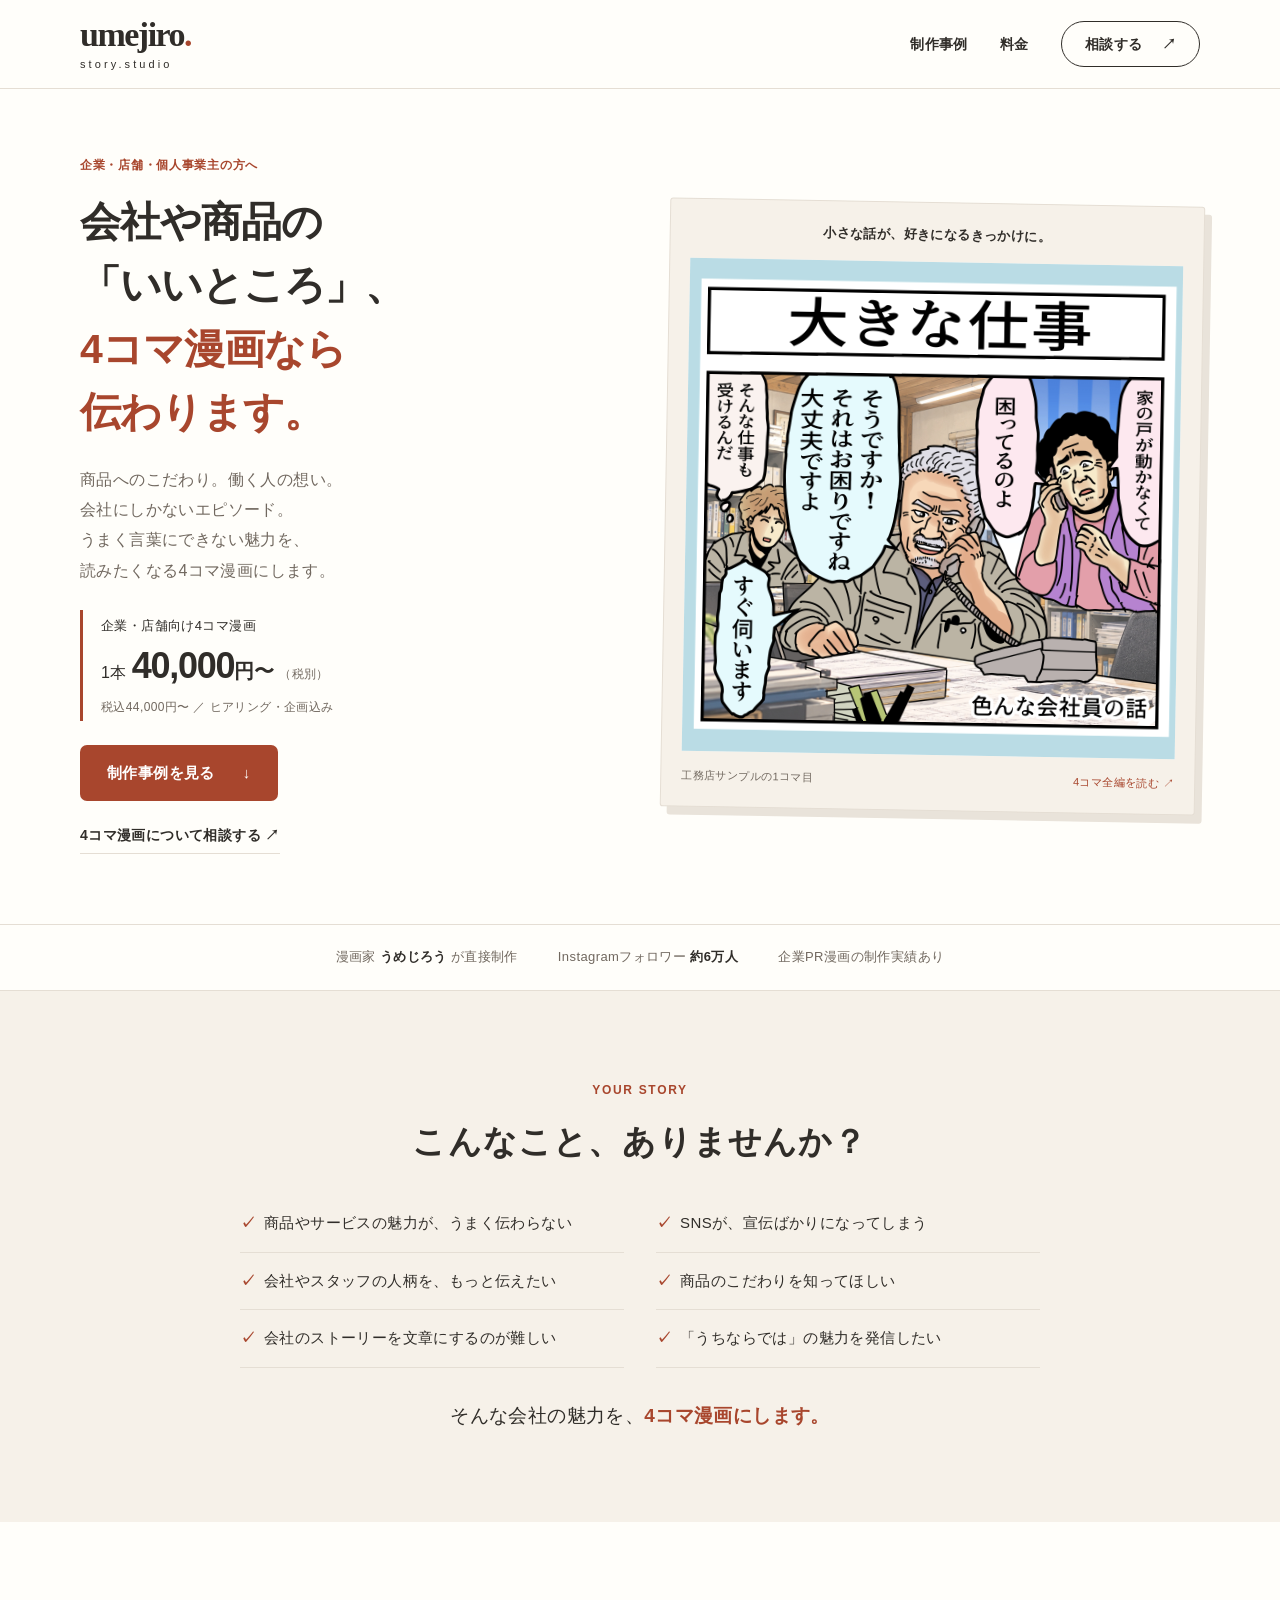
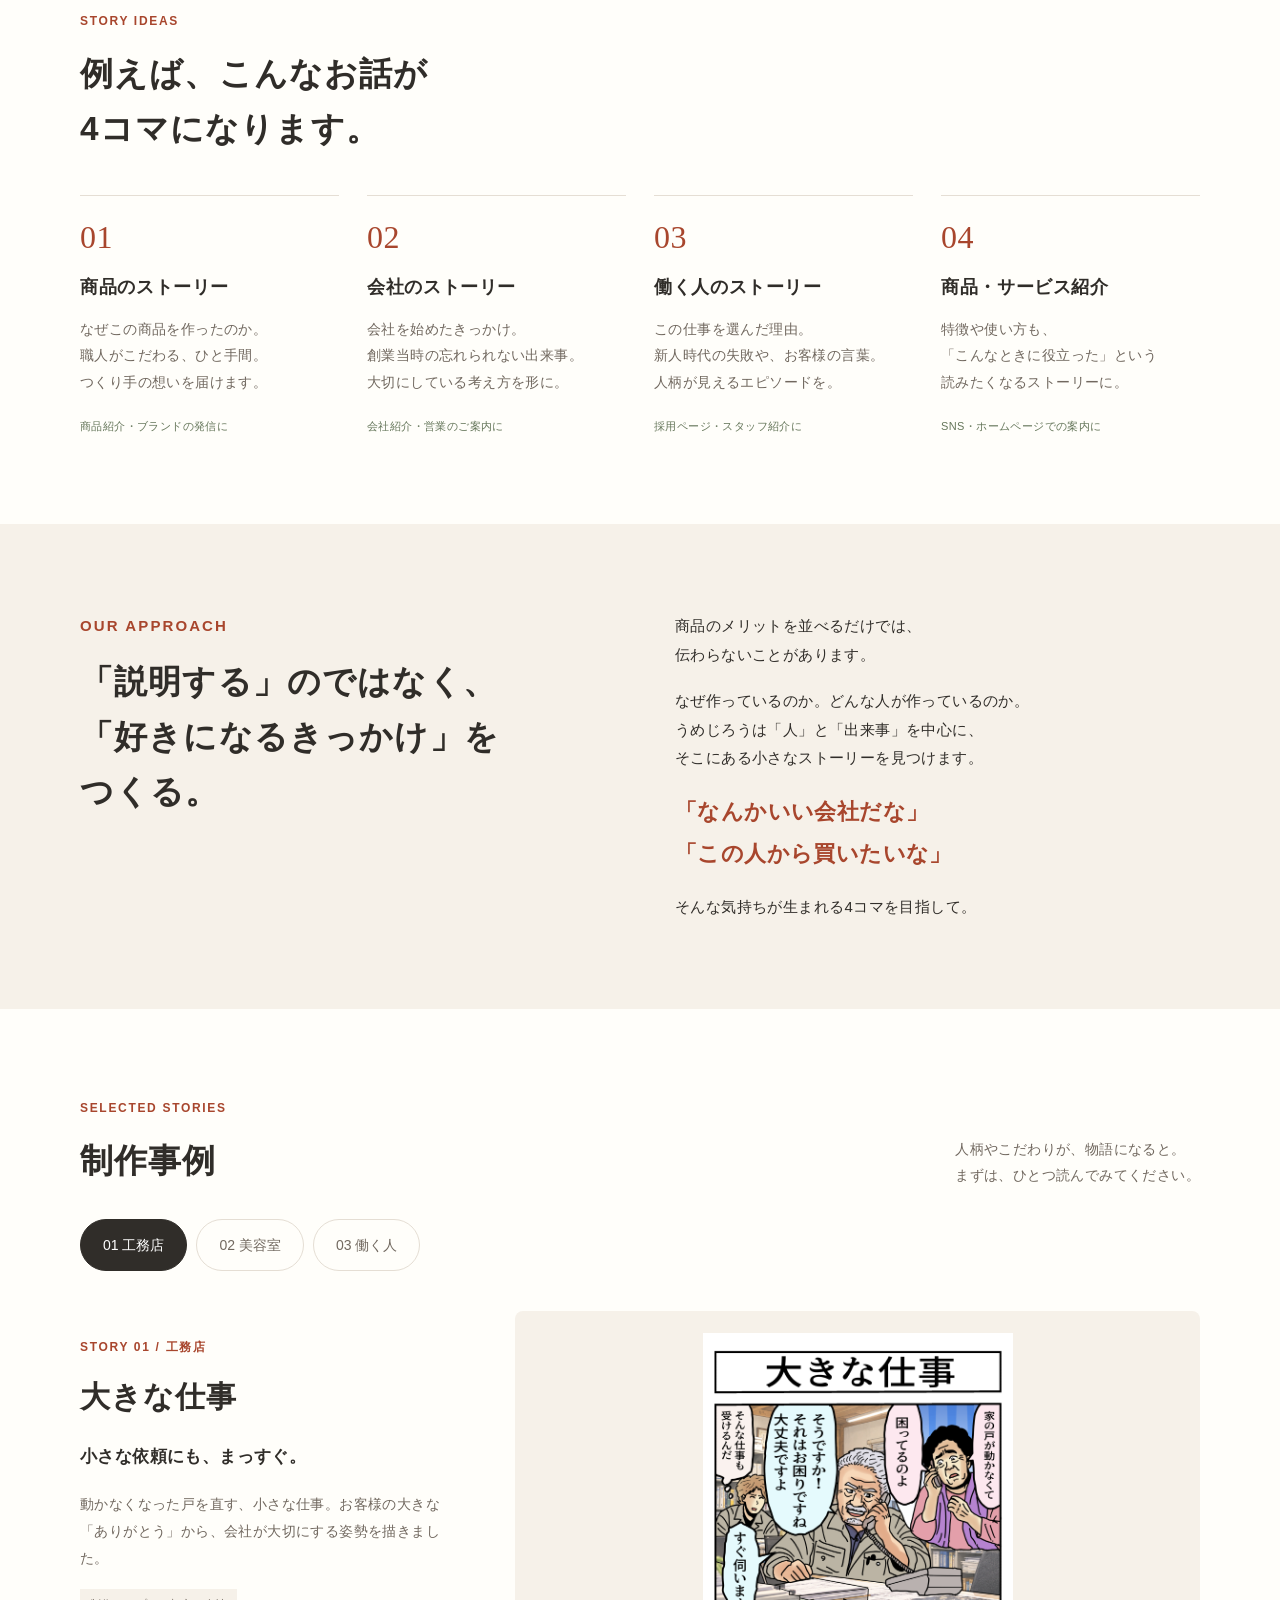
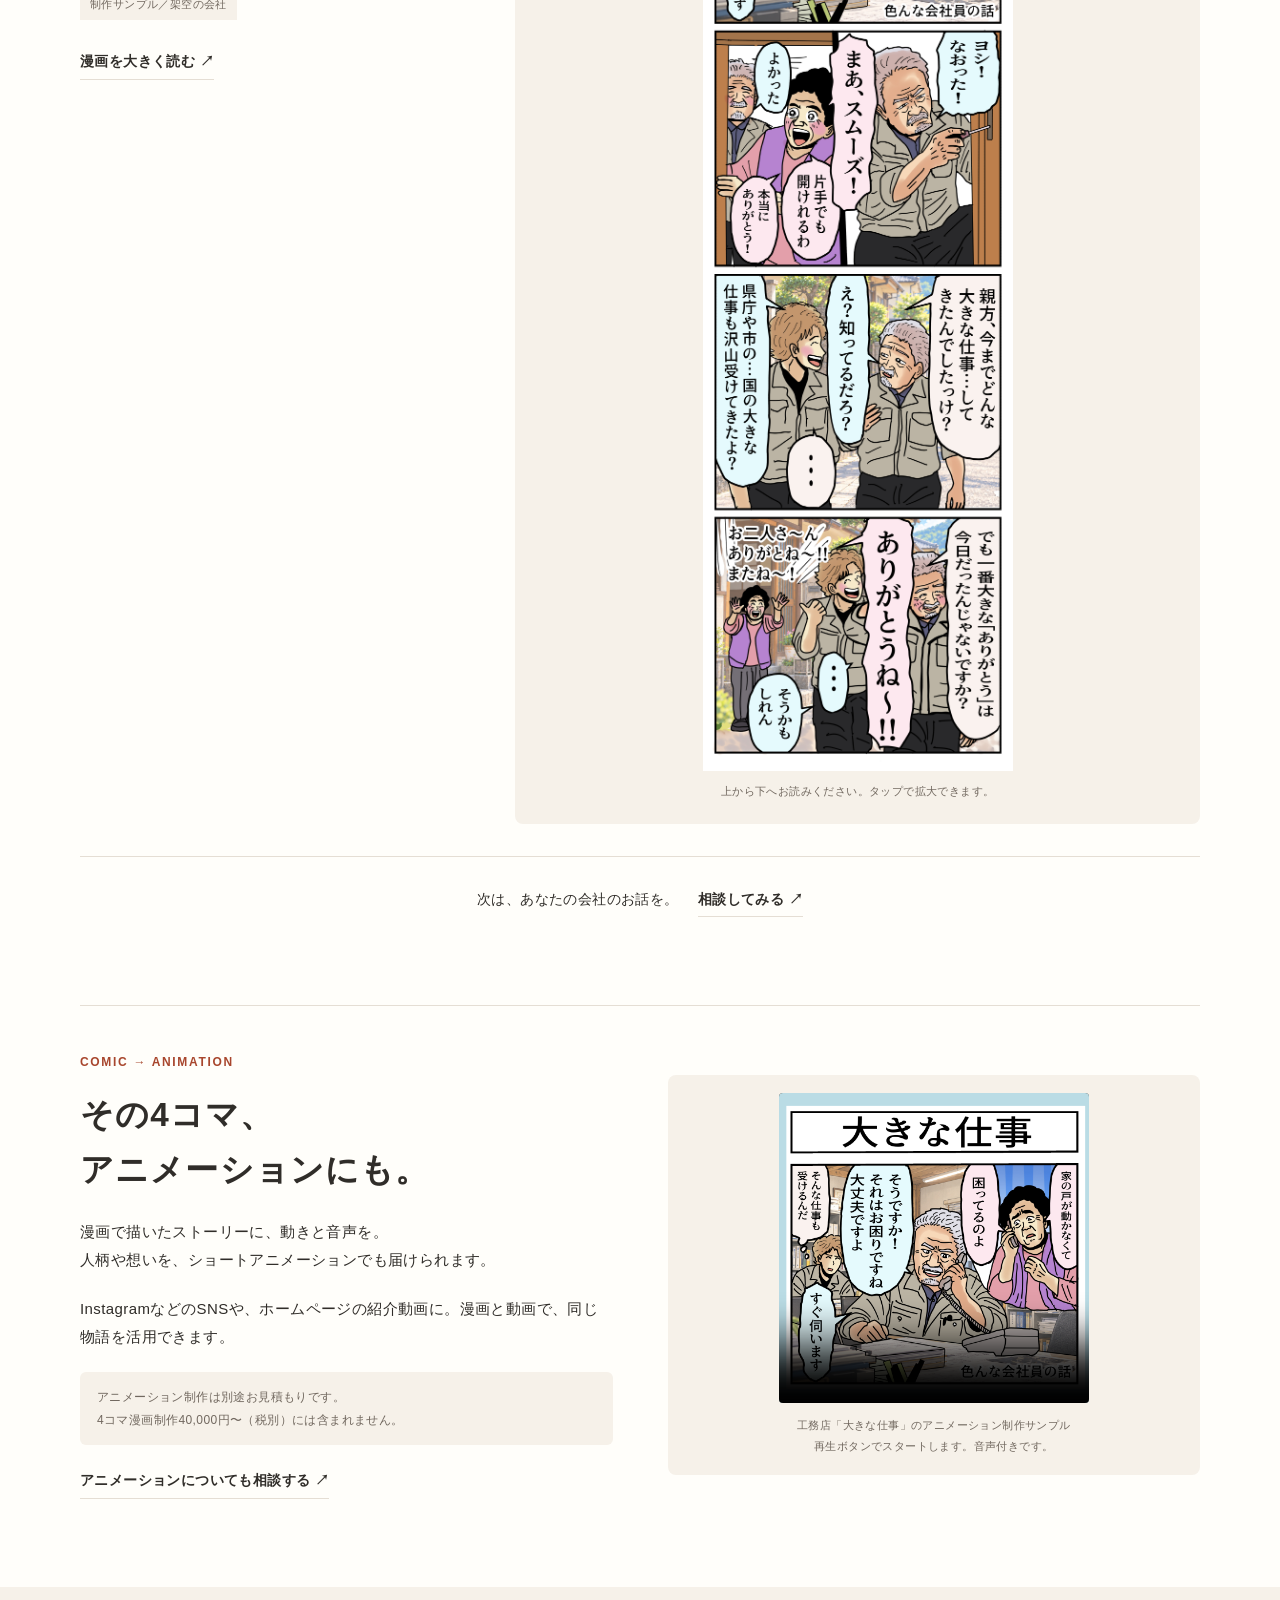
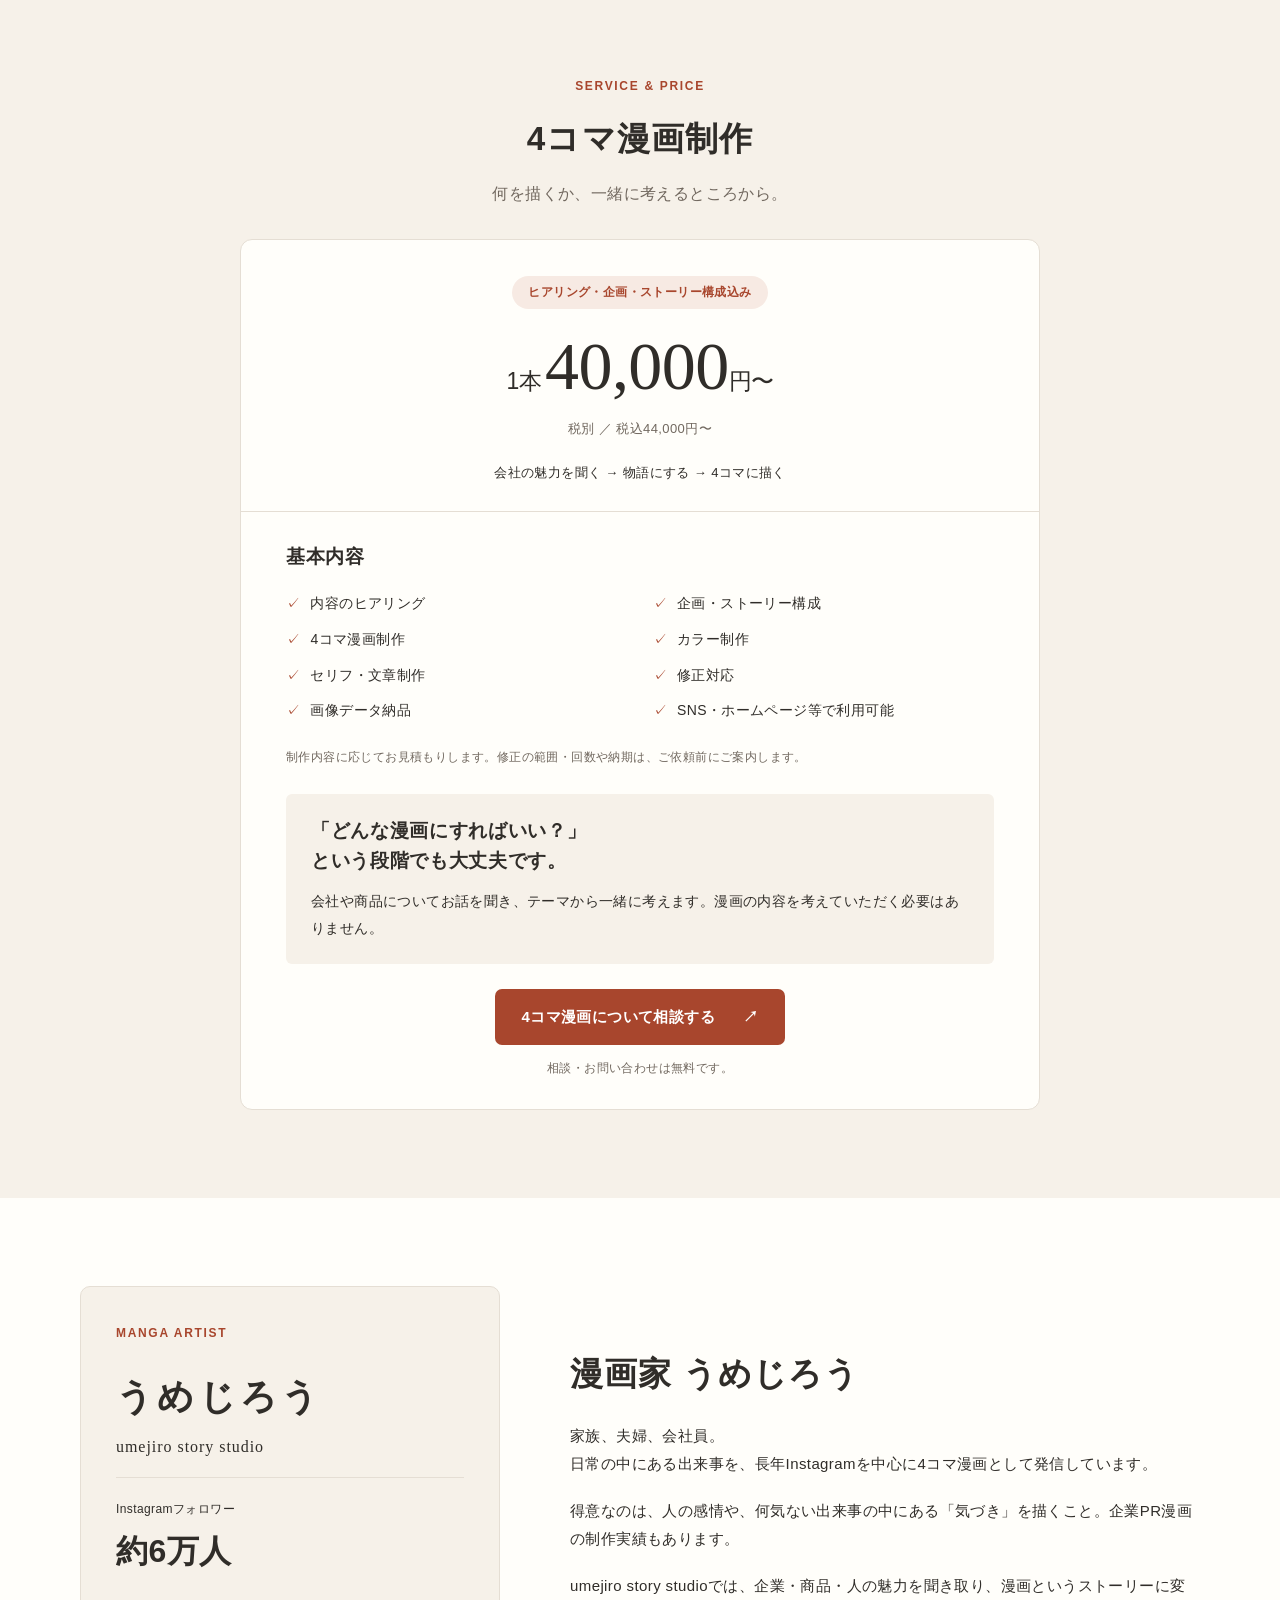
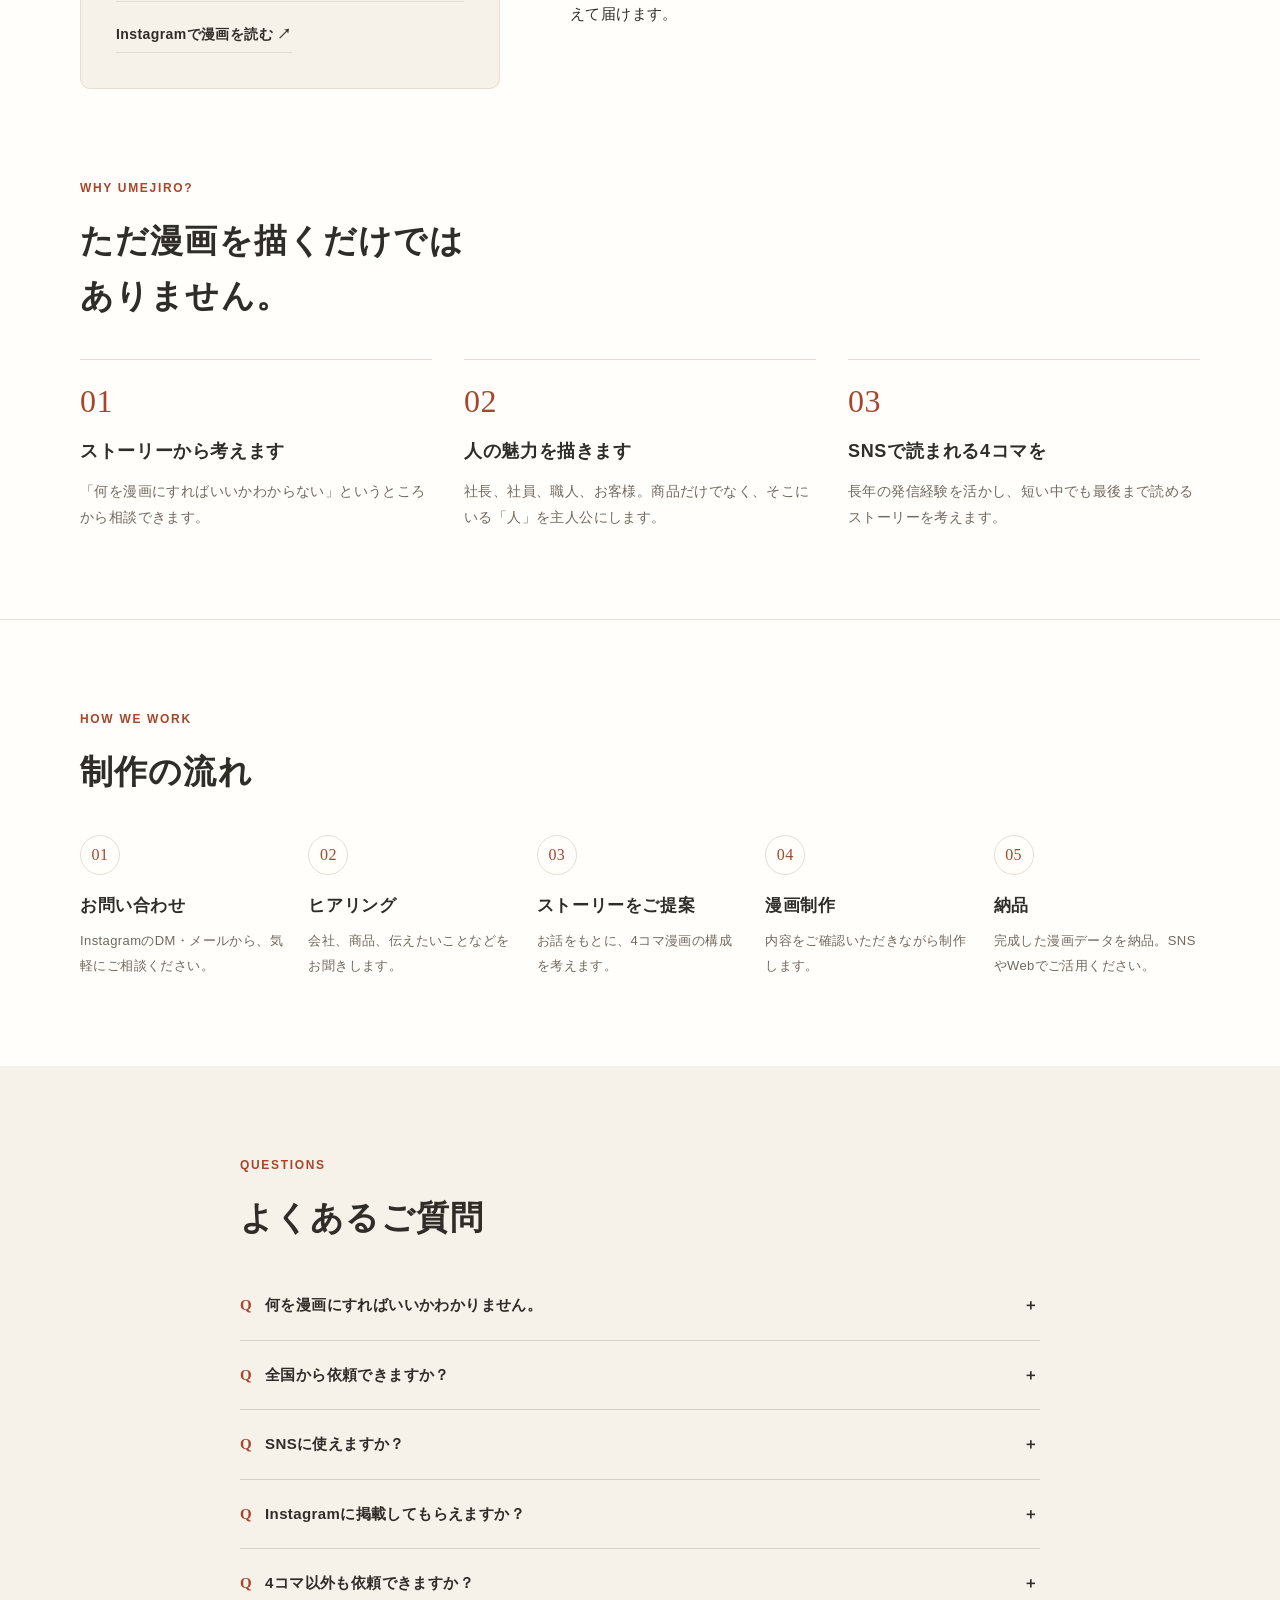
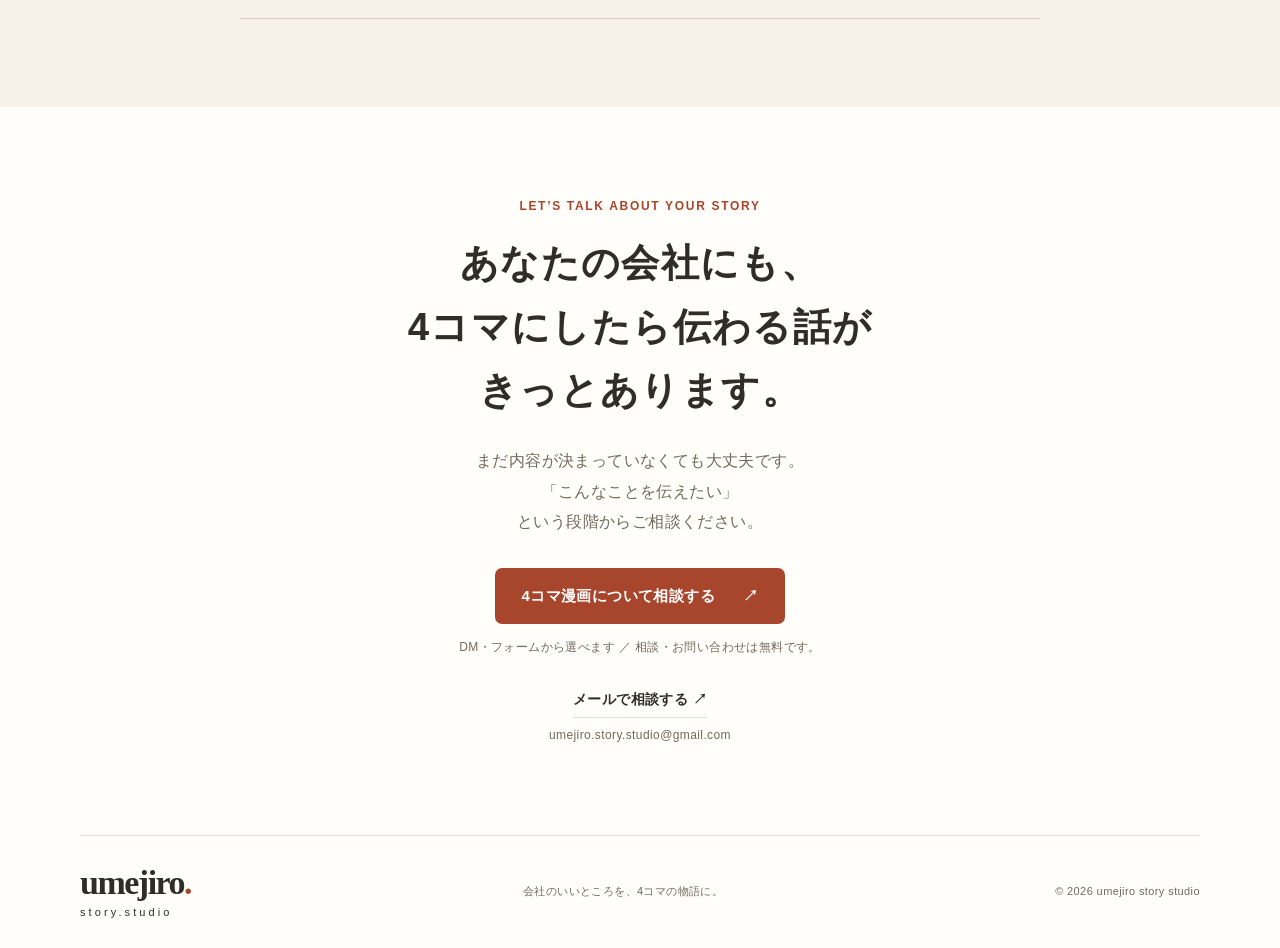
==== commit 92b2b48d: "Add files via upload" ====
--- a/index.html
+++ b/index.html
@@ -2,7 +2,7 @@
 <html lang="ja"><head><meta charset="utf-8"><meta name="viewport" content="width=device-width,initial-scale=1"><meta name="theme-color" content="#fbf8f3"><title>企業・店舗向け4コマ漫画制作｜umejiro story studio</title><meta name="description" content="会社や商品のいいところを、読みたくなる4コマ漫画に。漫画家うめじろうがヒアリング・企画・ストーリー構成から制作。1本40,000円〜（税別）。企業・店舗・個人事業主のご相談をお待ちしています。"><link rel="stylesheet" href="styles.css"><script src="site.js" defer></script></head>
 <body><a class="skip" href="#main">本文へ移動</a>
 <header class="header"><div class="wrap header-inner"><a class="brand" href="#top" aria-label="umejiro story studio トップ"><b>umejiro<span>.</span></b><small>story.studio</small></a><nav aria-label="メインナビゲーション"><a href="#works">制作事例</a><a href="#service">料金</a><a class="nav-contact" href="/contact">相談する <span aria-hidden="true">↗</span></a></nav></div></header>
-<main id="main"><section class="hero wrap" id="top"><div class="hero-copy"><p class="kicker">企業・店舗・個人事業主の方へ</p><h1>会社や商品の<br>「いいところ」、<br><em>4コマ漫画なら<br>伝わります。</em></h1><p class="hero-lead">商品へのこだわり。働く人の想い。<br>会社にしかないエピソード。<br>うまく言葉にできない魅力を、<br>読みたくなる4コマ漫画にします。</p><div class="hero-price"><span>企業・店舗向け4コマ漫画</span><p>1本 <strong>40,000<small>円〜</small></strong><span>（税別）</span></p><small>税込44,000円〜 ／ ヒアリング・企画込み</small></div><div class="hero-actions"><a class="button primary" href="#works">制作事例を見る <span aria-hidden="true">↓</span></a><a class="text-link" href="/contact">4コマ漫画について相談する ↗</a></div></div><figure class="hero-art"><div class="paper-label">小さな話が、好きになるきっかけに。</div><a class="comic-grid zoom-link" href="sigoto-comic.JPG" data-comic-title="大きな仕事" aria-label="工務店の4コマ漫画を拡大して読む"><img src="sigoto-comic1.JPG" alt="戸が動かず困っているお客様からの電話" width="1080" height="1080" fetchpriority="high"><img src="sigoto-comic2.JPG" alt="戸を直し、片手でも開くと喜ぶお客様" width="1080" height="1080"><img src="sigoto-comic3.JPG" alt="これまでの大きな仕事について話す親方と若手" width="1080" height="1080"><img src="sigoto-comic4.JPG" alt="お客様からの大きなありがとうに気づく二人" width="1080" height="1080"></a><figcaption>工務店の制作サンプル <span>タップで拡大 ↗</span></figcaption></figure></section>
+<main id="main"><section class="hero wrap" id="top"><div class="hero-copy"><p class="kicker">企業・店舗・個人事業主の方へ</p><h1>会社や商品の<br>「いいところ」、<br><em>4コマ漫画なら<br>伝わります。</em></h1><p class="hero-lead">商品へのこだわり。働く人の想い。<br>会社にしかないエピソード。<br>うまく言葉にできない魅力を、<br>読みたくなる4コマ漫画にします。</p><div class="hero-price"><span>企業・店舗向け4コマ漫画</span><p>1本 <strong>40,000<small>円〜</small></strong><span>（税別）</span></p><small>税込44,000円〜 ／ ヒアリング・企画込み</small></div><div class="hero-actions"><a class="button primary" href="#works">制作事例を見る <span aria-hidden="true">↓</span></a><a class="text-link" href="/contact">4コマ漫画について相談する ↗</a></div></div><figure class="hero-art"><div class="paper-label">小さな話が、好きになるきっかけに。</div><a class="hero-panel zoom-link" href="sigoto-comic.JPG" data-comic-title="大きな仕事" aria-label="工務店の4コマ漫画「大きな仕事」の全編を拡大して読む"><img src="sigoto-comic1.JPG" alt="工務店の漫画「大きな仕事」の1コマ目。困っているお客様の電話に応える親方と、そばで話を聞く若い社員" width="1080" height="1080" fetchpriority="high"></a><figcaption>工務店サンプルの1コマ目 <span>4コマ全編を読む ↗</span></figcaption></figure></section>
 <div class="trust-strip"><div class="wrap"><span>漫画家 <b>うめじろう</b> が直接制作</span><span>Instagramフォロワー <b>約6万人</b></span><span>企業PR漫画の制作実績あり</span></div></div>
 <section class="section concerns"><div class="wrap compact"><p class="kicker">YOUR STORY</p><h2>こんなこと、ありませんか？</h2><ul class="concern-list"><li>商品やサービスの魅力が、うまく伝わらない</li><li>SNSが、宣伝ばかりになってしまう</li><li>会社やスタッフの人柄を、もっと伝えたい</li><li>商品のこだわりを知ってほしい</li><li>会社のストーリーを文章にするのが難しい</li><li>「うちならでは」の魅力を発信したい</li></ul><p class="section-answer">そんな会社の魅力を、<br class="small-only"><strong>4コマ漫画にします。</strong></p></div></section>
 <section class="section" id="stories"><div class="wrap"><p class="kicker">STORY IDEAS</p><h2>例えば、こんなお話が<br>4コマになります。</h2><div class="ideas"><article><span class="number">01</span><h3>商品のストーリー</h3><p>なぜこの商品を作ったのか。<br>職人がこだわる、ひと手間。<br>つくり手の想いを届けます。</p><small>商品紹介・ブランドの発信に</small></article><article><span class="number">02</span><h3>会社のストーリー</h3><p>会社を始めたきっかけ。<br>創業当時の忘れられない出来事。<br>大切にしている考え方を形に。</p><small>会社紹介・営業のご案内に</small></article><article><span class="number">03</span><h3>働く人のストーリー</h3><p>この仕事を選んだ理由。<br>新人時代の失敗や、お客様の言葉。<br>人柄が見えるエピソードを。</p><small>採用ページ・スタッフ紹介に</small></article><article><span class="number">04</span><h3>商品・サービス紹介</h3><p>特徴や使い方も、<br>「こんなときに役立った」という<br>読みたくなるストーリーに。</p><small>SNS・ホームページでの案内に</small></article></div></div></section>
--- a/styles.css
+++ b/styles.css
@@ -11,3 +11,6 @@
 
 /* Optional animation: secondary to the core comic service. */
 .animation-option{padding-top:0}.animation-layout{border-top:1px solid var(--line);padding-top:45px;display:grid;grid-template-columns:1fr 1fr;gap:55px;align-items:center}.animation-copy>p:not(.kicker){font-size:15px;margin-top:20px}.animation-copy .animation-note{font-size:12px!important;color:var(--muted);background:var(--cream);padding:14px 17px;border-radius:6px;margin-bottom:18px}.animation-example{background:var(--cream);padding:18px;border-radius:8px;text-align:center;min-width:0}.animation-example video{display:block;width:100%;max-width:310px;max-height:65svh;height:auto;margin:auto;background:#25221f;border-radius:4px}.animation-example figcaption{font-size:11px;color:var(--muted);margin-top:12px}@media(max-width:820px){.animation-layout{grid-template-columns:1fr;gap:25px;padding-top:30px}.animation-example{max-width:480px;width:100%;margin:auto}}@media(max-width:520px){.animation-copy>p:not(.kicker){font-size:14px}.animation-example{padding:12px}.animation-copy .text-link{font-size:13px}}
+
+/* Hero shows one complete panel; the full comic remains in the works section. */
+.hero-panel{display:block;background:#fff;cursor:pointer}.hero-panel img{width:100%;height:auto;aspect-ratio:1;object-fit:contain}
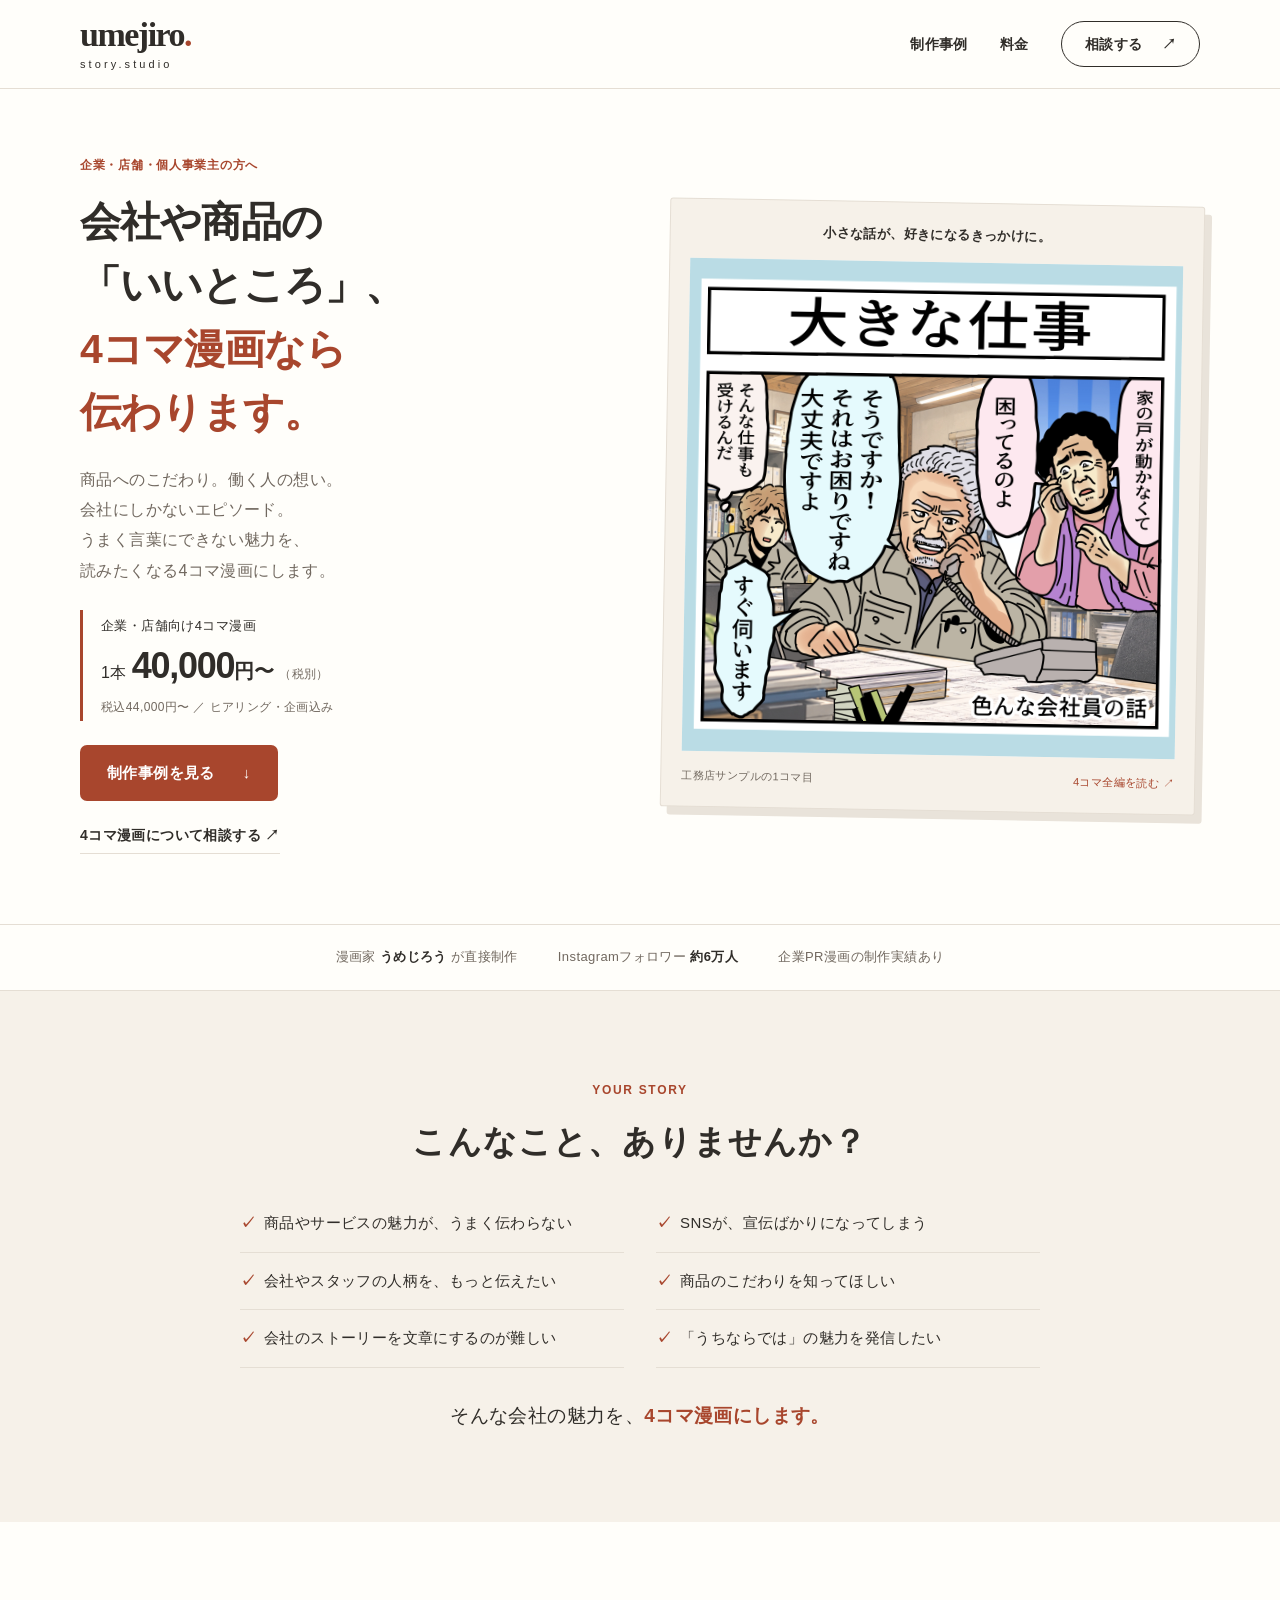
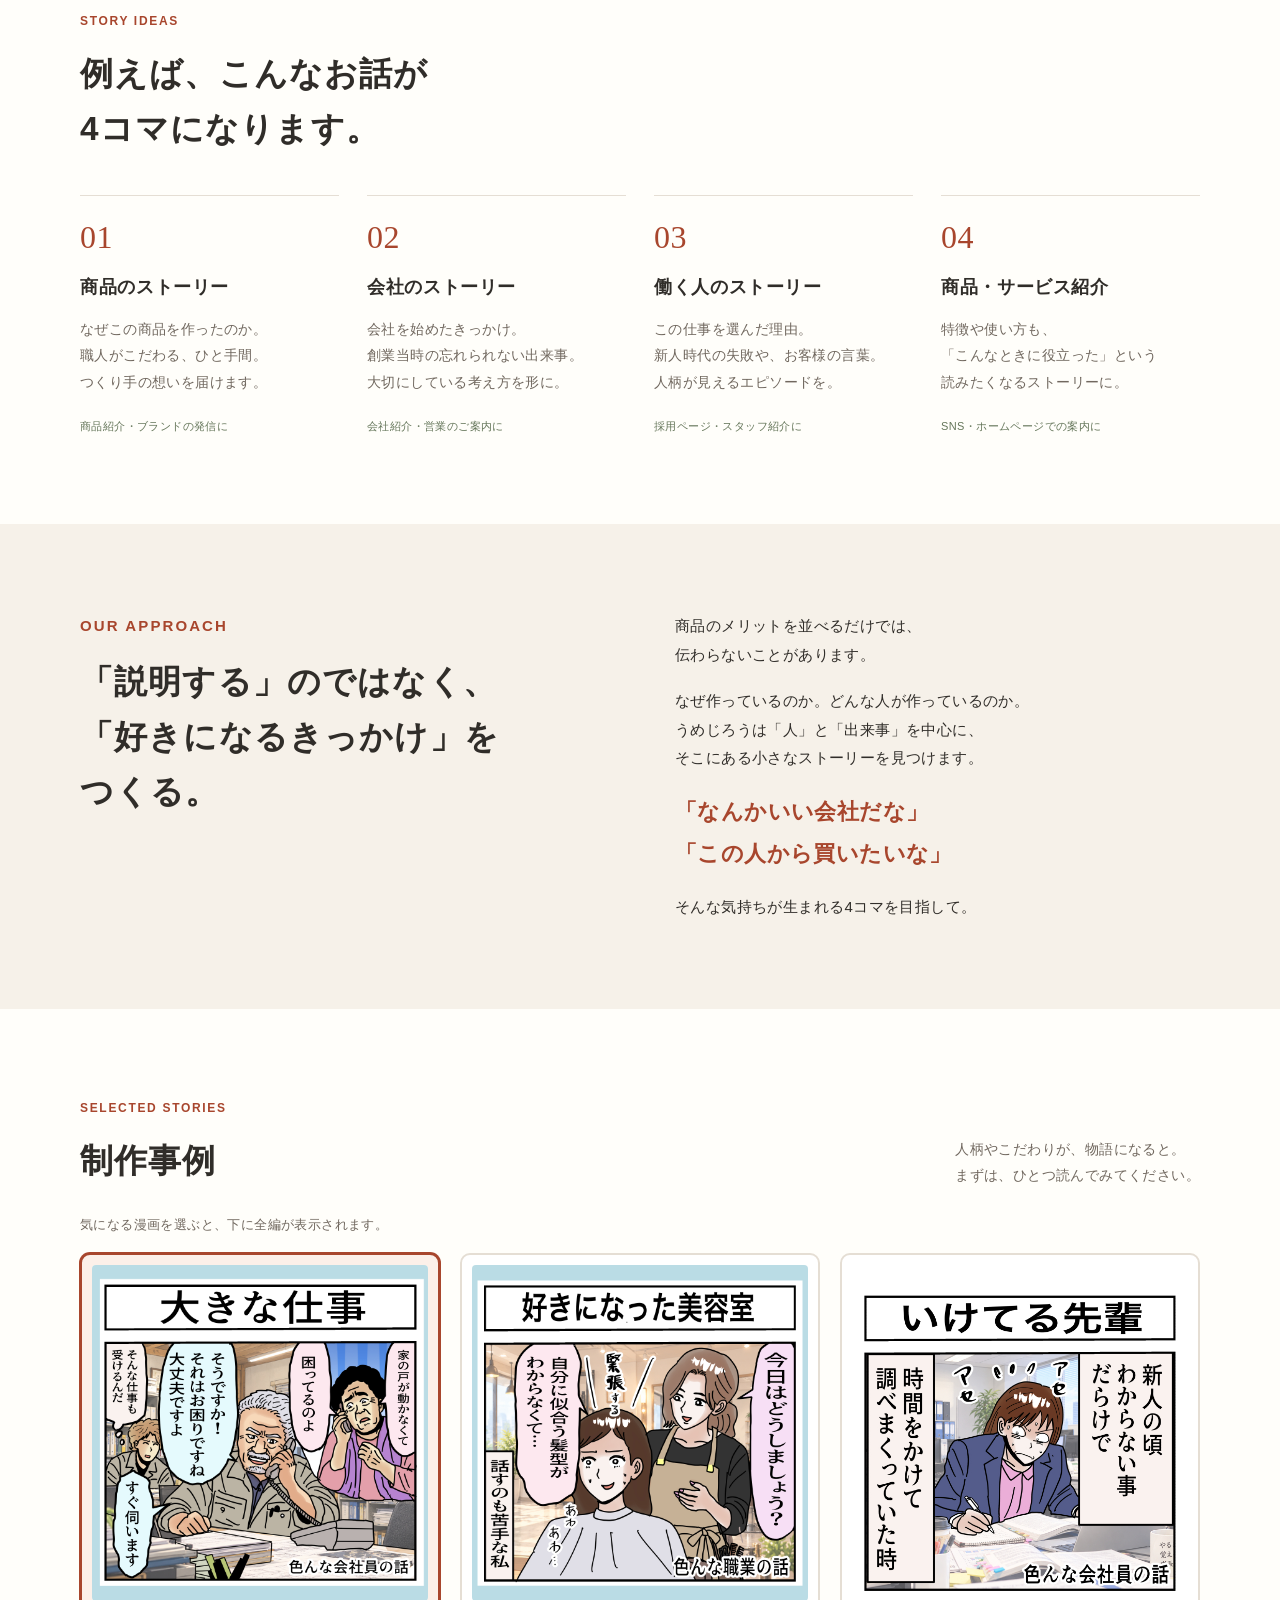
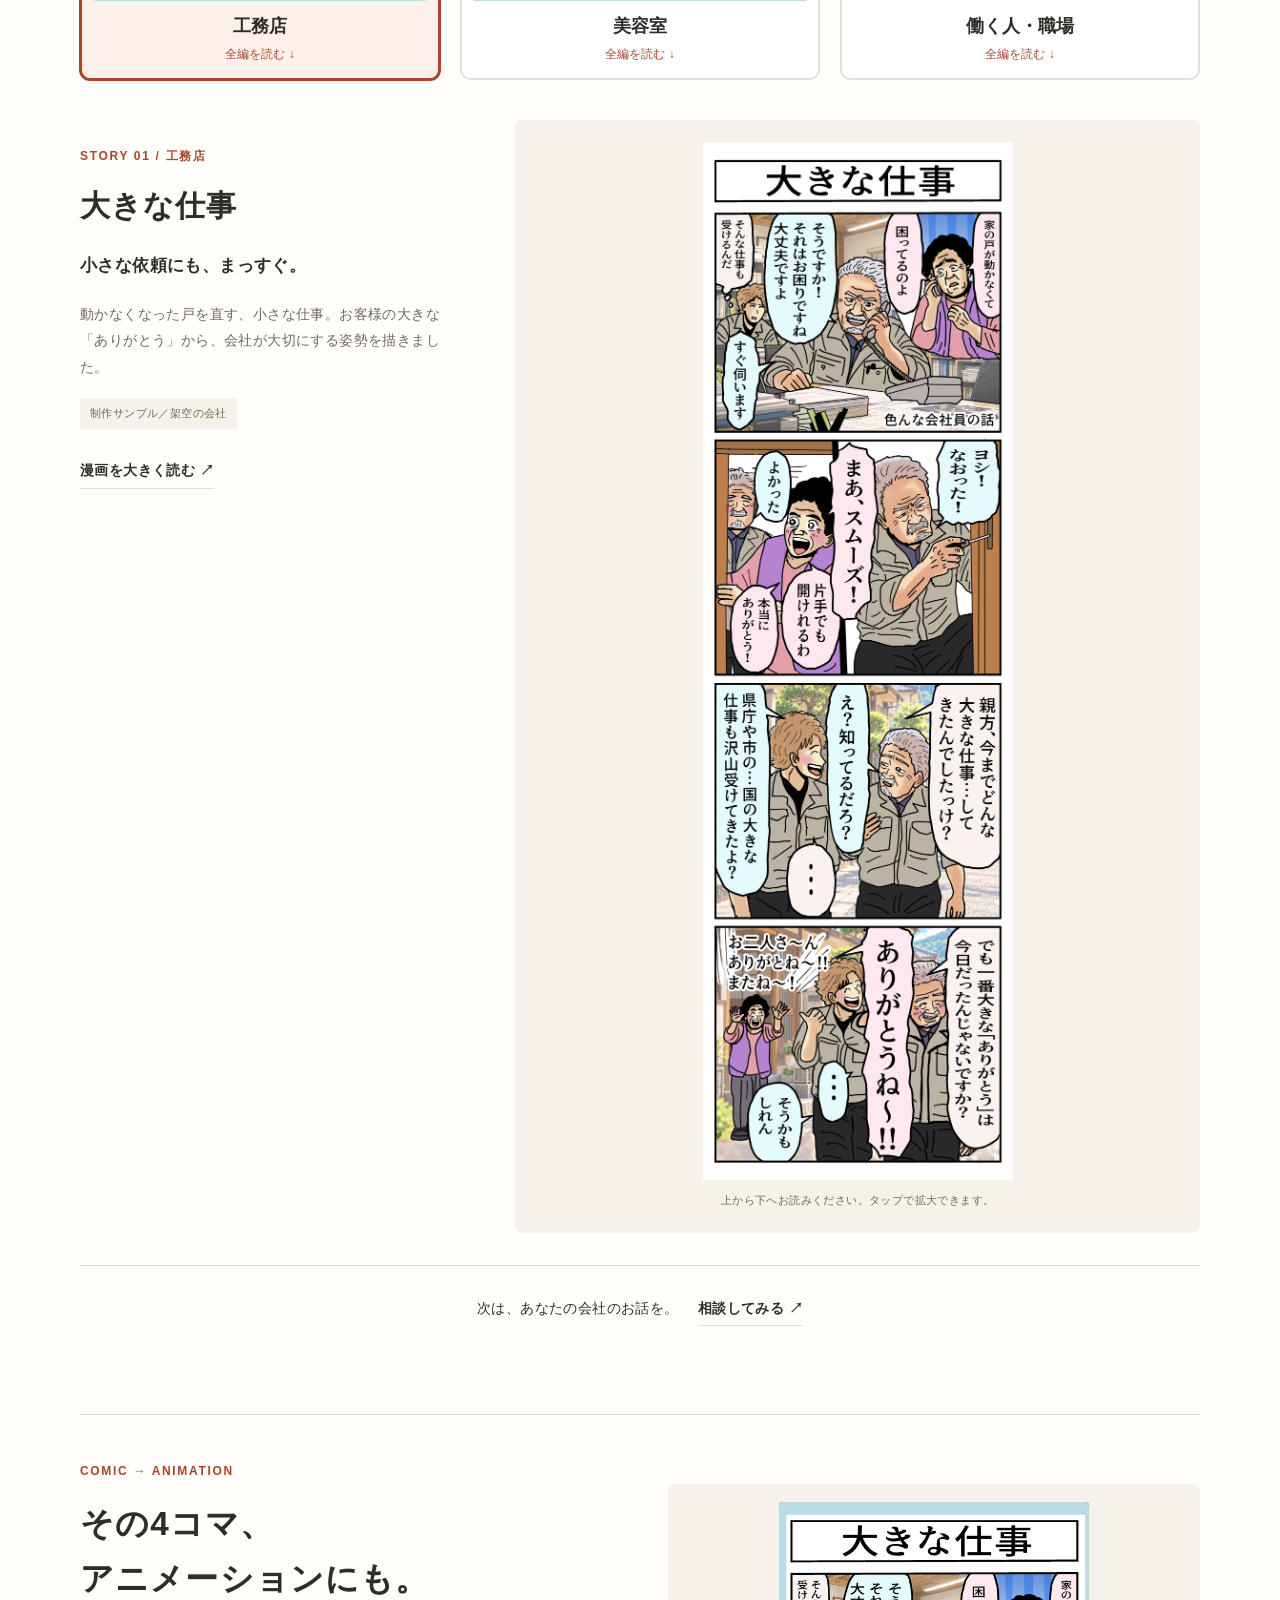
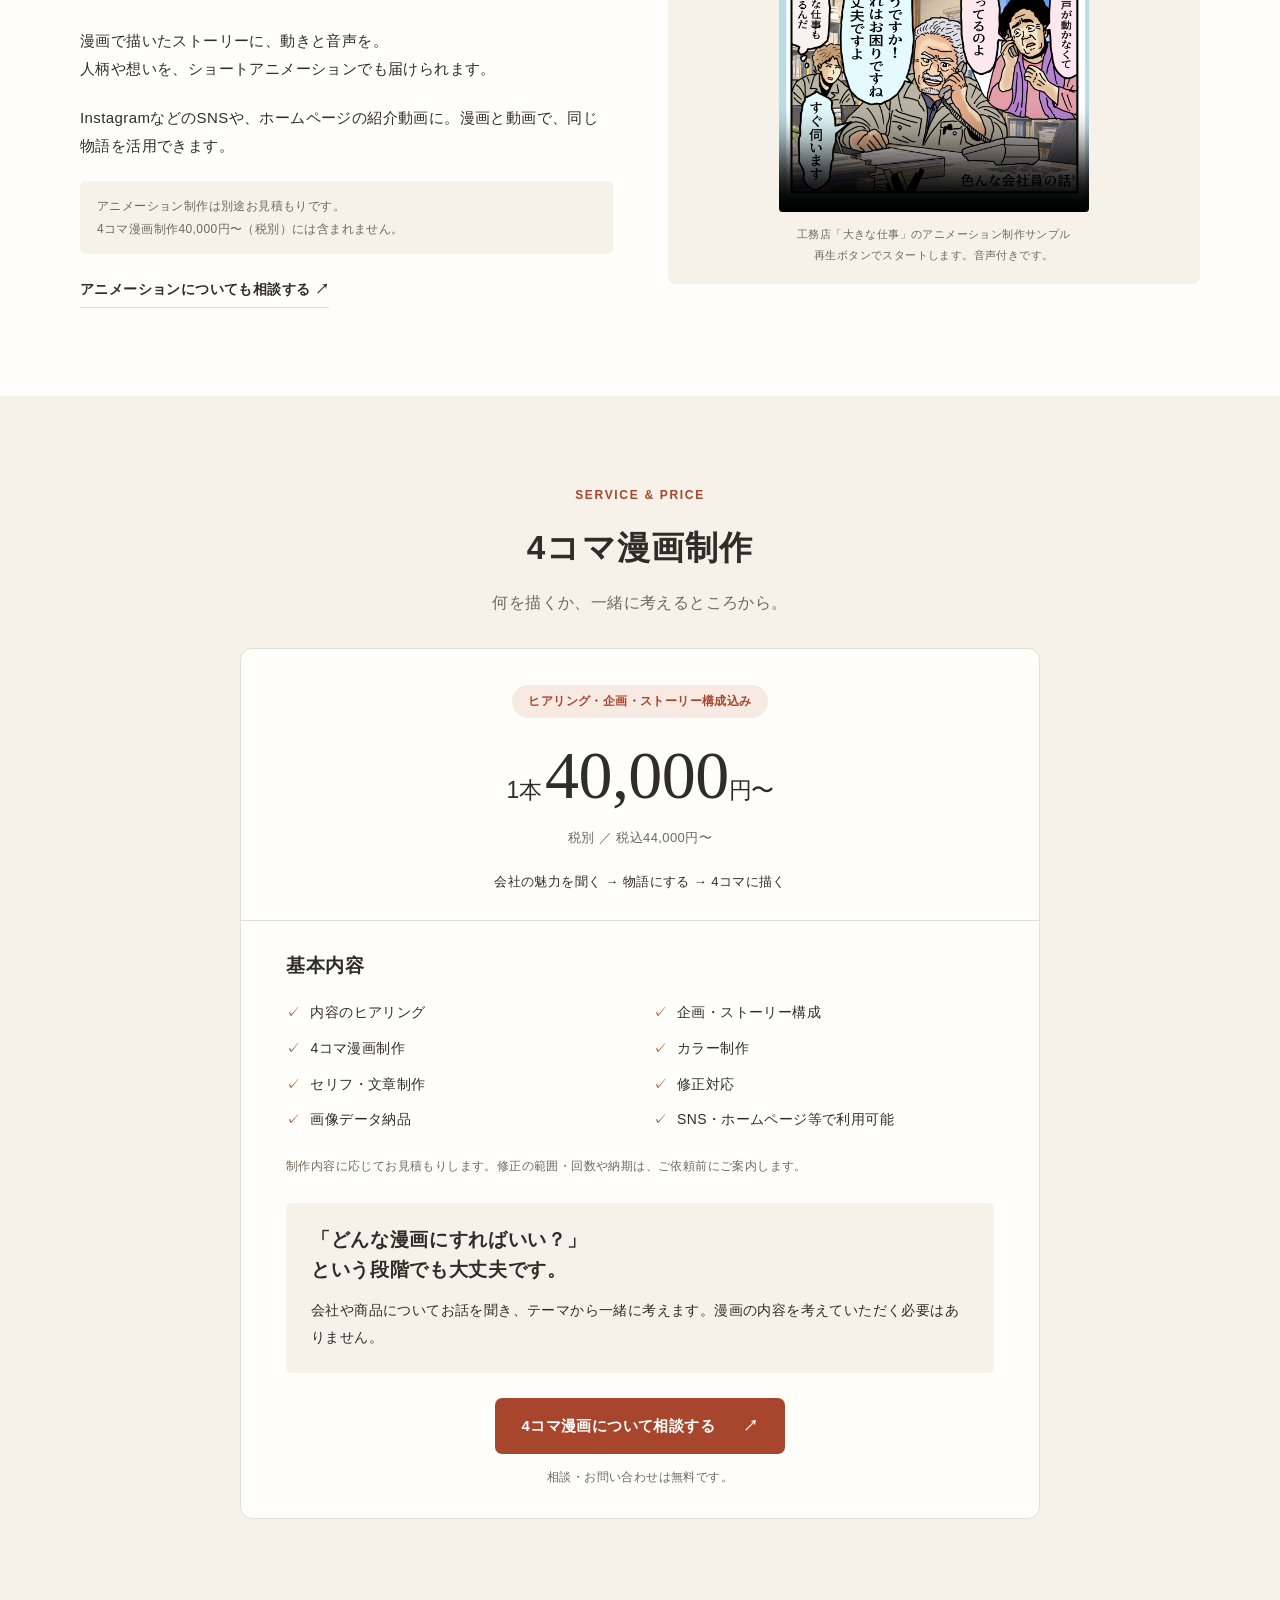
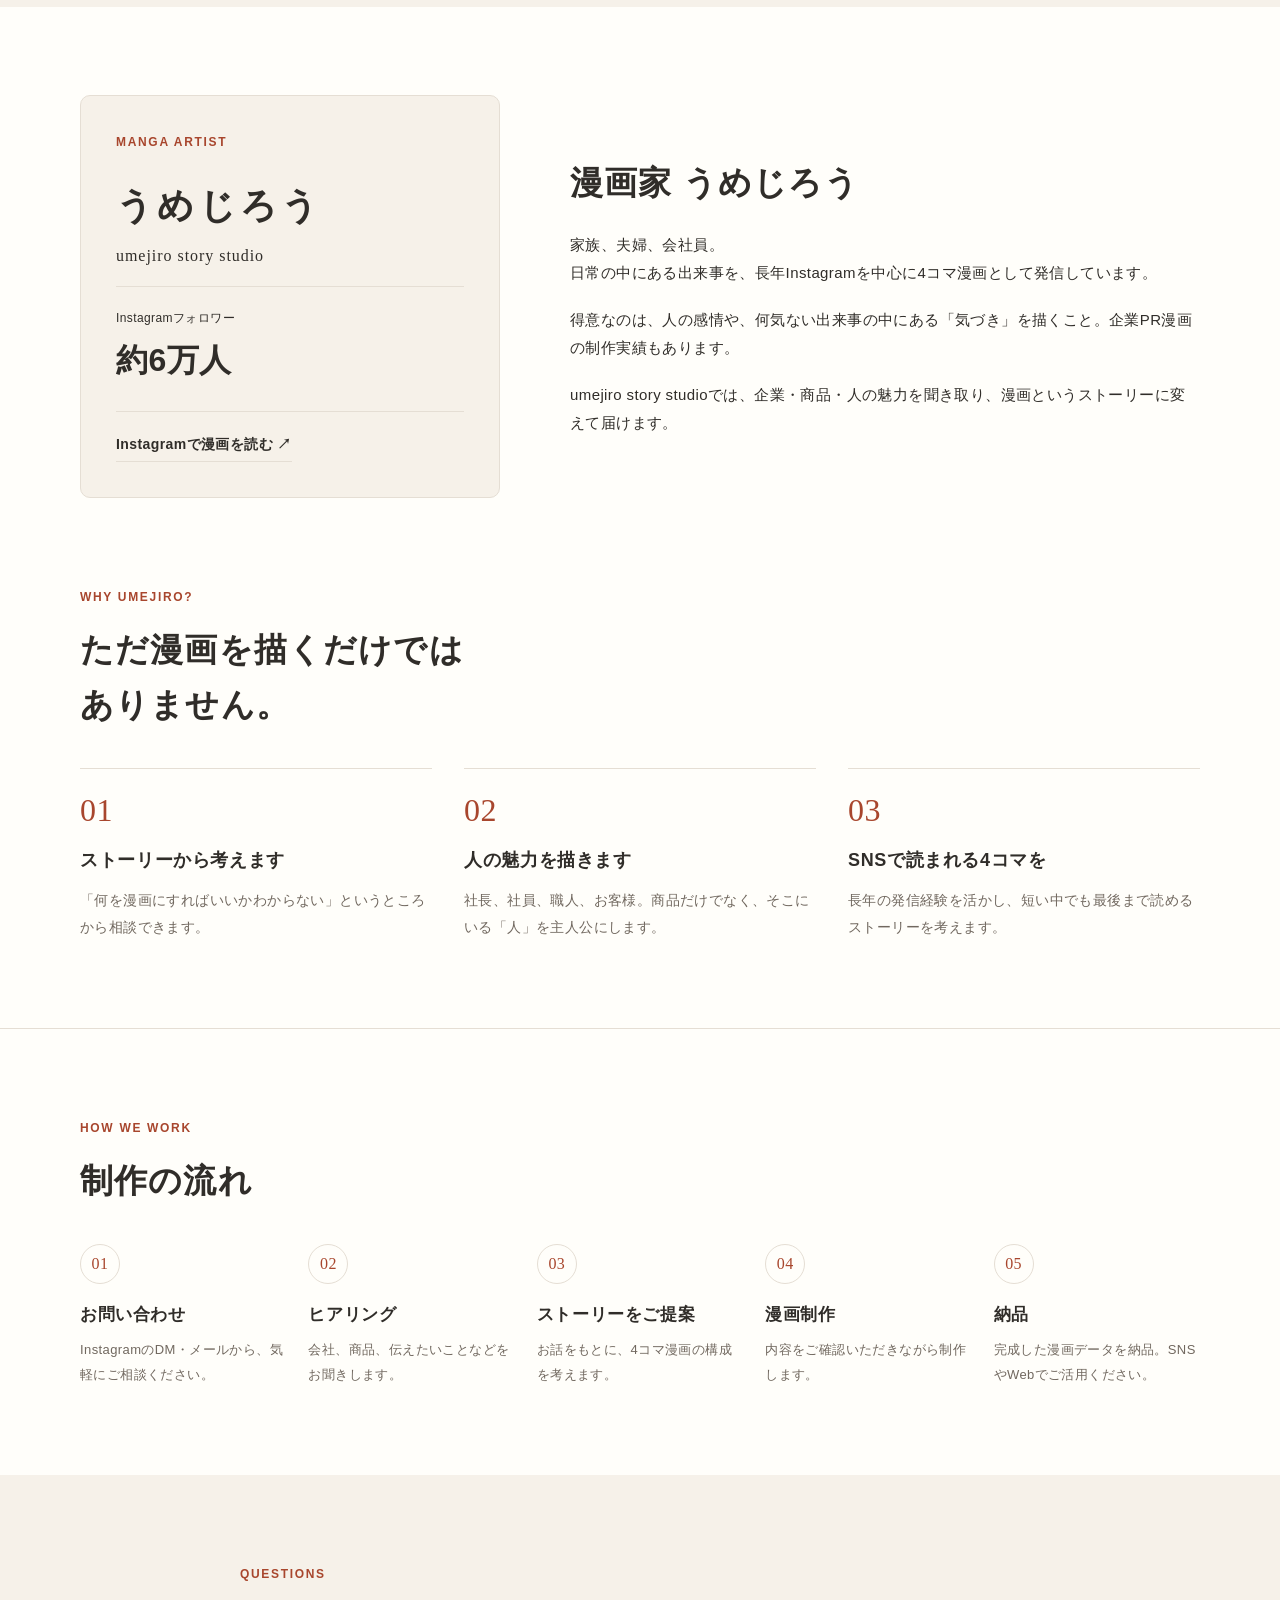
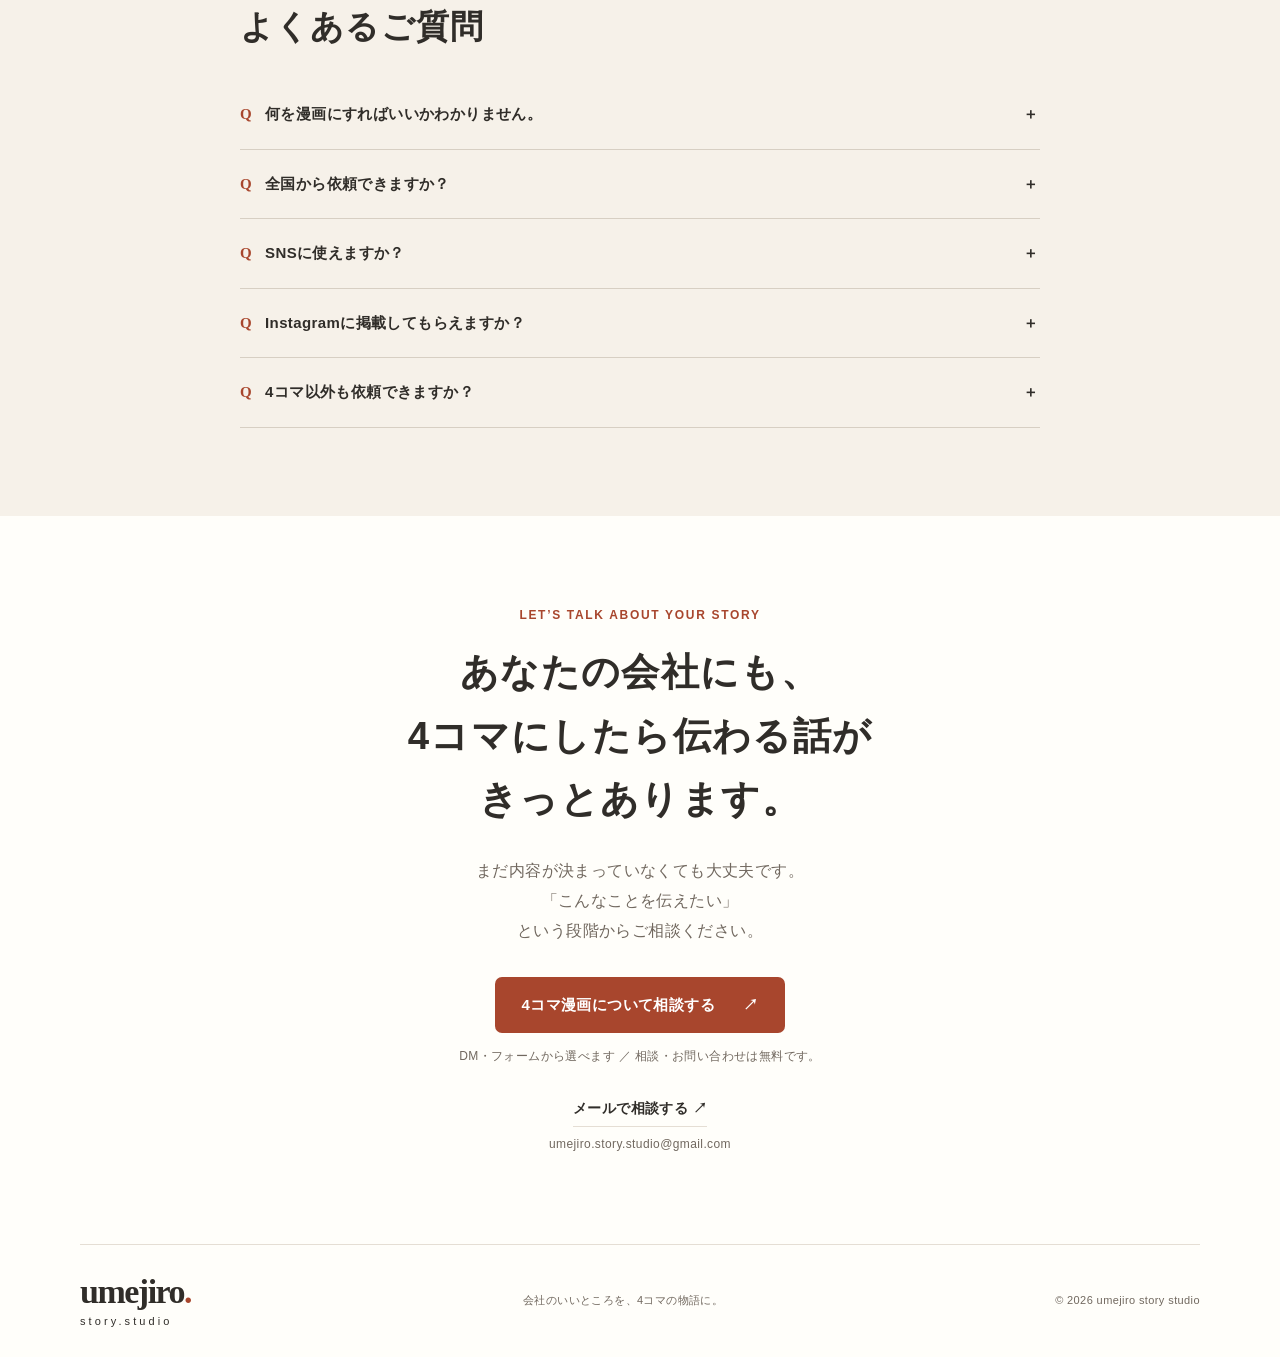
==== commit e9b7ab06: "Add files via upload" ====
--- a/index.html
+++ b/index.html
@@ -7,7 +7,12 @@
 <section class="section concerns"><div class="wrap compact"><p class="kicker">YOUR STORY</p><h2>こんなこと、ありませんか？</h2><ul class="concern-list"><li>商品やサービスの魅力が、うまく伝わらない</li><li>SNSが、宣伝ばかりになってしまう</li><li>会社やスタッフの人柄を、もっと伝えたい</li><li>商品のこだわりを知ってほしい</li><li>会社のストーリーを文章にするのが難しい</li><li>「うちならでは」の魅力を発信したい</li></ul><p class="section-answer">そんな会社の魅力を、<br class="small-only"><strong>4コマ漫画にします。</strong></p></div></section>
 <section class="section" id="stories"><div class="wrap"><p class="kicker">STORY IDEAS</p><h2>例えば、こんなお話が<br>4コマになります。</h2><div class="ideas"><article><span class="number">01</span><h3>商品のストーリー</h3><p>なぜこの商品を作ったのか。<br>職人がこだわる、ひと手間。<br>つくり手の想いを届けます。</p><small>商品紹介・ブランドの発信に</small></article><article><span class="number">02</span><h3>会社のストーリー</h3><p>会社を始めたきっかけ。<br>創業当時の忘れられない出来事。<br>大切にしている考え方を形に。</p><small>会社紹介・営業のご案内に</small></article><article><span class="number">03</span><h3>働く人のストーリー</h3><p>この仕事を選んだ理由。<br>新人時代の失敗や、お客様の言葉。<br>人柄が見えるエピソードを。</p><small>採用ページ・スタッフ紹介に</small></article><article><span class="number">04</span><h3>商品・サービス紹介</h3><p>特徴や使い方も、<br>「こんなときに役立った」という<br>読みたくなるストーリーに。</p><small>SNS・ホームページでの案内に</small></article></div></div></section>
 <section class="section approach" id="concept"><div class="wrap approach-grid"><div><p class="kicker">OUR APPROACH</p><h2>「説明する」のではなく、<br>「好きになるきっかけ」を<br>つくる。</h2></div><div><p>商品のメリットを並べるだけでは、<br>伝わらないことがあります。</p><p>なぜ作っているのか。どんな人が作っているのか。<br>うめじろうは「人」と「出来事」を中心に、<br>そこにある小さなストーリーを見つけます。</p><p class="approach-end">「なんかいい会社だな」<br>「この人から買いたいな」</p><p>そんな気持ちが生まれる4コマを目指して。</p></div></div></section>
-<section class="section works" id="works"><div class="wrap"><div class="section-head"><div><p class="kicker">SELECTED STORIES</p><h2>制作事例</h2></div><p>人柄やこだわりが、物語になると。<br>まずは、ひとつ読んでみてください。</p></div><div class="work-tabs" aria-label="読む漫画を選ぶ"><button id="tab-building" type="button" data-panel="work-building">01 工務店</button><button id="tab-salon" type="button" data-panel="work-salon">02 美容室</button><button id="tab-people" type="button" data-panel="work-people">03 働く人</button></div><article id="work-building" class="work-panel" aria-labelledby="tab-building"><div class="work-info"><p class="kicker">STORY 01 / 工務店</p><h3>大きな仕事</h3><p class="work-theme">小さな依頼にも、まっすぐ。</p><p>動かなくなった戸を直す、小さな仕事。お客様の大きな「ありがとう」から、会社が大切にする姿勢を描きました。</p><p class="sample-label">制作サンプル／架空の会社</p><a class="text-link zoom-link" href="sigoto-comic.JPG" data-comic-title="大きな仕事">漫画を大きく読む <span aria-hidden="true">↗</span></a></div><div class="work-art"><a class="zoom-link comic-strip" href="sigoto-comic.JPG" data-comic-title="大きな仕事" aria-label="大きな仕事を拡大して読む"><img src="sigoto-comic.JPG" alt="大きな仕事（上から下へ読む4コマ漫画）" loading="lazy" decoding="async"></a><p class="reading-note">上から下へお読みください。タップで拡大できます。</p></div></article><article id="work-salon" class="work-panel" aria-labelledby="tab-salon"><div class="work-info"><p class="kicker">STORY 02 / 美容室</p><h3>似合う髪型の、その先に。</h3><p class="work-theme">話すのが苦手な人にも、寄り添う。</p><p>髪型の希望をうまく話せないお客様。暮らしや人柄まで聞いて提案する、美容師の思いやりを物語に。</p><p class="sample-label">制作サンプル／架空のお店</p><a class="text-link zoom-link" href="salon-comic.jpg" data-comic-title="似合う髪型の、その先に。">漫画を大きく読む <span aria-hidden="true">↗</span></a></div><div class="work-art"><a class="zoom-link comic-strip" href="salon-comic.jpg" data-comic-title="似合う髪型の、その先に。" aria-label="似合う髪型の、その先に。を拡大して読む"><img src="salon-comic.jpg" alt="似合う髪型の、その先に。（上から下へ読む4コマ漫画）" loading="lazy" decoding="async"></a><p class="reading-note">上から下へお読みください。タップで拡大できます。</p></div></article><article id="work-people" class="work-panel" aria-labelledby="tab-people"><div class="work-info"><p class="kicker">STORY 03 / 働く人</p><h3>いけてる先輩</h3><p class="work-theme">何気ないひと言に、人柄が見える。</p><p>ひとりで調べ続ける新人に、先輩がかけた言葉。教え合う関係の温かさを、短い会話で描いた創作漫画です。</p><p class="sample-label">創作漫画／人物表現の例</p><a class="text-link zoom-link" href="%E3%81%95%E3%81%A8%E3%83%92%E3%82%9A%E3%82%B37.jpg" data-comic-title="いけてる先輩">漫画を大きく読む <span aria-hidden="true">↗</span></a></div><div class="work-art"><a class="zoom-link comic-strip" href="%E3%81%95%E3%81%A8%E3%83%92%E3%82%9A%E3%82%B37.jpg" data-comic-title="いけてる先輩" aria-label="いけてる先輩を拡大して読む"><img src="%E3%81%95%E3%81%A8%E3%83%92%E3%82%9A%E3%82%B37.jpg" alt="いけてる先輩（上から下へ読む4コマ漫画）" loading="lazy" decoding="async"></a><p class="reading-note">上から下へお読みください。タップで拡大できます。</p></div></article><p class="works-end">次は、あなたの会社のお話を。 <a class="text-link" href="/contact">相談してみる ↗</a></p></div></section>
+<section class="section works" id="works"><div class="wrap"><div class="section-head"><div><p class="kicker">SELECTED STORIES</p><h2>制作事例</h2></div><p>人柄やこだわりが、物語になると。<br>まずは、ひとつ読んでみてください。</p></div><p class="work-chooser-note">気になる漫画を選ぶと、下に全編が表示されます。</p>
+<div class="work-tabs work-cards" aria-label="読む漫画を選ぶ">
+<button id="tab-building" type="button" data-panel="work-building" aria-label="工務店の漫画を読む"><span class="work-card-thumb"><img src="sigoto-comic1.JPG" alt="" width="1080" height="1080" loading="lazy" decoding="async"></span><span class="work-card-label">工務店</span><span class="work-card-action" aria-hidden="true">全編を読む ↓</span></button>
+<button id="tab-salon" type="button" data-panel="work-salon" aria-label="美容室の漫画を読む"><span class="work-card-thumb"><img src="1salon-comic1.JPG" alt="" width="1080" height="1080" loading="lazy" decoding="async"></span><span class="work-card-label">美容室</span><span class="work-card-action" aria-hidden="true">全編を読む ↓</span></button>
+<button id="tab-people" type="button" data-panel="work-people" aria-label="働く人・職場の漫画を読む"><span class="work-card-thumb"><span class="work-card-crop"><img src="%E3%81%95%E3%81%A8%E3%83%92%E3%82%9A%E3%82%B37.jpg" alt="" width="650" height="2175" loading="lazy" decoding="async"></span></span><span class="work-card-label">働く人・職場</span><span class="work-card-action" aria-hidden="true">全編を読む ↓</span></button>
+</div><article id="work-building" class="work-panel" aria-labelledby="tab-building"><div class="work-info"><p class="kicker">STORY 01 / 工務店</p><h3>大きな仕事</h3><p class="work-theme">小さな依頼にも、まっすぐ。</p><p>動かなくなった戸を直す、小さな仕事。お客様の大きな「ありがとう」から、会社が大切にする姿勢を描きました。</p><p class="sample-label">制作サンプル／架空の会社</p><a class="text-link zoom-link" href="sigoto-comic.JPG" data-comic-title="大きな仕事">漫画を大きく読む <span aria-hidden="true">↗</span></a></div><div class="work-art"><a class="zoom-link comic-strip" href="sigoto-comic.JPG" data-comic-title="大きな仕事" aria-label="大きな仕事を拡大して読む"><img src="sigoto-comic.JPG" alt="大きな仕事（上から下へ読む4コマ漫画）" loading="lazy" decoding="async"></a><p class="reading-note">上から下へお読みください。タップで拡大できます。</p></div></article><article id="work-salon" class="work-panel" aria-labelledby="tab-salon"><div class="work-info"><p class="kicker">STORY 02 / 美容室</p><h3>似合う髪型の、その先に。</h3><p class="work-theme">話すのが苦手な人にも、寄り添う。</p><p>髪型の希望をうまく話せないお客様。暮らしや人柄まで聞いて提案する、美容師の思いやりを物語に。</p><p class="sample-label">制作サンプル／架空のお店</p><a class="text-link zoom-link" href="salon-comic.jpg" data-comic-title="似合う髪型の、その先に。">漫画を大きく読む <span aria-hidden="true">↗</span></a></div><div class="work-art"><a class="zoom-link comic-strip" href="salon-comic.jpg" data-comic-title="似合う髪型の、その先に。" aria-label="似合う髪型の、その先に。を拡大して読む"><img src="salon-comic.jpg" alt="似合う髪型の、その先に。（上から下へ読む4コマ漫画）" loading="lazy" decoding="async"></a><p class="reading-note">上から下へお読みください。タップで拡大できます。</p></div></article><article id="work-people" class="work-panel" aria-labelledby="tab-people"><div class="work-info"><p class="kicker">STORY 03 / 働く人</p><h3>いけてる先輩</h3><p class="work-theme">何気ないひと言に、人柄が見える。</p><p>ひとりで調べ続ける新人に、先輩がかけた言葉。教え合う関係の温かさを、短い会話で描いた創作漫画です。</p><p class="sample-label">創作漫画／人物表現の例</p><a class="text-link zoom-link" href="%E3%81%95%E3%81%A8%E3%83%92%E3%82%9A%E3%82%B37.jpg" data-comic-title="いけてる先輩">漫画を大きく読む <span aria-hidden="true">↗</span></a></div><div class="work-art"><a class="zoom-link comic-strip" href="%E3%81%95%E3%81%A8%E3%83%92%E3%82%9A%E3%82%B37.jpg" data-comic-title="いけてる先輩" aria-label="いけてる先輩を拡大して読む"><img src="%E3%81%95%E3%81%A8%E3%83%92%E3%82%9A%E3%82%B37.jpg" alt="いけてる先輩（上から下へ読む4コマ漫画）" loading="lazy" decoding="async"></a><p class="reading-note">上から下へお読みください。タップで拡大できます。</p></div></article><p class="works-end">次は、あなたの会社のお話を。 <a class="text-link" href="/contact">相談してみる ↗</a></p></div></section>
 <section class="section animation-option" id="animation" aria-labelledby="animation-title"><div class="wrap animation-layout"><div class="animation-copy"><p class="kicker">COMIC → ANIMATION</p><h2 id="animation-title">その4コマ、<br>アニメーションにも。</h2><p>漫画で描いたストーリーに、動きと音声を。<br>人柄や想いを、ショートアニメーションでも届けられます。</p><p>InstagramなどのSNSや、ホームページの紹介動画に。漫画と動画で、同じ物語を活用できます。</p><p class="animation-note">アニメーション制作は別途お見積もりです。<br>4コマ漫画制作40,000円〜（税別）には含まれません。</p><a class="text-link" href="/contact">アニメーションについても相談する ↗</a></div><figure class="animation-example"><video controls playsinline preload="metadata" poster="sigoto-comic1.JPG" aria-label="工務店の4コマ漫画「大きな仕事」をもとにしたアニメーション制作サンプル"><source src="工務店 (アニメーション).MP4" type="video/mp4">動画を再生できない場合は、<a href="工務店 (アニメーション).MP4">こちらから動画を開いてください。</a></video><figcaption>工務店「大きな仕事」のアニメーション制作サンプル<br>再生ボタンでスタートします。音声付きです。</figcaption></figure></div></section>
 <section class="section price-section" id="service"><div class="wrap compact"><p class="kicker">SERVICE & PRICE</p><h2>4コマ漫画制作</h2><p class="section-lead">何を描くか、一緒に考えるところから。</p><div class="price-card"><div class="price-top"><span class="pill">ヒアリング・企画・ストーリー構成込み</span><p class="price"><span>1本</span> <strong>40,000</strong><span>円〜</span></p><p class="tax">税別 ／ 税込44,000円〜</p><p>会社の魅力を聞く → 物語にする → 4コマに描く</p></div><div class="price-content"><h3>基本内容</h3><ul class="included"><li>内容のヒアリング</li><li>企画・ストーリー構成</li><li>4コマ漫画制作</li><li>カラー制作</li><li>セリフ・文章制作</li><li>修正対応</li><li>画像データ納品</li><li>SNS・ホームページ等で利用可能</li></ul><p class="price-note">制作内容に応じてお見積もりします。修正の範囲・回数や納期は、ご依頼前にご案内します。</p><div class="reassurance"><h3>「どんな漫画にすればいい？」<br>という段階でも大丈夫です。</h3><p>会社や商品についてお話を聞き、テーマから一緒に考えます。漫画の内容を考えていただく必要はありません。</p></div><a class="button primary" href="/contact">4コマ漫画について相談する <span aria-hidden="true">↗</span></a><p class="micro">相談・お問い合わせは無料です。</p></div></div></div></section>
 <section class="section about" id="about"><div class="wrap about-grid"><div class="author-card"><p class="kicker">MANGA ARTIST</p><p class="author-name">うめじろう<span>umejiro story studio</span></p><div class="author-stat"><span>Instagramフォロワー</span><strong>約6万人</strong></div><a class="text-link" href="https://www.instagram.com/umeda_umejiro" target="_blank" rel="noopener noreferrer">Instagramで漫画を読む ↗</a></div><div><h2>漫画家 うめじろう</h2><p>家族、夫婦、会社員。<br>日常の中にある出来事を、長年Instagramを中心に4コマ漫画として発信しています。</p><p>得意なのは、人の感情や、何気ない出来事の中にある「気づき」を描くこと。企業PR漫画の制作実績もあります。</p><p>umejiro story studioでは、企業・商品・人の魅力を聞き取り、漫画というストーリーに変えて届けます。</p></div></div></section>
--- a/styles.css
+++ b/styles.css
@@ -14,3 +14,19 @@
 
 /* Hero shows one complete panel; the full comic remains in the works section. */
 .hero-panel{display:block;background:#fff;cursor:pointer}.hero-panel img{width:100%;height:auto;aspect-ratio:1;object-fit:contain}
+
+/* Visual story choices keep all three subjects visible before reading. */
+.work-chooser-note{display:none;margin-top:24px;color:var(--muted);font-size:13px}
+.has-js .work-chooser-note{display:block}
+.has-js .work-cards{display:grid;grid-template-columns:repeat(3,minmax(0,1fr));gap:20px;margin-top:16px}
+.work-cards button{display:block;min-width:0;padding:10px 10px 15px;border:2px solid var(--line);border-radius:10px;background:#fff;color:var(--ink);text-align:center;white-space:normal;line-height:1.5;transition:border-color .18s,background .18s}
+.work-cards button:hover{border-color:var(--accent)}
+.work-cards button[aria-selected=true]{border-color:var(--accent);background:#fcf0e9;color:var(--ink);box-shadow:0 0 0 1px var(--accent)}
+.work-card-thumb{display:flex;align-items:center;justify-content:center;aspect-ratio:1;overflow:hidden;background:#fff;border-radius:4px}
+.work-card-thumb>img{width:100%;height:100%;object-fit:contain}
+.work-card-crop{display:block;position:relative;width:100%;aspect-ratio:650 / 610;overflow:hidden}
+.work-card-crop img{position:absolute;top:0;left:0;width:100%;height:auto;max-width:none}
+.work-card-label{display:block;margin-top:12px;font-size:18px;font-weight:700}
+.work-card-action{display:block;margin-top:5px;font-size:12px;color:var(--accent)}
+@media(max-width:520px){.work-chooser-note{font-size:12px;margin-top:20px}.has-js .work-cards{gap:8px;margin-top:12px}.work-cards button{padding:4px 4px 10px;border-radius:7px}.work-card-label{font-size:12px;letter-spacing:0;margin-top:9px}.work-card-action{font-size:10px;letter-spacing:0;margin-top:4px}}
+@media(prefers-reduced-motion:reduce){.work-cards button{transition:none}}
